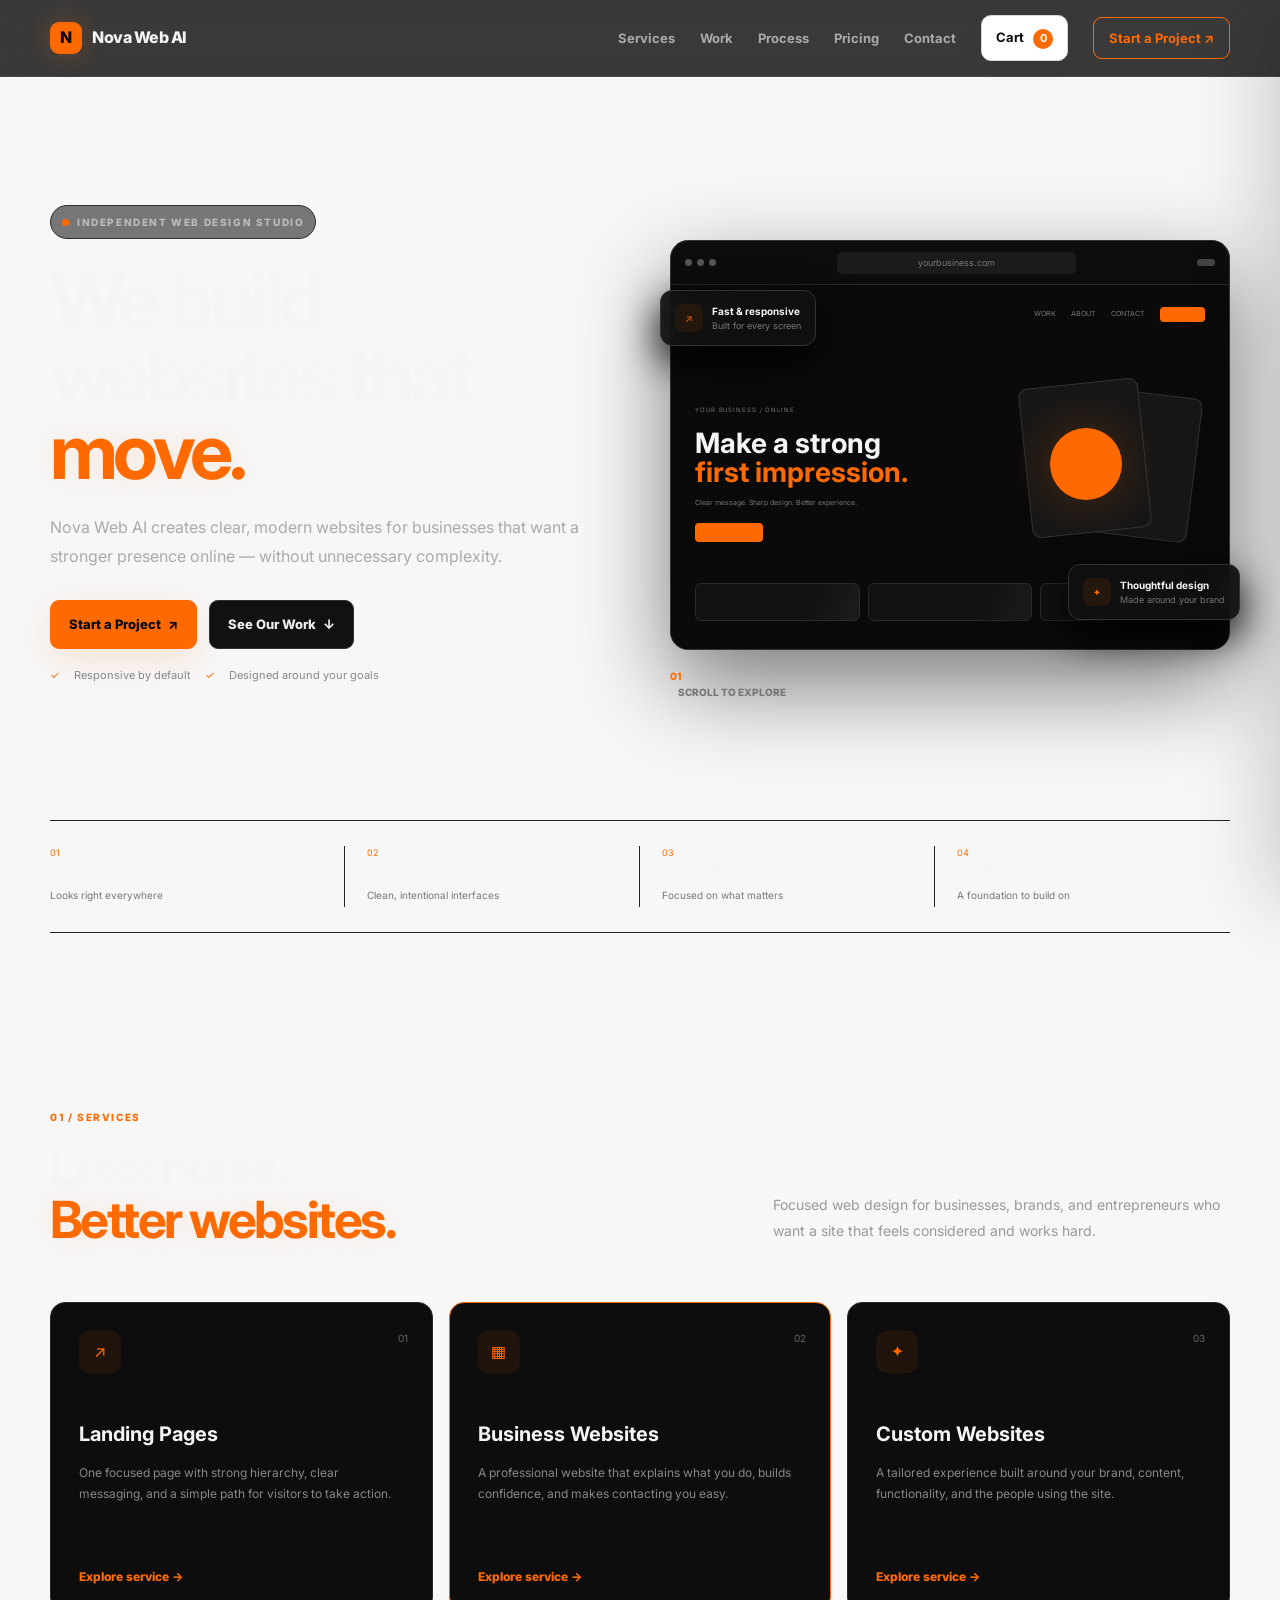
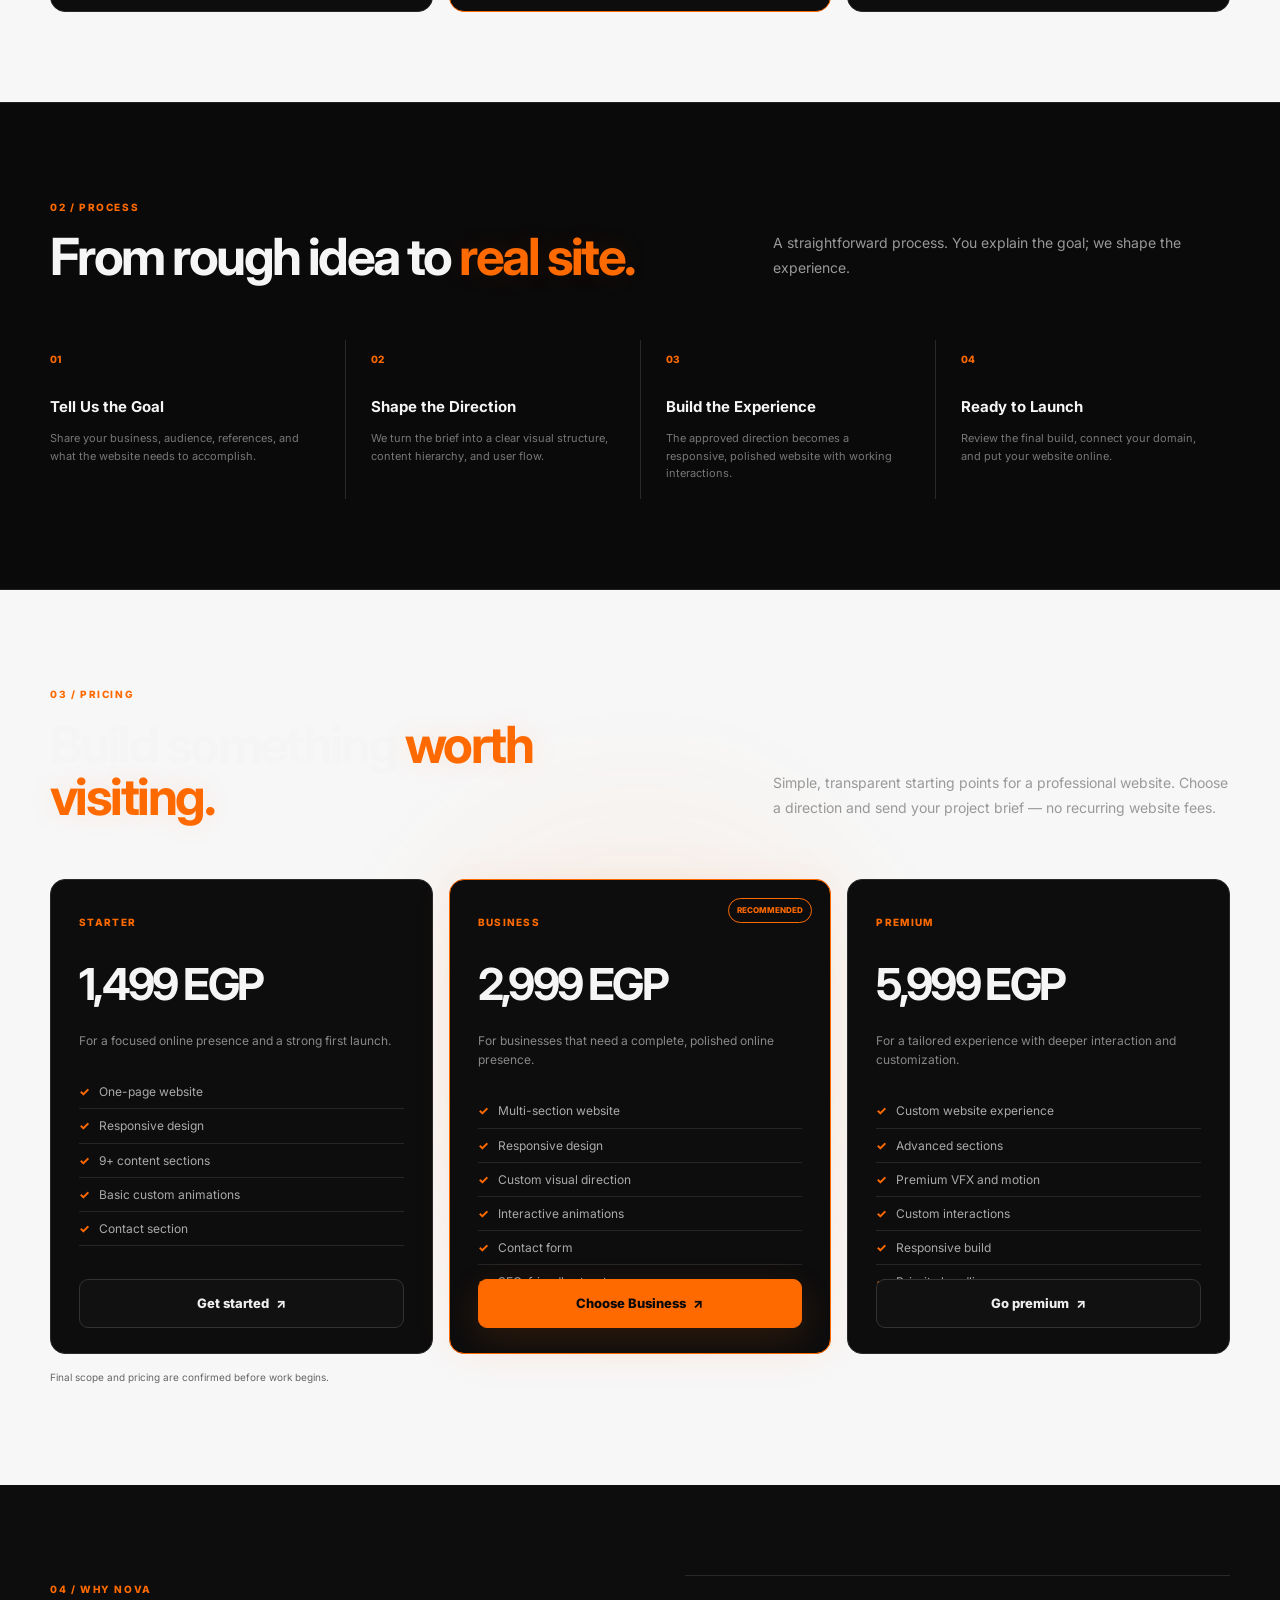
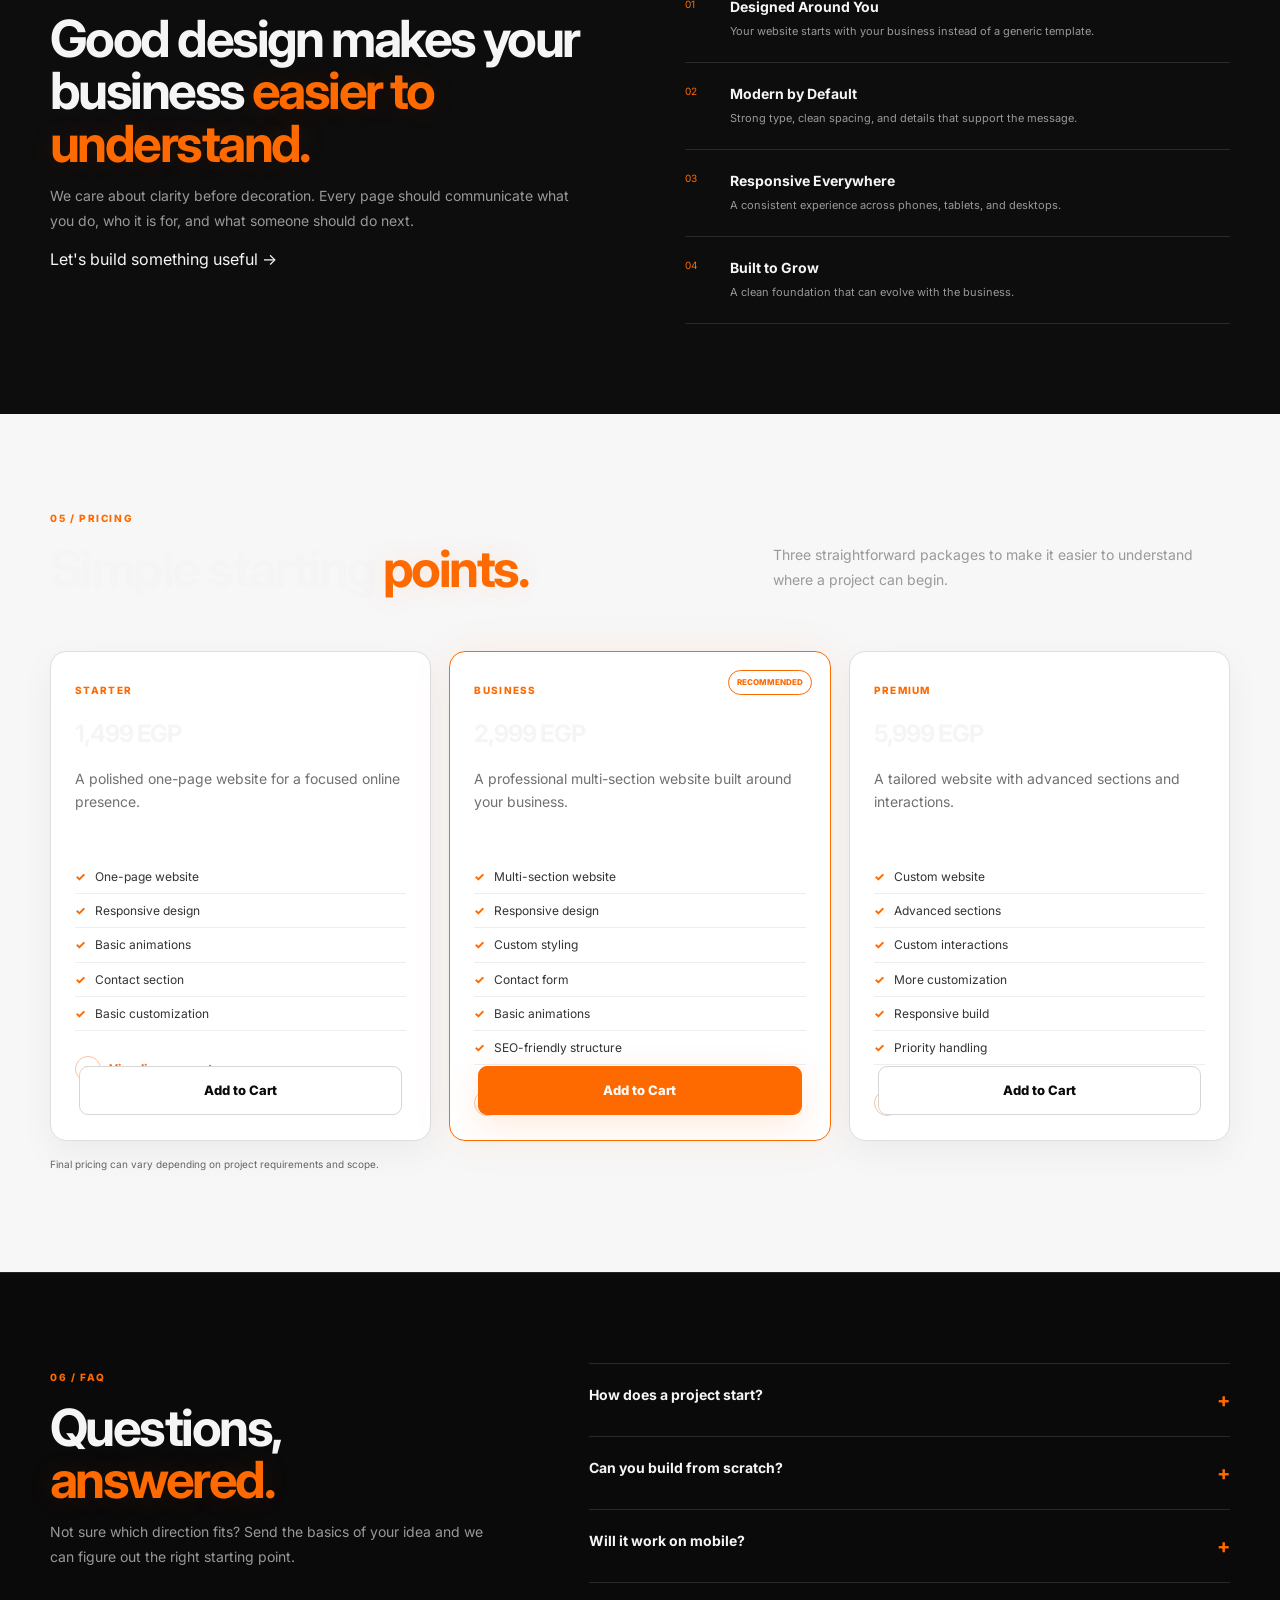
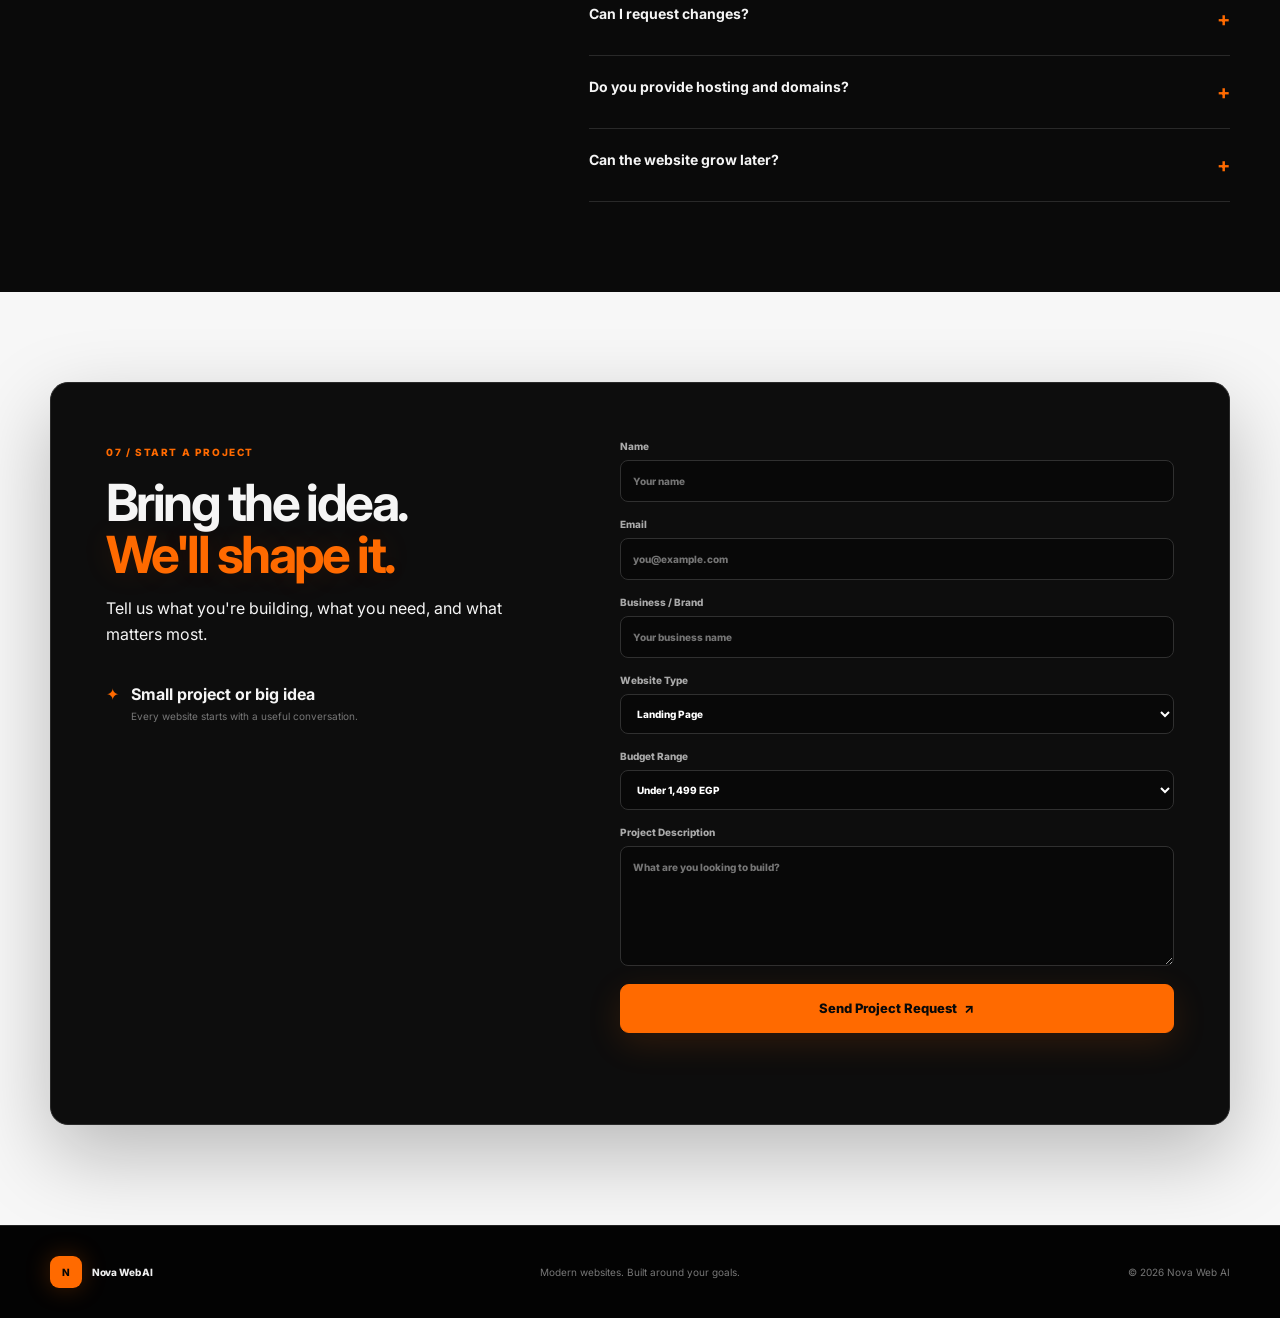
==== index.html @ 1316fb88 "Bust cached Nova CSS/JS so the black/orange theme and live pricing render consistently" ====
<!doctype html>
<html lang="en">
<head>
<meta charset="UTF-8"><meta name="viewport" content="width=device-width,initial-scale=1.0">
<meta name="description" content="Nova Web AI — modern websites built around your business."><meta name="theme-color" content="#050505">
<title>Nova Web AI — Websites Built to Move</title>
<link rel="preconnect" href="https://fonts.googleapis.com"><link rel="preconnect" href="https://fonts.gstatic.com" crossorigin><link href="https://fonts.googleapis.com/css2?family=Inter:wght@400;500;600;700;800&display=swap" rel="stylesheet">
<link rel="stylesheet" href="clean.css?v=20260905">
</head>
<body>
<div class="progress"></div>
<header class="site-header"><nav class="nav container"><a class="brand" href="#top"><span class="brand-mark">N</span><span>Nova Web AI</span></a><button class="menu-toggle" aria-label="Open menu" aria-expanded="false"><span></span><span></span><span></span></button><div class="nav-links"><a href="#services">Services</a><a href="#work">Work</a><a href="#process">Process</a><a href="#pricing">Pricing</a><a href="#contact">Contact</a><a class="nav-cta" href="#contact">Start a Project <span>↗</span></a></div></nav></header>
<main id="top">
<section class="hero container"><div class="hero-copy"><div class="eyebrow"><span class="pulse"></span> Independent web design studio</div><h1>We build websites that <span>move.</span></h1><p>Nova Web AI creates clear, modern websites for businesses that want a stronger presence online — without unnecessary complexity.</p><div class="hero-actions"><a class="button primary" href="#contact">Start a Project <span>↗</span></a><a class="button secondary" href="#work">See Our Work <span>↓</span></a></div><div class="trust-line"><span>✓</span> Responsive by default <span>✓</span> Designed around your goals</div></div><div class="hero-visual"><div class="browser-card"><div class="browser-bar"><div class="dots"><i></i><i></i><i></i></div><div class="address">yourbusiness.com</div><div class="mini-pill"></div></div><div class="mock-page"><div class="mock-nav"><b>NOVA</b><span>WORK</span><span>ABOUT</span><span>CONTACT</span><em></em></div><div class="mock-hero"><div><small>YOUR BUSINESS / ONLINE</small><strong>Make a strong<br><mark>first impression.</mark></strong><p>Clear message. Sharp design. Better experience.</p><div class="mock-btn"></div></div><div class="mock-art"><div class="art-card a"></div><div class="art-card b"></div><div class="art-orb"></div></div></div><div class="mock-stats"><div></div><div></div><div></div></div></div></div><div class="float-card speed"><span>↗</span><div><b>Fast & responsive</b><small>Built for every screen</small></div></div><div class="float-card design"><span>✦</span><div><b>Thoughtful design</b><small>Made around your brand</small></div></div><div class="hero-index">01<br><span>SCROLL TO EXPLORE</span></div></div></section>
<section class="feature-strip container"><div><span>01</span><b>Fast & Responsive</b><small>Looks right everywhere</small></div><div><span>02</span><b>Modern Design</b><small>Clean, intentional interfaces</small></div><div><span>03</span><b>Built With Purpose</b><small>Focused on what matters</small></div><div><span>04</span><b>Ready to Grow</b><small>A foundation to build on</small></div></section>
<section class="section container" id="services"><div class="section-head"><div><span class="kicker">01 / SERVICES</span><h2>Less noise.<br><span>Better websites.</span></h2></div><p>Focused web design for businesses, brands, and entrepreneurs who want a site that feels considered and works hard.</p></div><div class="service-grid"><article class="service-card"><div class="service-icon">↗</div><div class="card-number">01</div><h3>Landing Pages</h3><p>One focused page with strong hierarchy, clear messaging, and a simple path for visitors to take action.</p><a href="#contact">Explore service <span>→</span></a></article><article class="service-card featured"><div class="service-icon">▦</div><div class="card-number">02</div><h3>Business Websites</h3><p>A professional website that explains what you do, builds confidence, and makes contacting you easy.</p><a href="#contact">Explore service <span>→</span></a></article><article class="service-card"><div class="service-icon">✦</div><div class="card-number">03</div><h3>Custom Websites</h3><p>A tailored experience built around your brand, content, functionality, and the people using the site.</p><a href="#contact">Explore service <span>→</span></a></article></div></section>
<section class="process section" id="process"><div class="container"><div class="section-head"><div><span class="kicker">02 / PROCESS</span><h2>From rough idea to <span>real site.</span></h2></div><p>A straightforward process. You explain the goal; we shape the experience.</p></div><div class="steps"><div class="step"><span>01</span><h3>Tell Us the Goal</h3><p>Share your business, audience, references, and what the website needs to accomplish.</p></div><div class="step"><span>02</span><h3>Shape the Direction</h3><p>We turn the brief into a clear visual structure, content hierarchy, and user flow.</p></div><div class="step"><span>03</span><h3>Build the Experience</h3><p>The approved direction becomes a responsive, polished website with working interactions.</p></div><div class="step"><span>04</span><h3>Ready to Launch</h3><p>Review the final build, connect your domain, and put your website online.</p></div></div></div></section>
<section class="section container" id="work"><div class="section-head"><div><span class="kicker">03 / SELECTED WORK</span><h2>Websites that feel <span>real.</span></h2></div><p>Explore fictional website concepts showing different directions Nova can create. No fake clients, no filler.</p></div><div class="work-grid"><article class="project"><div class="project-preview coffee"><div class="project-top"><b>NORTHLINE</b><span>MENU &nbsp; ABOUT &nbsp; CONTACT</span></div><div class="project-center"><small>COFFEE • BAKERY</small><h3>Your daily<br>ritual.</h3><div class="tiny-btn">Explore menu</div></div><div class="project-status">CONCEPT / 01</div></div><div class="project-info"><div><b>Northline Coffee</b><span>Website Concept</span></div><span class="arrow">↗</span></div></article><article class="project"><div class="project-preview studio"><div class="studio-label">FRAME<br><strong>STUDIO</strong></div><div class="studio-circle"></div><div class="studio-line">CREATIVE DIRECTION / 2026</div><div class="project-status">CONCEPT / 02</div></div><div class="project-info"><div><b>Frame Studio</b><span>Creative Website</span></div><span class="arrow">↗</span></div></article><article class="project"><div class="project-preview consulting"><div class="grid-lines"></div><div class="vertex">V<span>•</span></div><div class="consult-title">VERTEX<br><strong>CONSULTING</strong></div><div class="consult-foot">STRATEGY / GROWTH / CLARITY</div><div class="project-status">CONCEPT / 03</div></div><div class="project-info"><div><b>Vertex Consulting</b><span>Business Website</span></div><span class="arrow">↗</span></div></article></div><div class="work-footer"><span>MORE CONCEPTS AVAILABLE</span><a href="#contact">Discuss your project <b>↗</b></a></div></section>
<section class="why section"><div class="container why-layout"><div><span class="kicker">04 / WHY NOVA</span><h2>Good design makes your business <span>easier to understand.</span></h2><p>We care about clarity before decoration. Every page should communicate what you do, who it is for, and what someone should do next.</p><a class="text-link" href="#contact">Let's build something useful <span>→</span></a></div><div class="why-list"><div><span>01</span><b>Designed Around You</b><p>Your website starts with your business instead of a generic template.</p></div><div><span>02</span><b>Modern by Default</b><p>Strong type, clean spacing, and details that support the message.</p></div><div><span>03</span><b>Responsive Everywhere</b><p>A consistent experience across phones, tablets, and desktops.</p></div><div><span>04</span><b>Built to Grow</b><p>A clean foundation that can evolve with the business.</p></div></div></div></section>
<section class="section container" id="pricing"><div class="section-head"><div><span class="kicker">05 / PRICING</span><h2>Simple starting <span>points.</span></h2></div><p>Three straightforward packages to make it easier to understand where a project can begin.</p></div><div class="pricing-grid"><article class="price-card"><span class="price-label">STARTER</span><h3>1,499 EGP</h3><p>For a focused online presence.</p><ul><li>One-page website</li><li>Responsive design</li><li>Basic animations</li><li>Contact section</li><li>Basic customization</li></ul><a class="button secondary full" href="#contact">Choose Starter</a></article><article class="price-card recommended"><div class="recommend">RECOMMENDED</div><span class="price-label">BUSINESS</span><h3>2,999 EGP</h3><p>For businesses ready for a stronger online presence.</p><ul><li>Multi-section website</li><li>Responsive design</li><li>Custom styling</li><li>Contact form</li><li>Basic animations</li><li>SEO-friendly structure</li></ul><a class="button primary full" href="#contact">Choose Business</a></article><article class="price-card"><span class="price-label">PREMIUM</span><h3>5,999 EGP</h3><p>For a more tailored web experience.</p><ul><li>Custom website</li><li>Advanced sections</li><li>Custom interactions</li><li>More customization</li><li>Responsive build</li><li>Priority handling</li></ul><a class="button secondary full" href="#contact">Choose Premium</a></article></div><p class="pricing-note">Final pricing can vary depending on project requirements and scope.</p></section>
<section class="faq section"><div class="container faq-layout"><div><span class="kicker">06 / FAQ</span><h2>Questions,<br><span>answered.</span></h2><p>Not sure which direction fits? Send the basics of your idea and we can figure out the right starting point.</p></div><div class="faq-list"><details><summary>How does a project start?<span>+</span></summary><p>Send a few details about your business, goals, and what you need.</p></details><details><summary>Can you build from scratch?<span>+</span></summary><p>Yes. We can start from an idea, an existing brand, or references you already like.</p></details><details><summary>Will it work on mobile?<span>+</span></summary><p>Yes. Responsive behavior is included across screen sizes.</p></details><details><summary>Can I request changes?<span>+</span></summary><p>Yes. The direction can be refined during the project.</p></details><details><summary>Do you provide hosting and domains?<span>+</span></summary><p>We can guide you through setup. Hosting and domain costs are separate when required.</p></details><details><summary>Can the website grow later?<span>+</span></summary><p>Yes. The goal is to leave you with a clean foundation that can be expanded.</p></details></div></div></section>
<section class="contact section" id="contact"><div class="container contact-box"><div class="contact-copy"><span class="kicker">07 / START A PROJECT</span><h2>Bring the idea.<br><span>We'll shape it.</span></h2><p>Tell us what you're building, what you need, and what matters most.</p><div class="contact-note"><span>✦</span><div><b>Small project or big idea</b><small>Every website starts with a useful conversation.</small></div></div></div><form id="contactForm" class="contact-form" action="https://formsubmit.co/sniperalt17@gmail.com" method="POST" target="_blank"><input type="hidden" name="_subject" value="New Nova Web AI Project Request"><input type="hidden" name="_captcha" value="false"><label>Name<input name="name" type="text" placeholder="Your name" required></label><label>Email<input name="email" type="email" placeholder="you@example.com" required></label><label>Business / Brand<input name="business" type="text" placeholder="Your business name"></label><label>Website Type<select name="type"><option>Landing Page</option><option>Business Website</option><option>Custom Website</option></select></label><label>Budget Range<select name="budget"><option>Under 1,499 EGP</option><option>1,499–2,999 EGP</option><option>2,999–5,999 EGP</option><option>5,999+ EGP</option></select></label><label>Project Description<textarea name="description" placeholder="What are you looking to build?" required></textarea></label><button class="button primary full" type="submit">Send Project Request <span>↗</span></button><p class="form-status" role="status"></p></form></div></section>
</main><footer><div class="container footer-inner"><a class="brand" href="#top"><span class="brand-mark">N</span><span>Nova Web AI</span></a><p>Modern websites. Built around your goals.</p><span>© 2026 Nova Web AI</span></div></footer>
<script src="script.js?v=20260905"></script>
</body></html>
---- clean.css ----
*{box-sizing:border-box}html{scroll-behavior:smooth;background:#050505;color:#f5f5f5}body{margin:0;font-family:Inter,system-ui,sans-serif;background:#050505;color:#f5f5f5;line-height:1.6;overflow-x:hidden;position:relative}body:before{content:"";position:fixed;inset:-20%;z-index:-3;background:radial-gradient(circle at 15% 20%,rgba(255,106,0,.12),transparent 25%),radial-gradient(circle at 85% 35%,rgba(255,106,0,.08),transparent 22%),radial-gradient(circle at 55% 90%,rgba(255,106,0,.06),transparent 24%);animation:ambientDrift 18s ease-in-out infinite alternate;pointer-events:none}body:after{content:"";position:fixed;inset:0;z-index:-2;background-image:linear-gradient(rgba(255,106,0,.035) 1px,transparent 1px),linear-gradient(90deg,rgba(255,106,0,.035) 1px,transparent 1px);background-size:70px 70px;mask-image:linear-gradient(to bottom,black,transparent 85%);pointer-events:none;animation:gridMove 22s linear infinite}@keyframes ambientDrift{from{transform:translate3d(-2%,0,0) scale(1)}to{transform:translate3d(2%,2%,0) scale(1.05)}}@keyframes gridMove{to{background-position:70px 70px}}@keyframes floatA{0%,100%{transform:translate3d(0,0,0)}50%{transform:translate3d(0,-14px,0)}}@keyframes floatB{0%,100%{transform:translate3d(0,0,0) rotate(0)}50%{transform:translate3d(10px,-10px,0) rotate(3deg)}}@keyframes pulseGlow{0%,100%{box-shadow:0 0 0 0 rgba(255,106,0,.35)}50%{box-shadow:0 0 0 10px rgba(255,106,0,0)}}@keyframes shimmer{0%{background-position:200% 0}100%{background-position:-200% 0}}a{color:inherit;text-decoration:none}button,input,textarea,select{font:inherit}.container{width:min(1180px,calc(100% - 40px));margin-inline:auto}.progress{position:fixed;top:0;left:0;height:3px;width:0;background:#ff6a00;z-index:9999;box-shadow:0 0 14px rgba(255,106,0,.65)}.site-header{position:fixed;inset:0 0 auto;z-index:1000;background:rgba(5,5,5,.78);border-bottom:1px solid rgba(255,255,255,.08);backdrop-filter:blur(18px)}.site-header.scrolled{background:rgba(5,5,5,.94);box-shadow:0 10px 40px rgba(0,0,0,.3)}.nav{height:76px;display:flex;align-items:center;justify-content:space-between}.brand{display:inline-flex;align-items:center;gap:10px;font-weight:800;letter-spacing:-.03em}.brand-mark{width:32px;height:32px;border-radius:9px;background:#ff6a00;color:#050505;display:grid;place-items:center;box-shadow:0 0 25px rgba(255,106,0,.25);transition:transform .3s ease,box-shadow .3s ease}.brand:hover .brand-mark{transform:rotate(-8deg) scale(1.06);box-shadow:0 0 35px rgba(255,106,0,.45)}.nav-links{display:flex;align-items:center;gap:25px;font-size:13px;font-weight:700;color:#aaa}.nav-links a{transition:color .25s ease,transform .25s ease}.nav-links a:hover{color:#ff6a00;transform:translateY(-1px)}.nav-cta{padding:10px 15px;border:1px solid #ff6a00;border-radius:9px;color:#ff6a00!important;box-shadow:inset 0 0 0 rgba(255,106,0,0);transition:all .3s ease!important}.nav-cta:hover{background:#ff6a00;color:#050505!important;box-shadow:0 0 28px rgba(255,106,0,.25)}.menu-toggle{display:none;background:none;border:0}.menu-toggle span{display:block;width:24px;height:2px;background:#fff;margin:5px;transition:transform .25s ease}.hero{min-height:820px;padding-top:150px;padding-bottom:80px;display:grid;grid-template-columns:1fr 1fr;gap:60px;align-items:center}.eyebrow,.kicker{font-size:10px;font-weight:800;letter-spacing:.16em;text-transform:uppercase}.eyebrow{display:inline-flex;align-items:center;gap:8px;padding:8px 11px;border:1px solid #303030;border-radius:999px;color:#bbb;background:rgba(13,13,13,.55);backdrop-filter:blur(10px)}.pulse{width:7px;height:7px;background:#ff6a00;border-radius:50%;animation:pulseGlow 2s infinite}h1{font-size:clamp(48px,6vw,78px);line-height:.98;letter-spacing:-.06em;margin:24px 0}h1 span,h2 span{color:#ff6a00;text-shadow:0 0 30px rgba(255,106,0,.12)}h1+p{max-width:590px;color:#aaa;font-size:16px;line-height:1.8}.hero-actions{display:flex;gap:12px;margin:30px 0 18px}.button{display:inline-flex;align-items:center;justify-content:center;gap:7px;padding:13px 18px;border-radius:9px;border:1px solid #333;font-weight:800;font-size:13px;cursor:pointer;transition:transform .28s ease,box-shadow .28s ease,background .28s ease,border-color .28s ease}.button.primary{background:#ff6a00;color:#090909;border-color:#ff6a00;box-shadow:0 10px 35px rgba(255,106,0,.14)}.button.secondary{background:#111;color:#eee}.button:hover{transform:translateY(-3px);box-shadow:0 14px 35px rgba(0,0,0,.3)}.button.primary:hover{background:#ff8533;box-shadow:0 16px 40px rgba(255,106,0,.25)}.trust-line{font-size:11px;color:#888;display:flex;gap:14px}.trust-line span{color:#ff6a00}.hero-visual{position:relative;min-height:510px;display:grid;place-items:center}.browser-card{width:min(100%,590px);background:#0d0d0d;border:1px solid #343434;border-radius:18px;overflow:hidden;box-shadow:0 35px 90px rgba(0,0,0,.5);animation:floatA 6s ease-in-out infinite;transition:transform .35s ease,box-shadow .35s ease}.browser-card:hover{transform:translateY(-8px) rotateX(1deg);box-shadow:0 45px 100px rgba(0,0,0,.65),0 0 45px rgba(255,106,0,.08)}.browser-bar{height:44px;border-bottom:1px solid #292929;display:flex;align-items:center;gap:12px;padding:0 14px}.dots{display:flex;gap:5px}.dots i{width:7px;height:7px;border-radius:50%;background:#555}.address{margin:auto;width:45%;height:22px;border-radius:5px;background:#1b1b1b;color:#777;text-align:center;font-size:9px;line-height:22px}.mini-pill{width:18px;height:7px;background:#444;border-radius:4px}.mock-page{padding:20px 24px 28px;background:#0a0a0a}.mock-nav{display:flex;gap:15px;align-items:center;font-size:7px;color:#777}.mock-nav b{margin-right:auto;color:#eee;font-size:11px}.mock-nav em{width:45px;height:15px;background:#ff6a00;border-radius:4px;animation:pulseGlow 2.6s infinite}.mock-hero{display:grid;grid-template-columns:1fr .75fr;gap:20px;margin-top:55px;align-items:center}.mock-hero small{font-size:6px;color:#777;letter-spacing:.15em}.mock-hero strong{display:block;font-size:28px;line-height:1.02;margin:10px 0}.mock-hero mark{color:#ff6a00;background:none}.mock-hero p{font-size:7px;color:#777}.mock-btn{margin-top:15px;width:68px;height:19px;background:#ff6a00;border-radius:4px}.mock-art{height:180px;position:relative}.art-card{position:absolute;border:1px solid #333;background:#171717;border-radius:9px;transition:transform .4s ease}.art-card.a{width:115px;height:145px;right:10px;top:14px;transform:rotate(7deg);animation:floatB 5.5s ease-in-out infinite}.art-card.b{width:120px;height:150px;right:60px;top:5px;transform:rotate(-6deg);animation:floatA 5s ease-in-out infinite reverse}.art-orb{position:absolute;width:72px;height:72px;border-radius:50%;background:#ff6a00;right:83px;top:50px;box-shadow:0 0 50px rgba(255,106,0,.25);animation:floatB 4s ease-in-out infinite}.mock-stats{display:flex;gap:8px;margin-top:25px}.mock-stats div{height:38px;flex:1;border:1px solid #292929;border-radius:6px;background:linear-gradient(110deg,#111 35%,#1b1b1b 50%,#111 65%);background-size:200% 100%;animation:shimmer 4s linear infinite}.float-card{position:absolute;display:flex;align-items:center;gap:9px;padding:12px 14px;background:rgba(17,17,17,.92);border:1px solid #333;border-radius:12px;box-shadow:0 15px 40px #000;font-size:10px;backdrop-filter:blur(12px);transition:transform .3s ease,border-color .3s ease}.float-card:hover{transform:translateY(-5px) scale(1.02);border-color:#ff6a00}.float-card span{width:28px;height:28px;border-radius:8px;background:#24170e;color:#ff6a00;display:grid;place-items:center}.float-card b,.float-card small{display:block}.float-card small{color:#777;font-size:9px}.speed{left:-10px;top:100px;animation:floatA 4.5s ease-in-out infinite}.design{right:-10px;bottom:80px;animation:floatB 5.5s ease-in-out infinite}.hero-index{position:absolute;bottom:0;left:0;color:#ff6a00;font-size:10px;font-weight:800}.hero-index span{color:#777;margin-left:8px}.feature-strip{display:grid;grid-template-columns:repeat(4,1fr);border-top:1px solid #242424;border-bottom:1px solid #242424;padding:25px 0;margin-bottom:80px}.feature-strip div{padding:0 22px;border-right:1px solid #242424;transition:transform .3s ease}.feature-strip div:hover{transform:translateY(-4px)}.feature-strip div:first-child{padding-left:0}.feature-strip div:last-child{border:0}.feature-strip span{display:block;color:#ff6a00;font-size:9px}.feature-strip b{display:block;font-size:13px}.feature-strip small{color:#777;font-size:10px}.section{padding:90px 0}.section-head{display:grid;grid-template-columns:1fr .7fr;gap:70px;align-items:end;margin-bottom:45px}.kicker{color:#ff6a00}.section-head h2,.why h2,.faq h2,.contact h2{font-size:clamp(34px,4vw,52px);line-height:1.02;letter-spacing:-.05em;margin:12px 0}.section-head>p,.why p,.faq p{color:#999;font-size:14px;line-height:1.8}.service-grid,.work-grid,.pricing-grid{display:grid;grid-template-columns:repeat(3,1fr);gap:16px}.service-card,.project,.price-card{background:#0d0d0d;border:1px solid #292929;border-radius:15px;transition:transform .35s ease,border-color .35s ease,box-shadow .35s ease}.service-card:hover,.project:hover,.price-card:hover{transform:translateY(-8px);border-color:rgba(255,106,0,.45);box-shadow:0 24px 55px rgba(0,0,0,.35)}.service-card{position:relative;padding:28px;min-height:310px}.service-card.featured{border-color:#ff6a00}.service-icon{width:42px;height:42px;border-radius:10px;background:#21140d;color:#ff6a00;display:grid;place-items:center;transition:transform .3s ease,box-shadow .3s ease}.service-card:hover .service-icon{transform:rotate(6deg) scale(1.08);box-shadow:0 0 25px rgba(255,106,0,.15)}.card-number{position:absolute;right:24px;top:27px;color:#666;font-size:10px}.service-card h3{margin:45px 0 10px;font-size:20px}.service-card p{font-size:12px;color:#888;line-height:1.75}.service-card a{position:absolute;bottom:25px;color:#ff6a00;font-size:12px;font-weight:800}.process{background:#0a0a0a;border-top:1px solid #222;border-bottom:1px solid #222}.steps{display:grid;grid-template-columns:repeat(4,1fr)}.step{padding:5px 25px;border-left:1px solid #292929;transition:transform .3s ease}.step:hover{transform:translateY(-5px)}.step:first-child{border:0;padding-left:0}.step span{color:#ff6a00;font-size:10px;font-weight:800}.step h3{font-size:15px;margin:25px 0 8px}.step p{font-size:11px;color:#777}.project{overflow:hidden}.project-preview{height:300px;position:relative}.coffee{background:#211810;color:#f7e9dc;padding:22px}.project-top{display:flex;justify-content:space-between;font-size:7px}.project-center{position:absolute;left:38px;top:105px}.project-center small{font-size:7px}.project-center h3{font-size:38px;line-height:.95;margin:12px 0}.tiny-btn{background:#f7e9dc;color:#211810;display:inline-block;font-size:8px;padding:8px 11px}.studio{background:#121212;color:#fff;padding:25px}.studio-label{font-size:12px;line-height:1}.studio-label strong{font-size:22px}.studio-circle{position:absolute;width:205px;height:205px;border-radius:50%;border:1px solid #555;left:50%;top:52%;transform:translate(-50%,-50%);animation:floatA 5s ease-in-out infinite}.studio-circle:after{content:'';position:absolute;width:95px;height:95px;border-radius:50%;background:#ff6a00;left:55px;top:55px;box-shadow:0 0 45px rgba(255,106,0,.2)}.studio-line,.consult-foot{position:absolute;bottom:22px;left:25px;font-size:7px;letter-spacing:.14em;color:#888}.consulting{background:#17110d;color:#eee;padding:24px}.grid-lines{position:absolute;inset:0;background:linear-gradient(rgba(255,106,0,.08) 1px,transparent 1px),linear-gradient(90deg,rgba(255,106,0,.08) 1px,transparent 1px);background-size:28px 28px;animation:gridMove 10s linear infinite}.vertex{font-size:54px;font-weight:800;position:absolute;right:28px;top:23px}.vertex span{color:#ff6a00}.consult-title{position:absolute;left:28px;top:105px;font-size:26px;line-height:.95}.consult-title strong{font-weight:400}.project-status{position:absolute;right:20px;bottom:20px;font-size:7px;color:#777}.project-info{padding:18px 20px;display:flex;justify-content:space-between}.project-info b,.project-info span{display:block}.project-info b{font-size:13px}.project-info span{font-size:10px;color:#777}.arrow{color:#ff6a00!important}.work-footer{display:flex;justify-content:space-between;margin-top:20px;font-size:10px;color:#777}.work-footer a{color:#ff6a00;font-weight:800}.why{background:#0d0d0d}.why-layout{display:grid;grid-template-columns:1fr 1fr;gap:90px}.why h2{max-width:540px}.why-list{border-top:1px solid #292929}.why-list>div{padding:20px 0;border-bottom:1px solid #292929;display:grid;grid-template-columns:35px 1fr;gap:4px 10px;transition:padding-left .3s ease}.why-list>div:hover{padding-left:8px}.why-list span{color:#ff6a00;font-size:10px}.why-list b{font-size:14px}.why-list p{grid-column:2;margin:0;font-size:11px}.price-card{position:relative;padding:28px;min-height:465px}.price-card.recommended{border-color:#ff6a00;box-shadow:0 0 40px rgba(255,106,0,.08)}.recommend{position:absolute;right:18px;top:18px;color:#ff6a00;border:1px solid #ff6a00;border-radius:99px;padding:5px 8px;font-size:8px;font-weight:800}.price-label{font-size:10px;color:#ff6a00;font-weight:800;letter-spacing:.13em}.price-card h3{font-size:44px;letter-spacing:-.06em;margin:15px 0 3px}.price-card>p{font-size:12px;color:#888}.price-card ul{list-style:none;padding:0;margin:25px 0}.price-card li{font-size:12px;color:#aaa;padding:7px 0;border-bottom:1px solid #252525}.price-card li:before{content:'✓';color:#ff6a00;font-weight:800;margin-right:9px}.price-card .button{position:absolute;bottom:25px;left:28px;width:calc(100% - 56px)}.pricing-note{color:#666;font-size:10px;margin-top:15px}.faq{background:#0a0a0a;border-top:1px solid #222}.faq-layout{display:grid;grid-template-columns:.7fr 1fr;gap:90px}.faq-list{border-top:1px solid #292929}.faq-list details{border-bottom:1px solid #292929;padding:20px 0;transition:padding-left .25s ease}.faq-list details:hover{padding-left:7px}.faq-list summary{cursor:pointer;list-style:none;font-size:14px;font-weight:700;display:flex;justify-content:space-between}.faq-list summary::-webkit-details-marker{display:none}.faq-list summary span{color:#ff6a00;font-size:20px}.faq-list p{margin:12px 0 0}.contact{padding-bottom:100px}.contact-box{display:grid;grid-template-columns:.8fr 1fr;gap:70px;padding:55px;border:1px solid #292929;border-radius:18px;background:#0d0d0d;box-shadow:0 30px 80px rgba(0,0,0,.25)}.contact-note{display:flex;gap:12px;margin-top:35px}.contact-note>span{color:#ff6a00}.contact-note b,.contact-note small{display:block}.contact-note small{color:#777;font-size:10px}.contact-form{display:grid;gap:14px}.contact-form label{font-size:10px;font-weight:800;color:#aaa}.contact-form input,.contact-form textarea,.contact-form select{width:100%;margin-top:6px;background:#080808;color:#fff;border:1px solid #303030;border-radius:8px;padding:12px;outline:none;transition:border-color .25s ease,box-shadow .25s ease}.contact-form input:focus,.contact-form textarea:focus,.contact-form select:focus{border-color:#ff6a00;box-shadow:0 0 0 3px rgba(255,106,0,.1)}.contact-form textarea{min-height:120px;resize:vertical}.form-status{font-size:11px;color:#ff6a00}.full{width:100%}footer{border-top:1px solid #222;padding:28px 0;color:#777;background:#030303}.footer-inner{display:flex;align-items:center;justify-content:space-between;font-size:10px}.footer-inner .brand{color:#eee}.pricing-live{position:relative}.pricing-live:before{content:"";position:absolute;inset:10% 20%;background:radial-gradient(circle,rgba(255,106,0,.08),transparent 65%);filter:blur(20px);pointer-events:none}.pricing-live .pricing-grid{position:relative}.pricing-live .price-card{min-height:430px}.pricing-live .price-card.recommended:after{content:"";position:absolute;inset:-1px;border-radius:15px;padding:1px;background:linear-gradient(120deg,transparent,#ff6a00,transparent);background-size:200% 100%;animation:shimmer 5s linear infinite;mask:linear-gradient(#000 0 0) content-box,linear-gradient(#000 0 0);mask-composite:exclude;pointer-events:none}@media(max-width:850px){.nav-links{display:none}.menu-toggle{display:block}.nav-links.open{display:flex;position:absolute;top:76px;left:20px;right:20px;background:#080808;border:1px solid #292929;border-radius:12px;padding:18px;flex-direction:column;align-items:stretch;box-shadow:0 25px 50px rgba(0,0,0,.45)}.hero{grid-template-columns:1fr;padding-top:125px}.hero-visual{min-height:430px}.feature-strip,.steps{grid-template-columns:1fr 1fr}.feature-strip div:nth-child(2){border-right:0}.section-head,.why-layout,.faq-layout,.contact-box{grid-template-columns:1fr;gap:35px}.service-grid,.work-grid,.pricing-grid{grid-template-columns:1fr}.speed{left:0}.design{right:0}.contact-box{padding:30px}}@media(max-width:520px){.container{width:min(100% - 28px,1180px)}.hero{min-height:auto}.hero-visual{min-height:370px}.float-card{transform:scale(.85)}.speed{left:-8px}.design{right:-8px}.feature-strip{grid-template-columns:1fr}.feature-strip div{border-right:0;border-bottom:1px solid #242424;padding:14px 0}.footer-inner{flex-direction:column;gap:12px;align-items:flex-start}.project-preview{height:270px}}@media(prefers-reduced-motion:reduce){*,*:before,*:after{animation-duration:.001ms!important;animation-iteration-count:1!important;scroll-behavior:auto!important;transition-duration:.001ms!important}}
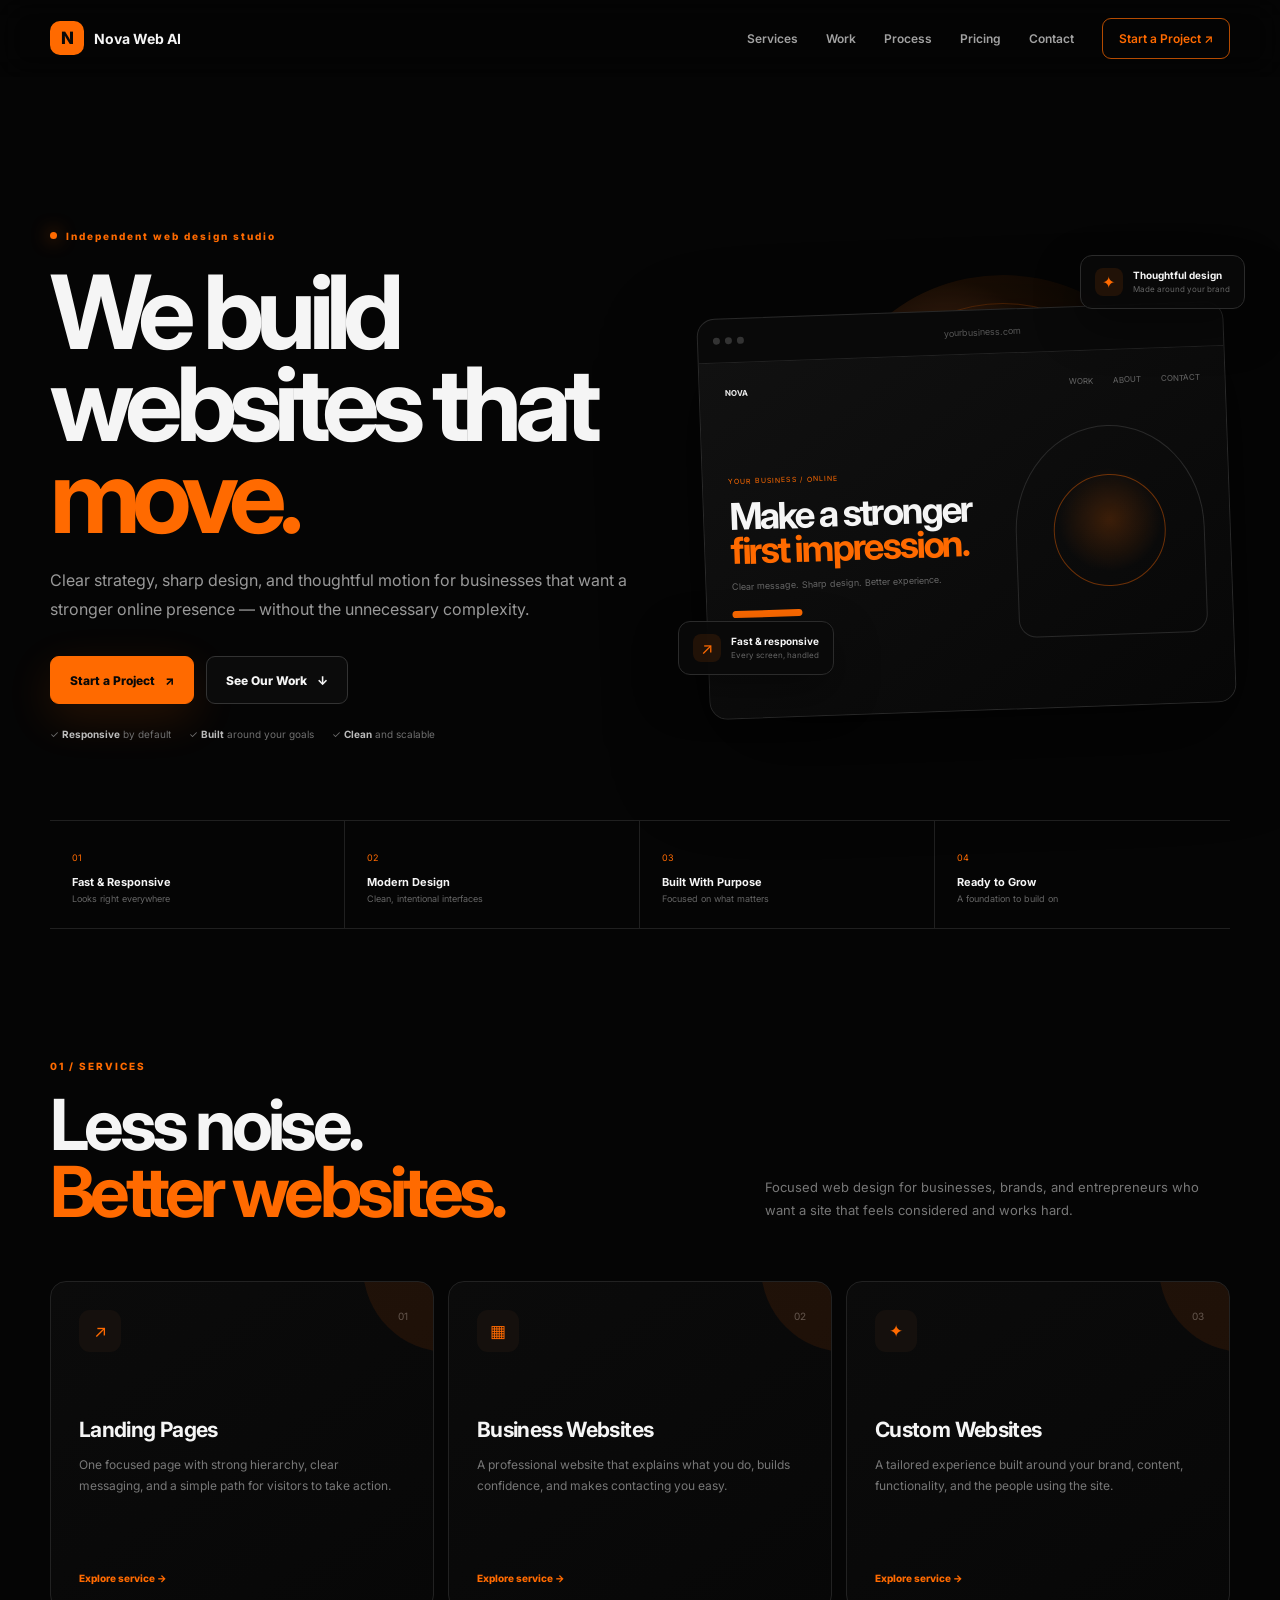
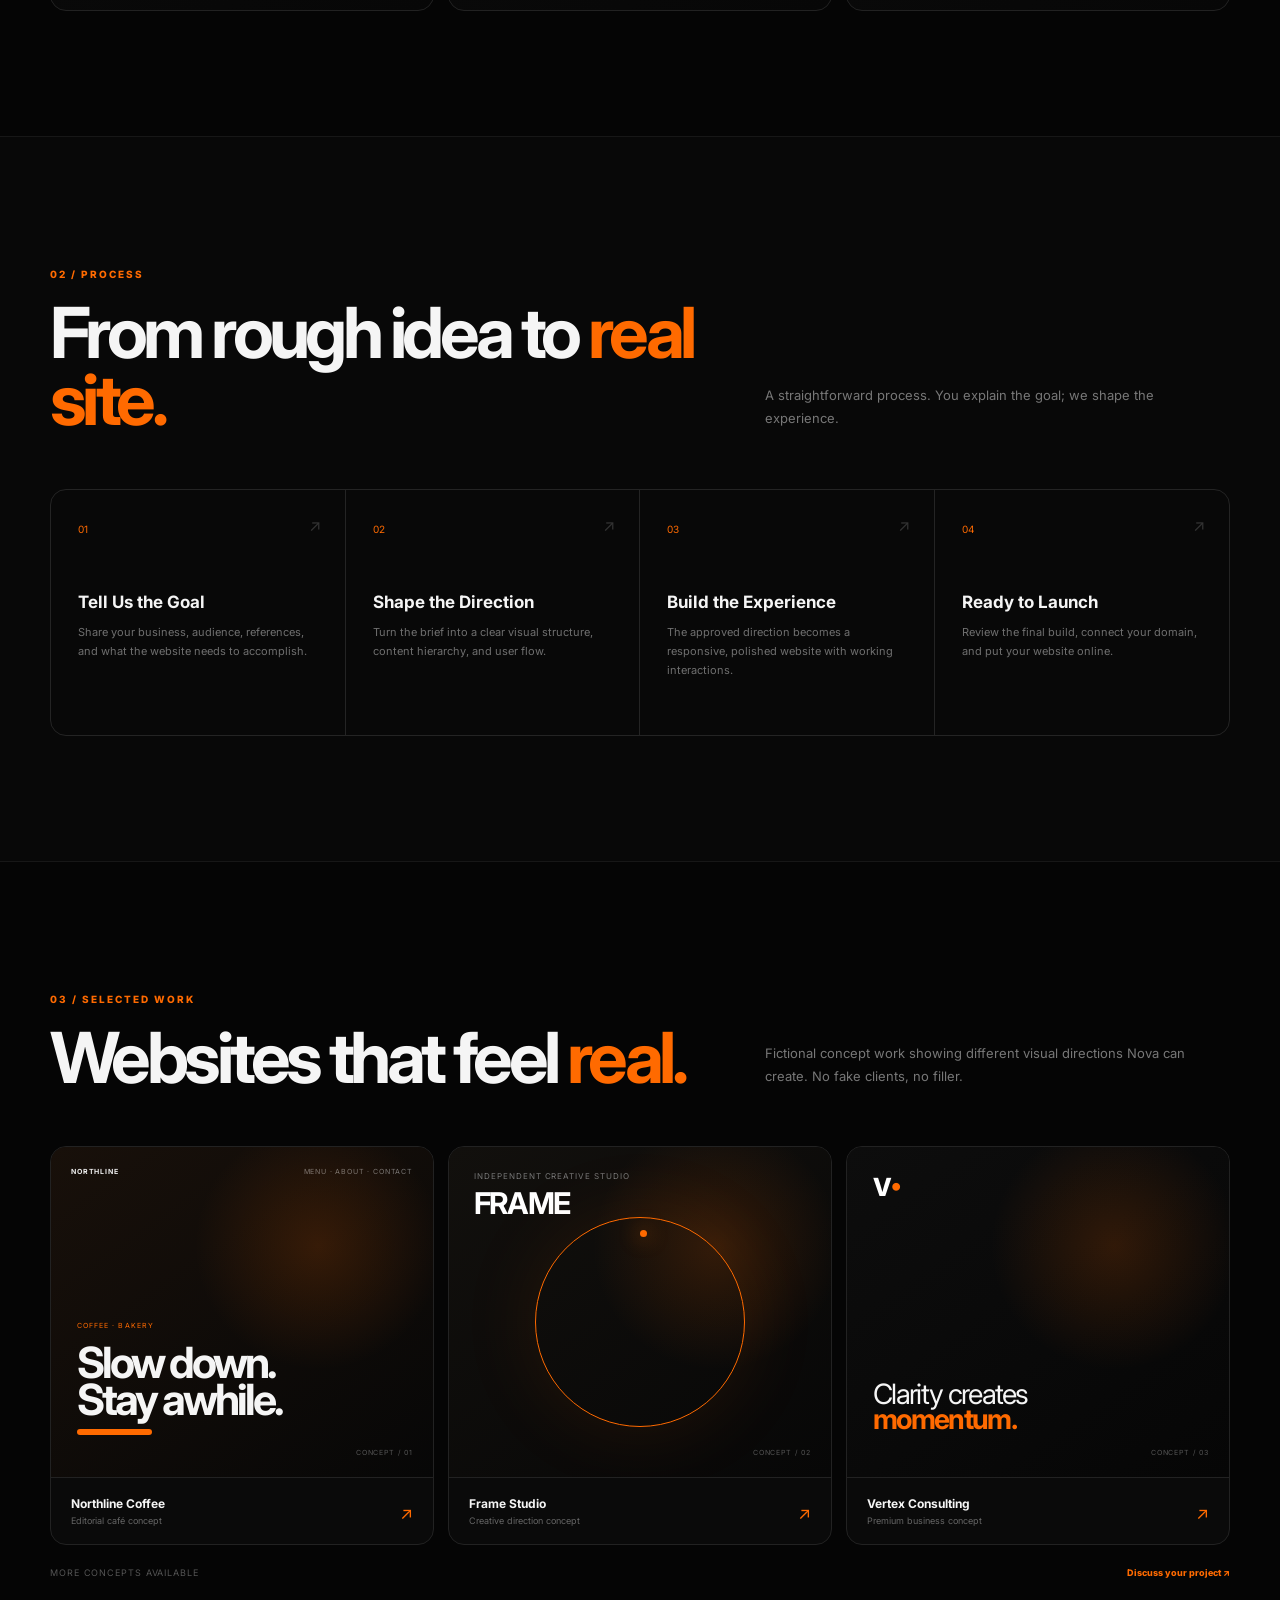
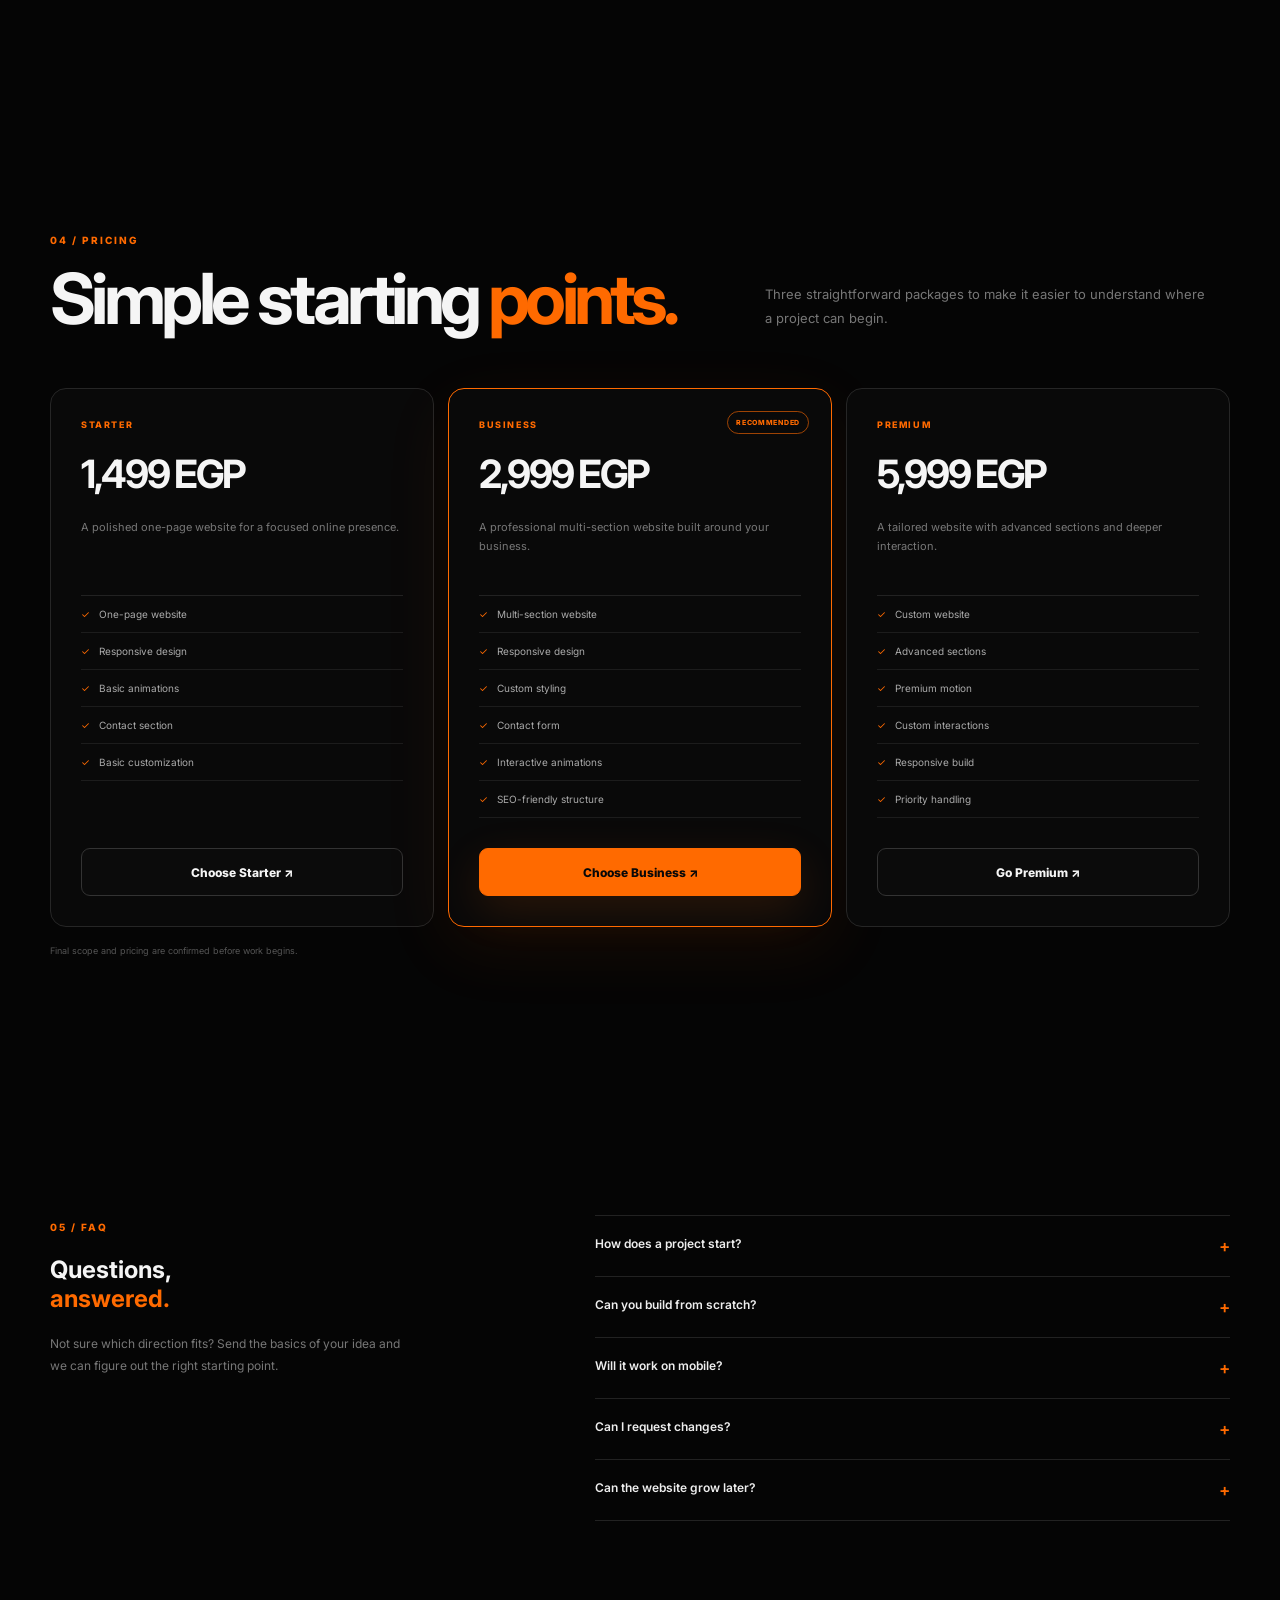
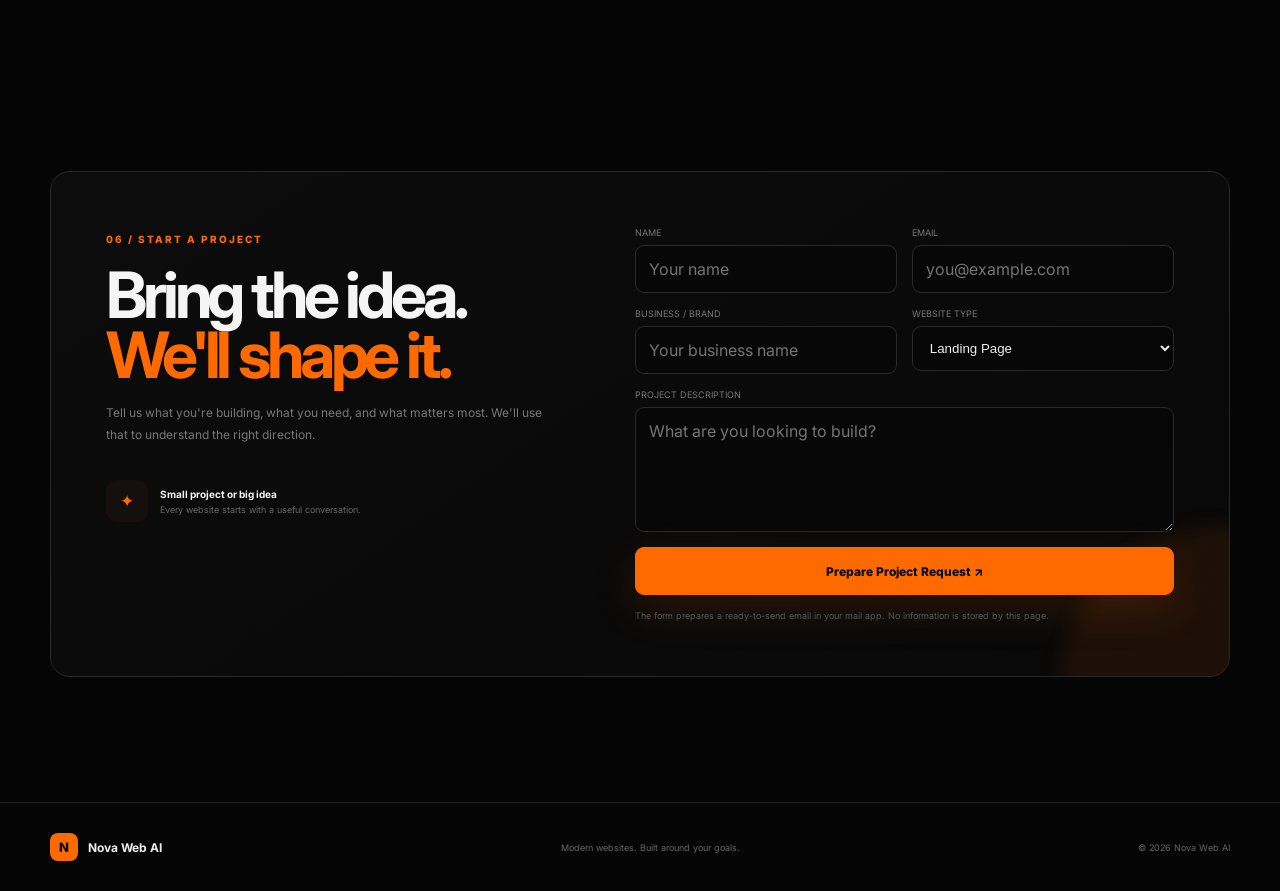
==== commit f34d1638: "Build Nova Web AI from scratch with a clean stable architecture" ====
--- a/index.html
+++ b/index.html
@@ -1,25 +1,62 @@
 <!doctype html>
 <html lang="en">
 <head>
-<meta charset="UTF-8"><meta name="viewport" content="width=device-width,initial-scale=1.0">
-<meta name="description" content="Nova Web AI — modern websites built around your business."><meta name="theme-color" content="#050505">
-<title>Nova Web AI — Websites Built to Move</title>
-<link rel="preconnect" href="https://fonts.googleapis.com"><link rel="preconnect" href="https://fonts.gstatic.com" crossorigin><link href="https://fonts.googleapis.com/css2?family=Inter:wght@400;500;600;700;800&display=swap" rel="stylesheet">
-<link rel="stylesheet" href="clean.css?v=20260905">
+<meta charset="utf-8">
+<meta name="viewport" content="width=device-width,initial-scale=1">
+<meta name="theme-color" content="#050505">
+<meta name="description" content="Nova Web AI — modern websites built with clarity, motion, and purpose.">
+<title>Nova Web AI — Websites That Move</title>
+<link rel="preconnect" href="https://fonts.googleapis.com">
+<link rel="preconnect" href="https://fonts.gstatic.com" crossorigin>
+<link href="https://fonts.googleapis.com/css2?family=Inter:wght@400;500;600;700;800&display=swap" rel="stylesheet">
+<style>
+:root{--bg:#050505;--panel:#0b0b0b;--panel2:#101010;--line:#222;--text:#f5f5f5;--muted:#8d8d8d;--orange:#ff6a00;--orange2:#ff8a3d;--max:1180px;--ease:cubic-bezier(.2,.8,.2,1)}
+*{box-sizing:border-box}html{scroll-behavior:smooth;background:var(--bg)}body{margin:0;background:var(--bg);color:var(--text);font-family:Inter,Arial,sans-serif;overflow-x:hidden}a{color:inherit;text-decoration:none}button,input,textarea{font:inherit}.container{width:min(calc(100% - 40px),var(--max));margin:auto}.progress{position:fixed;z-index:1000;top:0;left:0;width:0;height:2px;background:var(--orange);box-shadow:0 0 16px rgba(255,106,0,.8)}
+body:before{content:"";position:fixed;inset:0;z-index:-5;background:radial-gradient(circle at 12% 12%,rgba(255,106,0,.13),transparent 26%),radial-gradient(circle at 88% 42%,rgba(255,106,0,.08),transparent 25%),radial-gradient(circle at 50% 100%,rgba(255,106,0,.06),transparent 30%);pointer-events:none}
+.ambient{position:fixed;inset:0;z-index:-4;overflow:hidden;pointer-events:none}.ambient i{position:absolute;border:1px solid rgba(255,106,0,.14);border-radius:50%;will-change:transform}.ambient i:nth-child(1){width:90px;height:90px;left:7%;top:22%;animation:float1 13s ease-in-out infinite}.ambient i:nth-child(2){width:32px;height:32px;right:12%;top:18%;background:rgba(255,106,0,.05);animation:float2 9s ease-in-out infinite}.ambient i:nth-child(3){width:140px;height:140px;right:22%;bottom:8%;animation:float3 17s ease-in-out infinite}.ambient i:nth-child(4){width:16px;height:16px;left:44%;top:35%;background:var(--orange);box-shadow:0 0 32px rgba(255,106,0,.45);animation:float2 7s ease-in-out infinite}
+@keyframes float1{0%,100%{transform:translate(0,0) rotate(0)}50%{transform:translate(35px,-28px) rotate(45deg)}}@keyframes float2{0%,100%{transform:translate(0,0) scale(1)}50%{transform:translate(-20px,30px) scale(1.2)}}@keyframes float3{0%,100%{transform:translate(0,0)}50%{transform:translate(-45px,-20px)}}
+.site-header{position:fixed;top:0;left:0;right:0;z-index:900;border-bottom:1px solid transparent;background:rgba(5,5,5,.58);backdrop-filter:blur(16px);transition:.3s var(--ease)}.site-header.scrolled{border-color:#1d1d1d;background:rgba(5,5,5,.9)}.nav{height:76px;display:flex;align-items:center;justify-content:space-between}.brand{display:flex;align-items:center;gap:10px;font-size:14px;font-weight:700}.brand-mark{display:grid;place-items:center;width:34px;height:34px;border-radius:10px;background:var(--orange);color:#090909;font-weight:800;font-size:17px}.nav-links{display:flex;align-items:center;gap:28px;color:#a2a2a2;font-size:12px;font-weight:600}.nav-links a{transition:color .2s}.nav-links a:hover{color:#fff}.nav-cta{padding:12px 16px;border:1px solid rgba(255,106,0,.7);border-radius:9px;color:var(--orange)!important}.menu-toggle{display:none;border:0;background:none;color:#fff;width:40px;height:40px}.menu-toggle span{display:block;width:22px;height:1px;background:#fff;margin:5px auto}
+.hero{min-height:820px;padding-top:150px;display:grid;grid-template-columns:1.05fr .95fr;gap:70px;align-items:center}.eyebrow,.kicker{color:var(--orange);font-size:10px;font-weight:800;letter-spacing:.2em}.eyebrow{display:flex;align-items:center;gap:9px}.pulse{width:7px;height:7px;border-radius:50%;background:var(--orange);box-shadow:0 0 18px rgba(255,106,0,.8)}h1{font-size:clamp(58px,8vw,104px);line-height:.9;letter-spacing:-.075em;margin:24px 0}.gradient{color:var(--orange)}.hero-copy>p{max-width:590px;color:#999;font-size:16px;line-height:1.8;margin:0}.actions{display:flex;gap:12px;margin-top:32px;flex-wrap:wrap}.btn{display:inline-flex;align-items:center;justify-content:center;gap:10px;min-height:48px;padding:0 19px;border-radius:9px;border:1px solid #333;font-size:12px;font-weight:800;transition:transform .25s var(--ease),background .25s,border-color .25s,box-shadow .25s}.btn:hover{transform:translateY(-3px)}.btn-primary{background:var(--orange);border-color:var(--orange);color:#080808;box-shadow:0 14px 45px rgba(255,106,0,.14)}.btn-primary:hover{box-shadow:0 18px 55px rgba(255,106,0,.25)}.btn-ghost{background:#0b0b0b}.btn-ghost:hover{border-color:#555;background:#111}.micro-trust{display:flex;gap:18px;flex-wrap:wrap;color:#6f6f6f;font-size:10px;margin-top:24px}.micro-trust b{color:#bbb}
+.hero-art{position:relative;min-height:510px}.orb{position:absolute;width:370px;height:370px;border-radius:50%;right:8%;top:45px;background:radial-gradient(circle at 35% 30%,rgba(255,138,61,.34),rgba(255,106,0,.08) 30%,transparent 66%);filter:blur(.2px);animation:orb 8s ease-in-out infinite}.orb:after{content:"";position:absolute;inset:28px;border:1px solid rgba(255,106,0,.22);border-radius:50%;animation:spin 22s linear infinite}.orb:before{content:"";position:absolute;width:10px;height:10px;right:4px;top:48%;background:var(--orange);border-radius:50%;box-shadow:0 0 30px var(--orange)}@keyframes orb{0%,100%{transform:translateY(0)}50%{transform:translateY(-15px)}}@keyframes spin{to{transform:rotate(360deg)}}.browser{position:absolute;z-index:2;left:0;right:0;top:80px;border:1px solid #292929;background:#090909;border-radius:18px;overflow:hidden;box-shadow:0 35px 90px rgba(0,0,0,.55);transform:rotate(-2deg);transition:transform .5s var(--ease)}.hero-art:hover .browser{transform:rotate(0) translateY(-6px)}.browser-bar{height:44px;border-bottom:1px solid #222;display:flex;align-items:center;gap:12px;padding:0 15px}.dots{display:flex;gap:5px}.dots i{width:7px;height:7px;border-radius:50%;background:#333}.address{margin:auto;color:#555;font-size:9px}.mock{height:355px;padding:25px;background:linear-gradient(145deg,#111,#070707)}.mock-nav{display:flex;align-items:center;gap:20px;color:#666;font-size:8px}.mock-nav b{color:#eee;margin-right:auto}.mock-content{display:grid;grid-template-columns:1fr .7fr;align-items:center;height:290px;gap:15px}.mock-copy small{color:#ff6a00;font-size:7px;letter-spacing:.15em}.mock-copy strong{display:block;font-size:37px;line-height:.92;letter-spacing:-.06em;margin:12px 0}.mock-copy p{font-size:9px;color:#666;max-width:220px;line-height:1.5}.mock-line{width:70px;height:7px;border-radius:5px;background:var(--orange);margin-top:18px}.mock-shape{height:210px;border:1px solid #292929;border-radius:50% 50% 18px 18px;position:relative;overflow:hidden;background:radial-gradient(circle at 50% 45%,rgba(255,106,0,.2),transparent 35%)}.mock-shape:before{content:"";position:absolute;width:110px;height:110px;border-radius:50%;border:1px solid rgba(255,106,0,.4);left:50%;top:50%;transform:translate(-50%,-50%)}.float-card{position:absolute;z-index:3;padding:12px 14px;border:1px solid #2b2b2b;border-radius:12px;background:rgba(10,10,10,.88);backdrop-filter:blur(12px);display:flex;gap:10px;align-items:center;box-shadow:0 18px 45px rgba(0,0,0,.4);animation:cardfloat 5s ease-in-out infinite}.float-card b{display:block;font-size:10px}.float-card small{display:block;color:#666;font-size:8px;margin-top:3px}.float-icon{display:grid;place-items:center;width:28px;height:28px;border-radius:8px;background:rgba(255,106,0,.1);color:var(--orange)}.float-one{left:-25px;bottom:65px}.float-two{right:-15px;top:25px;animation-delay:-2s}@keyframes cardfloat{50%{transform:translateY(-8px)}}
+.strip{border-top:1px solid #202020;border-bottom:1px solid #202020;display:grid;grid-template-columns:repeat(4,1fr)}.strip-item{padding:24px 22px;border-right:1px solid #202020}.strip-item:last-child{border:0}.strip-item span{color:var(--orange);font-size:9px}.strip-item b{display:block;font-size:11px;margin-top:10px}.strip-item small{color:#666;font-size:9px;display:block;margin-top:4px}
+.section{padding:125px 0}.section-head{display:grid;grid-template-columns:1fr .7fr;gap:50px;align-items:end;margin-bottom:55px}.section-head h2{font-size:clamp(42px,5.5vw,72px);line-height:.95;letter-spacing:-.065em;margin:18px 0 0}.section-head p{color:#777;line-height:1.8;font-size:13px;max-width:440px;margin:0 0 3px}
+.service-grid{display:grid;grid-template-columns:repeat(3,1fr);gap:14px}.service{min-height:330px;padding:28px;border:1px solid #222;border-radius:16px;background:linear-gradient(145deg,#0b0b0b,#070707);position:relative;overflow:hidden;transition:transform .35s var(--ease),border-color .35s,box-shadow .35s}.service:after{content:"";position:absolute;width:170px;height:170px;right:-100px;top:-100px;border-radius:50%;background:rgba(255,106,0,.09);transition:.4s}.service:hover{transform:translateY(-8px);border-color:#4a2817;box-shadow:0 25px 60px rgba(0,0,0,.35)}.service:hover:after{right:-55px;top:-55px}.service-num{color:#555;font-size:10px;position:absolute;right:25px;top:28px}.service-icon{width:42px;height:42px;display:grid;place-items:center;border-radius:11px;background:#15100d;color:var(--orange);font-size:17px}.service h3{font-size:21px;margin:65px 0 12px;letter-spacing:-.03em}.service p{color:#777;font-size:12px;line-height:1.8}.service a{position:absolute;left:28px;bottom:26px;color:var(--orange);font-size:10px;font-weight:800}
+.process{background:#080808;border-top:1px solid #171717;border-bottom:1px solid #171717}.steps{display:grid;grid-template-columns:repeat(4,1fr);gap:0;border:1px solid #242424;border-radius:16px;overflow:hidden}.step{min-height:245px;padding:27px;border-right:1px solid #242424;position:relative}.step:last-child{border:0}.step>span{color:var(--orange);font-size:10px}.step h3{font-size:17px;margin:55px 0 10px}.step p{color:#6f6f6f;font-size:11px;line-height:1.75}.step:after{content:"↗";position:absolute;right:24px;top:25px;color:#333}
+.work-grid{display:grid;grid-template-columns:repeat(3,1fr);gap:14px}.project{border:1px solid #222;border-radius:16px;overflow:hidden;background:#0a0a0a;transition:.35s var(--ease)}.project:hover{transform:translateY(-7px);border-color:#492716}.project-preview{height:330px;position:relative;overflow:hidden}.project-preview:before{content:"";position:absolute;inset:0;background:radial-gradient(circle at 70% 30%,rgba(255,106,0,.16),transparent 35%)}.project-preview.coffee{background:linear-gradient(145deg,#18100a,#070707)}.project-preview.studio{background:linear-gradient(145deg,#12100d,#070707)}.project-preview.vertex{background:linear-gradient(145deg,#0d0d0d,#060606)}.project-top{display:flex;justify-content:space-between;padding:20px;color:#777;font-size:7px;letter-spacing:.12em}.project-top b{color:#eee}.project-center{position:absolute;left:26px;bottom:42px}.project-center small{font-size:7px;color:#ff6a00;letter-spacing:.15em}.project-center h3{font-size:43px;line-height:.85;letter-spacing:-.07em;margin:12px 0}.tiny{width:75px;height:6px;background:#ff6a00;border-radius:5px}.project-status{position:absolute;bottom:20px;right:20px;color:#555;font-size:7px;letter-spacing:.12em}.studio-title{position:absolute;left:25px;top:24px;font-size:8px;color:#777;letter-spacing:.12em}.studio-title strong{display:block;color:#fff;font-size:30px;letter-spacing:-.06em;margin-top:4px}.studio-ring{position:absolute;width:210px;height:210px;border:1px solid #ff6a00;border-radius:50%;left:50%;top:53%;transform:translate(-50%,-50%);box-shadow:0 0 80px rgba(255,106,0,.1);animation:spin 16s linear infinite}.studio-ring:after{content:"";position:absolute;width:7px;height:7px;border-radius:50%;background:#ff6a00;top:12px;left:50%;box-shadow:0 0 20px #ff6a00}.vertex-mark{position:absolute;left:26px;top:25px;color:#fff;font-weight:800;font-size:25px}.vertex-mark span{color:#ff6a00}.vertex-title{position:absolute;left:26px;bottom:45px;font-size:28px;line-height:.9;letter-spacing:-.06em}.vertex-title strong{color:#ff6a00}.project-info{display:flex;justify-content:space-between;align-items:center;padding:18px 20px;border-top:1px solid #222}.project-info b{display:block;font-size:12px}.project-info span{display:block;color:#666;font-size:9px;margin-top:4px}.arrow{color:#ff6a00!important;font-size:17px!important}.work-note{display:flex;justify-content:space-between;align-items:center;margin-top:22px;color:#555;font-size:9px;letter-spacing:.1em}.work-note a{color:#ff6a00;font-weight:800;letter-spacing:0}
+.pricing-grid{display:grid;grid-template-columns:repeat(3,1fr);gap:14px}.price{padding:30px;border:1px solid #262626;border-radius:16px;background:#090909;min-height:500px;position:relative;display:flex;flex-direction:column;transition:.35s var(--ease)}.price:hover{transform:translateY(-6px);border-color:#4a2918}.price.recommended{border-color:var(--orange);box-shadow:0 20px 70px rgba(255,106,0,.08)}.recommend{position:absolute;right:22px;top:22px;padding:6px 8px;border:1px solid rgba(255,106,0,.6);border-radius:99px;color:var(--orange);font-size:7px;font-weight:800;letter-spacing:.1em}.price-label{color:var(--orange);font-size:9px;font-weight:800;letter-spacing:.18em}.price h3{font-size:39px;letter-spacing:-.06em;margin:20px 0 10px}.price>p{color:#777;font-size:11px;line-height:1.7;min-height:42px}.price ul{list-style:none;padding:0;margin:24px 0 30px;border-top:1px solid #222}.price li{font-size:10px;color:#aaa;padding:12px 0;border-bottom:1px solid #1c1c1c}.price li:before{content:"✓";color:var(--orange);margin-right:9px}.price .btn{margin-top:auto;width:100%}.pricing-note{color:#555;font-size:9px;margin-top:18px}
+.faq-layout{display:grid;grid-template-columns:.7fr 1fr;gap:100px}.faq-list{border-top:1px solid #222}.faq-item{border-bottom:1px solid #222}.faq-question{width:100%;background:none;border:0;color:#eee;display:flex;justify-content:space-between;text-align:left;padding:20px 0;font-weight:600;font-size:12px;cursor:pointer}.faq-question span{color:var(--orange);font-size:17px;transition:transform .25s}.faq-answer{display:grid;grid-template-rows:0fr;transition:grid-template-rows .3s var(--ease)}.faq-answer>div{overflow:hidden}.faq-answer p{color:#777;font-size:11px;line-height:1.8;margin:0 0 20px;max-width:560px}.faq-item.open .faq-answer{grid-template-rows:1fr}.faq-item.open .faq-question span{transform:rotate(45deg)}
+.contact-box{border:1px solid #292929;border-radius:20px;background:linear-gradient(145deg,#0c0c0c,#080808);padding:55px;display:grid;grid-template-columns:.85fr 1fr;gap:70px;overflow:hidden;position:relative}.contact-box:after{content:"";position:absolute;width:330px;height:330px;border-radius:50%;right:-160px;bottom:-180px;background:rgba(255,106,0,.09);filter:blur(10px)}.contact-copy h2{font-size:clamp(42px,5vw,65px);line-height:.93;letter-spacing:-.065em;margin:18px 0}.contact-copy>p{color:#777;font-size:12px;line-height:1.8}.contact-meta{display:flex;gap:12px;align-items:center;margin-top:35px}.contact-meta .service-icon{flex:none}.contact-meta b{display:block;font-size:10px}.contact-meta small{display:block;color:#666;font-size:9px;margin-top:4px}.contact-form{display:grid;grid-template-columns:1fr 1fr;gap:15px;position:relative;z-index:2}.field{display:flex;flex-direction:column;gap:7px}.field.full{grid-column:1/-1}.field label{font-size:9px;color:#777}.field input,.field textarea,.field select{width:100%;background:#070707;border:1px solid #292929;color:#eee;border-radius:9px;padding:13px;outline:none;transition:border-color .2s,box-shadow .2s}.field input:focus,.field textarea:focus,.field select:focus{border-color:#7b3510;box-shadow:0 0 0 3px rgba(255,106,0,.07)}.field textarea{min-height:125px;resize:vertical}.form-submit{grid-column:1/-1}.form-note{grid-column:1/-1;color:#555;font-size:9px;margin:0}.success{color:#75c991!important}
+footer{border-top:1px solid #202020;padding:30px 0;color:#666;font-size:9px}.footer-inner{display:flex;align-items:center;justify-content:space-between;gap:20px}.footer-inner .brand{color:#eee;font-size:12px}.footer-inner .brand-mark{width:28px;height:28px;border-radius:8px;font-size:13px}
+.reveal{opacity:0;transform:translateY(18px);transition:opacity .7s var(--ease),transform .7s var(--ease)}.reveal.show{opacity:1;transform:none}
+@media(max-width:900px){.hero{grid-template-columns:1fr;min-height:auto;padding-top:135px;padding-bottom:80px}.hero-art{min-height:480px}.strip{grid-template-columns:repeat(2,1fr)}.strip-item:nth-child(2){border-right:0}.strip-item:nth-child(-n+2){border-bottom:1px solid #202020}.service-grid,.work-grid,.pricing-grid{grid-template-columns:1fr 1fr}.steps{grid-template-columns:1fr 1fr}.step:nth-child(2){border-right:0}.step:nth-child(-n+2){border-bottom:1px solid #242424}.section-head{grid-template-columns:1fr}.faq-layout{grid-template-columns:1fr;gap:45px}.contact-box{grid-template-columns:1fr;gap:45px}}
+@media(max-width:650px){.container{width:min(calc(100% - 28px),var(--max))}.nav{height:68px}.nav-links{display:none;position:absolute;top:68px;left:14px;right:14px;padding:16px;flex-direction:column;align-items:stretch;gap:0;background:#0a0a0a;border:1px solid #292929;border-radius:12px}.nav-links.open{display:flex}.nav-links a{padding:13px}.menu-toggle{display:block}.hero{padding-top:105px}.hero-art{min-height:400px}.browser{top:50px}.mock{height:280px}.mock-content{height:220px}.mock-copy strong{font-size:28px}.mock-shape{height:155px}.float-one{left:-4px;bottom:20px}.float-two{right:-4px;top:8px}.orb{width:270px;height:270px;right:0}.strip,.service-grid,.work-grid,.pricing-grid,.steps{grid-template-columns:1fr}.strip-item,.strip-item:nth-child(2){border-right:0;border-bottom:1px solid #202020}.strip-item:last-child{border-bottom:0}.step,.step:nth-child(2){border-right:0;border-bottom:1px solid #242424}.step:last-child{border-bottom:0}.section{padding:90px 0}.section-head{margin-bottom:38px}.contact-box{padding:28px 20px}.contact-form{grid-template-columns:1fr}.field.full,.form-submit,.form-note{grid-column:auto}.footer-inner{flex-direction:column;align-items:flex-start}.micro-trust{gap:10px}}
+@media(prefers-reduced-motion:reduce){html{scroll-behavior:auto}.ambient i,.orb,.studio-ring,.float-card{animation:none}.reveal{opacity:1;transform:none;transition:none}.btn,.service,.project,.price,.browser{transition:none}}
+</style>
 </head>
 <body>
 <div class="progress"></div>
-<header class="site-header"><nav class="nav container"><a class="brand" href="#top"><span class="brand-mark">N</span><span>Nova Web AI</span></a><button class="menu-toggle" aria-label="Open menu" aria-expanded="false"><span></span><span></span><span></span></button><div class="nav-links"><a href="#services">Services</a><a href="#work">Work</a><a href="#process">Process</a><a href="#pricing">Pricing</a><a href="#contact">Contact</a><a class="nav-cta" href="#contact">Start a Project <span>↗</span></a></div></nav></header>
+<div class="ambient" aria-hidden="true"><i></i><i></i><i></i><i></i></div>
+<header class="site-header"><div class="nav container"><a class="brand" href="#top"><span class="brand-mark">N</span><span>Nova Web AI</span></a><button class="menu-toggle" aria-label="Open menu" aria-expanded="false"><span></span><span></span><span></span></button><nav class="nav-links"><a href="#services">Services</a><a href="#work">Work</a><a href="#process">Process</a><a href="#pricing">Pricing</a><a href="#contact">Contact</a><a class="nav-cta" href="#contact">Start a Project ↗</a></nav></div></header>
 <main id="top">
-<section class="hero container"><div class="hero-copy"><div class="eyebrow"><span class="pulse"></span> Independent web design studio</div><h1>We build websites that <span>move.</span></h1><p>Nova Web AI creates clear, modern websites for businesses that want a stronger presence online — without unnecessary complexity.</p><div class="hero-actions"><a class="button primary" href="#contact">Start a Project <span>↗</span></a><a class="button secondary" href="#work">See Our Work <span>↓</span></a></div><div class="trust-line"><span>✓</span> Responsive by default <span>✓</span> Designed around your goals</div></div><div class="hero-visual"><div class="browser-card"><div class="browser-bar"><div class="dots"><i></i><i></i><i></i></div><div class="address">yourbusiness.com</div><div class="mini-pill"></div></div><div class="mock-page"><div class="mock-nav"><b>NOVA</b><span>WORK</span><span>ABOUT</span><span>CONTACT</span><em></em></div><div class="mock-hero"><div><small>YOUR BUSINESS / ONLINE</small><strong>Make a strong<br><mark>first impression.</mark></strong><p>Clear message. Sharp design. Better experience.</p><div class="mock-btn"></div></div><div class="mock-art"><div class="art-card a"></div><div class="art-card b"></div><div class="art-orb"></div></div></div><div class="mock-stats"><div></div><div></div><div></div></div></div></div><div class="float-card speed"><span>↗</span><div><b>Fast & responsive</b><small>Built for every screen</small></div></div><div class="float-card design"><span>✦</span><div><b>Thoughtful design</b><small>Made around your brand</small></div></div><div class="hero-index">01<br><span>SCROLL TO EXPLORE</span></div></div></section>
-<section class="feature-strip container"><div><span>01</span><b>Fast & Responsive</b><small>Looks right everywhere</small></div><div><span>02</span><b>Modern Design</b><small>Clean, intentional interfaces</small></div><div><span>03</span><b>Built With Purpose</b><small>Focused on what matters</small></div><div><span>04</span><b>Ready to Grow</b><small>A foundation to build on</small></div></section>
-<section class="section container" id="services"><div class="section-head"><div><span class="kicker">01 / SERVICES</span><h2>Less noise.<br><span>Better websites.</span></h2></div><p>Focused web design for businesses, brands, and entrepreneurs who want a site that feels considered and works hard.</p></div><div class="service-grid"><article class="service-card"><div class="service-icon">↗</div><div class="card-number">01</div><h3>Landing Pages</h3><p>One focused page with strong hierarchy, clear messaging, and a simple path for visitors to take action.</p><a href="#contact">Explore service <span>→</span></a></article><article class="service-card featured"><div class="service-icon">▦</div><div class="card-number">02</div><h3>Business Websites</h3><p>A professional website that explains what you do, builds confidence, and makes contacting you easy.</p><a href="#contact">Explore service <span>→</span></a></article><article class="service-card"><div class="service-icon">✦</div><div class="card-number">03</div><h3>Custom Websites</h3><p>A tailored experience built around your brand, content, functionality, and the people using the site.</p><a href="#contact">Explore service <span>→</span></a></article></div></section>
-<section class="process section" id="process"><div class="container"><div class="section-head"><div><span class="kicker">02 / PROCESS</span><h2>From rough idea to <span>real site.</span></h2></div><p>A straightforward process. You explain the goal; we shape the experience.</p></div><div class="steps"><div class="step"><span>01</span><h3>Tell Us the Goal</h3><p>Share your business, audience, references, and what the website needs to accomplish.</p></div><div class="step"><span>02</span><h3>Shape the Direction</h3><p>We turn the brief into a clear visual structure, content hierarchy, and user flow.</p></div><div class="step"><span>03</span><h3>Build the Experience</h3><p>The approved direction becomes a responsive, polished website with working interactions.</p></div><div class="step"><span>04</span><h3>Ready to Launch</h3><p>Review the final build, connect your domain, and put your website online.</p></div></div></div></section>
-<section class="section container" id="work"><div class="section-head"><div><span class="kicker">03 / SELECTED WORK</span><h2>Websites that feel <span>real.</span></h2></div><p>Explore fictional website concepts showing different directions Nova can create. No fake clients, no filler.</p></div><div class="work-grid"><article class="project"><div class="project-preview coffee"><div class="project-top"><b>NORTHLINE</b><span>MENU &nbsp; ABOUT &nbsp; CONTACT</span></div><div class="project-center"><small>COFFEE • BAKERY</small><h3>Your daily<br>ritual.</h3><div class="tiny-btn">Explore menu</div></div><div class="project-status">CONCEPT / 01</div></div><div class="project-info"><div><b>Northline Coffee</b><span>Website Concept</span></div><span class="arrow">↗</span></div></article><article class="project"><div class="project-preview studio"><div class="studio-label">FRAME<br><strong>STUDIO</strong></div><div class="studio-circle"></div><div class="studio-line">CREATIVE DIRECTION / 2026</div><div class="project-status">CONCEPT / 02</div></div><div class="project-info"><div><b>Frame Studio</b><span>Creative Website</span></div><span class="arrow">↗</span></div></article><article class="project"><div class="project-preview consulting"><div class="grid-lines"></div><div class="vertex">V<span>•</span></div><div class="consult-title">VERTEX<br><strong>CONSULTING</strong></div><div class="consult-foot">STRATEGY / GROWTH / CLARITY</div><div class="project-status">CONCEPT / 03</div></div><div class="project-info"><div><b>Vertex Consulting</b><span>Business Website</span></div><span class="arrow">↗</span></div></article></div><div class="work-footer"><span>MORE CONCEPTS AVAILABLE</span><a href="#contact">Discuss your project <b>↗</b></a></div></section>
-<section class="why section"><div class="container why-layout"><div><span class="kicker">04 / WHY NOVA</span><h2>Good design makes your business <span>easier to understand.</span></h2><p>We care about clarity before decoration. Every page should communicate what you do, who it is for, and what someone should do next.</p><a class="text-link" href="#contact">Let's build something useful <span>→</span></a></div><div class="why-list"><div><span>01</span><b>Designed Around You</b><p>Your website starts with your business instead of a generic template.</p></div><div><span>02</span><b>Modern by Default</b><p>Strong type, clean spacing, and details that support the message.</p></div><div><span>03</span><b>Responsive Everywhere</b><p>A consistent experience across phones, tablets, and desktops.</p></div><div><span>04</span><b>Built to Grow</b><p>A clean foundation that can evolve with the business.</p></div></div></div></section>
-<section class="section container" id="pricing"><div class="section-head"><div><span class="kicker">05 / PRICING</span><h2>Simple starting <span>points.</span></h2></div><p>Three straightforward packages to make it easier to understand where a project can begin.</p></div><div class="pricing-grid"><article class="price-card"><span class="price-label">STARTER</span><h3>1,499 EGP</h3><p>For a focused online presence.</p><ul><li>One-page website</li><li>Responsive design</li><li>Basic animations</li><li>Contact section</li><li>Basic customization</li></ul><a class="button secondary full" href="#contact">Choose Starter</a></article><article class="price-card recommended"><div class="recommend">RECOMMENDED</div><span class="price-label">BUSINESS</span><h3>2,999 EGP</h3><p>For businesses ready for a stronger online presence.</p><ul><li>Multi-section website</li><li>Responsive design</li><li>Custom styling</li><li>Contact form</li><li>Basic animations</li><li>SEO-friendly structure</li></ul><a class="button primary full" href="#contact">Choose Business</a></article><article class="price-card"><span class="price-label">PREMIUM</span><h3>5,999 EGP</h3><p>For a more tailored web experience.</p><ul><li>Custom website</li><li>Advanced sections</li><li>Custom interactions</li><li>More customization</li><li>Responsive build</li><li>Priority handling</li></ul><a class="button secondary full" href="#contact">Choose Premium</a></article></div><p class="pricing-note">Final pricing can vary depending on project requirements and scope.</p></section>
-<section class="faq section"><div class="container faq-layout"><div><span class="kicker">06 / FAQ</span><h2>Questions,<br><span>answered.</span></h2><p>Not sure which direction fits? Send the basics of your idea and we can figure out the right starting point.</p></div><div class="faq-list"><details><summary>How does a project start?<span>+</span></summary><p>Send a few details about your business, goals, and what you need.</p></details><details><summary>Can you build from scratch?<span>+</span></summary><p>Yes. We can start from an idea, an existing brand, or references you already like.</p></details><details><summary>Will it work on mobile?<span>+</span></summary><p>Yes. Responsive behavior is included across screen sizes.</p></details><details><summary>Can I request changes?<span>+</span></summary><p>Yes. The direction can be refined during the project.</p></details><details><summary>Do you provide hosting and domains?<span>+</span></summary><p>We can guide you through setup. Hosting and domain costs are separate when required.</p></details><details><summary>Can the website grow later?<span>+</span></summary><p>Yes. The goal is to leave you with a clean foundation that can be expanded.</p></details></div></div></section>
-<section class="contact section" id="contact"><div class="container contact-box"><div class="contact-copy"><span class="kicker">07 / START A PROJECT</span><h2>Bring the idea.<br><span>We'll shape it.</span></h2><p>Tell us what you're building, what you need, and what matters most.</p><div class="contact-note"><span>✦</span><div><b>Small project or big idea</b><small>Every website starts with a useful conversation.</small></div></div></div><form id="contactForm" class="contact-form" action="https://formsubmit.co/sniperalt17@gmail.com" method="POST" target="_blank"><input type="hidden" name="_subject" value="New Nova Web AI Project Request"><input type="hidden" name="_captcha" value="false"><label>Name<input name="name" type="text" placeholder="Your name" required></label><label>Email<input name="email" type="email" placeholder="you@example.com" required></label><label>Business / Brand<input name="business" type="text" placeholder="Your business name"></label><label>Website Type<select name="type"><option>Landing Page</option><option>Business Website</option><option>Custom Website</option></select></label><label>Budget Range<select name="budget"><option>Under 1,499 EGP</option><option>1,499–2,999 EGP</option><option>2,999–5,999 EGP</option><option>5,999+ EGP</option></select></label><label>Project Description<textarea name="description" placeholder="What are you looking to build?" required></textarea></label><button class="button primary full" type="submit">Send Project Request <span>↗</span></button><p class="form-status" role="status"></p></form></div></section>
-</main><footer><div class="container footer-inner"><a class="brand" href="#top"><span class="brand-mark">N</span><span>Nova Web AI</span></a><p>Modern websites. Built around your goals.</p><span>© 2026 Nova Web AI</span></div></footer>
-<script src="script.js?v=20260905"></script>
-</body></html>+<section class="hero container"><div class="hero-copy reveal"><div class="eyebrow"><span class="pulse"></span> Independent web design studio</div><h1>We build websites that <span class="gradient">move.</span></h1><p>Clear strategy, sharp design, and thoughtful motion for businesses that want a stronger online presence — without the unnecessary complexity.</p><div class="actions"><a class="btn btn-primary" href="#contact">Start a Project <span>↗</span></a><a class="btn btn-ghost" href="#work">See Our Work <span>↓</span></a></div><div class="micro-trust"><span>✓ <b>Responsive</b> by default</span><span>✓ <b>Built</b> around your goals</span><span>✓ <b>Clean</b> and scalable</span></div></div><div class="hero-art reveal"><div class="orb"></div><div class="browser"><div class="browser-bar"><div class="dots"><i></i><i></i><i></i></div><div class="address">yourbusiness.com</div></div><div class="mock"><div class="mock-nav"><b>NOVA</b><span>WORK</span><span>ABOUT</span><span>CONTACT</span></div><div class="mock-content"><div class="mock-copy"><small>YOUR BUSINESS / ONLINE</small><strong>Make a stronger<br><span class="gradient">first impression.</span></strong><p>Clear message. Sharp design. Better experience.</p><div class="mock-line"></div></div><div class="mock-shape"></div></div></div></div><div class="float-card float-one"><span class="float-icon">↗</span><div><b>Fast & responsive</b><small>Every screen, handled</small></div></div><div class="float-card float-two"><span class="float-icon">✦</span><div><b>Thoughtful design</b><small>Made around your brand</small></div></div></div></section>
+<section class="strip container reveal"><div class="strip-item"><span>01</span><b>Fast & Responsive</b><small>Looks right everywhere</small></div><div class="strip-item"><span>02</span><b>Modern Design</b><small>Clean, intentional interfaces</small></div><div class="strip-item"><span>03</span><b>Built With Purpose</b><small>Focused on what matters</small></div><div class="strip-item"><span>04</span><b>Ready to Grow</b><small>A foundation to build on</small></div></section>
+<section class="section container" id="services"><div class="section-head reveal"><div><span class="kicker">01 / SERVICES</span><h2>Less noise.<br><span class="gradient">Better websites.</span></h2></div><p>Focused web design for businesses, brands, and entrepreneurs who want a site that feels considered and works hard.</p></div><div class="service-grid"><article class="service reveal"><span class="service-num">01</span><div class="service-icon">↗</div><h3>Landing Pages</h3><p>One focused page with strong hierarchy, clear messaging, and a simple path for visitors to take action.</p><a href="#contact">Explore service →</a></article><article class="service reveal"><span class="service-num">02</span><div class="service-icon">▦</div><h3>Business Websites</h3><p>A professional website that explains what you do, builds confidence, and makes contacting you easy.</p><a href="#contact">Explore service →</a></article><article class="service reveal"><span class="service-num">03</span><div class="service-icon">✦</div><h3>Custom Websites</h3><p>A tailored experience built around your brand, content, functionality, and the people using the site.</p><a href="#contact">Explore service →</a></article></div></section>
+<section class="section process" id="process"><div class="container"><div class="section-head reveal"><div><span class="kicker">02 / PROCESS</span><h2>From rough idea to <span class="gradient">real site.</span></h2></div><p>A straightforward process. You explain the goal; we shape the experience.</p></div><div class="steps"><article class="step reveal"><span>01</span><h3>Tell Us the Goal</h3><p>Share your business, audience, references, and what the website needs to accomplish.</p></article><article class="step reveal"><span>02</span><h3>Shape the Direction</h3><p>Turn the brief into a clear visual structure, content hierarchy, and user flow.</p></article><article class="step reveal"><span>03</span><h3>Build the Experience</h3><p>The approved direction becomes a responsive, polished website with working interactions.</p></article><article class="step reveal"><span>04</span><h3>Ready to Launch</h3><p>Review the final build, connect your domain, and put your website online.</p></article></div></div></section>
+<section class="section container" id="work"><div class="section-head reveal"><div><span class="kicker">03 / SELECTED WORK</span><h2>Websites that feel <span class="gradient">real.</span></h2></div><p>Fictional concept work showing different visual directions Nova can create. No fake clients, no filler.</p></div><div class="work-grid"><article class="project reveal"><div class="project-preview coffee"><div class="project-top"><b>NORTHLINE</b><span>MENU · ABOUT · CONTACT</span></div><div class="project-center"><small>COFFEE · BAKERY</small><h3>Slow down.<br>Stay awhile.</h3><div class="tiny"></div></div><div class="project-status">CONCEPT / 01</div></div><div class="project-info"><div><b>Northline Coffee</b><span>Editorial café concept</span></div><span class="arrow">↗</span></div></article><article class="project reveal"><div class="project-preview studio"><div class="studio-title">INDEPENDENT CREATIVE STUDIO<strong>FRAME</strong></div><div class="studio-ring"></div><div class="project-status">CONCEPT / 02</div></div><div class="project-info"><div><b>Frame Studio</b><span>Creative direction concept</span></div><span class="arrow">↗</span></div></article><article class="project reveal"><div class="project-preview vertex"><div class="vertex-mark">V<span>•</span></div><div class="vertex-title">Clarity creates<br><strong>momentum.</strong></div><div class="project-status">CONCEPT / 03</div></div><div class="project-info"><div><b>Vertex Consulting</b><span>Premium business concept</span></div><span class="arrow">↗</span></div></article></div><div class="work-note"><span>MORE CONCEPTS AVAILABLE</span><a href="#contact">Discuss your project ↗</a></div></section>
+<section class="section" id="pricing"><div class="container"><div class="section-head reveal"><div><span class="kicker">04 / PRICING</span><h2>Simple starting <span class="gradient">points.</span></h2></div><p>Three straightforward packages to make it easier to understand where a project can begin.</p></div><div class="pricing-grid"><article class="price reveal"><span class="price-label">STARTER</span><h3>1,499 EGP</h3><p>A polished one-page website for a focused online presence.</p><ul><li>One-page website</li><li>Responsive design</li><li>Basic animations</li><li>Contact section</li><li>Basic customization</li></ul><a class="btn btn-ghost" href="#contact" data-plan="Starter Website">Choose Starter ↗</a></article><article class="price recommended reveal"><span class="recommend">RECOMMENDED</span><span class="price-label">BUSINESS</span><h3>2,999 EGP</h3><p>A professional multi-section website built around your business.</p><ul><li>Multi-section website</li><li>Responsive design</li><li>Custom styling</li><li>Contact form</li><li>Interactive animations</li><li>SEO-friendly structure</li></ul><a class="btn btn-primary" href="#contact" data-plan="Business Website">Choose Business ↗</a></article><article class="price reveal"><span class="price-label">PREMIUM</span><h3>5,999 EGP</h3><p>A tailored website with advanced sections and deeper interaction.</p><ul><li>Custom website</li><li>Advanced sections</li><li>Premium motion</li><li>Custom interactions</li><li>Responsive build</li><li>Priority handling</li></ul><a class="btn btn-ghost" href="#contact" data-plan="Premium Website">Go Premium ↗</a></article></div><p class="pricing-note">Final scope and pricing are confirmed before work begins.</p></div></section>
+<section class="section container" id="faq"><div class="faq-layout"><div class="reveal"><span class="kicker">05 / FAQ</span><h2>Questions,<br><span class="gradient">answered.</span></h2><p style="color:#777;font-size:12px;line-height:1.8;max-width:360px">Not sure which direction fits? Send the basics of your idea and we can figure out the right starting point.</p></div><div class="faq-list reveal"><div class="faq-item"><button class="faq-question">How does a project start?<span>+</span></button><div class="faq-answer"><div><p>Send a few details about your business, goals, references, and what you need the website to accomplish.</p></div></div></div><div class="faq-item"><button class="faq-question">Can you build from scratch?<span>+</span></button><div class="faq-answer"><div><p>Yes. We can start from an idea, an existing brand, or references you already like.</p></div></div></div><div class="faq-item"><button class="faq-question">Will it work on mobile?<span>+</span></button><div class="faq-answer"><div><p>Yes. Responsive behavior is designed into the build across phones, tablets, and desktops.</p></div></div></div><div class="faq-item"><button class="faq-question">Can I request changes?<span>+</span></button><div class="faq-answer"><div><p>Yes. The visual direction can be refined during the project before the final build is approved.</p></div></div></div><div class="faq-item"><button class="faq-question">Can the website grow later?<span>+</span></button><div class="faq-answer"><div><p>Yes. The goal is to leave you with a clean foundation that can be expanded as your business grows.</p></div></div></div></div></div></section>
+<section class="section container" id="contact"><div class="contact-box reveal"><div class="contact-copy"><span class="kicker">06 / START A PROJECT</span><h2>Bring the idea.<br><span class="gradient">We'll shape it.</span></h2><p>Tell us what you're building, what you need, and what matters most. We'll use that to understand the right direction.</p><div class="contact-meta"><span class="service-icon">✦</span><div><b>Small project or big idea</b><small>Every website starts with a useful conversation.</small></div></div></div><form class="contact-form" id="contactForm"><div class="field"><label for="name">NAME</label><input id="name" name="name" placeholder="Your name" required></div><div class="field"><label for="email">EMAIL</label><input id="email" name="email" type="email" placeholder="you@example.com" required></div><div class="field"><label for="business">BUSINESS / BRAND</label><input id="business" name="business" placeholder="Your business name"></div><div class="field"><label for="type">WEBSITE TYPE</label><select id="type" name="type"><option>Landing Page</option><option>Business Website</option><option>Custom Website</option></select></div><div class="field full"><label for="description">PROJECT DESCRIPTION</label><textarea id="description" name="description" placeholder="What are you looking to build?" required></textarea></div><button class="btn btn-primary form-submit" type="submit">Prepare Project Request ↗</button><p class="form-note" id="formStatus">The form prepares a ready-to-send email in your mail app. No information is stored by this page.</p></form></div></section>
+</main>
+<footer><div class="container footer-inner"><a class="brand" href="#top"><span class="brand-mark">N</span><span>Nova Web AI</span></a><span>Modern websites. Built around your goals.</span><span>© 2026 Nova Web AI</span></div></footer>
+<script>
+const header=document.querySelector('.site-header'),menu=document.querySelector('.menu-toggle'),nav=document.querySelector('.nav-links'),progress=document.querySelector('.progress');
+window.addEventListener('scroll',()=>{header.classList.toggle('scrolled',window.scrollY>10);const max=document.documentElement.scrollHeight-innerHeight;progress.style.width=(max?window.scrollY/max*100:0)+'%'},{passive:true});
+menu.addEventListener('click',()=>{const open=nav.classList.toggle('open');menu.setAttribute('aria-expanded',String(open));menu.setAttribute('aria-label',open?'Close menu':'Open menu')});
+nav.querySelectorAll('a').forEach(a=>a.addEventListener('click',()=>{nav.classList.remove('open');menu.setAttribute('aria-expanded','false')}));
+const observer=new IntersectionObserver(entries=>entries.forEach(e=>{if(e.isIntersecting){e.target.classList.add('show');observer.unobserve(e.target)}}),{threshold:.08});document.querySelectorAll('.reveal').forEach((el,i)=>{el.style.transitionDelay=Math.min(i%4*.06,.18)+'s';observer.observe(el)});
+document.querySelectorAll('.faq-question').forEach(button=>button.addEventListener('click',()=>{const item=button.closest('.faq-item');document.querySelectorAll('.faq-item').forEach(other=>{if(other!==item)other.classList.remove('open')});item.classList.toggle('open')}));
+document.querySelectorAll('[data-plan]').forEach(a=>a.addEventListener('click',()=>{setTimeout(()=>{const d=document.querySelector('#description');if(d)d.value='I am interested in the '+a.dataset.plan+' package.\n\nProject details: ';},350)}));
+const form=document.getElementById('contactForm');form.addEventListener('submit',e=>{e.preventDefault();const data=new FormData(form);const subject=encodeURIComponent('Nova Web AI Project Request — '+(data.get('name')||'New Project'));const body=encodeURIComponent('Name: '+(data.get('name')||'')+'\nEmail: '+(data.get('email')||'')+'\nBusiness: '+(data.get('business')||'')+'\nWebsite type: '+(data.get('type')||'')+'\n\nProject description:\n'+(data.get('description')||''));window.location.href='mailto:YOUR_EMAIL_HERE?subject='+subject+'&body='+body;document.getElementById('formStatus').textContent='Your email app should open with the project request ready to send. Replace YOUR_EMAIL_HERE in this file with your business email.';document.getElementById('formStatus').classList.add('success')});
+</script>
+</body>
+</html>
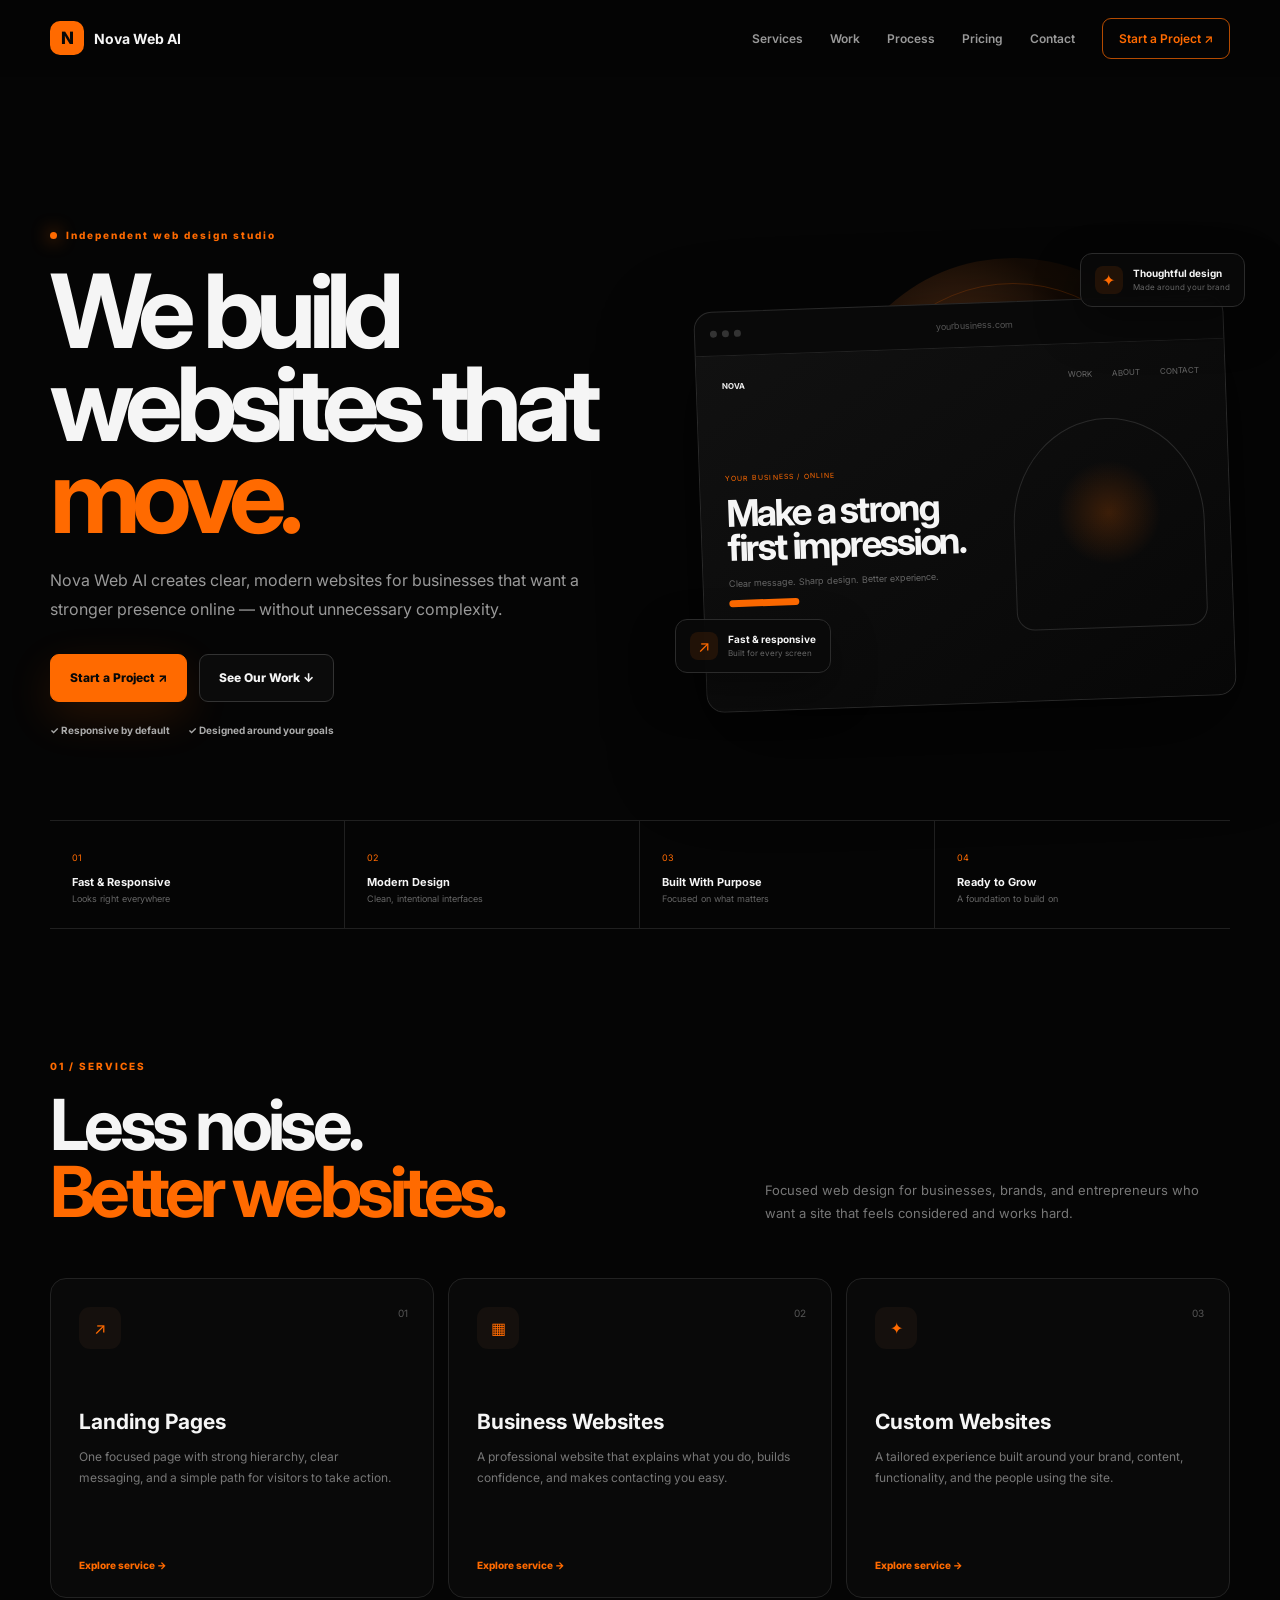
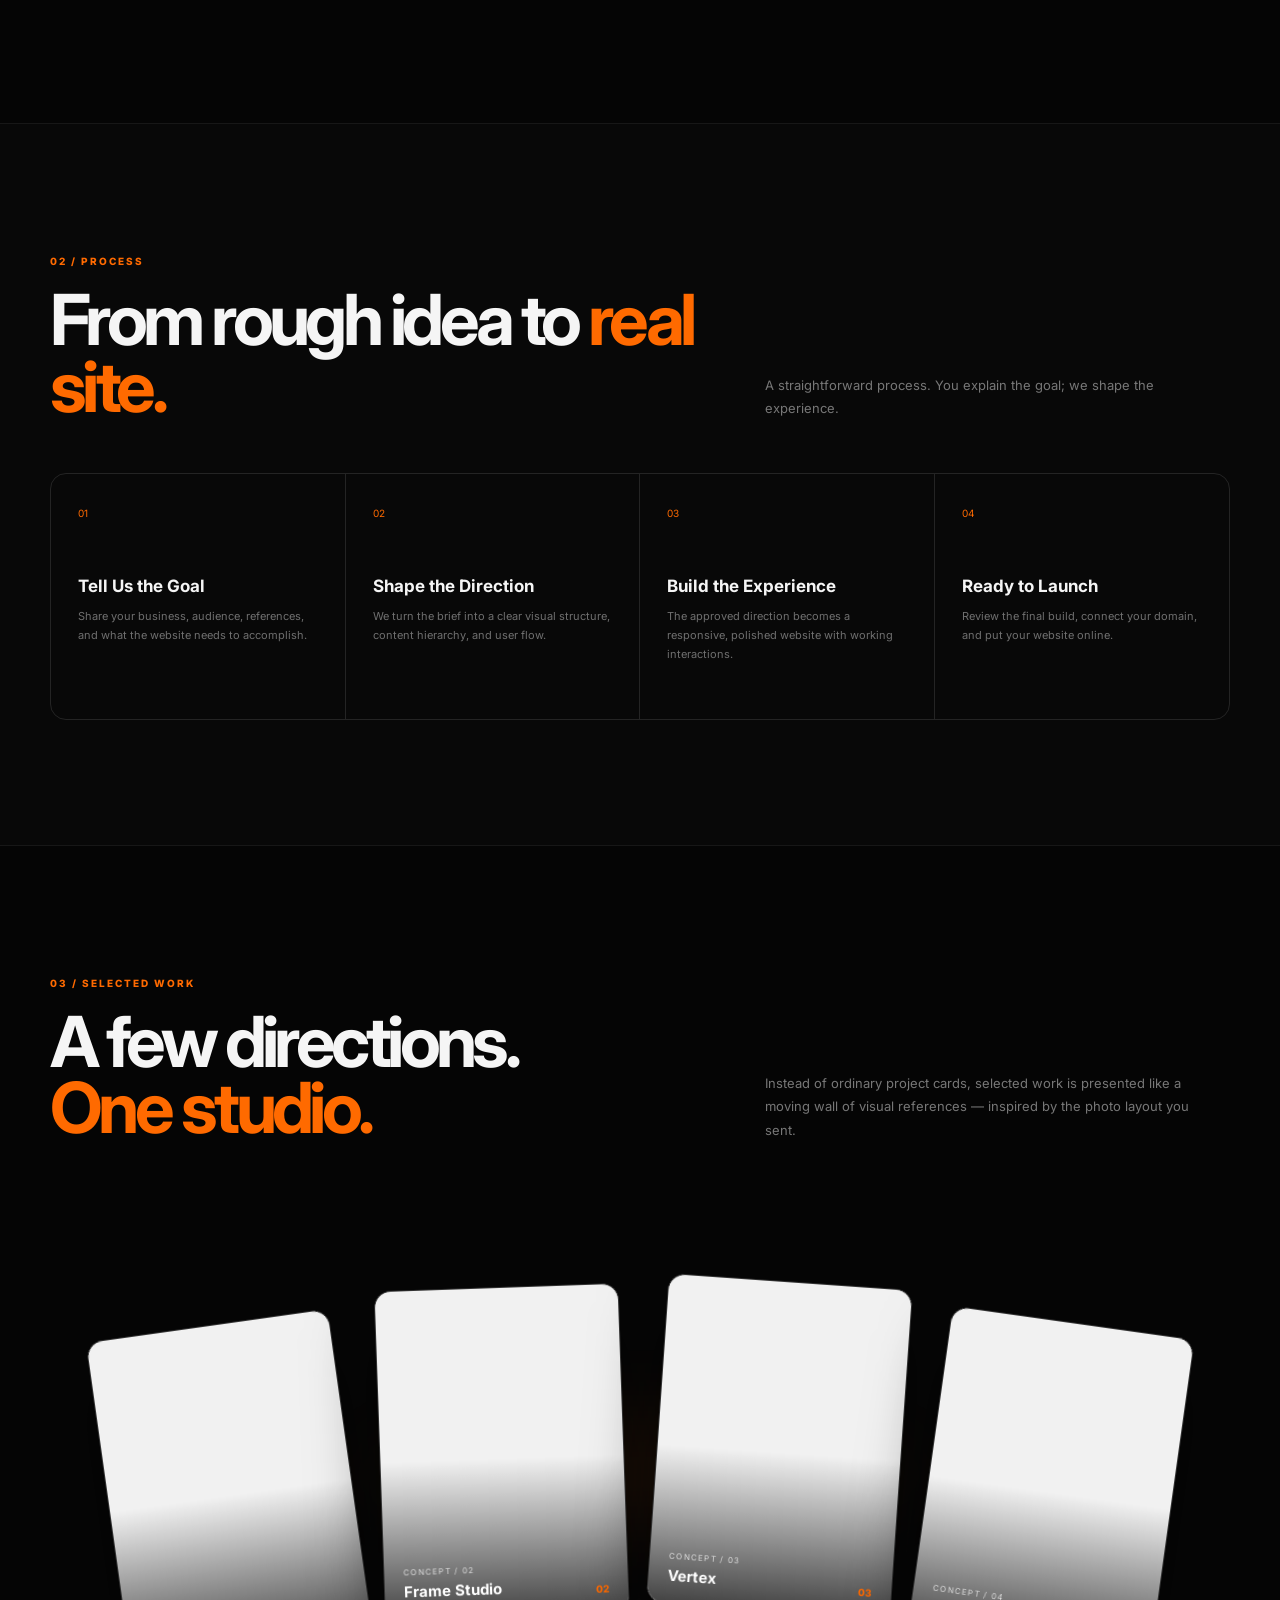
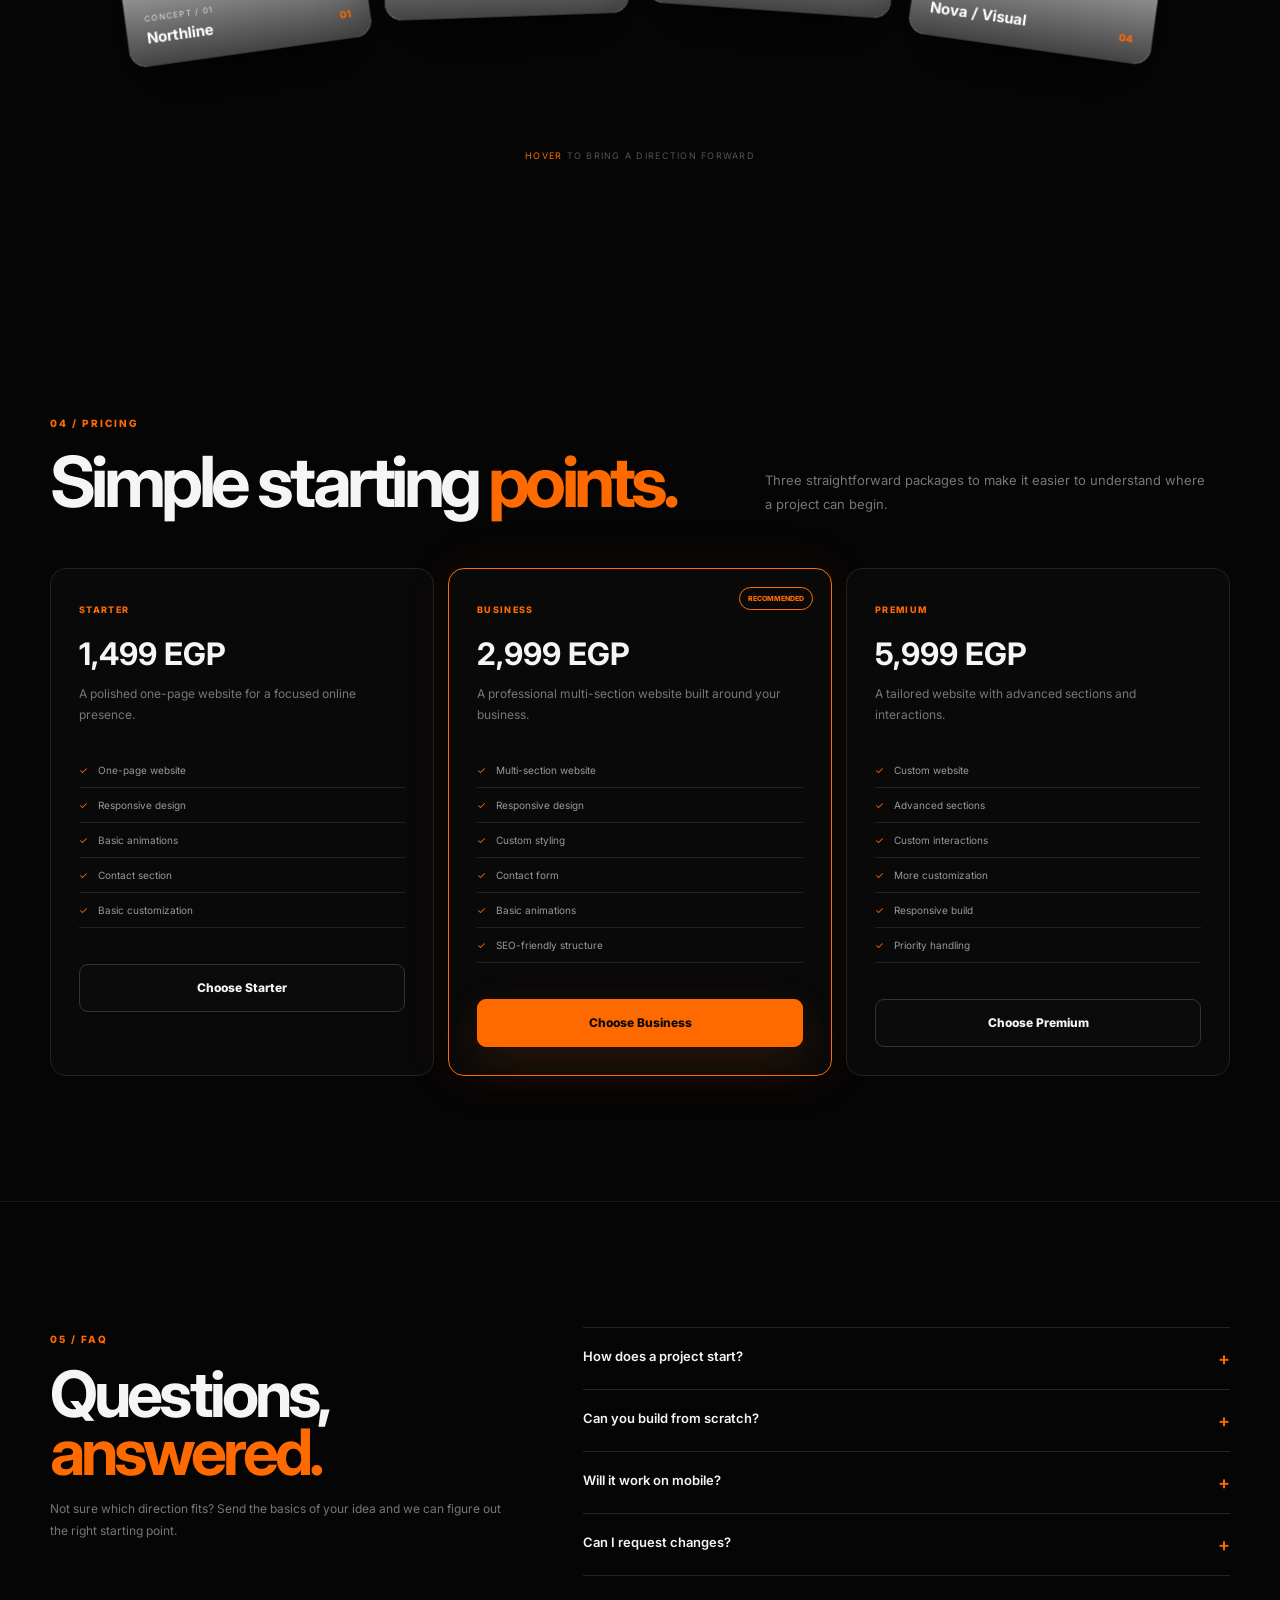
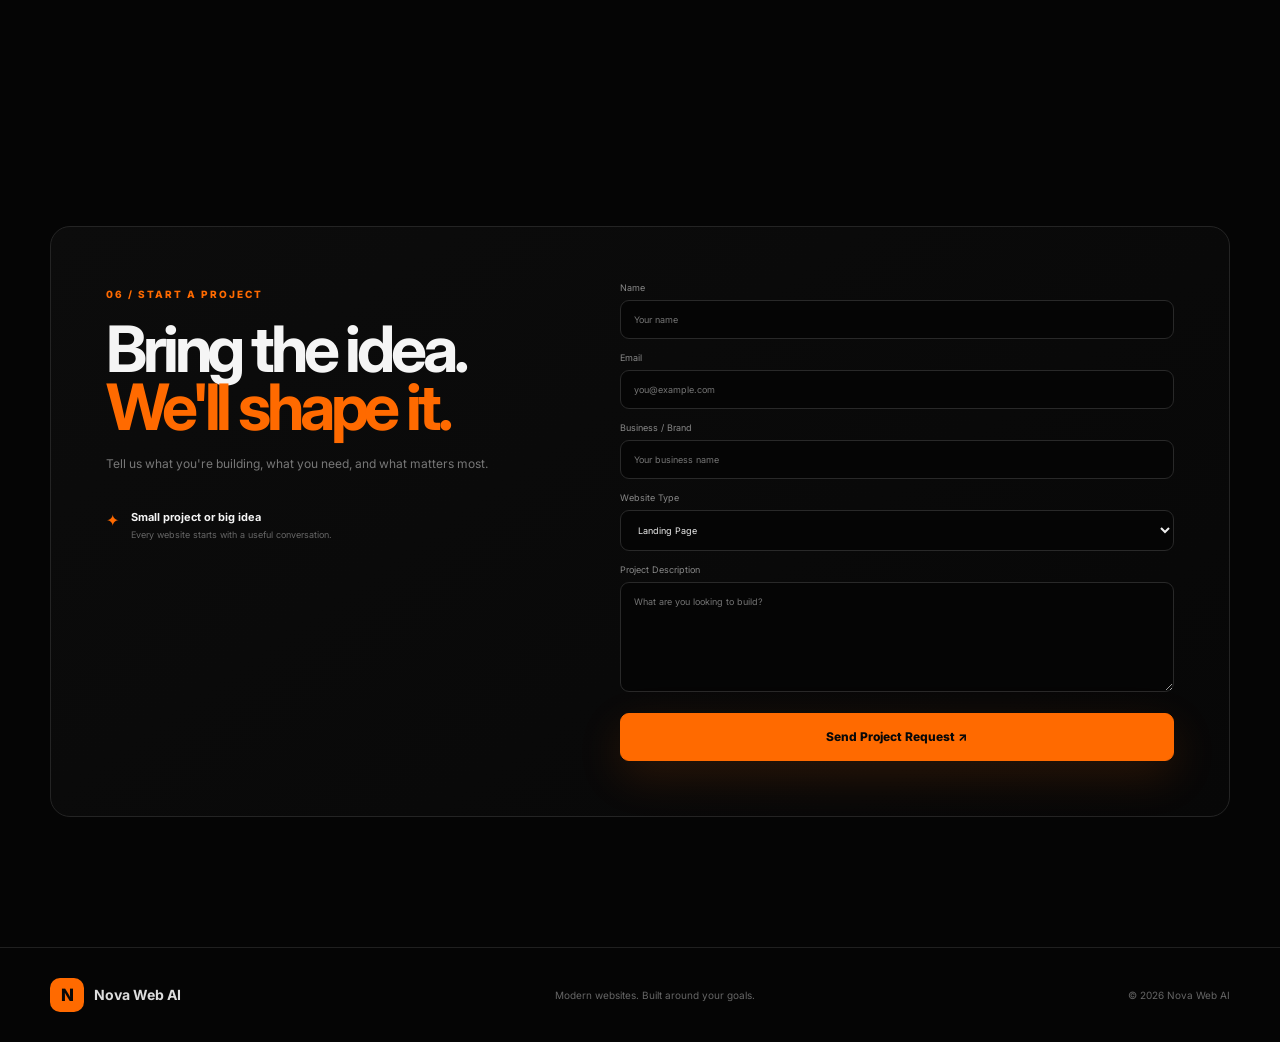
==== commit f8e50768: "Rebuild Nova selected work as a tilted visual photo wall inspired by the supplied reference" ====
--- a/index.html
+++ b/index.html
@@ -1,62 +1,51 @@
 <!doctype html>
 <html lang="en">
 <head>
-<meta charset="utf-8">
-<meta name="viewport" content="width=device-width,initial-scale=1">
-<meta name="theme-color" content="#050505">
-<meta name="description" content="Nova Web AI — modern websites built with clarity, motion, and purpose.">
+<meta charset="utf-8"><meta name="viewport" content="width=device-width,initial-scale=1">
+<meta name="theme-color" content="#050505"><meta name="description" content="Nova Web AI — modern websites built around your business.">
 <title>Nova Web AI — Websites That Move</title>
-<link rel="preconnect" href="https://fonts.googleapis.com">
-<link rel="preconnect" href="https://fonts.gstatic.com" crossorigin>
+<link rel="preconnect" href="https://fonts.googleapis.com"><link rel="preconnect" href="https://fonts.gstatic.com" crossorigin>
 <link href="https://fonts.googleapis.com/css2?family=Inter:wght@400;500;600;700;800&display=swap" rel="stylesheet">
 <style>
-:root{--bg:#050505;--panel:#0b0b0b;--panel2:#101010;--line:#222;--text:#f5f5f5;--muted:#8d8d8d;--orange:#ff6a00;--orange2:#ff8a3d;--max:1180px;--ease:cubic-bezier(.2,.8,.2,1)}
-*{box-sizing:border-box}html{scroll-behavior:smooth;background:var(--bg)}body{margin:0;background:var(--bg);color:var(--text);font-family:Inter,Arial,sans-serif;overflow-x:hidden}a{color:inherit;text-decoration:none}button,input,textarea{font:inherit}.container{width:min(calc(100% - 40px),var(--max));margin:auto}.progress{position:fixed;z-index:1000;top:0;left:0;width:0;height:2px;background:var(--orange);box-shadow:0 0 16px rgba(255,106,0,.8)}
-body:before{content:"";position:fixed;inset:0;z-index:-5;background:radial-gradient(circle at 12% 12%,rgba(255,106,0,.13),transparent 26%),radial-gradient(circle at 88% 42%,rgba(255,106,0,.08),transparent 25%),radial-gradient(circle at 50% 100%,rgba(255,106,0,.06),transparent 30%);pointer-events:none}
-.ambient{position:fixed;inset:0;z-index:-4;overflow:hidden;pointer-events:none}.ambient i{position:absolute;border:1px solid rgba(255,106,0,.14);border-radius:50%;will-change:transform}.ambient i:nth-child(1){width:90px;height:90px;left:7%;top:22%;animation:float1 13s ease-in-out infinite}.ambient i:nth-child(2){width:32px;height:32px;right:12%;top:18%;background:rgba(255,106,0,.05);animation:float2 9s ease-in-out infinite}.ambient i:nth-child(3){width:140px;height:140px;right:22%;bottom:8%;animation:float3 17s ease-in-out infinite}.ambient i:nth-child(4){width:16px;height:16px;left:44%;top:35%;background:var(--orange);box-shadow:0 0 32px rgba(255,106,0,.45);animation:float2 7s ease-in-out infinite}
-@keyframes float1{0%,100%{transform:translate(0,0) rotate(0)}50%{transform:translate(35px,-28px) rotate(45deg)}}@keyframes float2{0%,100%{transform:translate(0,0) scale(1)}50%{transform:translate(-20px,30px) scale(1.2)}}@keyframes float3{0%,100%{transform:translate(0,0)}50%{transform:translate(-45px,-20px)}}
-.site-header{position:fixed;top:0;left:0;right:0;z-index:900;border-bottom:1px solid transparent;background:rgba(5,5,5,.58);backdrop-filter:blur(16px);transition:.3s var(--ease)}.site-header.scrolled{border-color:#1d1d1d;background:rgba(5,5,5,.9)}.nav{height:76px;display:flex;align-items:center;justify-content:space-between}.brand{display:flex;align-items:center;gap:10px;font-size:14px;font-weight:700}.brand-mark{display:grid;place-items:center;width:34px;height:34px;border-radius:10px;background:var(--orange);color:#090909;font-weight:800;font-size:17px}.nav-links{display:flex;align-items:center;gap:28px;color:#a2a2a2;font-size:12px;font-weight:600}.nav-links a{transition:color .2s}.nav-links a:hover{color:#fff}.nav-cta{padding:12px 16px;border:1px solid rgba(255,106,0,.7);border-radius:9px;color:var(--orange)!important}.menu-toggle{display:none;border:0;background:none;color:#fff;width:40px;height:40px}.menu-toggle span{display:block;width:22px;height:1px;background:#fff;margin:5px auto}
-.hero{min-height:820px;padding-top:150px;display:grid;grid-template-columns:1.05fr .95fr;gap:70px;align-items:center}.eyebrow,.kicker{color:var(--orange);font-size:10px;font-weight:800;letter-spacing:.2em}.eyebrow{display:flex;align-items:center;gap:9px}.pulse{width:7px;height:7px;border-radius:50%;background:var(--orange);box-shadow:0 0 18px rgba(255,106,0,.8)}h1{font-size:clamp(58px,8vw,104px);line-height:.9;letter-spacing:-.075em;margin:24px 0}.gradient{color:var(--orange)}.hero-copy>p{max-width:590px;color:#999;font-size:16px;line-height:1.8;margin:0}.actions{display:flex;gap:12px;margin-top:32px;flex-wrap:wrap}.btn{display:inline-flex;align-items:center;justify-content:center;gap:10px;min-height:48px;padding:0 19px;border-radius:9px;border:1px solid #333;font-size:12px;font-weight:800;transition:transform .25s var(--ease),background .25s,border-color .25s,box-shadow .25s}.btn:hover{transform:translateY(-3px)}.btn-primary{background:var(--orange);border-color:var(--orange);color:#080808;box-shadow:0 14px 45px rgba(255,106,0,.14)}.btn-primary:hover{box-shadow:0 18px 55px rgba(255,106,0,.25)}.btn-ghost{background:#0b0b0b}.btn-ghost:hover{border-color:#555;background:#111}.micro-trust{display:flex;gap:18px;flex-wrap:wrap;color:#6f6f6f;font-size:10px;margin-top:24px}.micro-trust b{color:#bbb}
-.hero-art{position:relative;min-height:510px}.orb{position:absolute;width:370px;height:370px;border-radius:50%;right:8%;top:45px;background:radial-gradient(circle at 35% 30%,rgba(255,138,61,.34),rgba(255,106,0,.08) 30%,transparent 66%);filter:blur(.2px);animation:orb 8s ease-in-out infinite}.orb:after{content:"";position:absolute;inset:28px;border:1px solid rgba(255,106,0,.22);border-radius:50%;animation:spin 22s linear infinite}.orb:before{content:"";position:absolute;width:10px;height:10px;right:4px;top:48%;background:var(--orange);border-radius:50%;box-shadow:0 0 30px var(--orange)}@keyframes orb{0%,100%{transform:translateY(0)}50%{transform:translateY(-15px)}}@keyframes spin{to{transform:rotate(360deg)}}.browser{position:absolute;z-index:2;left:0;right:0;top:80px;border:1px solid #292929;background:#090909;border-radius:18px;overflow:hidden;box-shadow:0 35px 90px rgba(0,0,0,.55);transform:rotate(-2deg);transition:transform .5s var(--ease)}.hero-art:hover .browser{transform:rotate(0) translateY(-6px)}.browser-bar{height:44px;border-bottom:1px solid #222;display:flex;align-items:center;gap:12px;padding:0 15px}.dots{display:flex;gap:5px}.dots i{width:7px;height:7px;border-radius:50%;background:#333}.address{margin:auto;color:#555;font-size:9px}.mock{height:355px;padding:25px;background:linear-gradient(145deg,#111,#070707)}.mock-nav{display:flex;align-items:center;gap:20px;color:#666;font-size:8px}.mock-nav b{color:#eee;margin-right:auto}.mock-content{display:grid;grid-template-columns:1fr .7fr;align-items:center;height:290px;gap:15px}.mock-copy small{color:#ff6a00;font-size:7px;letter-spacing:.15em}.mock-copy strong{display:block;font-size:37px;line-height:.92;letter-spacing:-.06em;margin:12px 0}.mock-copy p{font-size:9px;color:#666;max-width:220px;line-height:1.5}.mock-line{width:70px;height:7px;border-radius:5px;background:var(--orange);margin-top:18px}.mock-shape{height:210px;border:1px solid #292929;border-radius:50% 50% 18px 18px;position:relative;overflow:hidden;background:radial-gradient(circle at 50% 45%,rgba(255,106,0,.2),transparent 35%)}.mock-shape:before{content:"";position:absolute;width:110px;height:110px;border-radius:50%;border:1px solid rgba(255,106,0,.4);left:50%;top:50%;transform:translate(-50%,-50%)}.float-card{position:absolute;z-index:3;padding:12px 14px;border:1px solid #2b2b2b;border-radius:12px;background:rgba(10,10,10,.88);backdrop-filter:blur(12px);display:flex;gap:10px;align-items:center;box-shadow:0 18px 45px rgba(0,0,0,.4);animation:cardfloat 5s ease-in-out infinite}.float-card b{display:block;font-size:10px}.float-card small{display:block;color:#666;font-size:8px;margin-top:3px}.float-icon{display:grid;place-items:center;width:28px;height:28px;border-radius:8px;background:rgba(255,106,0,.1);color:var(--orange)}.float-one{left:-25px;bottom:65px}.float-two{right:-15px;top:25px;animation-delay:-2s}@keyframes cardfloat{50%{transform:translateY(-8px)}}
-.strip{border-top:1px solid #202020;border-bottom:1px solid #202020;display:grid;grid-template-columns:repeat(4,1fr)}.strip-item{padding:24px 22px;border-right:1px solid #202020}.strip-item:last-child{border:0}.strip-item span{color:var(--orange);font-size:9px}.strip-item b{display:block;font-size:11px;margin-top:10px}.strip-item small{color:#666;font-size:9px;display:block;margin-top:4px}
-.section{padding:125px 0}.section-head{display:grid;grid-template-columns:1fr .7fr;gap:50px;align-items:end;margin-bottom:55px}.section-head h2{font-size:clamp(42px,5.5vw,72px);line-height:.95;letter-spacing:-.065em;margin:18px 0 0}.section-head p{color:#777;line-height:1.8;font-size:13px;max-width:440px;margin:0 0 3px}
-.service-grid{display:grid;grid-template-columns:repeat(3,1fr);gap:14px}.service{min-height:330px;padding:28px;border:1px solid #222;border-radius:16px;background:linear-gradient(145deg,#0b0b0b,#070707);position:relative;overflow:hidden;transition:transform .35s var(--ease),border-color .35s,box-shadow .35s}.service:after{content:"";position:absolute;width:170px;height:170px;right:-100px;top:-100px;border-radius:50%;background:rgba(255,106,0,.09);transition:.4s}.service:hover{transform:translateY(-8px);border-color:#4a2817;box-shadow:0 25px 60px rgba(0,0,0,.35)}.service:hover:after{right:-55px;top:-55px}.service-num{color:#555;font-size:10px;position:absolute;right:25px;top:28px}.service-icon{width:42px;height:42px;display:grid;place-items:center;border-radius:11px;background:#15100d;color:var(--orange);font-size:17px}.service h3{font-size:21px;margin:65px 0 12px;letter-spacing:-.03em}.service p{color:#777;font-size:12px;line-height:1.8}.service a{position:absolute;left:28px;bottom:26px;color:var(--orange);font-size:10px;font-weight:800}
-.process{background:#080808;border-top:1px solid #171717;border-bottom:1px solid #171717}.steps{display:grid;grid-template-columns:repeat(4,1fr);gap:0;border:1px solid #242424;border-radius:16px;overflow:hidden}.step{min-height:245px;padding:27px;border-right:1px solid #242424;position:relative}.step:last-child{border:0}.step>span{color:var(--orange);font-size:10px}.step h3{font-size:17px;margin:55px 0 10px}.step p{color:#6f6f6f;font-size:11px;line-height:1.75}.step:after{content:"↗";position:absolute;right:24px;top:25px;color:#333}
-.work-grid{display:grid;grid-template-columns:repeat(3,1fr);gap:14px}.project{border:1px solid #222;border-radius:16px;overflow:hidden;background:#0a0a0a;transition:.35s var(--ease)}.project:hover{transform:translateY(-7px);border-color:#492716}.project-preview{height:330px;position:relative;overflow:hidden}.project-preview:before{content:"";position:absolute;inset:0;background:radial-gradient(circle at 70% 30%,rgba(255,106,0,.16),transparent 35%)}.project-preview.coffee{background:linear-gradient(145deg,#18100a,#070707)}.project-preview.studio{background:linear-gradient(145deg,#12100d,#070707)}.project-preview.vertex{background:linear-gradient(145deg,#0d0d0d,#060606)}.project-top{display:flex;justify-content:space-between;padding:20px;color:#777;font-size:7px;letter-spacing:.12em}.project-top b{color:#eee}.project-center{position:absolute;left:26px;bottom:42px}.project-center small{font-size:7px;color:#ff6a00;letter-spacing:.15em}.project-center h3{font-size:43px;line-height:.85;letter-spacing:-.07em;margin:12px 0}.tiny{width:75px;height:6px;background:#ff6a00;border-radius:5px}.project-status{position:absolute;bottom:20px;right:20px;color:#555;font-size:7px;letter-spacing:.12em}.studio-title{position:absolute;left:25px;top:24px;font-size:8px;color:#777;letter-spacing:.12em}.studio-title strong{display:block;color:#fff;font-size:30px;letter-spacing:-.06em;margin-top:4px}.studio-ring{position:absolute;width:210px;height:210px;border:1px solid #ff6a00;border-radius:50%;left:50%;top:53%;transform:translate(-50%,-50%);box-shadow:0 0 80px rgba(255,106,0,.1);animation:spin 16s linear infinite}.studio-ring:after{content:"";position:absolute;width:7px;height:7px;border-radius:50%;background:#ff6a00;top:12px;left:50%;box-shadow:0 0 20px #ff6a00}.vertex-mark{position:absolute;left:26px;top:25px;color:#fff;font-weight:800;font-size:25px}.vertex-mark span{color:#ff6a00}.vertex-title{position:absolute;left:26px;bottom:45px;font-size:28px;line-height:.9;letter-spacing:-.06em}.vertex-title strong{color:#ff6a00}.project-info{display:flex;justify-content:space-between;align-items:center;padding:18px 20px;border-top:1px solid #222}.project-info b{display:block;font-size:12px}.project-info span{display:block;color:#666;font-size:9px;margin-top:4px}.arrow{color:#ff6a00!important;font-size:17px!important}.work-note{display:flex;justify-content:space-between;align-items:center;margin-top:22px;color:#555;font-size:9px;letter-spacing:.1em}.work-note a{color:#ff6a00;font-weight:800;letter-spacing:0}
-.pricing-grid{display:grid;grid-template-columns:repeat(3,1fr);gap:14px}.price{padding:30px;border:1px solid #262626;border-radius:16px;background:#090909;min-height:500px;position:relative;display:flex;flex-direction:column;transition:.35s var(--ease)}.price:hover{transform:translateY(-6px);border-color:#4a2918}.price.recommended{border-color:var(--orange);box-shadow:0 20px 70px rgba(255,106,0,.08)}.recommend{position:absolute;right:22px;top:22px;padding:6px 8px;border:1px solid rgba(255,106,0,.6);border-radius:99px;color:var(--orange);font-size:7px;font-weight:800;letter-spacing:.1em}.price-label{color:var(--orange);font-size:9px;font-weight:800;letter-spacing:.18em}.price h3{font-size:39px;letter-spacing:-.06em;margin:20px 0 10px}.price>p{color:#777;font-size:11px;line-height:1.7;min-height:42px}.price ul{list-style:none;padding:0;margin:24px 0 30px;border-top:1px solid #222}.price li{font-size:10px;color:#aaa;padding:12px 0;border-bottom:1px solid #1c1c1c}.price li:before{content:"✓";color:var(--orange);margin-right:9px}.price .btn{margin-top:auto;width:100%}.pricing-note{color:#555;font-size:9px;margin-top:18px}
-.faq-layout{display:grid;grid-template-columns:.7fr 1fr;gap:100px}.faq-list{border-top:1px solid #222}.faq-item{border-bottom:1px solid #222}.faq-question{width:100%;background:none;border:0;color:#eee;display:flex;justify-content:space-between;text-align:left;padding:20px 0;font-weight:600;font-size:12px;cursor:pointer}.faq-question span{color:var(--orange);font-size:17px;transition:transform .25s}.faq-answer{display:grid;grid-template-rows:0fr;transition:grid-template-rows .3s var(--ease)}.faq-answer>div{overflow:hidden}.faq-answer p{color:#777;font-size:11px;line-height:1.8;margin:0 0 20px;max-width:560px}.faq-item.open .faq-answer{grid-template-rows:1fr}.faq-item.open .faq-question span{transform:rotate(45deg)}
-.contact-box{border:1px solid #292929;border-radius:20px;background:linear-gradient(145deg,#0c0c0c,#080808);padding:55px;display:grid;grid-template-columns:.85fr 1fr;gap:70px;overflow:hidden;position:relative}.contact-box:after{content:"";position:absolute;width:330px;height:330px;border-radius:50%;right:-160px;bottom:-180px;background:rgba(255,106,0,.09);filter:blur(10px)}.contact-copy h2{font-size:clamp(42px,5vw,65px);line-height:.93;letter-spacing:-.065em;margin:18px 0}.contact-copy>p{color:#777;font-size:12px;line-height:1.8}.contact-meta{display:flex;gap:12px;align-items:center;margin-top:35px}.contact-meta .service-icon{flex:none}.contact-meta b{display:block;font-size:10px}.contact-meta small{display:block;color:#666;font-size:9px;margin-top:4px}.contact-form{display:grid;grid-template-columns:1fr 1fr;gap:15px;position:relative;z-index:2}.field{display:flex;flex-direction:column;gap:7px}.field.full{grid-column:1/-1}.field label{font-size:9px;color:#777}.field input,.field textarea,.field select{width:100%;background:#070707;border:1px solid #292929;color:#eee;border-radius:9px;padding:13px;outline:none;transition:border-color .2s,box-shadow .2s}.field input:focus,.field textarea:focus,.field select:focus{border-color:#7b3510;box-shadow:0 0 0 3px rgba(255,106,0,.07)}.field textarea{min-height:125px;resize:vertical}.form-submit{grid-column:1/-1}.form-note{grid-column:1/-1;color:#555;font-size:9px;margin:0}.success{color:#75c991!important}
-footer{border-top:1px solid #202020;padding:30px 0;color:#666;font-size:9px}.footer-inner{display:flex;align-items:center;justify-content:space-between;gap:20px}.footer-inner .brand{color:#eee;font-size:12px}.footer-inner .brand-mark{width:28px;height:28px;border-radius:8px;font-size:13px}
-.reveal{opacity:0;transform:translateY(18px);transition:opacity .7s var(--ease),transform .7s var(--ease)}.reveal.show{opacity:1;transform:none}
-@media(max-width:900px){.hero{grid-template-columns:1fr;min-height:auto;padding-top:135px;padding-bottom:80px}.hero-art{min-height:480px}.strip{grid-template-columns:repeat(2,1fr)}.strip-item:nth-child(2){border-right:0}.strip-item:nth-child(-n+2){border-bottom:1px solid #202020}.service-grid,.work-grid,.pricing-grid{grid-template-columns:1fr 1fr}.steps{grid-template-columns:1fr 1fr}.step:nth-child(2){border-right:0}.step:nth-child(-n+2){border-bottom:1px solid #242424}.section-head{grid-template-columns:1fr}.faq-layout{grid-template-columns:1fr;gap:45px}.contact-box{grid-template-columns:1fr;gap:45px}}
-@media(max-width:650px){.container{width:min(calc(100% - 28px),var(--max))}.nav{height:68px}.nav-links{display:none;position:absolute;top:68px;left:14px;right:14px;padding:16px;flex-direction:column;align-items:stretch;gap:0;background:#0a0a0a;border:1px solid #292929;border-radius:12px}.nav-links.open{display:flex}.nav-links a{padding:13px}.menu-toggle{display:block}.hero{padding-top:105px}.hero-art{min-height:400px}.browser{top:50px}.mock{height:280px}.mock-content{height:220px}.mock-copy strong{font-size:28px}.mock-shape{height:155px}.float-one{left:-4px;bottom:20px}.float-two{right:-4px;top:8px}.orb{width:270px;height:270px;right:0}.strip,.service-grid,.work-grid,.pricing-grid,.steps{grid-template-columns:1fr}.strip-item,.strip-item:nth-child(2){border-right:0;border-bottom:1px solid #202020}.strip-item:last-child{border-bottom:0}.step,.step:nth-child(2){border-right:0;border-bottom:1px solid #242424}.step:last-child{border-bottom:0}.section{padding:90px 0}.section-head{margin-bottom:38px}.contact-box{padding:28px 20px}.contact-form{grid-template-columns:1fr}.field.full,.form-submit,.form-note{grid-column:auto}.footer-inner{flex-direction:column;align-items:flex-start}.micro-trust{gap:10px}}
-@media(prefers-reduced-motion:reduce){html{scroll-behavior:auto}.ambient i,.orb,.studio-ring,.float-card{animation:none}.reveal{opacity:1;transform:none;transition:none}.btn,.service,.project,.price,.browser{transition:none}}
+:root{--bg:#050505;--panel:#0b0b0b;--line:#222;--text:#f5f5f5;--muted:#888;--orange:#ff6a00;--orange2:#ff8a3d;--max:1180px;--ease:cubic-bezier(.2,.8,.2,1)}
+*{box-sizing:border-box}html{scroll-behavior:smooth;background:var(--bg)}body{margin:0;background:var(--bg);color:var(--text);font-family:Inter,Arial,sans-serif;overflow-x:hidden}a{color:inherit;text-decoration:none}button,input,textarea,select{font:inherit}.container{width:min(calc(100% - 40px),var(--max));margin:auto}.progress{position:fixed;top:0;left:0;height:2px;width:0;background:var(--orange);z-index:9999;box-shadow:0 0 18px rgba(255,106,0,.8)}
+body:before{content:"";position:fixed;inset:-20%;z-index:-5;background:radial-gradient(circle at 12% 15%,rgba(255,106,0,.13),transparent 25%),radial-gradient(circle at 88% 45%,rgba(255,106,0,.08),transparent 25%),radial-gradient(circle at 45% 100%,rgba(255,106,0,.07),transparent 30%);animation:ambient 18s ease-in-out infinite alternate;pointer-events:none}@keyframes ambient{to{transform:translate(2%,-1%) scale(1.05)}}
+.ambient{position:fixed;inset:0;overflow:hidden;pointer-events:none;z-index:-4}.ambient i{position:absolute;border:1px solid rgba(255,106,0,.13);border-radius:50%}.ambient i:nth-child(1){width:90px;height:90px;left:5%;top:25%;animation:f1 12s infinite ease-in-out}.ambient i:nth-child(2){width:24px;height:24px;right:12%;top:20%;background:rgba(255,106,0,.08);animation:f2 8s infinite ease-in-out}.ambient i:nth-child(3){width:150px;height:150px;right:18%;bottom:5%;animation:f3 15s infinite ease-in-out}.ambient i:nth-child(4){width:8px;height:8px;left:45%;top:40%;background:var(--orange);box-shadow:0 0 25px var(--orange);animation:f2 6s infinite ease-in-out}@keyframes f1{50%{transform:translate(38px,-25px) rotate(45deg)}}@keyframes f2{50%{transform:translate(-20px,30px) scale(1.2)}}@keyframes f3{50%{transform:translate(-35px,-20px)}}
+.site-header{position:fixed;z-index:900;left:0;right:0;top:0;background:rgba(5,5,5,.68);backdrop-filter:blur(18px);border-bottom:1px solid transparent}.site-header.scrolled{border-color:#222;background:rgba(5,5,5,.92)}.nav{height:76px;display:flex;align-items:center;justify-content:space-between}.brand{display:flex;align-items:center;gap:10px;font-size:14px;font-weight:700}.brand-mark{display:grid;place-items:center;width:34px;height:34px;border-radius:10px;background:var(--orange);color:#080808;font-weight:800;font-size:17px}.nav-links{display:flex;align-items:center;gap:27px;color:#999;font-size:12px;font-weight:600}.nav-links a:hover{color:#fff}.nav-cta{border:1px solid rgba(255,106,0,.7);padding:12px 16px;border-radius:9px;color:var(--orange)!important}.menu{display:none;background:none;border:0}.menu span{display:block;width:22px;height:1px;background:#fff;margin:5px}
+.hero{min-height:820px;padding-top:145px;display:grid;grid-template-columns:1.05fr .95fr;gap:65px;align-items:center}.eyebrow,.kicker{font-size:10px;font-weight:800;letter-spacing:.2em;color:var(--orange)}.eyebrow{display:flex;gap:9px;align-items:center}.pulse{width:7px;height:7px;border-radius:50%;background:var(--orange);box-shadow:0 0 18px var(--orange)}h1{font-size:clamp(58px,8vw,104px);line-height:.9;letter-spacing:-.075em;margin:24px 0}h1 span,h2 span{color:var(--orange)}.hero p{max-width:590px;color:#999;line-height:1.8;font-size:16px}.actions{display:flex;gap:12px;margin-top:30px;flex-wrap:wrap}.btn{display:inline-flex;align-items:center;justify-content:center;gap:9px;min-height:48px;padding:0 19px;border-radius:9px;border:1px solid #333;font-size:12px;font-weight:800;transition:.3s var(--ease)}.btn:hover{transform:translateY(-3px)}.primary{background:var(--orange);color:#080808;border-color:var(--orange);box-shadow:0 15px 45px rgba(255,106,0,.14)}.ghost{background:#0b0b0b}.ghost:hover{border-color:#555}.trust{display:flex;gap:18px;color:#666;font-size:10px;margin-top:22px}.trust b{color:#aaa}
+.hero-art{position:relative;min-height:510px}.orb{position:absolute;width:370px;height:370px;right:6%;top:30px;border-radius:50%;background:radial-gradient(circle at 35% 30%,rgba(255,138,61,.32),rgba(255,106,0,.06) 35%,transparent 68%);animation:orb 8s ease-in-out infinite}.orb:after{content:"";position:absolute;inset:25px;border:1px solid rgba(255,106,0,.2);border-radius:50%;animation:spin 20s linear infinite}.orb:before{content:"";position:absolute;width:9px;height:9px;border-radius:50%;background:var(--orange);right:3px;top:50%;box-shadow:0 0 25px var(--orange)}@keyframes orb{50%{transform:translateY(-14px)}}@keyframes spin{to{transform:rotate(360deg)}}.browser{position:absolute;z-index:2;top:75px;left:0;right:0;border:1px solid #292929;border-radius:18px;overflow:hidden;background:#090909;box-shadow:0 35px 90px rgba(0,0,0,.55);transform:rotate(-2deg);transition:.5s var(--ease)}.hero-art:hover .browser{transform:rotate(0) translateY(-6px)}.browser-bar{height:44px;border-bottom:1px solid #222;display:flex;align-items:center;padding:0 15px}.dots{display:flex;gap:5px}.dots i{width:7px;height:7px;border-radius:50%;background:#333}.address{margin:auto;color:#555;font-size:9px}.mock{height:355px;padding:25px;background:linear-gradient(145deg,#111,#070707)}.mock-nav{display:flex;gap:20px;color:#666;font-size:8px}.mock-nav b{margin-right:auto;color:#eee}.mock-content{height:290px;display:grid;grid-template-columns:1fr .7fr;align-items:center;gap:15px}.mock-copy small{font-size:7px;color:var(--orange);letter-spacing:.15em}.mock-copy strong{display:block;font-size:37px;line-height:.92;letter-spacing:-.06em;margin:12px 0}.mock-copy p{font-size:9px;color:#666;line-height:1.5}.mock-line{width:70px;height:7px;border-radius:5px;background:var(--orange)}.mock-shape{height:210px;border:1px solid #292929;border-radius:50% 50% 18px 18px;background:radial-gradient(circle at 50% 45%,rgba(255,106,0,.2),transparent 35%)}.float-card{position:absolute;z-index:3;padding:12px 14px;border:1px solid #2b2b2b;border-radius:12px;background:rgba(10,10,10,.88);backdrop-filter:blur(12px);display:flex;gap:10px;align-items:center;box-shadow:0 18px 45px rgba(0,0,0,.4);animation:cardfloat 5s ease-in-out infinite}.float-card b{display:block;font-size:10px}.float-card small{display:block;color:#666;font-size:8px;margin-top:3px}.float-icon{display:grid;place-items:center;width:28px;height:28px;border-radius:8px;background:rgba(255,106,0,.1);color:var(--orange)}.float-one{left:-25px;bottom:65px}.float-two{right:-15px;top:25px;animation-delay:-2s}@keyframes cardfloat{50%{transform:translateY(-8px)}}
+.strip{border-top:1px solid #202020;border-bottom:1px solid #202020;display:grid;grid-template-columns:repeat(4,1fr)}.strip>div{padding:24px 22px;border-right:1px solid #202020}.strip>div:last-child{border:0}.strip span{color:var(--orange);font-size:9px}.strip b{display:block;font-size:11px;margin-top:10px}.strip small{display:block;color:#666;font-size:9px;margin-top:4px}
+.section{padding:125px 0}.section-head{display:grid;grid-template-columns:1fr .7fr;gap:50px;align-items:end;margin-bottom:52px}.section-head h2{font-size:clamp(42px,5.5vw,72px);line-height:.95;letter-spacing:-.065em;margin:18px 0 0}.section-head p{color:#777;line-height:1.8;font-size:13px;max-width:440px;margin:0}
+.services{display:grid;grid-template-columns:repeat(3,1fr);gap:14px}.service{min-height:320px;padding:28px;border:1px solid #222;border-radius:16px;background:#090909;position:relative;overflow:hidden;transition:.35s var(--ease)}.service:hover{transform:translateY(-8px);border-color:#4a2817;box-shadow:0 25px 60px rgba(0,0,0,.35)}.service-icon{width:42px;height:42px;border-radius:11px;display:grid;place-items:center;background:#15100d;color:var(--orange)}.service-num{position:absolute;right:25px;top:28px;color:#555;font-size:10px}.service h3{margin:60px 0 12px;font-size:21px}.service p{color:#777;font-size:12px;line-height:1.8}.service a{position:absolute;left:28px;bottom:26px;color:var(--orange);font-size:10px;font-weight:800}
+.process{background:#080808;border-top:1px solid #171717;border-bottom:1px solid #171717}.steps{display:grid;grid-template-columns:repeat(4,1fr);border:1px solid #242424;border-radius:16px;overflow:hidden}.step{min-height:245px;padding:27px;border-right:1px solid #242424}.step:last-child{border:0}.step>span{color:var(--orange);font-size:10px}.step h3{font-size:17px;margin:55px 0 10px}.step p{color:#6f6f6f;font-size:11px;line-height:1.75}
+/* SELECTED WORK — tilted visual wall inspired by the supplied reference */
+.work-section{position:relative;overflow:hidden}.work-stage{position:relative;height:560px;margin-top:15px;display:flex;align-items:center;justify-content:center;gap:30px}.work-stage:before{content:"";position:absolute;width:680px;height:220px;left:50%;top:50%;transform:translate(-50%,-50%);background:radial-gradient(ellipse,rgba(255,106,0,.09),transparent 70%);filter:blur(20px);pointer-events:none}.work-photo{position:relative;width:245px;height:330px;border-radius:17px;background:#f1f1f1;border:1px solid #333;box-shadow:0 30px 65px rgba(0,0,0,.55);overflow:hidden;transition:transform .55s var(--ease),box-shadow .55s var(--ease);will-change:transform}.work-photo:nth-child(1){transform:rotate(-8deg) translateY(15px)}.work-photo:nth-child(2){transform:rotate(-2deg) translateY(-22px)}.work-photo:nth-child(3){transform:rotate(4deg) translateY(-28px)}.work-photo:nth-child(4){transform:rotate(8deg) translateY(12px)}.work-photo:hover{transform:rotate(0) translateY(-22px) scale(1.045);z-index:5;box-shadow:0 42px 90px rgba(0,0,0,.7)}.photo-img{position:absolute;inset:0;background-size:cover;background-position:center;filter:grayscale(1) contrast(1.05);transition:filter .5s,transform .6s}.work-photo:hover .photo-img{filter:grayscale(.45) contrast(1.08);transform:scale(1.05)}.photo-img.one{background-image:url('https://images.unsplash.com/photo-1500530855697-b586d89ba3ee?auto=format&fit=crop&w=700&q=85')}.photo-img.two{background-image:url('https://images.unsplash.com/photo-1519501025264-65ba15a82390?auto=format&fit=crop&w=700&q=85')}.photo-img.three{background-image:url('https://images.unsplash.com/photo-1493246507139-91e8fad9978e?auto=format&fit=crop&w=700&q=85')}.photo-img.four{background-image:url('https://images.unsplash.com/photo-1449824913935-59a10b8d2000?auto=format&fit=crop&w=700&q=85')}.photo-overlay{position:absolute;inset:0;background:linear-gradient(to top,rgba(0,0,0,.72),transparent 48%)}.photo-meta{position:absolute;left:19px;right:19px;bottom:18px;display:flex;justify-content:space-between;align-items:end;color:#fff}.photo-meta small{display:block;font-size:8px;letter-spacing:.16em;color:#ddd}.photo-meta b{display:block;font-size:15px;margin-top:5px}.photo-number{font-size:10px;color:var(--orange);font-weight:800}.work-caption{text-align:center;margin-top:-4px;color:#555;font-size:9px;letter-spacing:.14em}.work-caption span{color:var(--orange)}
+.pricing{display:grid;grid-template-columns:repeat(3,1fr);gap:14px}.price{position:relative;padding:28px;border:1px solid #222;border-radius:16px;background:#090909;min-height:390px}.price.recommended{border-color:var(--orange);box-shadow:0 0 55px rgba(255,106,0,.07)}.badge{position:absolute;right:18px;top:18px;border:1px solid var(--orange);color:var(--orange);padding:6px 8px;border-radius:30px;font-size:7px;font-weight:800}.price-label{color:var(--orange);font-size:9px;font-weight:800;letter-spacing:.15em}.price h3{font-size:31px;margin:18px 0 8px}.price>p{color:#777;font-size:12px;line-height:1.7}.price ul{list-style:none;padding:0;margin:28px 0}.price li{border-bottom:1px solid #202020;padding:11px 0;color:#999;font-size:10px}.price li:before{content:'✓';color:var(--orange);margin-right:10px}.full{width:100%;margin-top:8px}
+.faq{border-top:1px solid #171717}.faq-layout{display:grid;grid-template-columns:.7fr 1fr;gap:80px}.faq h2{font-size:clamp(45px,5vw,68px);line-height:.9;letter-spacing:-.06em;margin:18px 0}.faq-layout>div>p{color:#777;line-height:1.8;font-size:12px}.faq-list details{border-top:1px solid #252525;padding:20px 0}.faq-list details:last-child{border-bottom:1px solid #252525}.faq-list summary{cursor:pointer;list-style:none;display:flex;justify-content:space-between;font-size:13px;font-weight:600}.faq-list summary::-webkit-details-marker{display:none}.faq-list summary span{color:var(--orange);font-size:18px}.faq-list p{color:#777;font-size:11px;line-height:1.7;margin:14px 25px 0 0}
+.contact{padding-bottom:130px}.contact-box{display:grid;grid-template-columns:.8fr 1fr;gap:70px;border:1px solid #242424;border-radius:20px;padding:55px;background:linear-gradient(145deg,#0c0c0c,#070707)}.contact h2{font-size:clamp(45px,5vw,70px);line-height:.9;letter-spacing:-.065em;margin:18px 0}.contact-copy>p{color:#777;line-height:1.8;font-size:12px}.contact-note{display:flex;gap:12px;margin-top:35px}.contact-note>span{color:var(--orange)}.contact-note b{display:block;font-size:11px}.contact-note small{display:block;color:#666;font-size:9px;margin-top:5px}.form{display:grid;gap:13px}.form label{color:#888;font-size:9px}.form input,.form textarea,.form select{display:block;width:100%;margin-top:7px;background:#050505;border:1px solid #292929;border-radius:9px;color:#eee;padding:13px;outline:none}.form textarea{min-height:110px;resize:vertical}.form input:focus,.form textarea:focus,.form select:focus{border-color:var(--orange)}
+footer{border-top:1px solid #202020;padding:30px 0;color:#666;font-size:10px}.footer{display:flex;justify-content:space-between;align-items:center}.footer .brand{color:#ddd}
+@media(max-width:900px){.hero{grid-template-columns:1fr;padding-top:120px}.hero-art{min-height:450px}.strip{grid-template-columns:repeat(2,1fr)}.strip>div:nth-child(2){border-right:0}.strip>div:nth-child(-n+2){border-bottom:1px solid #202020}.services,.pricing{grid-template-columns:1fr}.steps{grid-template-columns:repeat(2,1fr)}.step:nth-child(2){border-right:0}.step:nth-child(-n+2){border-bottom:1px solid #242424}.work-stage{height:700px;gap:0}.work-photo{position:absolute;width:205px;height:285px}.work-photo:nth-child(1){left:4%;top:115px}.work-photo:nth-child(2){left:27%;top:55px}.work-photo:nth-child(3){right:27%;top:55px}.work-photo:nth-child(4){right:4%;top:115px}.faq-layout,.contact-box{grid-template-columns:1fr;gap:40px}.nav-links{display:none}.menu{display:block}}
+@media(max-width:560px){.container{width:min(calc(100% - 28px),var(--max))}.hero{min-height:auto;padding-bottom:80px}.hero-art{min-height:370px}.browser{top:50px}.mock{height:280px}.mock-content{height:215px}.mock-copy strong{font-size:27px}.mock-shape{height:155px}.orb{width:260px;height:260px}.float-one{left:-5px;bottom:20px}.float-two{right:-5px;top:5px}.section{padding:90px 0}.section-head{grid-template-columns:1fr;gap:20px}.steps{grid-template-columns:1fr}.step{border-right:0!important;border-bottom:1px solid #242424}.step:last-child{border-bottom:0}.work-stage{height:620px}.work-photo{width:155px;height:235px}.work-photo:nth-child(1){left:0;top:150px}.work-photo:nth-child(2){left:20%;top:60px}.work-photo:nth-child(3){right:20%;top:60px}.work-photo:nth-child(4){right:0;top:150px}.photo-meta{left:12px;right:12px;bottom:12px}.photo-meta b{font-size:11px}.contact-box{padding:30px 22px}.trust{flex-direction:column;gap:7px}.footer{flex-direction:column;gap:14px;align-items:flex-start}}
+@media(prefers-reduced-motion:reduce){*,*:before,*:after{animation:none!important;transition:none!important;scroll-behavior:auto!important}}
 </style>
 </head>
 <body>
-<div class="progress"></div>
-<div class="ambient" aria-hidden="true"><i></i><i></i><i></i><i></i></div>
-<header class="site-header"><div class="nav container"><a class="brand" href="#top"><span class="brand-mark">N</span><span>Nova Web AI</span></a><button class="menu-toggle" aria-label="Open menu" aria-expanded="false"><span></span><span></span><span></span></button><nav class="nav-links"><a href="#services">Services</a><a href="#work">Work</a><a href="#process">Process</a><a href="#pricing">Pricing</a><a href="#contact">Contact</a><a class="nav-cta" href="#contact">Start a Project ↗</a></nav></div></header>
+<div class="progress"></div><div class="ambient" aria-hidden="true"><i></i><i></i><i></i><i></i></div>
+<header class="site-header"><nav class="nav container"><a class="brand" href="#top"><span class="brand-mark">N</span>Nova Web AI</a><div class="nav-links"><a href="#services">Services</a><a href="#work">Work</a><a href="#process">Process</a><a href="#pricing">Pricing</a><a href="#contact">Contact</a><a class="nav-cta" href="#contact">Start a Project ↗</a></div><button class="menu" aria-label="Menu"><span></span><span></span><span></span></button></nav></header>
 <main id="top">
-<section class="hero container"><div class="hero-copy reveal"><div class="eyebrow"><span class="pulse"></span> Independent web design studio</div><h1>We build websites that <span class="gradient">move.</span></h1><p>Clear strategy, sharp design, and thoughtful motion for businesses that want a stronger online presence — without the unnecessary complexity.</p><div class="actions"><a class="btn btn-primary" href="#contact">Start a Project <span>↗</span></a><a class="btn btn-ghost" href="#work">See Our Work <span>↓</span></a></div><div class="micro-trust"><span>✓ <b>Responsive</b> by default</span><span>✓ <b>Built</b> around your goals</span><span>✓ <b>Clean</b> and scalable</span></div></div><div class="hero-art reveal"><div class="orb"></div><div class="browser"><div class="browser-bar"><div class="dots"><i></i><i></i><i></i></div><div class="address">yourbusiness.com</div></div><div class="mock"><div class="mock-nav"><b>NOVA</b><span>WORK</span><span>ABOUT</span><span>CONTACT</span></div><div class="mock-content"><div class="mock-copy"><small>YOUR BUSINESS / ONLINE</small><strong>Make a stronger<br><span class="gradient">first impression.</span></strong><p>Clear message. Sharp design. Better experience.</p><div class="mock-line"></div></div><div class="mock-shape"></div></div></div></div><div class="float-card float-one"><span class="float-icon">↗</span><div><b>Fast & responsive</b><small>Every screen, handled</small></div></div><div class="float-card float-two"><span class="float-icon">✦</span><div><b>Thoughtful design</b><small>Made around your brand</small></div></div></div></section>
-<section class="strip container reveal"><div class="strip-item"><span>01</span><b>Fast & Responsive</b><small>Looks right everywhere</small></div><div class="strip-item"><span>02</span><b>Modern Design</b><small>Clean, intentional interfaces</small></div><div class="strip-item"><span>03</span><b>Built With Purpose</b><small>Focused on what matters</small></div><div class="strip-item"><span>04</span><b>Ready to Grow</b><small>A foundation to build on</small></div></section>
-<section class="section container" id="services"><div class="section-head reveal"><div><span class="kicker">01 / SERVICES</span><h2>Less noise.<br><span class="gradient">Better websites.</span></h2></div><p>Focused web design for businesses, brands, and entrepreneurs who want a site that feels considered and works hard.</p></div><div class="service-grid"><article class="service reveal"><span class="service-num">01</span><div class="service-icon">↗</div><h3>Landing Pages</h3><p>One focused page with strong hierarchy, clear messaging, and a simple path for visitors to take action.</p><a href="#contact">Explore service →</a></article><article class="service reveal"><span class="service-num">02</span><div class="service-icon">▦</div><h3>Business Websites</h3><p>A professional website that explains what you do, builds confidence, and makes contacting you easy.</p><a href="#contact">Explore service →</a></article><article class="service reveal"><span class="service-num">03</span><div class="service-icon">✦</div><h3>Custom Websites</h3><p>A tailored experience built around your brand, content, functionality, and the people using the site.</p><a href="#contact">Explore service →</a></article></div></section>
-<section class="section process" id="process"><div class="container"><div class="section-head reveal"><div><span class="kicker">02 / PROCESS</span><h2>From rough idea to <span class="gradient">real site.</span></h2></div><p>A straightforward process. You explain the goal; we shape the experience.</p></div><div class="steps"><article class="step reveal"><span>01</span><h3>Tell Us the Goal</h3><p>Share your business, audience, references, and what the website needs to accomplish.</p></article><article class="step reveal"><span>02</span><h3>Shape the Direction</h3><p>Turn the brief into a clear visual structure, content hierarchy, and user flow.</p></article><article class="step reveal"><span>03</span><h3>Build the Experience</h3><p>The approved direction becomes a responsive, polished website with working interactions.</p></article><article class="step reveal"><span>04</span><h3>Ready to Launch</h3><p>Review the final build, connect your domain, and put your website online.</p></article></div></div></section>
-<section class="section container" id="work"><div class="section-head reveal"><div><span class="kicker">03 / SELECTED WORK</span><h2>Websites that feel <span class="gradient">real.</span></h2></div><p>Fictional concept work showing different visual directions Nova can create. No fake clients, no filler.</p></div><div class="work-grid"><article class="project reveal"><div class="project-preview coffee"><div class="project-top"><b>NORTHLINE</b><span>MENU · ABOUT · CONTACT</span></div><div class="project-center"><small>COFFEE · BAKERY</small><h3>Slow down.<br>Stay awhile.</h3><div class="tiny"></div></div><div class="project-status">CONCEPT / 01</div></div><div class="project-info"><div><b>Northline Coffee</b><span>Editorial café concept</span></div><span class="arrow">↗</span></div></article><article class="project reveal"><div class="project-preview studio"><div class="studio-title">INDEPENDENT CREATIVE STUDIO<strong>FRAME</strong></div><div class="studio-ring"></div><div class="project-status">CONCEPT / 02</div></div><div class="project-info"><div><b>Frame Studio</b><span>Creative direction concept</span></div><span class="arrow">↗</span></div></article><article class="project reveal"><div class="project-preview vertex"><div class="vertex-mark">V<span>•</span></div><div class="vertex-title">Clarity creates<br><strong>momentum.</strong></div><div class="project-status">CONCEPT / 03</div></div><div class="project-info"><div><b>Vertex Consulting</b><span>Premium business concept</span></div><span class="arrow">↗</span></div></article></div><div class="work-note"><span>MORE CONCEPTS AVAILABLE</span><a href="#contact">Discuss your project ↗</a></div></section>
-<section class="section" id="pricing"><div class="container"><div class="section-head reveal"><div><span class="kicker">04 / PRICING</span><h2>Simple starting <span class="gradient">points.</span></h2></div><p>Three straightforward packages to make it easier to understand where a project can begin.</p></div><div class="pricing-grid"><article class="price reveal"><span class="price-label">STARTER</span><h3>1,499 EGP</h3><p>A polished one-page website for a focused online presence.</p><ul><li>One-page website</li><li>Responsive design</li><li>Basic animations</li><li>Contact section</li><li>Basic customization</li></ul><a class="btn btn-ghost" href="#contact" data-plan="Starter Website">Choose Starter ↗</a></article><article class="price recommended reveal"><span class="recommend">RECOMMENDED</span><span class="price-label">BUSINESS</span><h3>2,999 EGP</h3><p>A professional multi-section website built around your business.</p><ul><li>Multi-section website</li><li>Responsive design</li><li>Custom styling</li><li>Contact form</li><li>Interactive animations</li><li>SEO-friendly structure</li></ul><a class="btn btn-primary" href="#contact" data-plan="Business Website">Choose Business ↗</a></article><article class="price reveal"><span class="price-label">PREMIUM</span><h3>5,999 EGP</h3><p>A tailored website with advanced sections and deeper interaction.</p><ul><li>Custom website</li><li>Advanced sections</li><li>Premium motion</li><li>Custom interactions</li><li>Responsive build</li><li>Priority handling</li></ul><a class="btn btn-ghost" href="#contact" data-plan="Premium Website">Go Premium ↗</a></article></div><p class="pricing-note">Final scope and pricing are confirmed before work begins.</p></div></section>
-<section class="section container" id="faq"><div class="faq-layout"><div class="reveal"><span class="kicker">05 / FAQ</span><h2>Questions,<br><span class="gradient">answered.</span></h2><p style="color:#777;font-size:12px;line-height:1.8;max-width:360px">Not sure which direction fits? Send the basics of your idea and we can figure out the right starting point.</p></div><div class="faq-list reveal"><div class="faq-item"><button class="faq-question">How does a project start?<span>+</span></button><div class="faq-answer"><div><p>Send a few details about your business, goals, references, and what you need the website to accomplish.</p></div></div></div><div class="faq-item"><button class="faq-question">Can you build from scratch?<span>+</span></button><div class="faq-answer"><div><p>Yes. We can start from an idea, an existing brand, or references you already like.</p></div></div></div><div class="faq-item"><button class="faq-question">Will it work on mobile?<span>+</span></button><div class="faq-answer"><div><p>Yes. Responsive behavior is designed into the build across phones, tablets, and desktops.</p></div></div></div><div class="faq-item"><button class="faq-question">Can I request changes?<span>+</span></button><div class="faq-answer"><div><p>Yes. The visual direction can be refined during the project before the final build is approved.</p></div></div></div><div class="faq-item"><button class="faq-question">Can the website grow later?<span>+</span></button><div class="faq-answer"><div><p>Yes. The goal is to leave you with a clean foundation that can be expanded as your business grows.</p></div></div></div></div></div></section>
-<section class="section container" id="contact"><div class="contact-box reveal"><div class="contact-copy"><span class="kicker">06 / START A PROJECT</span><h2>Bring the idea.<br><span class="gradient">We'll shape it.</span></h2><p>Tell us what you're building, what you need, and what matters most. We'll use that to understand the right direction.</p><div class="contact-meta"><span class="service-icon">✦</span><div><b>Small project or big idea</b><small>Every website starts with a useful conversation.</small></div></div></div><form class="contact-form" id="contactForm"><div class="field"><label for="name">NAME</label><input id="name" name="name" placeholder="Your name" required></div><div class="field"><label for="email">EMAIL</label><input id="email" name="email" type="email" placeholder="you@example.com" required></div><div class="field"><label for="business">BUSINESS / BRAND</label><input id="business" name="business" placeholder="Your business name"></div><div class="field"><label for="type">WEBSITE TYPE</label><select id="type" name="type"><option>Landing Page</option><option>Business Website</option><option>Custom Website</option></select></div><div class="field full"><label for="description">PROJECT DESCRIPTION</label><textarea id="description" name="description" placeholder="What are you looking to build?" required></textarea></div><button class="btn btn-primary form-submit" type="submit">Prepare Project Request ↗</button><p class="form-note" id="formStatus">The form prepares a ready-to-send email in your mail app. No information is stored by this page.</p></form></div></section>
-</main>
-<footer><div class="container footer-inner"><a class="brand" href="#top"><span class="brand-mark">N</span><span>Nova Web AI</span></a><span>Modern websites. Built around your goals.</span><span>© 2026 Nova Web AI</span></div></footer>
+<section class="hero container"><div><div class="eyebrow"><span class="pulse"></span> Independent web design studio</div><h1>We build websites that <span>move.</span></h1><p>Nova Web AI creates clear, modern websites for businesses that want a stronger presence online — without unnecessary complexity.</p><div class="actions"><a class="btn primary" href="#contact">Start a Project ↗</a><a class="btn ghost" href="#work">See Our Work ↓</a></div><div class="trust"><b>✓ Responsive by default</b><b>✓ Designed around your goals</b></div></div><div class="hero-art"><div class="orb"></div><div class="browser"><div class="browser-bar"><div class="dots"><i></i><i></i><i></i></div><div class="address">yourbusiness.com</div></div><div class="mock"><div class="mock-nav"><b>NOVA</b><span>WORK</span><span>ABOUT</span><span>CONTACT</span></div><div class="mock-content"><div class="mock-copy"><small>YOUR BUSINESS / ONLINE</small><strong>Make a strong<br><span>first impression.</span></strong><p>Clear message. Sharp design. Better experience.</p><div class="mock-line"></div></div><div class="mock-shape"></div></div></div></div><div class="float-card float-one"><span class="float-icon">↗</span><div><b>Fast & responsive</b><small>Built for every screen</small></div></div><div class="float-card float-two"><span class="float-icon">✦</span><div><b>Thoughtful design</b><small>Made around your brand</small></div></div></div></section>
+<div class="strip container"><div><span>01</span><b>Fast & Responsive</b><small>Looks right everywhere</small></div><div><span>02</span><b>Modern Design</b><small>Clean, intentional interfaces</small></div><div><span>03</span><b>Built With Purpose</b><small>Focused on what matters</small></div><div><span>04</span><b>Ready to Grow</b><small>A foundation to build on</small></div></div>
+<section class="section container" id="services"><div class="section-head"><div><span class="kicker">01 / SERVICES</span><h2>Less noise.<br><span>Better websites.</span></h2></div><p>Focused web design for businesses, brands, and entrepreneurs who want a site that feels considered and works hard.</p></div><div class="services"><article class="service"><span class="service-num">01</span><div class="service-icon">↗</div><h3>Landing Pages</h3><p>One focused page with strong hierarchy, clear messaging, and a simple path for visitors to take action.</p><a href="#contact">Explore service →</a></article><article class="service"><span class="service-num">02</span><div class="service-icon">▦</div><h3>Business Websites</h3><p>A professional website that explains what you do, builds confidence, and makes contacting you easy.</p><a href="#contact">Explore service →</a></article><article class="service"><span class="service-num">03</span><div class="service-icon">✦</div><h3>Custom Websites</h3><p>A tailored experience built around your brand, content, functionality, and the people using the site.</p><a href="#contact">Explore service →</a></article></div></section>
+<section class="process section" id="process"><div class="container"><div class="section-head"><div><span class="kicker">02 / PROCESS</span><h2>From rough idea to <span>real site.</span></h2></div><p>A straightforward process. You explain the goal; we shape the experience.</p></div><div class="steps"><div class="step"><span>01</span><h3>Tell Us the Goal</h3><p>Share your business, audience, references, and what the website needs to accomplish.</p></div><div class="step"><span>02</span><h3>Shape the Direction</h3><p>We turn the brief into a clear visual structure, content hierarchy, and user flow.</p></div><div class="step"><span>03</span><h3>Build the Experience</h3><p>The approved direction becomes a responsive, polished website with working interactions.</p></div><div class="step"><span>04</span><h3>Ready to Launch</h3><p>Review the final build, connect your domain, and put your website online.</p></div></div></div></section>
+<section class="section work-section" id="work"><div class="container"><div class="section-head"><div><span class="kicker">03 / SELECTED WORK</span><h2>A few directions.<br><span>One studio.</span></h2></div><p>Instead of ordinary project cards, selected work is presented like a moving wall of visual references — inspired by the photo layout you sent.</p></div><div class="work-stage"><article class="work-photo"><div class="photo-img one"></div><div class="photo-overlay"></div><div class="photo-meta"><div><small>CONCEPT / 01</small><b>Northline</b></div><span class="photo-number">01</span></div></article><article class="work-photo"><div class="photo-img two"></div><div class="photo-overlay"></div><div class="photo-meta"><div><small>CONCEPT / 02</small><b>Frame Studio</b></div><span class="photo-number">02</span></div></article><article class="work-photo"><div class="photo-img three"></div><div class="photo-overlay"></div><div class="photo-meta"><div><small>CONCEPT / 03</small><b>Vertex</b></div><span class="photo-number">03</span></div></article><article class="work-photo"><div class="photo-img four"></div><div class="photo-overlay"></div><div class="photo-meta"><div><small>CONCEPT / 04</small><b>Nova / Visual</b></div><span class="photo-number">04</span></div></article></div><div class="work-caption"><span>HOVER</span> TO BRING A DIRECTION FORWARD</div></div></section>
+<section class="section container" id="pricing"><div class="section-head"><div><span class="kicker">04 / PRICING</span><h2>Simple starting <span>points.</span></h2></div><p>Three straightforward packages to make it easier to understand where a project can begin.</p></div><div class="pricing"><article class="price"><span class="price-label">STARTER</span><h3>1,499 EGP</h3><p>A polished one-page website for a focused online presence.</p><ul><li>One-page website</li><li>Responsive design</li><li>Basic animations</li><li>Contact section</li><li>Basic customization</li></ul><a class="btn ghost full" href="#contact">Choose Starter</a></article><article class="price recommended"><span class="badge">RECOMMENDED</span><span class="price-label">BUSINESS</span><h3>2,999 EGP</h3><p>A professional multi-section website built around your business.</p><ul><li>Multi-section website</li><li>Responsive design</li><li>Custom styling</li><li>Contact form</li><li>Basic animations</li><li>SEO-friendly structure</li></ul><a class="btn primary full" href="#contact">Choose Business</a></article><article class="price"><span class="price-label">PREMIUM</span><h3>5,999 EGP</h3><p>A tailored website with advanced sections and interactions.</p><ul><li>Custom website</li><li>Advanced sections</li><li>Custom interactions</li><li>More customization</li><li>Responsive build</li><li>Priority handling</li></ul><a class="btn ghost full" href="#contact">Choose Premium</a></article></div></section>
+<section class="section faq" id="faq"><div class="container faq-layout"><div><span class="kicker">05 / FAQ</span><h2>Questions,<br><span>answered.</span></h2><p>Not sure which direction fits? Send the basics of your idea and we can figure out the right starting point.</p></div><div class="faq-list"><details><summary>How does a project start?<span>+</span></summary><p>Send a few details about your business, goals, and what you need.</p></details><details><summary>Can you build from scratch?<span>+</span></summary><p>Yes. We can start from an idea, an existing brand, or references you already like.</p></details><details><summary>Will it work on mobile?<span>+</span></summary><p>Yes. Responsive behavior is included across screen sizes.</p></details><details><summary>Can I request changes?<span>+</span></summary><p>Yes. The direction can be refined during the project.</p></details></div></div></section>
+<section class="contact section" id="contact"><div class="container contact-box"><div class="contact-copy"><span class="kicker">06 / START A PROJECT</span><h2>Bring the idea.<br><span>We'll shape it.</span></h2><p>Tell us what you're building, what you need, and what matters most.</p><div class="contact-note"><span>✦</span><div><b>Small project or big idea</b><small>Every website starts with a useful conversation.</small></div></div></div><form class="form" action="https://formsubmit.co/sniperalt17@gmail.com" method="POST"><input type="hidden" name="_subject" value="New Nova Web AI Project Request"><input type="hidden" name="_captcha" value="false"><label>Name<input name="name" placeholder="Your name" required></label><label>Email<input name="email" type="email" placeholder="you@example.com" required></label><label>Business / Brand<input name="business" placeholder="Your business name"></label><label>Website Type<select name="type"><option>Landing Page</option><option>Business Website</option><option>Custom Website</option></select></label><label>Project Description<textarea name="description" placeholder="What are you looking to build?" required></textarea></label><button class="btn primary full" type="submit">Send Project Request ↗</button></form></div></section>
+</main><footer><div class="container footer"><a class="brand" href="#top"><span class="brand-mark">N</span>Nova Web AI</a><span>Modern websites. Built around your goals.</span><span>© 2026 Nova Web AI</span></div></footer>
 <script>
-const header=document.querySelector('.site-header'),menu=document.querySelector('.menu-toggle'),nav=document.querySelector('.nav-links'),progress=document.querySelector('.progress');
-window.addEventListener('scroll',()=>{header.classList.toggle('scrolled',window.scrollY>10);const max=document.documentElement.scrollHeight-innerHeight;progress.style.width=(max?window.scrollY/max*100:0)+'%'},{passive:true});
-menu.addEventListener('click',()=>{const open=nav.classList.toggle('open');menu.setAttribute('aria-expanded',String(open));menu.setAttribute('aria-label',open?'Close menu':'Open menu')});
-nav.querySelectorAll('a').forEach(a=>a.addEventListener('click',()=>{nav.classList.remove('open');menu.setAttribute('aria-expanded','false')}));
-const observer=new IntersectionObserver(entries=>entries.forEach(e=>{if(e.isIntersecting){e.target.classList.add('show');observer.unobserve(e.target)}}),{threshold:.08});document.querySelectorAll('.reveal').forEach((el,i)=>{el.style.transitionDelay=Math.min(i%4*.06,.18)+'s';observer.observe(el)});
-document.querySelectorAll('.faq-question').forEach(button=>button.addEventListener('click',()=>{const item=button.closest('.faq-item');document.querySelectorAll('.faq-item').forEach(other=>{if(other!==item)other.classList.remove('open')});item.classList.toggle('open')}));
-document.querySelectorAll('[data-plan]').forEach(a=>a.addEventListener('click',()=>{setTimeout(()=>{const d=document.querySelector('#description');if(d)d.value='I am interested in the '+a.dataset.plan+' package.\n\nProject details: ';},350)}));
-const form=document.getElementById('contactForm');form.addEventListener('submit',e=>{e.preventDefault();const data=new FormData(form);const subject=encodeURIComponent('Nova Web AI Project Request — '+(data.get('name')||'New Project'));const body=encodeURIComponent('Name: '+(data.get('name')||'')+'\nEmail: '+(data.get('email')||'')+'\nBusiness: '+(data.get('business')||'')+'\nWebsite type: '+(data.get('type')||'')+'\n\nProject description:\n'+(data.get('description')||''));window.location.href='mailto:YOUR_EMAIL_HERE?subject='+subject+'&body='+body;document.getElementById('formStatus').textContent='Your email app should open with the project request ready to send. Replace YOUR_EMAIL_HERE in this file with your business email.';document.getElementById('formStatus').classList.add('success')});
+const header=document.querySelector('.site-header'),progress=document.querySelector('.progress');
+addEventListener('scroll',()=>{header.classList.toggle('scrolled',scrollY>20);progress.style.width=(scrollY/(document.documentElement.scrollHeight-innerHeight)*100)+'%'});
+document.querySelectorAll('a[href^="#"]').forEach(a=>a.addEventListener('click',e=>{const el=document.querySelector(a.getAttribute('href'));if(el){e.preventDefault();el.scrollIntoView({behavior:'smooth',block:'start'})}}));
+const menu=document.querySelector('.menu'),links=document.querySelector('.nav-links');menu?.addEventListener('click',()=>{const open=links.dataset.open==='1';links.dataset.open=open?'0':'1';links.style.display=open?'':'flex';links.style.position='absolute';links.style.top='76px';links.style.left='14px';links.style.right='14px';links.style.padding='18px';links.style.flexDirection='column';links.style.background='rgba(5,5,5,.97)';links.style.border='1px solid #222';links.style.borderRadius='12px'});
 </script>
-</body>
-</html>+</body></html>
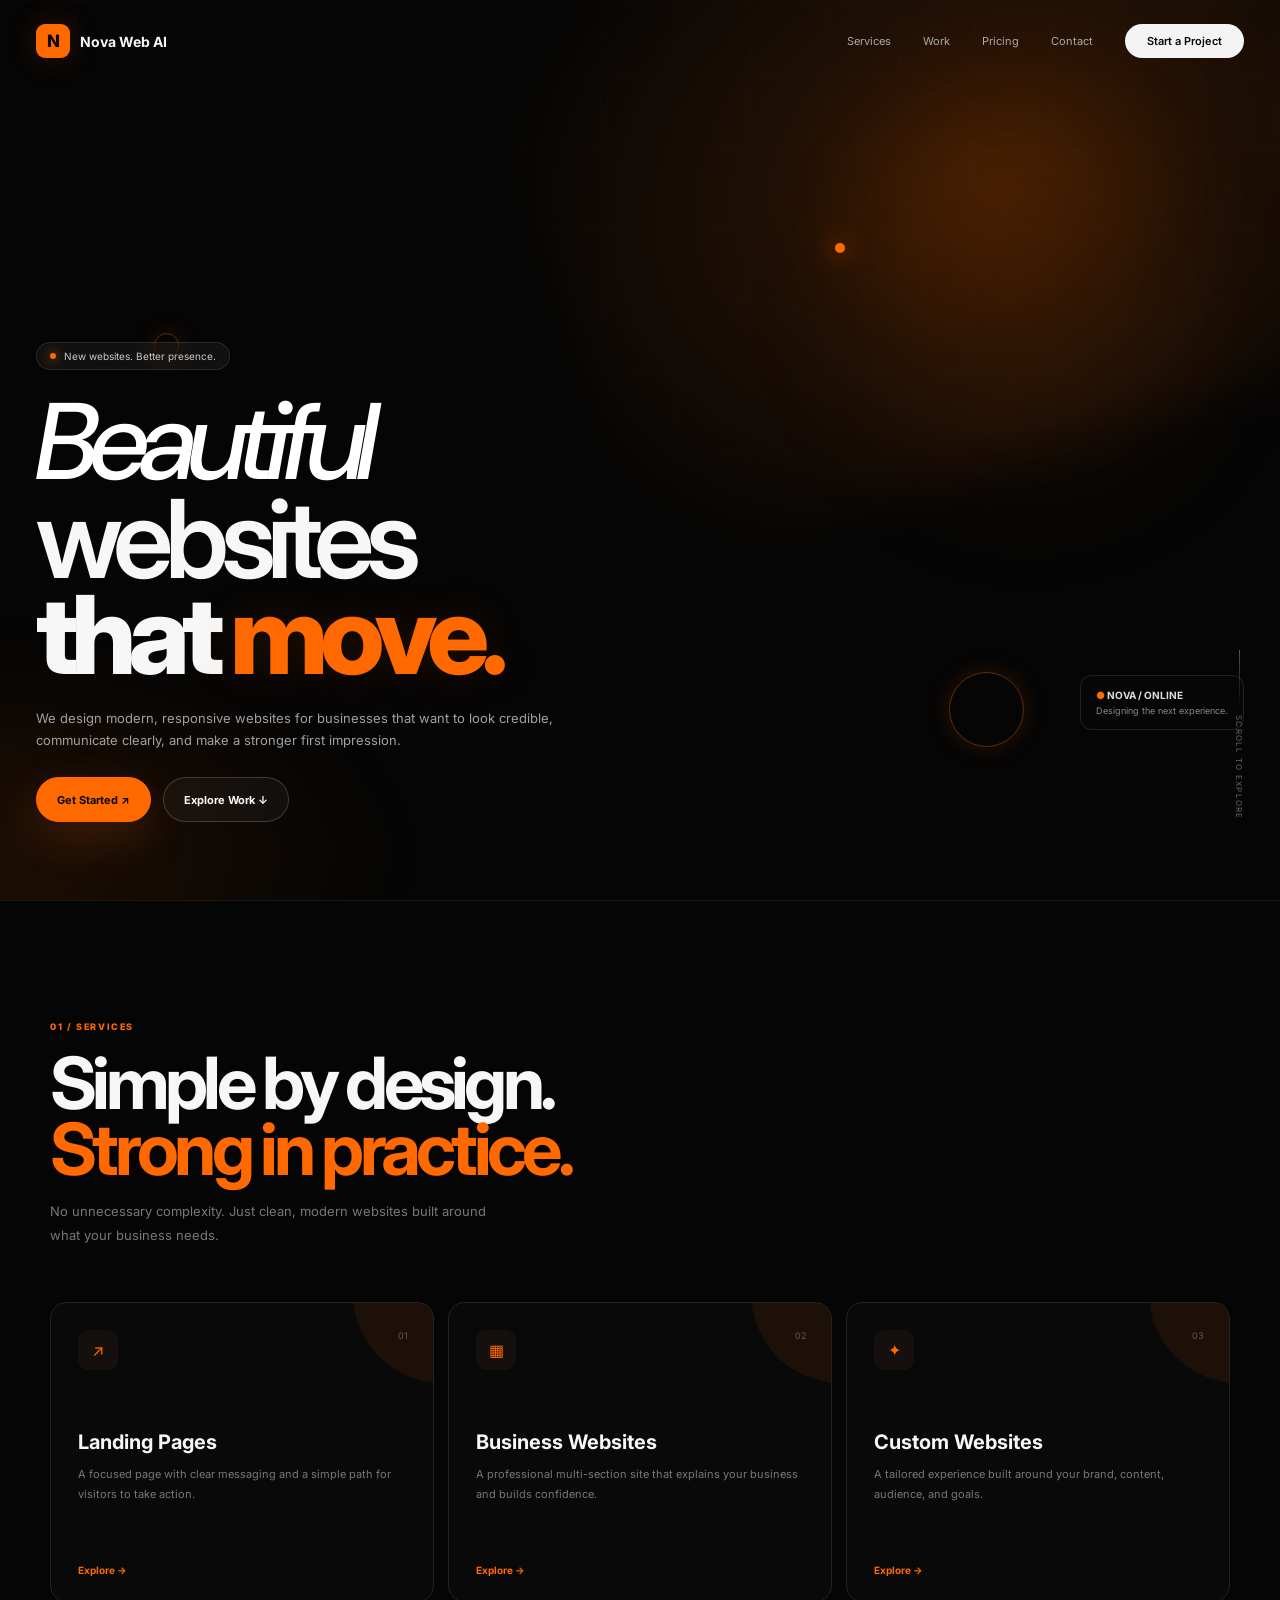
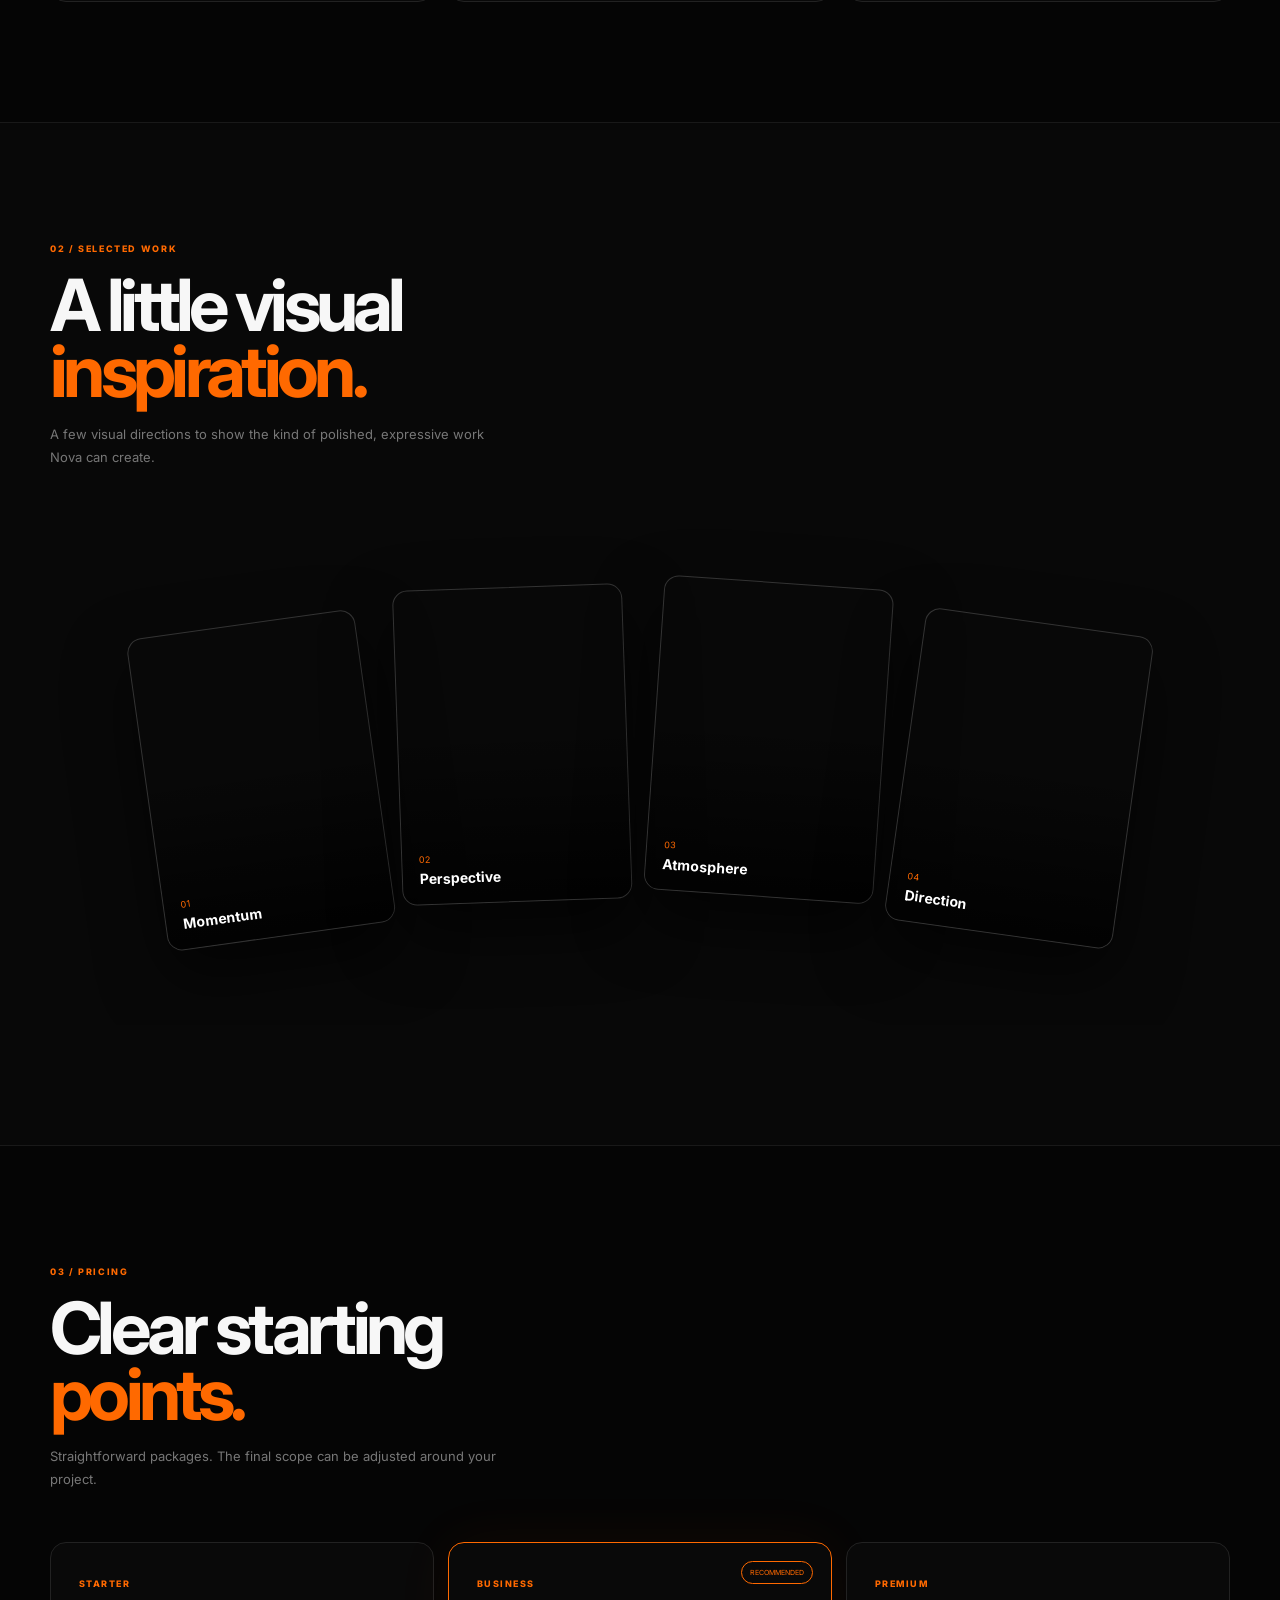
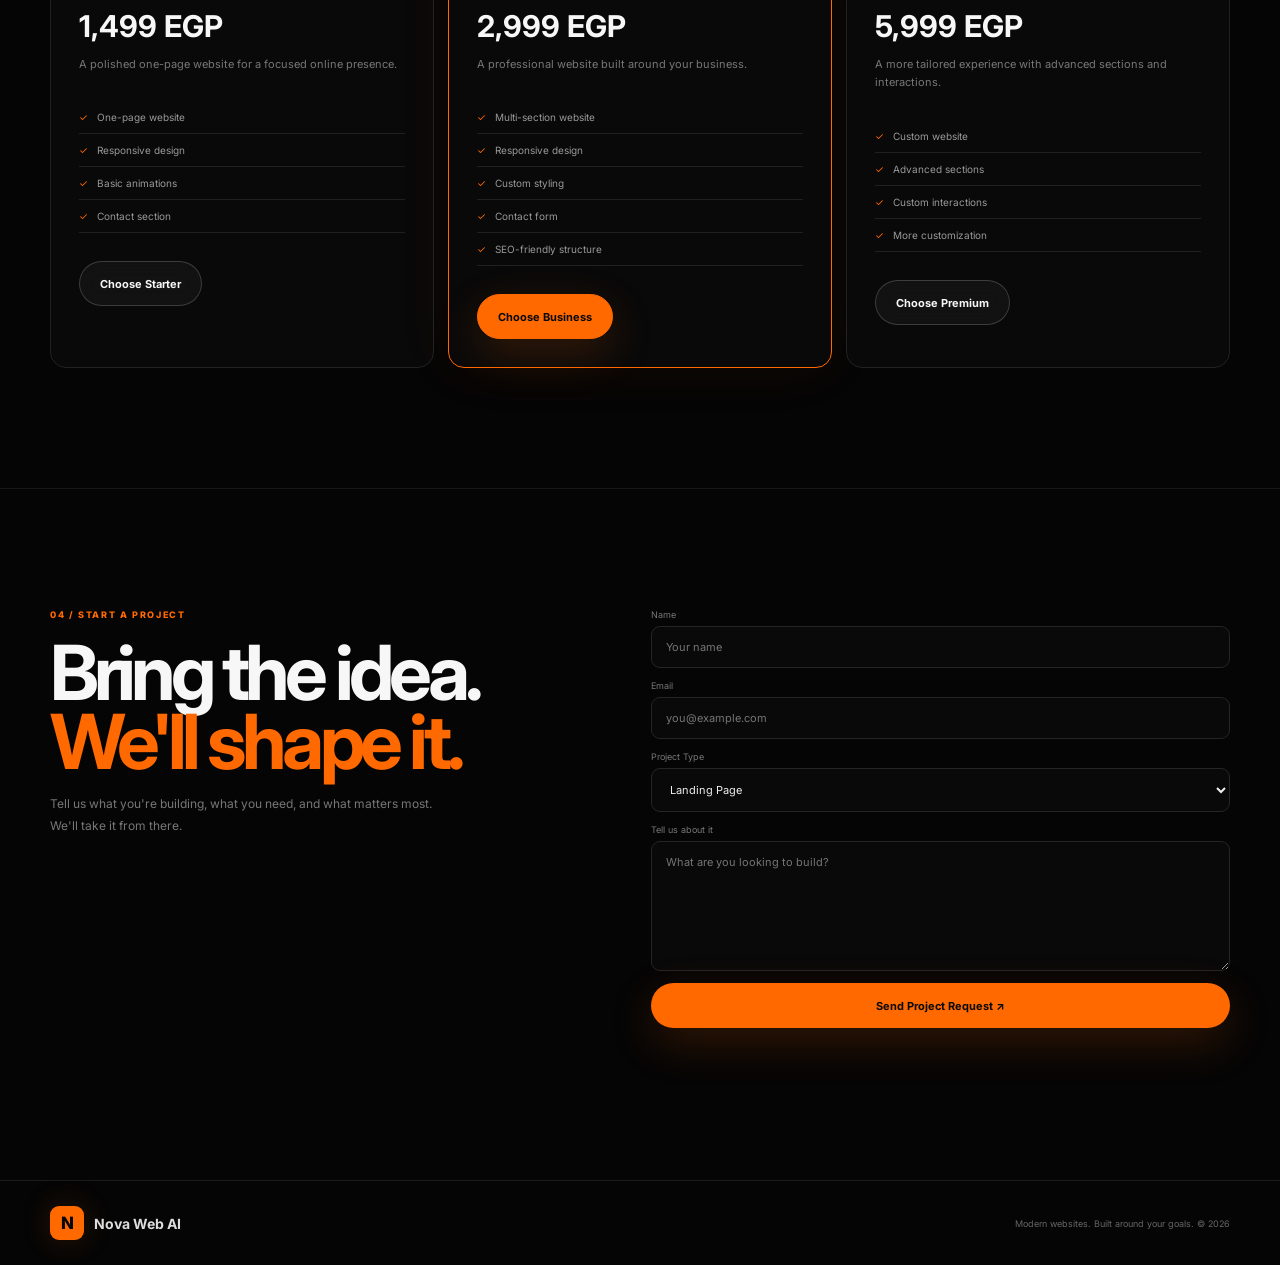
==== commit bd6066fb: "Rebuild Nova homepage with simple editorial VFX layout" ====
--- a/index.html
+++ b/index.html
@@ -5,47 +5,41 @@
 <meta name="theme-color" content="#050505"><meta name="description" content="Nova Web AI — modern websites built around your business.">
 <title>Nova Web AI — Websites That Move</title>
 <link rel="preconnect" href="https://fonts.googleapis.com"><link rel="preconnect" href="https://fonts.gstatic.com" crossorigin>
-<link href="https://fonts.googleapis.com/css2?family=Inter:wght@400;500;600;700;800&display=swap" rel="stylesheet">
+<link href="https://fonts.googleapis.com/css2?family=Inter:wght@400;500;600;700;800&family=DM+Sans:ital,wght@0,400;0,500;0,700;1,500;1,700&display=swap" rel="stylesheet">
 <style>
-:root{--bg:#050505;--panel:#0b0b0b;--line:#222;--text:#f5f5f5;--muted:#888;--orange:#ff6a00;--orange2:#ff8a3d;--max:1180px;--ease:cubic-bezier(.2,.8,.2,1)}
-*{box-sizing:border-box}html{scroll-behavior:smooth;background:var(--bg)}body{margin:0;background:var(--bg);color:var(--text);font-family:Inter,Arial,sans-serif;overflow-x:hidden}a{color:inherit;text-decoration:none}button,input,textarea,select{font:inherit}.container{width:min(calc(100% - 40px),var(--max));margin:auto}.progress{position:fixed;top:0;left:0;height:2px;width:0;background:var(--orange);z-index:9999;box-shadow:0 0 18px rgba(255,106,0,.8)}
-body:before{content:"";position:fixed;inset:-20%;z-index:-5;background:radial-gradient(circle at 12% 15%,rgba(255,106,0,.13),transparent 25%),radial-gradient(circle at 88% 45%,rgba(255,106,0,.08),transparent 25%),radial-gradient(circle at 45% 100%,rgba(255,106,0,.07),transparent 30%);animation:ambient 18s ease-in-out infinite alternate;pointer-events:none}@keyframes ambient{to{transform:translate(2%,-1%) scale(1.05)}}
-.ambient{position:fixed;inset:0;overflow:hidden;pointer-events:none;z-index:-4}.ambient i{position:absolute;border:1px solid rgba(255,106,0,.13);border-radius:50%}.ambient i:nth-child(1){width:90px;height:90px;left:5%;top:25%;animation:f1 12s infinite ease-in-out}.ambient i:nth-child(2){width:24px;height:24px;right:12%;top:20%;background:rgba(255,106,0,.08);animation:f2 8s infinite ease-in-out}.ambient i:nth-child(3){width:150px;height:150px;right:18%;bottom:5%;animation:f3 15s infinite ease-in-out}.ambient i:nth-child(4){width:8px;height:8px;left:45%;top:40%;background:var(--orange);box-shadow:0 0 25px var(--orange);animation:f2 6s infinite ease-in-out}@keyframes f1{50%{transform:translate(38px,-25px) rotate(45deg)}}@keyframes f2{50%{transform:translate(-20px,30px) scale(1.2)}}@keyframes f3{50%{transform:translate(-35px,-20px)}}
-.site-header{position:fixed;z-index:900;left:0;right:0;top:0;background:rgba(5,5,5,.68);backdrop-filter:blur(18px);border-bottom:1px solid transparent}.site-header.scrolled{border-color:#222;background:rgba(5,5,5,.92)}.nav{height:76px;display:flex;align-items:center;justify-content:space-between}.brand{display:flex;align-items:center;gap:10px;font-size:14px;font-weight:700}.brand-mark{display:grid;place-items:center;width:34px;height:34px;border-radius:10px;background:var(--orange);color:#080808;font-weight:800;font-size:17px}.nav-links{display:flex;align-items:center;gap:27px;color:#999;font-size:12px;font-weight:600}.nav-links a:hover{color:#fff}.nav-cta{border:1px solid rgba(255,106,0,.7);padding:12px 16px;border-radius:9px;color:var(--orange)!important}.menu{display:none;background:none;border:0}.menu span{display:block;width:22px;height:1px;background:#fff;margin:5px}
-.hero{min-height:820px;padding-top:145px;display:grid;grid-template-columns:1.05fr .95fr;gap:65px;align-items:center}.eyebrow,.kicker{font-size:10px;font-weight:800;letter-spacing:.2em;color:var(--orange)}.eyebrow{display:flex;gap:9px;align-items:center}.pulse{width:7px;height:7px;border-radius:50%;background:var(--orange);box-shadow:0 0 18px var(--orange)}h1{font-size:clamp(58px,8vw,104px);line-height:.9;letter-spacing:-.075em;margin:24px 0}h1 span,h2 span{color:var(--orange)}.hero p{max-width:590px;color:#999;line-height:1.8;font-size:16px}.actions{display:flex;gap:12px;margin-top:30px;flex-wrap:wrap}.btn{display:inline-flex;align-items:center;justify-content:center;gap:9px;min-height:48px;padding:0 19px;border-radius:9px;border:1px solid #333;font-size:12px;font-weight:800;transition:.3s var(--ease)}.btn:hover{transform:translateY(-3px)}.primary{background:var(--orange);color:#080808;border-color:var(--orange);box-shadow:0 15px 45px rgba(255,106,0,.14)}.ghost{background:#0b0b0b}.ghost:hover{border-color:#555}.trust{display:flex;gap:18px;color:#666;font-size:10px;margin-top:22px}.trust b{color:#aaa}
-.hero-art{position:relative;min-height:510px}.orb{position:absolute;width:370px;height:370px;right:6%;top:30px;border-radius:50%;background:radial-gradient(circle at 35% 30%,rgba(255,138,61,.32),rgba(255,106,0,.06) 35%,transparent 68%);animation:orb 8s ease-in-out infinite}.orb:after{content:"";position:absolute;inset:25px;border:1px solid rgba(255,106,0,.2);border-radius:50%;animation:spin 20s linear infinite}.orb:before{content:"";position:absolute;width:9px;height:9px;border-radius:50%;background:var(--orange);right:3px;top:50%;box-shadow:0 0 25px var(--orange)}@keyframes orb{50%{transform:translateY(-14px)}}@keyframes spin{to{transform:rotate(360deg)}}.browser{position:absolute;z-index:2;top:75px;left:0;right:0;border:1px solid #292929;border-radius:18px;overflow:hidden;background:#090909;box-shadow:0 35px 90px rgba(0,0,0,.55);transform:rotate(-2deg);transition:.5s var(--ease)}.hero-art:hover .browser{transform:rotate(0) translateY(-6px)}.browser-bar{height:44px;border-bottom:1px solid #222;display:flex;align-items:center;padding:0 15px}.dots{display:flex;gap:5px}.dots i{width:7px;height:7px;border-radius:50%;background:#333}.address{margin:auto;color:#555;font-size:9px}.mock{height:355px;padding:25px;background:linear-gradient(145deg,#111,#070707)}.mock-nav{display:flex;gap:20px;color:#666;font-size:8px}.mock-nav b{margin-right:auto;color:#eee}.mock-content{height:290px;display:grid;grid-template-columns:1fr .7fr;align-items:center;gap:15px}.mock-copy small{font-size:7px;color:var(--orange);letter-spacing:.15em}.mock-copy strong{display:block;font-size:37px;line-height:.92;letter-spacing:-.06em;margin:12px 0}.mock-copy p{font-size:9px;color:#666;line-height:1.5}.mock-line{width:70px;height:7px;border-radius:5px;background:var(--orange)}.mock-shape{height:210px;border:1px solid #292929;border-radius:50% 50% 18px 18px;background:radial-gradient(circle at 50% 45%,rgba(255,106,0,.2),transparent 35%)}.float-card{position:absolute;z-index:3;padding:12px 14px;border:1px solid #2b2b2b;border-radius:12px;background:rgba(10,10,10,.88);backdrop-filter:blur(12px);display:flex;gap:10px;align-items:center;box-shadow:0 18px 45px rgba(0,0,0,.4);animation:cardfloat 5s ease-in-out infinite}.float-card b{display:block;font-size:10px}.float-card small{display:block;color:#666;font-size:8px;margin-top:3px}.float-icon{display:grid;place-items:center;width:28px;height:28px;border-radius:8px;background:rgba(255,106,0,.1);color:var(--orange)}.float-one{left:-25px;bottom:65px}.float-two{right:-15px;top:25px;animation-delay:-2s}@keyframes cardfloat{50%{transform:translateY(-8px)}}
-.strip{border-top:1px solid #202020;border-bottom:1px solid #202020;display:grid;grid-template-columns:repeat(4,1fr)}.strip>div{padding:24px 22px;border-right:1px solid #202020}.strip>div:last-child{border:0}.strip span{color:var(--orange);font-size:9px}.strip b{display:block;font-size:11px;margin-top:10px}.strip small{display:block;color:#666;font-size:9px;margin-top:4px}
-.section{padding:125px 0}.section-head{display:grid;grid-template-columns:1fr .7fr;gap:50px;align-items:end;margin-bottom:52px}.section-head h2{font-size:clamp(42px,5.5vw,72px);line-height:.95;letter-spacing:-.065em;margin:18px 0 0}.section-head p{color:#777;line-height:1.8;font-size:13px;max-width:440px;margin:0}
-.services{display:grid;grid-template-columns:repeat(3,1fr);gap:14px}.service{min-height:320px;padding:28px;border:1px solid #222;border-radius:16px;background:#090909;position:relative;overflow:hidden;transition:.35s var(--ease)}.service:hover{transform:translateY(-8px);border-color:#4a2817;box-shadow:0 25px 60px rgba(0,0,0,.35)}.service-icon{width:42px;height:42px;border-radius:11px;display:grid;place-items:center;background:#15100d;color:var(--orange)}.service-num{position:absolute;right:25px;top:28px;color:#555;font-size:10px}.service h3{margin:60px 0 12px;font-size:21px}.service p{color:#777;font-size:12px;line-height:1.8}.service a{position:absolute;left:28px;bottom:26px;color:var(--orange);font-size:10px;font-weight:800}
-.process{background:#080808;border-top:1px solid #171717;border-bottom:1px solid #171717}.steps{display:grid;grid-template-columns:repeat(4,1fr);border:1px solid #242424;border-radius:16px;overflow:hidden}.step{min-height:245px;padding:27px;border-right:1px solid #242424}.step:last-child{border:0}.step>span{color:var(--orange);font-size:10px}.step h3{font-size:17px;margin:55px 0 10px}.step p{color:#6f6f6f;font-size:11px;line-height:1.75}
-/* SELECTED WORK — tilted visual wall inspired by the supplied reference */
-.work-section{position:relative;overflow:hidden}.work-stage{position:relative;height:560px;margin-top:15px;display:flex;align-items:center;justify-content:center;gap:30px}.work-stage:before{content:"";position:absolute;width:680px;height:220px;left:50%;top:50%;transform:translate(-50%,-50%);background:radial-gradient(ellipse,rgba(255,106,0,.09),transparent 70%);filter:blur(20px);pointer-events:none}.work-photo{position:relative;width:245px;height:330px;border-radius:17px;background:#f1f1f1;border:1px solid #333;box-shadow:0 30px 65px rgba(0,0,0,.55);overflow:hidden;transition:transform .55s var(--ease),box-shadow .55s var(--ease);will-change:transform}.work-photo:nth-child(1){transform:rotate(-8deg) translateY(15px)}.work-photo:nth-child(2){transform:rotate(-2deg) translateY(-22px)}.work-photo:nth-child(3){transform:rotate(4deg) translateY(-28px)}.work-photo:nth-child(4){transform:rotate(8deg) translateY(12px)}.work-photo:hover{transform:rotate(0) translateY(-22px) scale(1.045);z-index:5;box-shadow:0 42px 90px rgba(0,0,0,.7)}.photo-img{position:absolute;inset:0;background-size:cover;background-position:center;filter:grayscale(1) contrast(1.05);transition:filter .5s,transform .6s}.work-photo:hover .photo-img{filter:grayscale(.45) contrast(1.08);transform:scale(1.05)}.photo-img.one{background-image:url('https://images.unsplash.com/photo-1500530855697-b586d89ba3ee?auto=format&fit=crop&w=700&q=85')}.photo-img.two{background-image:url('https://images.unsplash.com/photo-1519501025264-65ba15a82390?auto=format&fit=crop&w=700&q=85')}.photo-img.three{background-image:url('https://images.unsplash.com/photo-1493246507139-91e8fad9978e?auto=format&fit=crop&w=700&q=85')}.photo-img.four{background-image:url('https://images.unsplash.com/photo-1449824913935-59a10b8d2000?auto=format&fit=crop&w=700&q=85')}.photo-overlay{position:absolute;inset:0;background:linear-gradient(to top,rgba(0,0,0,.72),transparent 48%)}.photo-meta{position:absolute;left:19px;right:19px;bottom:18px;display:flex;justify-content:space-between;align-items:end;color:#fff}.photo-meta small{display:block;font-size:8px;letter-spacing:.16em;color:#ddd}.photo-meta b{display:block;font-size:15px;margin-top:5px}.photo-number{font-size:10px;color:var(--orange);font-weight:800}.work-caption{text-align:center;margin-top:-4px;color:#555;font-size:9px;letter-spacing:.14em}.work-caption span{color:var(--orange)}
-.pricing{display:grid;grid-template-columns:repeat(3,1fr);gap:14px}.price{position:relative;padding:28px;border:1px solid #222;border-radius:16px;background:#090909;min-height:390px}.price.recommended{border-color:var(--orange);box-shadow:0 0 55px rgba(255,106,0,.07)}.badge{position:absolute;right:18px;top:18px;border:1px solid var(--orange);color:var(--orange);padding:6px 8px;border-radius:30px;font-size:7px;font-weight:800}.price-label{color:var(--orange);font-size:9px;font-weight:800;letter-spacing:.15em}.price h3{font-size:31px;margin:18px 0 8px}.price>p{color:#777;font-size:12px;line-height:1.7}.price ul{list-style:none;padding:0;margin:28px 0}.price li{border-bottom:1px solid #202020;padding:11px 0;color:#999;font-size:10px}.price li:before{content:'✓';color:var(--orange);margin-right:10px}.full{width:100%;margin-top:8px}
-.faq{border-top:1px solid #171717}.faq-layout{display:grid;grid-template-columns:.7fr 1fr;gap:80px}.faq h2{font-size:clamp(45px,5vw,68px);line-height:.9;letter-spacing:-.06em;margin:18px 0}.faq-layout>div>p{color:#777;line-height:1.8;font-size:12px}.faq-list details{border-top:1px solid #252525;padding:20px 0}.faq-list details:last-child{border-bottom:1px solid #252525}.faq-list summary{cursor:pointer;list-style:none;display:flex;justify-content:space-between;font-size:13px;font-weight:600}.faq-list summary::-webkit-details-marker{display:none}.faq-list summary span{color:var(--orange);font-size:18px}.faq-list p{color:#777;font-size:11px;line-height:1.7;margin:14px 25px 0 0}
-.contact{padding-bottom:130px}.contact-box{display:grid;grid-template-columns:.8fr 1fr;gap:70px;border:1px solid #242424;border-radius:20px;padding:55px;background:linear-gradient(145deg,#0c0c0c,#070707)}.contact h2{font-size:clamp(45px,5vw,70px);line-height:.9;letter-spacing:-.065em;margin:18px 0}.contact-copy>p{color:#777;line-height:1.8;font-size:12px}.contact-note{display:flex;gap:12px;margin-top:35px}.contact-note>span{color:var(--orange)}.contact-note b{display:block;font-size:11px}.contact-note small{display:block;color:#666;font-size:9px;margin-top:5px}.form{display:grid;gap:13px}.form label{color:#888;font-size:9px}.form input,.form textarea,.form select{display:block;width:100%;margin-top:7px;background:#050505;border:1px solid #292929;border-radius:9px;color:#eee;padding:13px;outline:none}.form textarea{min-height:110px;resize:vertical}.form input:focus,.form textarea:focus,.form select:focus{border-color:var(--orange)}
-footer{border-top:1px solid #202020;padding:30px 0;color:#666;font-size:10px}.footer{display:flex;justify-content:space-between;align-items:center}.footer .brand{color:#ddd}
-@media(max-width:900px){.hero{grid-template-columns:1fr;padding-top:120px}.hero-art{min-height:450px}.strip{grid-template-columns:repeat(2,1fr)}.strip>div:nth-child(2){border-right:0}.strip>div:nth-child(-n+2){border-bottom:1px solid #202020}.services,.pricing{grid-template-columns:1fr}.steps{grid-template-columns:repeat(2,1fr)}.step:nth-child(2){border-right:0}.step:nth-child(-n+2){border-bottom:1px solid #242424}.work-stage{height:700px;gap:0}.work-photo{position:absolute;width:205px;height:285px}.work-photo:nth-child(1){left:4%;top:115px}.work-photo:nth-child(2){left:27%;top:55px}.work-photo:nth-child(3){right:27%;top:55px}.work-photo:nth-child(4){right:4%;top:115px}.faq-layout,.contact-box{grid-template-columns:1fr;gap:40px}.nav-links{display:none}.menu{display:block}}
-@media(max-width:560px){.container{width:min(calc(100% - 28px),var(--max))}.hero{min-height:auto;padding-bottom:80px}.hero-art{min-height:370px}.browser{top:50px}.mock{height:280px}.mock-content{height:215px}.mock-copy strong{font-size:27px}.mock-shape{height:155px}.orb{width:260px;height:260px}.float-one{left:-5px;bottom:20px}.float-two{right:-5px;top:5px}.section{padding:90px 0}.section-head{grid-template-columns:1fr;gap:20px}.steps{grid-template-columns:1fr}.step{border-right:0!important;border-bottom:1px solid #242424}.step:last-child{border-bottom:0}.work-stage{height:620px}.work-photo{width:155px;height:235px}.work-photo:nth-child(1){left:0;top:150px}.work-photo:nth-child(2){left:20%;top:60px}.work-photo:nth-child(3){right:20%;top:60px}.work-photo:nth-child(4){right:0;top:150px}.photo-meta{left:12px;right:12px;bottom:12px}.photo-meta b{font-size:11px}.contact-box{padding:30px 22px}.trust{flex-direction:column;gap:7px}.footer{flex-direction:column;gap:14px;align-items:flex-start}}
-@media(prefers-reduced-motion:reduce){*,*:before,*:after{animation:none!important;transition:none!important;scroll-behavior:auto!important}}
+:root{--bg:#050505;--ink:#f7f7f7;--muted:#999;--orange:#ff6900;--line:rgba(255,255,255,.12);--ease:cubic-bezier(.2,.8,.2,1)}
+*{box-sizing:border-box}html{background:#050505;color:var(--ink);scroll-behavior:smooth}body{margin:0;min-height:100vh;background:#050505;color:var(--ink);font-family:Inter,Arial,sans-serif;overflow-x:hidden}a{color:inherit;text-decoration:none}button,input,textarea,select{font:inherit}.page{position:relative;min-height:100vh;overflow:hidden;background:#050505}
+/* ambient VFX */
+.vfx{position:absolute;inset:0;pointer-events:none;overflow:hidden}.vfx:before{content:"";position:absolute;width:1000px;height:700px;right:-240px;top:-260px;background:radial-gradient(ellipse at 45% 60%,rgba(255,105,0,.25),rgba(255,105,0,.10) 30%,transparent 67%);filter:blur(24px);transform:rotate(-18deg);animation:blob 13s ease-in-out infinite alternate}.vfx:after{content:"";position:absolute;width:850px;height:450px;left:-430px;bottom:-180px;background:radial-gradient(ellipse,rgba(255,105,0,.11),transparent 68%);filter:blur(32px);animation:blob2 16s ease-in-out infinite alternate}.glow{position:absolute;width:320px;height:320px;border-radius:50%;right:7%;top:17%;background:rgba(255,105,0,.07);filter:blur(70px);animation:float 8s ease-in-out infinite}.grid{position:absolute;inset:0;opacity:.07;background-image:linear-gradient(rgba(255,105,0,.35) 1px,transparent 1px),linear-gradient(90deg,rgba(255,105,0,.35) 1px,transparent 1px);background-size:75px 75px;mask-image:linear-gradient(to bottom,black,transparent 75%);animation:gridmove 24s linear infinite}.particle{position:absolute;border:1px solid rgba(255,105,0,.38);border-radius:50%;box-shadow:0 0 25px rgba(255,105,0,.15)}.p1{width:75px;height:75px;right:20%;bottom:17%;animation:float 9s ease-in-out infinite}.p2{width:10px;height:10px;background:var(--orange);right:34%;top:27%;box-shadow:0 0 25px var(--orange);animation:float2 6s ease-in-out infinite}.p3{width:25px;height:25px;left:12%;top:37%;animation:float2 10s ease-in-out infinite reverse}
+@keyframes blob{to{transform:rotate(-12deg) translate(-50px,55px) scale(1.08)}}@keyframes blob2{to{transform:translate(90px,-30px) scale(1.1)}}@keyframes gridmove{to{background-position:75px 75px}}@keyframes float{0%,100%{transform:translate3d(0,0,0)}50%{transform:translate3d(-20px,-24px,0)}}@keyframes float2{0%,100%{transform:translate3d(0,0,0) rotate(0)}50%{transform:translate3d(18px,-25px,0) rotate(90deg)}}
+.header{position:relative;z-index:10;width:min(calc(100% - 72px),1280px);height:82px;margin:0 auto;display:flex;align-items:center;justify-content:space-between}.brand{display:flex;align-items:center;gap:10px;font-weight:700;font-size:14px}.mark{width:34px;height:34px;border-radius:9px;display:grid;place-items:center;background:var(--orange);color:#070707;font-weight:800;font-size:17px;box-shadow:0 0 30px rgba(255,105,0,.18)}.nav{display:flex;align-items:center;gap:32px;color:#aaa;font-size:11px}.nav a{transition:color .25s,transform .25s}.nav a:hover{color:#fff;transform:translateY(-1px)}.login{padding:10px 22px;border-radius:30px;background:#f4f4f4;color:#080808!important;font-weight:600}.menu{display:none;background:none;border:0}.menu span{display:block;width:22px;height:1px;background:#fff;margin:5px}
+.hero{position:relative;z-index:2;width:min(calc(100% - 72px),1280px);min-height:calc(100vh - 82px);margin:0 auto;display:flex;align-items:flex-end;padding:0 0 78px}.copy{max-width:680px}.eyebrow{display:inline-flex;align-items:center;gap:8px;padding:7px 13px;border:1px solid rgba(255,255,255,.1);border-radius:30px;background:rgba(255,255,255,.05);color:#c9c9c9;font-size:10px;margin-bottom:22px;backdrop-filter:blur(12px)}.eyebrow i{width:6px;height:6px;background:var(--orange);border-radius:50%;box-shadow:0 0 12px var(--orange)}h1{font-size:clamp(58px,8.5vw,112px);line-height:.88;letter-spacing:-.075em;margin:0;max-width:760px;font-weight:600}h1 em{font-family:'DM Sans',sans-serif;font-weight:500;color:#fff}h1 strong{display:block;font-weight:800}.accent{color:var(--orange);text-shadow:0 0 45px rgba(255,105,0,.13)}.sub{max-width:560px;margin:24px 0 0;color:#a1a1a1;font-size:13px;line-height:1.75}.actions{display:flex;gap:12px;margin-top:25px}.btn{display:inline-flex;align-items:center;justify-content:center;min-height:45px;padding:0 20px;border-radius:25px;font-size:11px;font-weight:700;border:1px solid rgba(255,255,255,.18);transition:.3s var(--ease)}.btn:hover{transform:translateY(-3px)}.primary{background:var(--orange);color:#090909;border-color:var(--orange);box-shadow:0 15px 45px rgba(255,105,0,.18)}.secondary{background:rgba(255,255,255,.04);backdrop-filter:blur(10px)}.secondary:hover{background:rgba(255,255,255,.08)}
+.scroll{position:absolute;right:0;bottom:80px;display:flex;align-items:center;gap:10px;color:#666;font-size:8px;letter-spacing:.16em;writing-mode:vertical-rl}.scroll:before{content:"";width:1px;height:55px;background:linear-gradient(#555,transparent)}.status{position:absolute;right:0;bottom:70px;padding:13px 15px;border:1px solid rgba(255,255,255,.1);background:rgba(10,10,10,.42);backdrop-filter:blur(15px);border-radius:12px;color:#888;font-size:9px;transform:translateY(-100px);animation:cardfloat 5s ease-in-out infinite}.status b{display:block;color:#ddd;font-size:10px;margin-bottom:4px}.status span{color:var(--orange)}@keyframes cardfloat{50%{transform:translateY(-112px)}}
+.section{position:relative;border-top:1px solid #191919;background:#050505;padding:120px 0}.wrap{width:min(calc(100% - 72px),1180px);margin:auto}.section-kicker{color:var(--orange);font-size:9px;font-weight:800;letter-spacing:.18em}.section-title{font-size:clamp(42px,6vw,72px);line-height:.92;letter-spacing:-.065em;margin:18px 0}.section-title span{color:var(--orange)}.section-intro{color:#777;font-size:13px;line-height:1.8;max-width:450px}.cards{display:grid;grid-template-columns:repeat(3,1fr);gap:14px;margin-top:55px}.card{min-height:300px;padding:27px;border:1px solid #222;border-radius:16px;background:#090909;position:relative;transition:.35s var(--ease);overflow:hidden}.card:after{content:"";position:absolute;width:180px;height:180px;right:-100px;top:-100px;border-radius:50%;background:rgba(255,105,0,.08);transition:.4s}.card:hover{transform:translateY(-8px);border-color:#4a2817}.card:hover:after{right:-55px;top:-55px}.num{position:absolute;right:25px;top:27px;color:#555;font-size:9px}.icon{width:40px;height:40px;border-radius:10px;display:grid;place-items:center;background:#15100d;color:var(--orange);font-size:16px}.card h3{margin:60px 0 10px;font-size:20px}.card p{color:#777;font-size:11px;line-height:1.8}.card a{position:absolute;bottom:25px;color:var(--orange);font-size:10px;font-weight:700}
+.work{background:#080808}.work-wall{height:520px;display:flex;align-items:center;justify-content:center;gap:24px;overflow:hidden;margin-top:35px}.photo{position:relative;width:230px;height:315px;border:1px solid #333;border-radius:15px;overflow:hidden;box-shadow:0 28px 65px rgba(0,0,0,.6);transition:.55s var(--ease)}.photo:nth-child(1){transform:rotate(-8deg) translateY(16px)}.photo:nth-child(2){transform:rotate(-2deg) translateY(-20px)}.photo:nth-child(3){transform:rotate(4deg) translateY(-25px)}.photo:nth-child(4){transform:rotate(8deg) translateY(14px)}.photo:hover{transform:rotate(0) translateY(-25px) scale(1.05);z-index:4;border-color:var(--orange);box-shadow:0 40px 90px rgba(0,0,0,.75)}.pic{position:absolute;inset:0;background-size:cover;background-position:center;filter:grayscale(1) contrast(1.1);transition:.5s}.photo:hover .pic{filter:grayscale(.25) contrast(1.05);transform:scale(1.05)}.pic.a{background-image:url('https://images.unsplash.com/photo-1500530855697-b586d89ba3ee?auto=format&fit=crop&w=700&q=85')}.pic.b{background-image:url('https://images.unsplash.com/photo-1519501025264-65ba15a82390?auto=format&fit=crop&w=700&q=85')}.pic.c{background-image:url('https://images.unsplash.com/photo-1493246507139-91e8fad9978e?auto=format&fit=crop&w=700&q=85')}.pic.d{background-image:url('https://images.unsplash.com/photo-1449824913935-59a10b8d2000?auto=format&fit=crop&w=700&q=85')}.photo:after{content:"";position:absolute;inset:0;background:linear-gradient(transparent 45%,rgba(0,0,0,.78))}.photo label{position:absolute;z-index:2;left:17px;bottom:17px;font-size:9px;color:#fff}.photo label b{display:block;font-size:14px;margin-top:5px}.photo label span{color:var(--orange)}
+.price-grid{display:grid;grid-template-columns:repeat(3,1fr);gap:14px;margin-top:50px}.price{padding:28px;border:1px solid #222;border-radius:16px;background:#090909;min-height:360px;position:relative}.price.recommended{border-color:var(--orange);box-shadow:0 0 60px rgba(255,105,0,.06)}.price .tag{position:absolute;right:18px;top:18px;color:var(--orange);font-size:7px;border:1px solid var(--orange);padding:6px 8px;border-radius:20px}.price small{color:var(--orange);font-size:9px;font-weight:800;letter-spacing:.16em}.price h3{font-size:30px;margin:17px 0 8px}.price p{color:#777;font-size:11px;line-height:1.7}.price ul{padding:0;list-style:none;margin:28px 0}.price li{border-bottom:1px solid #202020;padding:10px 0;color:#999;font-size:10px}.price li:before{content:'✓';color:var(--orange);margin-right:9px}
+.contact{border-top:1px solid #171717}.contact-grid{display:grid;grid-template-columns:.9fr 1fr;gap:80px;align-items:start}.contact h2{font-size:clamp(45px,6vw,76px);line-height:.9;letter-spacing:-.065em;margin:18px 0}.contact h2 span{color:var(--orange)}.contact-copy p{color:#777;font-size:12px;line-height:1.8;max-width:400px}.form{display:grid;gap:12px}.form input,.form textarea,.form select{width:100%;border:1px solid #252525;background:#090909;color:#eee;border-radius:9px;padding:13px 14px;outline:none;font-size:11px}.form textarea{min-height:130px;resize:vertical}.form input:focus,.form textarea:focus,.form select:focus{border-color:#70401f}.form label{color:#777;font-size:9px}.form label>*{display:block;margin-top:6px}.form .btn{width:100%;border:0;cursor:pointer}.form-status{font-size:10px;color:#777}
+footer{border-top:1px solid #1b1b1b;padding:25px 0;color:#666;font-size:9px}.footer{width:min(calc(100% - 72px),1180px);margin:auto;display:flex;justify-content:space-between;align-items:center}.footer .brand{color:#ddd}
+@media(max-width:850px){.header,.hero,.wrap,.footer{width:min(calc(100% - 36px),1180px)}.nav{display:none}.menu{display:block}.hero{min-height:calc(100vh - 82px);padding-bottom:55px}.status,.scroll{display:none}.cards,.price-grid,.contact-grid{grid-template-columns:1fr}.section{padding:90px 0}.work-wall{height:470px;gap:10px}.photo{width:24vw;height:310px}.photo:nth-child(1){transform:rotate(-7deg) translateY(25px)}.photo:nth-child(2){transform:rotate(-2deg) translateY(-15px)}.photo:nth-child(3){transform:rotate(3deg) translateY(-15px)}.photo:nth-child(4){transform:rotate(7deg) translateY(25px)}.contact-grid{gap:45px}}
+@media(max-width:560px){h1{font-size:54px}.hero{padding-bottom:42px}.sub{font-size:12px}.actions{flex-direction:column;align-items:flex-start}.btn{padding:0 18px}.work-wall{height:390px}.photo{width:23vw;height:260px;border-radius:11px}.photo label{left:10px;bottom:11px}.photo label b{font-size:10px}.photo label span{font-size:7px}.cards{margin-top:35px}}
+@media(prefers-reduced-motion:reduce){*,*:before,*:after{animation:none!important;scroll-behavior:auto!important;transition:none!important}}
 </style>
 </head>
 <body>
-<div class="progress"></div><div class="ambient" aria-hidden="true"><i></i><i></i><i></i><i></i></div>
-<header class="site-header"><nav class="nav container"><a class="brand" href="#top"><span class="brand-mark">N</span>Nova Web AI</a><div class="nav-links"><a href="#services">Services</a><a href="#work">Work</a><a href="#process">Process</a><a href="#pricing">Pricing</a><a href="#contact">Contact</a><a class="nav-cta" href="#contact">Start a Project ↗</a></div><button class="menu" aria-label="Menu"><span></span><span></span><span></span></button></nav></header>
-<main id="top">
-<section class="hero container"><div><div class="eyebrow"><span class="pulse"></span> Independent web design studio</div><h1>We build websites that <span>move.</span></h1><p>Nova Web AI creates clear, modern websites for businesses that want a stronger presence online — without unnecessary complexity.</p><div class="actions"><a class="btn primary" href="#contact">Start a Project ↗</a><a class="btn ghost" href="#work">See Our Work ↓</a></div><div class="trust"><b>✓ Responsive by default</b><b>✓ Designed around your goals</b></div></div><div class="hero-art"><div class="orb"></div><div class="browser"><div class="browser-bar"><div class="dots"><i></i><i></i><i></i></div><div class="address">yourbusiness.com</div></div><div class="mock"><div class="mock-nav"><b>NOVA</b><span>WORK</span><span>ABOUT</span><span>CONTACT</span></div><div class="mock-content"><div class="mock-copy"><small>YOUR BUSINESS / ONLINE</small><strong>Make a strong<br><span>first impression.</span></strong><p>Clear message. Sharp design. Better experience.</p><div class="mock-line"></div></div><div class="mock-shape"></div></div></div></div><div class="float-card float-one"><span class="float-icon">↗</span><div><b>Fast & responsive</b><small>Built for every screen</small></div></div><div class="float-card float-two"><span class="float-icon">✦</span><div><b>Thoughtful design</b><small>Made around your brand</small></div></div></div></section>
-<div class="strip container"><div><span>01</span><b>Fast & Responsive</b><small>Looks right everywhere</small></div><div><span>02</span><b>Modern Design</b><small>Clean, intentional interfaces</small></div><div><span>03</span><b>Built With Purpose</b><small>Focused on what matters</small></div><div><span>04</span><b>Ready to Grow</b><small>A foundation to build on</small></div></div>
-<section class="section container" id="services"><div class="section-head"><div><span class="kicker">01 / SERVICES</span><h2>Less noise.<br><span>Better websites.</span></h2></div><p>Focused web design for businesses, brands, and entrepreneurs who want a site that feels considered and works hard.</p></div><div class="services"><article class="service"><span class="service-num">01</span><div class="service-icon">↗</div><h3>Landing Pages</h3><p>One focused page with strong hierarchy, clear messaging, and a simple path for visitors to take action.</p><a href="#contact">Explore service →</a></article><article class="service"><span class="service-num">02</span><div class="service-icon">▦</div><h3>Business Websites</h3><p>A professional website that explains what you do, builds confidence, and makes contacting you easy.</p><a href="#contact">Explore service →</a></article><article class="service"><span class="service-num">03</span><div class="service-icon">✦</div><h3>Custom Websites</h3><p>A tailored experience built around your brand, content, functionality, and the people using the site.</p><a href="#contact">Explore service →</a></article></div></section>
-<section class="process section" id="process"><div class="container"><div class="section-head"><div><span class="kicker">02 / PROCESS</span><h2>From rough idea to <span>real site.</span></h2></div><p>A straightforward process. You explain the goal; we shape the experience.</p></div><div class="steps"><div class="step"><span>01</span><h3>Tell Us the Goal</h3><p>Share your business, audience, references, and what the website needs to accomplish.</p></div><div class="step"><span>02</span><h3>Shape the Direction</h3><p>We turn the brief into a clear visual structure, content hierarchy, and user flow.</p></div><div class="step"><span>03</span><h3>Build the Experience</h3><p>The approved direction becomes a responsive, polished website with working interactions.</p></div><div class="step"><span>04</span><h3>Ready to Launch</h3><p>Review the final build, connect your domain, and put your website online.</p></div></div></div></section>
-<section class="section work-section" id="work"><div class="container"><div class="section-head"><div><span class="kicker">03 / SELECTED WORK</span><h2>A few directions.<br><span>One studio.</span></h2></div><p>Instead of ordinary project cards, selected work is presented like a moving wall of visual references — inspired by the photo layout you sent.</p></div><div class="work-stage"><article class="work-photo"><div class="photo-img one"></div><div class="photo-overlay"></div><div class="photo-meta"><div><small>CONCEPT / 01</small><b>Northline</b></div><span class="photo-number">01</span></div></article><article class="work-photo"><div class="photo-img two"></div><div class="photo-overlay"></div><div class="photo-meta"><div><small>CONCEPT / 02</small><b>Frame Studio</b></div><span class="photo-number">02</span></div></article><article class="work-photo"><div class="photo-img three"></div><div class="photo-overlay"></div><div class="photo-meta"><div><small>CONCEPT / 03</small><b>Vertex</b></div><span class="photo-number">03</span></div></article><article class="work-photo"><div class="photo-img four"></div><div class="photo-overlay"></div><div class="photo-meta"><div><small>CONCEPT / 04</small><b>Nova / Visual</b></div><span class="photo-number">04</span></div></article></div><div class="work-caption"><span>HOVER</span> TO BRING A DIRECTION FORWARD</div></div></section>
-<section class="section container" id="pricing"><div class="section-head"><div><span class="kicker">04 / PRICING</span><h2>Simple starting <span>points.</span></h2></div><p>Three straightforward packages to make it easier to understand where a project can begin.</p></div><div class="pricing"><article class="price"><span class="price-label">STARTER</span><h3>1,499 EGP</h3><p>A polished one-page website for a focused online presence.</p><ul><li>One-page website</li><li>Responsive design</li><li>Basic animations</li><li>Contact section</li><li>Basic customization</li></ul><a class="btn ghost full" href="#contact">Choose Starter</a></article><article class="price recommended"><span class="badge">RECOMMENDED</span><span class="price-label">BUSINESS</span><h3>2,999 EGP</h3><p>A professional multi-section website built around your business.</p><ul><li>Multi-section website</li><li>Responsive design</li><li>Custom styling</li><li>Contact form</li><li>Basic animations</li><li>SEO-friendly structure</li></ul><a class="btn primary full" href="#contact">Choose Business</a></article><article class="price"><span class="price-label">PREMIUM</span><h3>5,999 EGP</h3><p>A tailored website with advanced sections and interactions.</p><ul><li>Custom website</li><li>Advanced sections</li><li>Custom interactions</li><li>More customization</li><li>Responsive build</li><li>Priority handling</li></ul><a class="btn ghost full" href="#contact">Choose Premium</a></article></div></section>
-<section class="section faq" id="faq"><div class="container faq-layout"><div><span class="kicker">05 / FAQ</span><h2>Questions,<br><span>answered.</span></h2><p>Not sure which direction fits? Send the basics of your idea and we can figure out the right starting point.</p></div><div class="faq-list"><details><summary>How does a project start?<span>+</span></summary><p>Send a few details about your business, goals, and what you need.</p></details><details><summary>Can you build from scratch?<span>+</span></summary><p>Yes. We can start from an idea, an existing brand, or references you already like.</p></details><details><summary>Will it work on mobile?<span>+</span></summary><p>Yes. Responsive behavior is included across screen sizes.</p></details><details><summary>Can I request changes?<span>+</span></summary><p>Yes. The direction can be refined during the project.</p></details></div></div></section>
-<section class="contact section" id="contact"><div class="container contact-box"><div class="contact-copy"><span class="kicker">06 / START A PROJECT</span><h2>Bring the idea.<br><span>We'll shape it.</span></h2><p>Tell us what you're building, what you need, and what matters most.</p><div class="contact-note"><span>✦</span><div><b>Small project or big idea</b><small>Every website starts with a useful conversation.</small></div></div></div><form class="form" action="https://formsubmit.co/sniperalt17@gmail.com" method="POST"><input type="hidden" name="_subject" value="New Nova Web AI Project Request"><input type="hidden" name="_captcha" value="false"><label>Name<input name="name" placeholder="Your name" required></label><label>Email<input name="email" type="email" placeholder="you@example.com" required></label><label>Business / Brand<input name="business" placeholder="Your business name"></label><label>Website Type<select name="type"><option>Landing Page</option><option>Business Website</option><option>Custom Website</option></select></label><label>Project Description<textarea name="description" placeholder="What are you looking to build?" required></textarea></label><button class="btn primary full" type="submit">Send Project Request ↗</button></form></div></section>
-</main><footer><div class="container footer"><a class="brand" href="#top"><span class="brand-mark">N</span>Nova Web AI</a><span>Modern websites. Built around your goals.</span><span>© 2026 Nova Web AI</span></div></footer>
+<div class="page">
+<div class="vfx"><div class="grid"></div><div class="glow"></div><i class="particle p1"></i><i class="particle p2"></i><i class="particle p3"></i></div>
+<header class="header"><a class="brand" href="#top"><span class="mark">N</span><span>Nova Web AI</span></a><nav class="nav"><a href="#services">Services</a><a href="#work">Work</a><a href="#pricing">Pricing</a><a href="#contact">Contact</a><a class="login" href="#contact">Start a Project</a></nav><button class="menu" aria-label="Open menu"><span></span><span></span><span></span></button></header>
+<main id="top" class="hero"><div class="copy"><div class="eyebrow"><i></i> New websites. Better presence.</div><h1><em>Beautiful</em> websites<br><strong>that <span class="accent">move.</span></strong></h1><p class="sub">We design modern, responsive websites for businesses that want to look credible, communicate clearly, and make a stronger first impression.</p><div class="actions"><a class="btn primary" href="#contact">Get Started ↗</a><a class="btn secondary" href="#work">Explore Work ↓</a></div></div><div class="status"><b><span>●</span> NOVA / ONLINE</b>Designing the next experience.</div><div class="scroll">SCROLL TO EXPLORE</div></main>
+</div>
+<section class="section" id="services"><div class="wrap"><div class="section-kicker">01 / SERVICES</div><h2 class="section-title">Simple by design.<br><span>Strong in practice.</span></h2><p class="section-intro">No unnecessary complexity. Just clean, modern websites built around what your business needs.</p><div class="cards"><article class="card"><span class="num">01</span><div class="icon">↗</div><h3>Landing Pages</h3><p>A focused page with clear messaging and a simple path for visitors to take action.</p><a href="#contact">Explore →</a></article><article class="card"><span class="num">02</span><div class="icon">▦</div><h3>Business Websites</h3><p>A professional multi-section site that explains your business and builds confidence.</p><a href="#contact">Explore →</a></article><article class="card"><span class="num">03</span><div class="icon">✦</div><h3>Custom Websites</h3><p>A tailored experience built around your brand, content, audience, and goals.</p><a href="#contact">Explore →</a></article></div></div></section>
+<section class="section work" id="work"><div class="wrap"><div class="section-kicker">02 / SELECTED WORK</div><h2 class="section-title">A little visual<br><span>inspiration.</span></h2><p class="section-intro">A few visual directions to show the kind of polished, expressive work Nova can create.</p><div class="work-wall"><article class="photo"><div class="pic a"></div><label><span>01</span><b>Momentum</b></label></article><article class="photo"><div class="pic b"></div><label><span>02</span><b>Perspective</b></label></article><article class="photo"><div class="pic c"></div><label><span>03</span><b>Atmosphere</b></label></article><article class="photo"><div class="pic d"></div><label><span>04</span><b>Direction</b></label></article></div></div></section>
+<section class="section" id="pricing"><div class="wrap"><div class="section-kicker">03 / PRICING</div><h2 class="section-title">Clear starting<br><span>points.</span></h2><p class="section-intro">Straightforward packages. The final scope can be adjusted around your project.</p><div class="price-grid"><article class="price"><small>STARTER</small><h3>1,499 EGP</h3><p>A polished one-page website for a focused online presence.</p><ul><li>One-page website</li><li>Responsive design</li><li>Basic animations</li><li>Contact section</li></ul><a class="btn secondary" href="#contact">Choose Starter</a></article><article class="price recommended"><span class="tag">RECOMMENDED</span><small>BUSINESS</small><h3>2,999 EGP</h3><p>A professional website built around your business.</p><ul><li>Multi-section website</li><li>Responsive design</li><li>Custom styling</li><li>Contact form</li><li>SEO-friendly structure</li></ul><a class="btn primary" href="#contact">Choose Business</a></article><article class="price"><small>PREMIUM</small><h3>5,999 EGP</h3><p>A more tailored experience with advanced sections and interactions.</p><ul><li>Custom website</li><li>Advanced sections</li><li>Custom interactions</li><li>More customization</li></ul><a class="btn secondary" href="#contact">Choose Premium</a></article></div></div></section>
+<section class="section contact" id="contact"><div class="wrap contact-grid"><div class="contact-copy"><div class="section-kicker">04 / START A PROJECT</div><h2>Bring the idea.<br><span>We'll shape it.</span></h2><p>Tell us what you're building, what you need, and what matters most. We'll take it from there.</p></div><form class="form" id="contactForm"><label>Name<input name="name" placeholder="Your name" required></label><label>Email<input name="email" type="email" placeholder="you@example.com" required></label><label>Project Type<select name="type"><option>Landing Page</option><option>Business Website</option><option>Custom Website</option></select></label><label>Tell us about it<textarea name="description" placeholder="What are you looking to build?" required></textarea></label><button class="btn primary" type="submit">Send Project Request ↗</button><p class="form-status" id="formStatus"></p></form></div></section>
+<footer><div class="footer"><a class="brand" href="#top"><span class="mark">N</span><span>Nova Web AI</span></a><span>Modern websites. Built around your goals. © 2026</span></div></footer>
 <script>
-const header=document.querySelector('.site-header'),progress=document.querySelector('.progress');
-addEventListener('scroll',()=>{header.classList.toggle('scrolled',scrollY>20);progress.style.width=(scrollY/(document.documentElement.scrollHeight-innerHeight)*100)+'%'});
-document.querySelectorAll('a[href^="#"]').forEach(a=>a.addEventListener('click',e=>{const el=document.querySelector(a.getAttribute('href'));if(el){e.preventDefault();el.scrollIntoView({behavior:'smooth',block:'start'})}}));
-const menu=document.querySelector('.menu'),links=document.querySelector('.nav-links');menu?.addEventListener('click',()=>{const open=links.dataset.open==='1';links.dataset.open=open?'0':'1';links.style.display=open?'':'flex';links.style.position='absolute';links.style.top='76px';links.style.left='14px';links.style.right='14px';links.style.padding='18px';links.style.flexDirection='column';links.style.background='rgba(5,5,5,.97)';links.style.border='1px solid #222';links.style.borderRadius='12px'});
+const menu=document.querySelector('.menu'),nav=document.querySelector('.nav');menu?.addEventListener('click',()=>{const open=nav.classList.toggle('open');menu.setAttribute('aria-expanded',open)});
+if(nav){const style=document.createElement('style');style.textContent='@media(max-width:850px){.nav.open{display:flex;position:absolute;top:70px;right:18px;flex-direction:column;align-items:stretch;gap:0;width:190px;padding:10px;background:rgba(8,8,8,.96);border:1px solid #252525;border-radius:14px;backdrop-filter:blur(18px)}.nav.open a{padding:12px}.nav.open .login{text-align:center;margin-top:5px}}';document.head.appendChild(style)}
+const form=document.querySelector('#contactForm'),status=document.querySelector('#formStatus');form?.addEventListener('submit',e=>{e.preventDefault();status.textContent='Thanks — your project request is ready. Connect the email endpoint to receive submissions.';status.style.color='#ff6900';form.reset()});
 </script>
-</body></html>
+</body>
+</html>
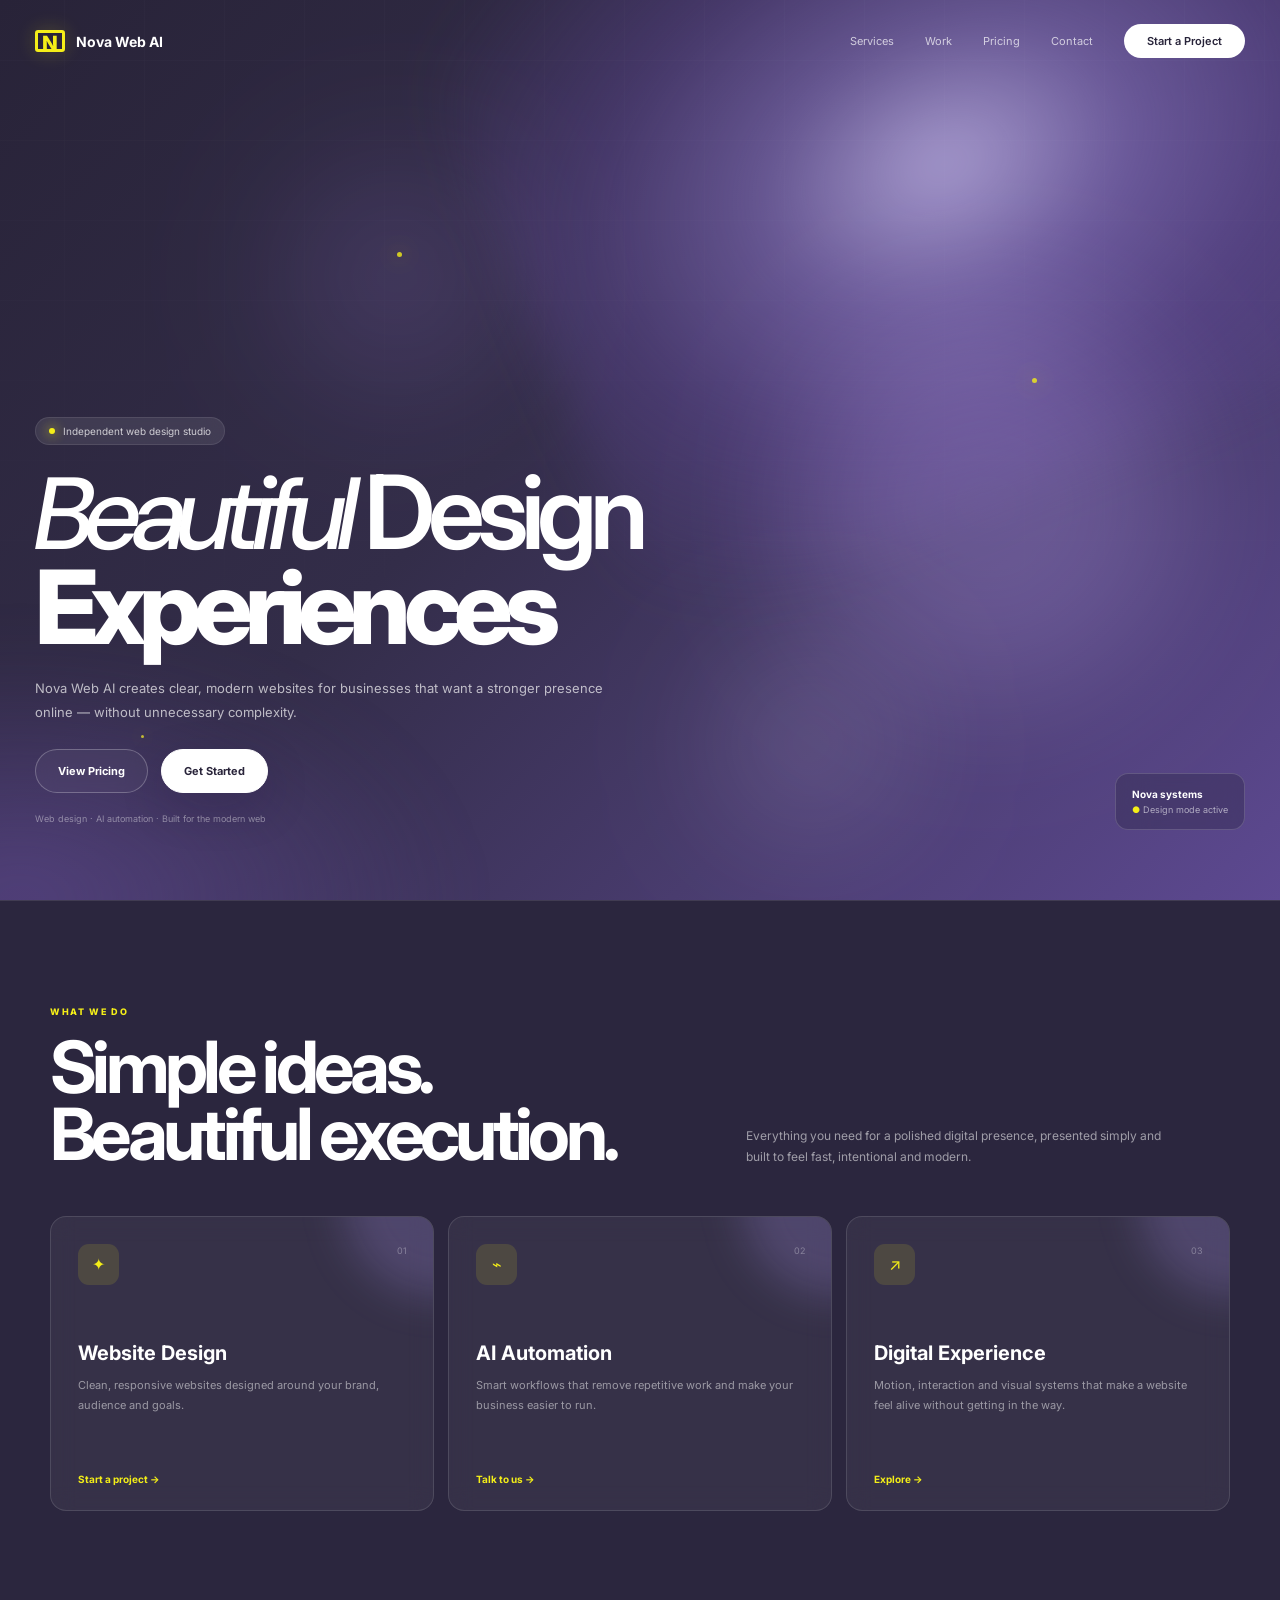
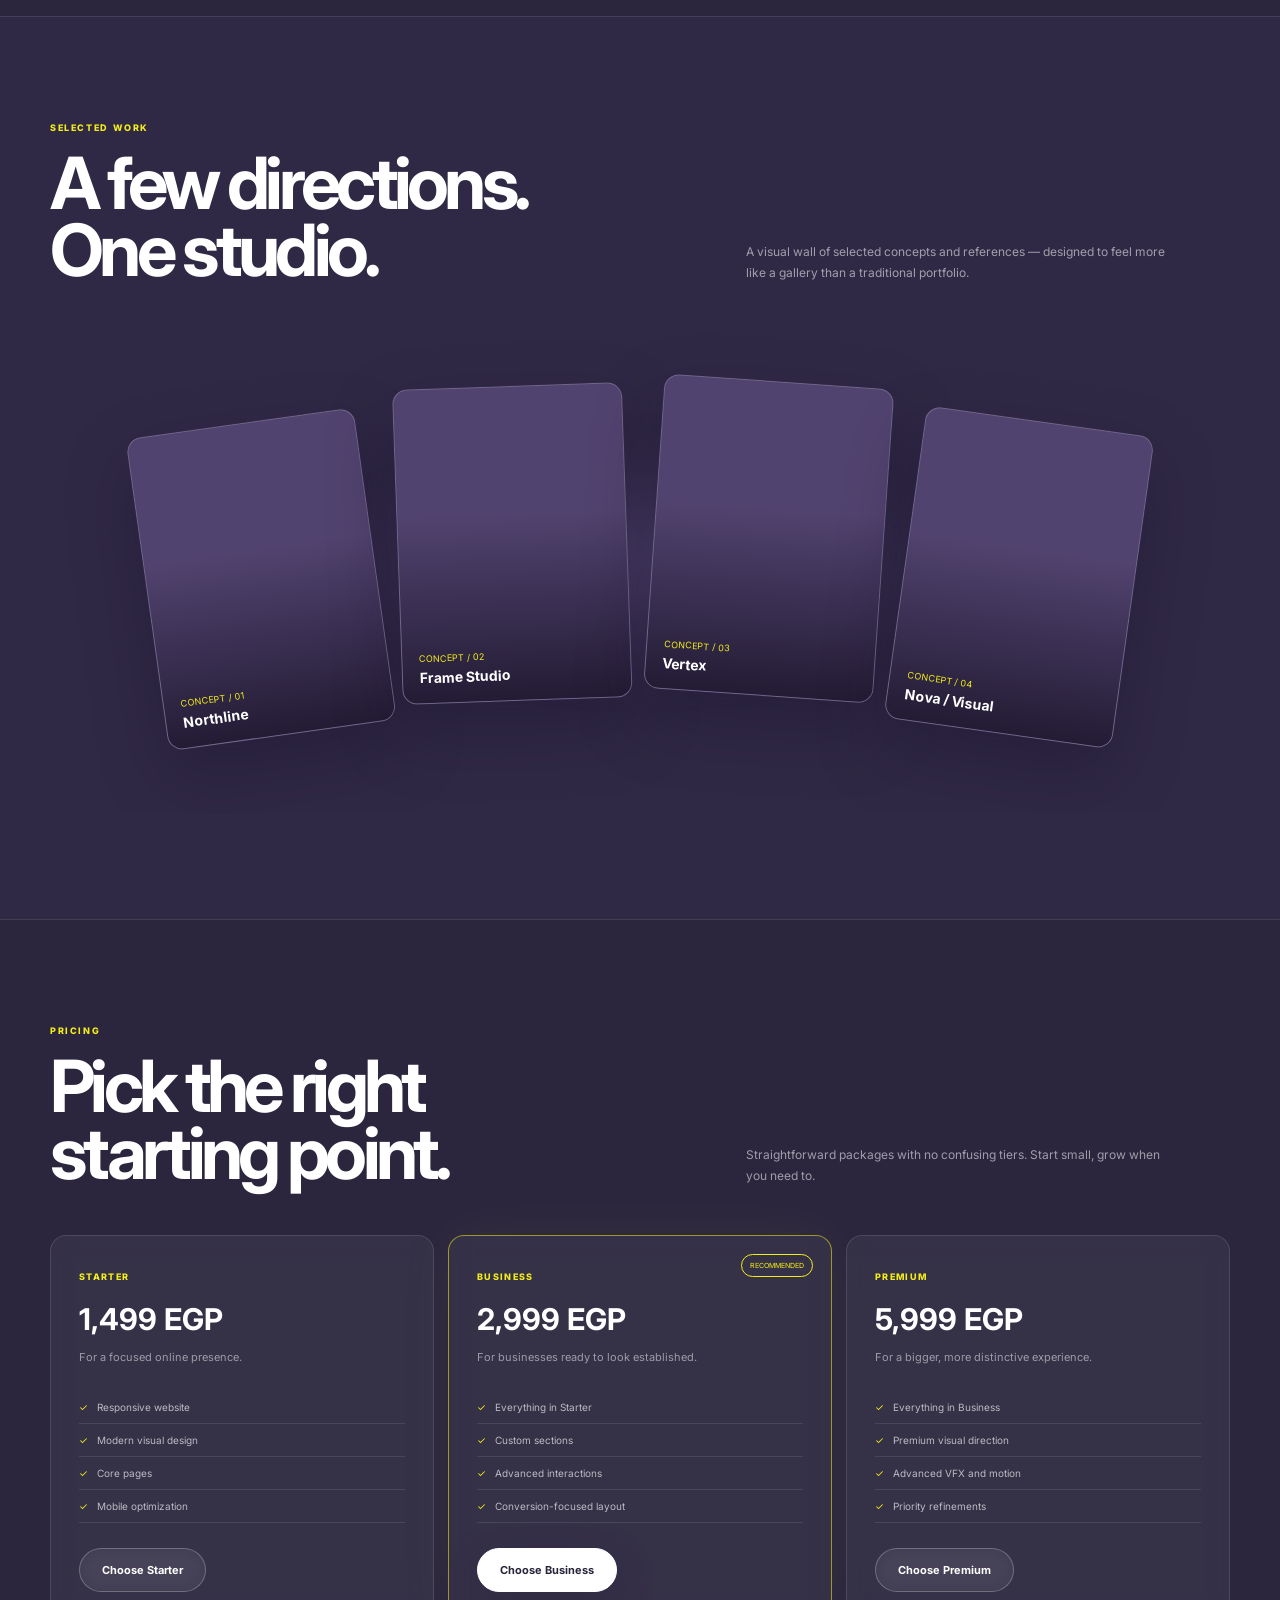
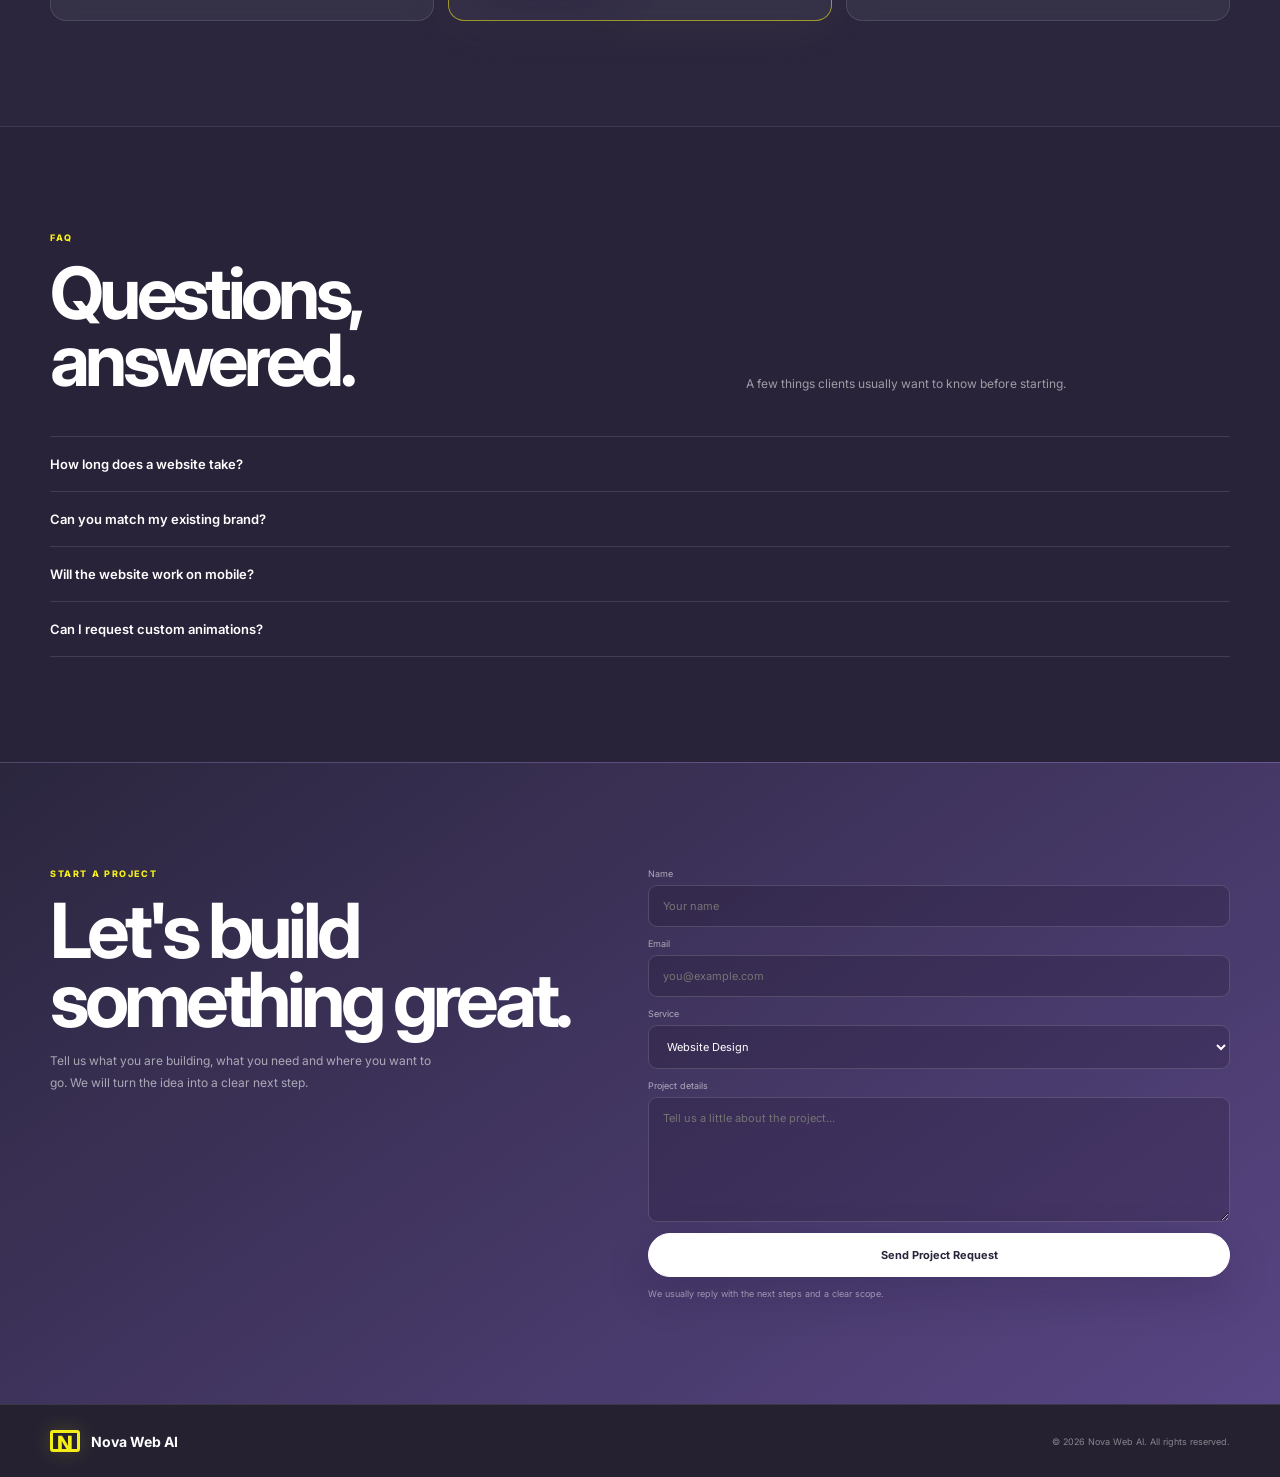
==== commit d7e34203: "Redesign entire site with animated purple VFX theme inspired by reference" ====
--- a/index.html
+++ b/index.html
@@ -1,45 +1,74 @@
 <!doctype html>
 <html lang="en">
 <head>
-<meta charset="utf-8"><meta name="viewport" content="width=device-width,initial-scale=1">
-<meta name="theme-color" content="#050505"><meta name="description" content="Nova Web AI — modern websites built around your business.">
-<title>Nova Web AI — Websites That Move</title>
-<link rel="preconnect" href="https://fonts.googleapis.com"><link rel="preconnect" href="https://fonts.gstatic.com" crossorigin>
-<link href="https://fonts.googleapis.com/css2?family=Inter:wght@400;500;600;700;800&family=DM+Sans:ital,wght@0,400;0,500;0,700;1,500;1,700&display=swap" rel="stylesheet">
+<meta charset="utf-8">
+<meta name="viewport" content="width=device-width,initial-scale=1">
+<meta name="theme-color" content="#29243a">
+<meta name="description" content="Nova Web AI — modern websites built around your business.">
+<title>Nova Web AI — Beautiful Digital Experiences</title>
+<link rel="preconnect" href="https://fonts.googleapis.com">
+<link rel="preconnect" href="https://fonts.gstatic.com" crossorigin>
+<link href="https://fonts.googleapis.com/css2?family=Inter:wght@400;500;600;700;800&family=DM+Sans:ital,wght@0,500;0,700;1,500&display=swap" rel="stylesheet">
 <style>
-:root{--bg:#050505;--ink:#f7f7f7;--muted:#999;--orange:#ff6900;--line:rgba(255,255,255,.12);--ease:cubic-bezier(.2,.8,.2,1)}
-*{box-sizing:border-box}html{background:#050505;color:var(--ink);scroll-behavior:smooth}body{margin:0;min-height:100vh;background:#050505;color:var(--ink);font-family:Inter,Arial,sans-serif;overflow-x:hidden}a{color:inherit;text-decoration:none}button,input,textarea,select{font:inherit}.page{position:relative;min-height:100vh;overflow:hidden;background:#050505}
-/* ambient VFX */
-.vfx{position:absolute;inset:0;pointer-events:none;overflow:hidden}.vfx:before{content:"";position:absolute;width:1000px;height:700px;right:-240px;top:-260px;background:radial-gradient(ellipse at 45% 60%,rgba(255,105,0,.25),rgba(255,105,0,.10) 30%,transparent 67%);filter:blur(24px);transform:rotate(-18deg);animation:blob 13s ease-in-out infinite alternate}.vfx:after{content:"";position:absolute;width:850px;height:450px;left:-430px;bottom:-180px;background:radial-gradient(ellipse,rgba(255,105,0,.11),transparent 68%);filter:blur(32px);animation:blob2 16s ease-in-out infinite alternate}.glow{position:absolute;width:320px;height:320px;border-radius:50%;right:7%;top:17%;background:rgba(255,105,0,.07);filter:blur(70px);animation:float 8s ease-in-out infinite}.grid{position:absolute;inset:0;opacity:.07;background-image:linear-gradient(rgba(255,105,0,.35) 1px,transparent 1px),linear-gradient(90deg,rgba(255,105,0,.35) 1px,transparent 1px);background-size:75px 75px;mask-image:linear-gradient(to bottom,black,transparent 75%);animation:gridmove 24s linear infinite}.particle{position:absolute;border:1px solid rgba(255,105,0,.38);border-radius:50%;box-shadow:0 0 25px rgba(255,105,0,.15)}.p1{width:75px;height:75px;right:20%;bottom:17%;animation:float 9s ease-in-out infinite}.p2{width:10px;height:10px;background:var(--orange);right:34%;top:27%;box-shadow:0 0 25px var(--orange);animation:float2 6s ease-in-out infinite}.p3{width:25px;height:25px;left:12%;top:37%;animation:float2 10s ease-in-out infinite reverse}
-@keyframes blob{to{transform:rotate(-12deg) translate(-50px,55px) scale(1.08)}}@keyframes blob2{to{transform:translate(90px,-30px) scale(1.1)}}@keyframes gridmove{to{background-position:75px 75px}}@keyframes float{0%,100%{transform:translate3d(0,0,0)}50%{transform:translate3d(-20px,-24px,0)}}@keyframes float2{0%,100%{transform:translate3d(0,0,0) rotate(0)}50%{transform:translate3d(18px,-25px,0) rotate(90deg)}}
-.header{position:relative;z-index:10;width:min(calc(100% - 72px),1280px);height:82px;margin:0 auto;display:flex;align-items:center;justify-content:space-between}.brand{display:flex;align-items:center;gap:10px;font-weight:700;font-size:14px}.mark{width:34px;height:34px;border-radius:9px;display:grid;place-items:center;background:var(--orange);color:#070707;font-weight:800;font-size:17px;box-shadow:0 0 30px rgba(255,105,0,.18)}.nav{display:flex;align-items:center;gap:32px;color:#aaa;font-size:11px}.nav a{transition:color .25s,transform .25s}.nav a:hover{color:#fff;transform:translateY(-1px)}.login{padding:10px 22px;border-radius:30px;background:#f4f4f4;color:#080808!important;font-weight:600}.menu{display:none;background:none;border:0}.menu span{display:block;width:22px;height:1px;background:#fff;margin:5px}
-.hero{position:relative;z-index:2;width:min(calc(100% - 72px),1280px);min-height:calc(100vh - 82px);margin:0 auto;display:flex;align-items:flex-end;padding:0 0 78px}.copy{max-width:680px}.eyebrow{display:inline-flex;align-items:center;gap:8px;padding:7px 13px;border:1px solid rgba(255,255,255,.1);border-radius:30px;background:rgba(255,255,255,.05);color:#c9c9c9;font-size:10px;margin-bottom:22px;backdrop-filter:blur(12px)}.eyebrow i{width:6px;height:6px;background:var(--orange);border-radius:50%;box-shadow:0 0 12px var(--orange)}h1{font-size:clamp(58px,8.5vw,112px);line-height:.88;letter-spacing:-.075em;margin:0;max-width:760px;font-weight:600}h1 em{font-family:'DM Sans',sans-serif;font-weight:500;color:#fff}h1 strong{display:block;font-weight:800}.accent{color:var(--orange);text-shadow:0 0 45px rgba(255,105,0,.13)}.sub{max-width:560px;margin:24px 0 0;color:#a1a1a1;font-size:13px;line-height:1.75}.actions{display:flex;gap:12px;margin-top:25px}.btn{display:inline-flex;align-items:center;justify-content:center;min-height:45px;padding:0 20px;border-radius:25px;font-size:11px;font-weight:700;border:1px solid rgba(255,255,255,.18);transition:.3s var(--ease)}.btn:hover{transform:translateY(-3px)}.primary{background:var(--orange);color:#090909;border-color:var(--orange);box-shadow:0 15px 45px rgba(255,105,0,.18)}.secondary{background:rgba(255,255,255,.04);backdrop-filter:blur(10px)}.secondary:hover{background:rgba(255,255,255,.08)}
-.scroll{position:absolute;right:0;bottom:80px;display:flex;align-items:center;gap:10px;color:#666;font-size:8px;letter-spacing:.16em;writing-mode:vertical-rl}.scroll:before{content:"";width:1px;height:55px;background:linear-gradient(#555,transparent)}.status{position:absolute;right:0;bottom:70px;padding:13px 15px;border:1px solid rgba(255,255,255,.1);background:rgba(10,10,10,.42);backdrop-filter:blur(15px);border-radius:12px;color:#888;font-size:9px;transform:translateY(-100px);animation:cardfloat 5s ease-in-out infinite}.status b{display:block;color:#ddd;font-size:10px;margin-bottom:4px}.status span{color:var(--orange)}@keyframes cardfloat{50%{transform:translateY(-112px)}}
-.section{position:relative;border-top:1px solid #191919;background:#050505;padding:120px 0}.wrap{width:min(calc(100% - 72px),1180px);margin:auto}.section-kicker{color:var(--orange);font-size:9px;font-weight:800;letter-spacing:.18em}.section-title{font-size:clamp(42px,6vw,72px);line-height:.92;letter-spacing:-.065em;margin:18px 0}.section-title span{color:var(--orange)}.section-intro{color:#777;font-size:13px;line-height:1.8;max-width:450px}.cards{display:grid;grid-template-columns:repeat(3,1fr);gap:14px;margin-top:55px}.card{min-height:300px;padding:27px;border:1px solid #222;border-radius:16px;background:#090909;position:relative;transition:.35s var(--ease);overflow:hidden}.card:after{content:"";position:absolute;width:180px;height:180px;right:-100px;top:-100px;border-radius:50%;background:rgba(255,105,0,.08);transition:.4s}.card:hover{transform:translateY(-8px);border-color:#4a2817}.card:hover:after{right:-55px;top:-55px}.num{position:absolute;right:25px;top:27px;color:#555;font-size:9px}.icon{width:40px;height:40px;border-radius:10px;display:grid;place-items:center;background:#15100d;color:var(--orange);font-size:16px}.card h3{margin:60px 0 10px;font-size:20px}.card p{color:#777;font-size:11px;line-height:1.8}.card a{position:absolute;bottom:25px;color:var(--orange);font-size:10px;font-weight:700}
-.work{background:#080808}.work-wall{height:520px;display:flex;align-items:center;justify-content:center;gap:24px;overflow:hidden;margin-top:35px}.photo{position:relative;width:230px;height:315px;border:1px solid #333;border-radius:15px;overflow:hidden;box-shadow:0 28px 65px rgba(0,0,0,.6);transition:.55s var(--ease)}.photo:nth-child(1){transform:rotate(-8deg) translateY(16px)}.photo:nth-child(2){transform:rotate(-2deg) translateY(-20px)}.photo:nth-child(3){transform:rotate(4deg) translateY(-25px)}.photo:nth-child(4){transform:rotate(8deg) translateY(14px)}.photo:hover{transform:rotate(0) translateY(-25px) scale(1.05);z-index:4;border-color:var(--orange);box-shadow:0 40px 90px rgba(0,0,0,.75)}.pic{position:absolute;inset:0;background-size:cover;background-position:center;filter:grayscale(1) contrast(1.1);transition:.5s}.photo:hover .pic{filter:grayscale(.25) contrast(1.05);transform:scale(1.05)}.pic.a{background-image:url('https://images.unsplash.com/photo-1500530855697-b586d89ba3ee?auto=format&fit=crop&w=700&q=85')}.pic.b{background-image:url('https://images.unsplash.com/photo-1519501025264-65ba15a82390?auto=format&fit=crop&w=700&q=85')}.pic.c{background-image:url('https://images.unsplash.com/photo-1493246507139-91e8fad9978e?auto=format&fit=crop&w=700&q=85')}.pic.d{background-image:url('https://images.unsplash.com/photo-1449824913935-59a10b8d2000?auto=format&fit=crop&w=700&q=85')}.photo:after{content:"";position:absolute;inset:0;background:linear-gradient(transparent 45%,rgba(0,0,0,.78))}.photo label{position:absolute;z-index:2;left:17px;bottom:17px;font-size:9px;color:#fff}.photo label b{display:block;font-size:14px;margin-top:5px}.photo label span{color:var(--orange)}
-.price-grid{display:grid;grid-template-columns:repeat(3,1fr);gap:14px;margin-top:50px}.price{padding:28px;border:1px solid #222;border-radius:16px;background:#090909;min-height:360px;position:relative}.price.recommended{border-color:var(--orange);box-shadow:0 0 60px rgba(255,105,0,.06)}.price .tag{position:absolute;right:18px;top:18px;color:var(--orange);font-size:7px;border:1px solid var(--orange);padding:6px 8px;border-radius:20px}.price small{color:var(--orange);font-size:9px;font-weight:800;letter-spacing:.16em}.price h3{font-size:30px;margin:17px 0 8px}.price p{color:#777;font-size:11px;line-height:1.7}.price ul{padding:0;list-style:none;margin:28px 0}.price li{border-bottom:1px solid #202020;padding:10px 0;color:#999;font-size:10px}.price li:before{content:'✓';color:var(--orange);margin-right:9px}
-.contact{border-top:1px solid #171717}.contact-grid{display:grid;grid-template-columns:.9fr 1fr;gap:80px;align-items:start}.contact h2{font-size:clamp(45px,6vw,76px);line-height:.9;letter-spacing:-.065em;margin:18px 0}.contact h2 span{color:var(--orange)}.contact-copy p{color:#777;font-size:12px;line-height:1.8;max-width:400px}.form{display:grid;gap:12px}.form input,.form textarea,.form select{width:100%;border:1px solid #252525;background:#090909;color:#eee;border-radius:9px;padding:13px 14px;outline:none;font-size:11px}.form textarea{min-height:130px;resize:vertical}.form input:focus,.form textarea:focus,.form select:focus{border-color:#70401f}.form label{color:#777;font-size:9px}.form label>*{display:block;margin-top:6px}.form .btn{width:100%;border:0;cursor:pointer}.form-status{font-size:10px;color:#777}
-footer{border-top:1px solid #1b1b1b;padding:25px 0;color:#666;font-size:9px}.footer{width:min(calc(100% - 72px),1180px);margin:auto;display:flex;justify-content:space-between;align-items:center}.footer .brand{color:#ddd}
-@media(max-width:850px){.header,.hero,.wrap,.footer{width:min(calc(100% - 36px),1180px)}.nav{display:none}.menu{display:block}.hero{min-height:calc(100vh - 82px);padding-bottom:55px}.status,.scroll{display:none}.cards,.price-grid,.contact-grid{grid-template-columns:1fr}.section{padding:90px 0}.work-wall{height:470px;gap:10px}.photo{width:24vw;height:310px}.photo:nth-child(1){transform:rotate(-7deg) translateY(25px)}.photo:nth-child(2){transform:rotate(-2deg) translateY(-15px)}.photo:nth-child(3){transform:rotate(3deg) translateY(-15px)}.photo:nth-child(4){transform:rotate(7deg) translateY(25px)}.contact-grid{gap:45px}}
-@media(max-width:560px){h1{font-size:54px}.hero{padding-bottom:42px}.sub{font-size:12px}.actions{flex-direction:column;align-items:flex-start}.btn{padding:0 18px}.work-wall{height:390px}.photo{width:23vw;height:260px;border-radius:11px}.photo label{left:10px;bottom:11px}.photo label b{font-size:10px}.photo label span{font-size:7px}.cards{margin-top:35px}}
-@media(prefers-reduced-motion:reduce){*,*:before,*:after{animation:none!important;scroll-behavior:auto!important;transition:none!important}}
+:root{--bg:#29243a;--bg2:#332d48;--purple:#7258ad;--purple2:#8b72c4;--violet:#5f48a0;--yellow:#f4ee18;--white:#fff;--muted:rgba(255,255,255,.67);--soft:rgba(255,255,255,.1);--line:rgba(255,255,255,.14);--max:1180px;--ease:cubic-bezier(.2,.8,.2,1)}
+*{box-sizing:border-box}html{scroll-behavior:smooth;background:var(--bg);color:var(--white)}body{margin:0;min-height:100vh;background:var(--bg);color:var(--white);font-family:Inter,Arial,sans-serif;overflow-x:hidden}a{color:inherit;text-decoration:none}button,input,textarea,select{font:inherit}
+.page{position:relative;min-height:100vh;overflow:hidden;background:linear-gradient(135deg,#282338 0%,#332d49 44%,#5d4991 100%)}
+/* Moving VFX background — generated with CSS, no background image */
+.vfx{position:absolute;inset:0;overflow:hidden;pointer-events:none}
+.vfx:before{content:"";position:absolute;width:1050px;height:760px;right:-250px;top:-290px;background:radial-gradient(ellipse at 42% 56%,rgba(211,197,255,.72) 0%,rgba(155,129,222,.48) 22%,rgba(111,81,177,.32) 43%,transparent 70%);filter:blur(26px);transform:rotate(-22deg);animation:heroFlow 14s ease-in-out infinite alternate}
+.vfx:after{content:"";position:absolute;width:900px;height:520px;left:-430px;bottom:-260px;background:radial-gradient(ellipse,rgba(123,91,191,.45),transparent 68%);filter:blur(35px);animation:purpleFlow 18s ease-in-out infinite alternate}
+.blob{position:absolute;border-radius:50%;filter:blur(70px);mix-blend-mode:screen}.blob.one{width:380px;height:380px;right:8%;top:35%;background:rgba(154,126,220,.3);animation:floatOne 11s ease-in-out infinite}.blob.two{width:230px;height:230px;left:22%;top:18%;background:rgba(110,84,170,.22);animation:floatTwo 13s ease-in-out infinite}.blob.three{width:170px;height:170px;right:30%;bottom:8%;background:rgba(207,192,255,.2);animation:floatThree 9s ease-in-out infinite}
+.vfx-grid{position:absolute;inset:-20%;opacity:.055;background-image:linear-gradient(rgba(255,255,255,.35) 1px,transparent 1px),linear-gradient(90deg,rgba(255,255,255,.35) 1px,transparent 1px);background-size:80px 80px;mask-image:linear-gradient(to bottom,black,transparent 78%);animation:gridMove 28s linear infinite}
+.spark{position:absolute;width:5px;height:5px;border-radius:50%;background:var(--yellow);box-shadow:0 0 22px rgba(244,238,24,.9);opacity:.8}.s1{left:31%;top:28%;animation:sparkMove 7s ease-in-out infinite}.s2{right:19%;top:42%;animation:sparkMove 9s ease-in-out infinite reverse}.s3{left:11%;bottom:18%;width:3px;height:3px;animation:sparkMove 11s ease-in-out infinite}
+@keyframes heroFlow{0%{transform:rotate(-22deg) translate3d(0,0,0) scale(1)}50%{transform:rotate(-18deg) translate3d(-65px,35px,0) scale(1.05)}100%{transform:rotate(-25deg) translate3d(25px,-20px,0) scale(1.09)}}
+@keyframes purpleFlow{to{transform:translate3d(100px,-45px,0) scale(1.12)}}
+@keyframes floatOne{50%{transform:translate3d(-45px,-35px,0) scale(1.12)}}@keyframes floatTwo{50%{transform:translate3d(45px,25px,0) scale(.9)}}@keyframes floatThree{50%{transform:translate3d(-20px,-35px,0)}}@keyframes gridMove{to{background-position:80px 80px}}@keyframes sparkMove{50%{transform:translate3d(22px,-30px,0) scale(1.5);opacity:1}}
+.header{position:relative;z-index:5;width:min(calc(100% - 70px),1280px);height:82px;margin:auto;display:flex;align-items:center;justify-content:space-between}.brand{display:flex;align-items:center;gap:11px;font-size:14px;font-weight:700}.mark{width:30px;height:22px;display:grid;place-items:center;color:var(--yellow);font-weight:800;font-size:21px;line-height:1;border:3px solid var(--yellow);border-radius:3px;box-shadow:0 0 20px rgba(244,238,24,.18)}.nav{display:flex;align-items:center;gap:31px;color:rgba(255,255,255,.7);font-size:11px}.nav a{transition:.25s}.nav a:hover{color:#fff;transform:translateY(-1px)}.login{background:#fff;color:#28243a!important;padding:10px 23px;border-radius:30px;font-weight:600}.menu{display:none;background:none;border:0}.menu span{display:block;width:22px;height:1px;background:#fff;margin:5px}
+.hero{position:relative;z-index:2;width:min(calc(100% - 70px),1280px);min-height:calc(100vh - 82px);margin:auto;display:flex;align-items:flex-end;padding-bottom:76px}.copy{max-width:650px}.eyebrow{display:inline-flex;align-items:center;gap:8px;padding:7px 13px;border-radius:30px;background:rgba(255,255,255,.09);border:1px solid rgba(255,255,255,.09);backdrop-filter:blur(12px);color:rgba(255,255,255,.75);font-size:10px;margin-bottom:21px}.eyebrow i{width:6px;height:6px;border-radius:50%;background:var(--yellow);box-shadow:0 0 12px var(--yellow)}h1{font-size:clamp(58px,8vw,104px);line-height:.91;letter-spacing:-.075em;font-weight:600;margin:0;max-width:760px}h1 em{font-family:'DM Sans',sans-serif;font-weight:500}h1 strong{display:block;font-weight:800}.sub{max-width:575px;color:rgba(255,255,255,.68);font-size:13px;line-height:1.8;margin:23px 0 0}.actions{display:flex;gap:13px;margin-top:25px}.btn{display:inline-flex;align-items:center;justify-content:center;min-height:44px;padding:0 22px;border-radius:25px;font-size:11px;font-weight:700;border:1px solid rgba(255,255,255,.25);transition:.3s var(--ease)}.btn:hover{transform:translateY(-3px)}.primary{background:#fff;color:#29243a;border-color:#fff;box-shadow:0 15px 45px rgba(20,10,50,.18)}.secondary{background:rgba(255,255,255,.04);backdrop-filter:blur(10px)}.secondary:hover{background:rgba(255,255,255,.11)}.hero-note{margin-top:20px;color:rgba(255,255,255,.42);font-size:9px}
+.status{position:absolute;right:0;bottom:70px;padding:14px 16px;border:1px solid rgba(255,255,255,.16);background:rgba(40,34,59,.32);backdrop-filter:blur(16px);border-radius:13px;color:rgba(255,255,255,.58);font-size:9px;animation:statusFloat 5s ease-in-out infinite}.status b{display:block;color:#fff;font-size:10px;margin-bottom:4px}.status span{color:var(--yellow)}@keyframes statusFloat{50%{transform:translateY(-12px)}}
+.section{position:relative;padding:105px 0;background:#2b263e;border-top:1px solid rgba(255,255,255,.1)}.wrap{width:min(calc(100% - 70px),var(--max));margin:auto}.section-head{display:grid;grid-template-columns:1fr .75fr;gap:50px;align-items:end}.kicker{color:var(--yellow);font-size:9px;font-weight:800;letter-spacing:.18em}.title{font-size:clamp(43px,6vw,72px);line-height:.93;letter-spacing:-.065em;margin:17px 0 0}.intro{color:rgba(255,255,255,.55);font-size:12px;line-height:1.8;max-width:430px;margin:0}
+.cards{display:grid;grid-template-columns:repeat(3,1fr);gap:14px;margin-top:48px}.card{position:relative;min-height:295px;padding:27px;border:1px solid rgba(255,255,255,.12);border-radius:16px;background:rgba(255,255,255,.055);backdrop-filter:blur(12px);overflow:hidden;transition:.4s var(--ease)}.card:before{content:"";position:absolute;width:190px;height:190px;right:-100px;top:-110px;border-radius:50%;background:rgba(170,145,235,.22);filter:blur(20px);transition:.4s}.card:hover{transform:translateY(-8px);background:rgba(255,255,255,.08);border-color:rgba(255,255,255,.24)}.card:hover:before{transform:translate(-30px,30px) scale(1.15)}.icon{width:41px;height:41px;border-radius:11px;background:rgba(244,238,24,.12);color:var(--yellow);display:grid;place-items:center;font-size:16px}.num{position:absolute;right:26px;top:28px;color:rgba(255,255,255,.32);font-size:9px}.card h3{font-size:20px;margin:56px 0 10px}.card p{color:rgba(255,255,255,.5);font-size:11px;line-height:1.8}.card a{position:absolute;bottom:25px;color:var(--yellow);font-size:10px;font-weight:700}
+.work{background:#302946}.work-wall{position:relative;height:500px;display:flex;align-items:center;justify-content:center;gap:24px;overflow:hidden;margin-top:30px}.work-wall:before{content:"";position:absolute;width:650px;height:240px;background:radial-gradient(ellipse,rgba(178,151,238,.22),transparent 70%);filter:blur(25px);animation:wallGlow 10s ease-in-out infinite alternate}.photo{position:relative;width:230px;height:315px;border:1px solid rgba(255,255,255,.18);border-radius:15px;overflow:hidden;box-shadow:0 28px 65px rgba(22,13,40,.35);transition:.55s var(--ease);background:#51436f}.photo:nth-child(1){transform:rotate(-8deg) translateY(16px)}.photo:nth-child(2){transform:rotate(-2deg) translateY(-20px)}.photo:nth-child(3){transform:rotate(4deg) translateY(-25px)}.photo:nth-child(4){transform:rotate(8deg) translateY(14px)}.photo:hover{transform:rotate(0) translateY(-24px) scale(1.05);z-index:4;border-color:rgba(244,238,24,.65)}.pic{position:absolute;inset:0;background-size:cover;background-position:center;filter:grayscale(.65) saturate(.75);transition:.5s}.photo:hover .pic{filter:grayscale(.15) saturate(.95);transform:scale(1.05)}.pic.a{background-image:url('https://images.unsplash.com/photo-1500530855697-b586d89ba3ee?auto=format&fit=crop&w=700&q=85')}.pic.b{background-image:url('https://images.unsplash.com/photo-1519501025264-65ba15a82390?auto=format&fit=crop&w=700&q=85')}.pic.c{background-image:url('https://images.unsplash.com/photo-1493246507139-91e8fad9978e?auto=format&fit=crop&w=700&q=85')}.pic.d{background-image:url('https://images.unsplash.com/photo-1449824913935-59a10b8d2000?auto=format&fit=crop&w=700&q=85')}.photo:after{content:"";position:absolute;inset:0;background:linear-gradient(transparent 40%,rgba(24,18,38,.8))}.photo label{position:absolute;z-index:2;left:17px;bottom:17px;font-size:9px;color:#fff}.photo label b{display:block;font-size:14px;margin-top:5px}.photo label span{color:var(--yellow)}@keyframes wallGlow{to{transform:translateX(80px) scale(1.1)}}
+.price-grid{display:grid;grid-template-columns:repeat(3,1fr);gap:14px;margin-top:48px}.price{position:relative;min-height:355px;padding:28px;border:1px solid rgba(255,255,255,.12);border-radius:16px;background:rgba(255,255,255,.05);backdrop-filter:blur(12px)}.price.recommended{border-color:rgba(244,238,24,.55);box-shadow:0 0 60px rgba(244,238,24,.05)}.tag{position:absolute;right:18px;top:18px;color:var(--yellow);font-size:7px;border:1px solid var(--yellow);padding:6px 8px;border-radius:20px}.price small{color:var(--yellow);font-size:9px;font-weight:800;letter-spacing:.15em}.price h3{font-size:30px;margin:17px 0 8px}.price p{color:rgba(255,255,255,.52);font-size:11px;line-height:1.7}.price ul{padding:0;list-style:none;margin:25px 0}.price li{border-bottom:1px solid rgba(255,255,255,.1);padding:10px 0;color:rgba(255,255,255,.67);font-size:10px}.price li:before{content:'✓';color:var(--yellow);margin-right:9px}
+.faq{background:#282339}.faq-list{margin-top:42px;border-top:1px solid rgba(255,255,255,.12)}details{border-bottom:1px solid rgba(255,255,255,.12);padding:19px 0}summary{cursor:pointer;list-style:none;font-size:13px;font-weight:600}summary::-webkit-details-marker{display:none}.answer{max-width:680px;color:rgba(255,255,255,.52);font-size:11px;line-height:1.8;padding:13px 0 2px}
+.contact{background:linear-gradient(145deg,#2b263e,#584584)}.contact-grid{display:grid;grid-template-columns:.9fr 1fr;gap:75px}.contact h2{font-size:clamp(45px,6vw,76px);line-height:.9;letter-spacing:-.065em;margin:17px 0}.contact-copy p{color:rgba(255,255,255,.58);font-size:12px;line-height:1.8;max-width:400px}.form{display:grid;gap:11px}.form label{color:rgba(255,255,255,.58);font-size:9px}.form input,.form textarea,.form select{width:100%;display:block;margin-top:6px;padding:13px 14px;border:1px solid rgba(255,255,255,.15);border-radius:9px;background:rgba(20,14,32,.2);color:#fff;outline:none;font-size:11px}.form input:focus,.form textarea:focus,.form select:focus{border-color:rgba(244,238,24,.65)}.form textarea{min-height:125px;resize:vertical}.form option{background:#302946}.form .btn{width:100%;cursor:pointer}.form-status{color:rgba(255,255,255,.48);font-size:9px}
+footer{padding:25px 0;background:#252131;border-top:1px solid rgba(255,255,255,.1);color:rgba(255,255,255,.45);font-size:9px}.footer{width:min(calc(100% - 70px),var(--max));margin:auto;display:flex;justify-content:space-between;align-items:center}.footer .brand{color:#fff}
+@media(max-width:850px){.header,.hero,.wrap,.footer{width:min(calc(100% - 36px),var(--max))}.nav{display:none}.menu{display:block}.hero{min-height:calc(100vh - 82px);padding-bottom:52px}.status{display:none}.section{padding:85px 0}.section-head,.contact-grid{grid-template-columns:1fr;gap:35px}.cards,.price-grid{grid-template-columns:1fr}.work-wall{height:450px;gap:8px}.photo{width:24vw;height:295px}.photo:nth-child(1){transform:rotate(-7deg) translateY(22px)}.photo:nth-child(2){transform:rotate(-2deg) translateY(-15px)}.photo:nth-child(3){transform:rotate(3deg) translateY(-15px)}.photo:nth-child(4){transform:rotate(7deg) translateY(22px)}}
+@media(max-width:560px){h1{font-size:52px}.sub{font-size:12px}.actions{flex-direction:column;align-items:flex-start}.work-wall{height:370px}.photo{width:23vw;height:250px;border-radius:11px}.photo label{left:10px;bottom:10px}.photo label b{font-size:10px}.photo label span{font-size:7px}.wrap{width:calc(100% - 32px)}}
+@media(prefers-reduced-motion:reduce){*,*:before,*:after{animation:none!important;transition:none!important;scroll-behavior:auto!important}}
 </style>
 </head>
 <body>
-<div class="page">
-<div class="vfx"><div class="grid"></div><div class="glow"></div><i class="particle p1"></i><i class="particle p2"></i><i class="particle p3"></i></div>
-<header class="header"><a class="brand" href="#top"><span class="mark">N</span><span>Nova Web AI</span></a><nav class="nav"><a href="#services">Services</a><a href="#work">Work</a><a href="#pricing">Pricing</a><a href="#contact">Contact</a><a class="login" href="#contact">Start a Project</a></nav><button class="menu" aria-label="Open menu"><span></span><span></span><span></span></button></header>
-<main id="top" class="hero"><div class="copy"><div class="eyebrow"><i></i> New websites. Better presence.</div><h1><em>Beautiful</em> websites<br><strong>that <span class="accent">move.</span></strong></h1><p class="sub">We design modern, responsive websites for businesses that want to look credible, communicate clearly, and make a stronger first impression.</p><div class="actions"><a class="btn primary" href="#contact">Get Started ↗</a><a class="btn secondary" href="#work">Explore Work ↓</a></div></div><div class="status"><b><span>●</span> NOVA / ONLINE</b>Designing the next experience.</div><div class="scroll">SCROLL TO EXPLORE</div></main>
+<div class="page" id="top">
+<div class="vfx"><div class="vfx-grid"></div><div class="blob one"></div><div class="blob two"></div><div class="blob three"></div><i class="spark s1"></i><i class="spark s2"></i><i class="spark s3"></i></div>
+<header class="header">
+<a class="brand" href="#top"><span class="mark">N</span><span>Nova Web AI</span></a>
+<nav class="nav"><a href="#services">Services</a><a href="#work">Work</a><a href="#pricing">Pricing</a><a href="#contact">Contact</a><a class="login" href="#contact">Start a Project</a></nav>
+<button class="menu" aria-label="Open menu"><span></span><span></span><span></span></button>
+</header>
+<main>
+<section class="hero">
+<div class="copy">
+<div class="eyebrow"><i></i> Independent web design studio</div>
+<h1><em>Beautiful</em> Design <strong>Experiences</strong></h1>
+<p class="sub">Nova Web AI creates clear, modern websites for businesses that want a stronger presence online — without unnecessary complexity.</p>
+<div class="actions"><a class="btn secondary" href="#pricing">View Pricing</a><a class="btn primary" href="#contact">Get Started</a></div>
+<div class="hero-note">Web design · AI automation · Built for the modern web</div>
 </div>
-<section class="section" id="services"><div class="wrap"><div class="section-kicker">01 / SERVICES</div><h2 class="section-title">Simple by design.<br><span>Strong in practice.</span></h2><p class="section-intro">No unnecessary complexity. Just clean, modern websites built around what your business needs.</p><div class="cards"><article class="card"><span class="num">01</span><div class="icon">↗</div><h3>Landing Pages</h3><p>A focused page with clear messaging and a simple path for visitors to take action.</p><a href="#contact">Explore →</a></article><article class="card"><span class="num">02</span><div class="icon">▦</div><h3>Business Websites</h3><p>A professional multi-section site that explains your business and builds confidence.</p><a href="#contact">Explore →</a></article><article class="card"><span class="num">03</span><div class="icon">✦</div><h3>Custom Websites</h3><p>A tailored experience built around your brand, content, audience, and goals.</p><a href="#contact">Explore →</a></article></div></div></section>
-<section class="section work" id="work"><div class="wrap"><div class="section-kicker">02 / SELECTED WORK</div><h2 class="section-title">A little visual<br><span>inspiration.</span></h2><p class="section-intro">A few visual directions to show the kind of polished, expressive work Nova can create.</p><div class="work-wall"><article class="photo"><div class="pic a"></div><label><span>01</span><b>Momentum</b></label></article><article class="photo"><div class="pic b"></div><label><span>02</span><b>Perspective</b></label></article><article class="photo"><div class="pic c"></div><label><span>03</span><b>Atmosphere</b></label></article><article class="photo"><div class="pic d"></div><label><span>04</span><b>Direction</b></label></article></div></div></section>
-<section class="section" id="pricing"><div class="wrap"><div class="section-kicker">03 / PRICING</div><h2 class="section-title">Clear starting<br><span>points.</span></h2><p class="section-intro">Straightforward packages. The final scope can be adjusted around your project.</p><div class="price-grid"><article class="price"><small>STARTER</small><h3>1,499 EGP</h3><p>A polished one-page website for a focused online presence.</p><ul><li>One-page website</li><li>Responsive design</li><li>Basic animations</li><li>Contact section</li></ul><a class="btn secondary" href="#contact">Choose Starter</a></article><article class="price recommended"><span class="tag">RECOMMENDED</span><small>BUSINESS</small><h3>2,999 EGP</h3><p>A professional website built around your business.</p><ul><li>Multi-section website</li><li>Responsive design</li><li>Custom styling</li><li>Contact form</li><li>SEO-friendly structure</li></ul><a class="btn primary" href="#contact">Choose Business</a></article><article class="price"><small>PREMIUM</small><h3>5,999 EGP</h3><p>A more tailored experience with advanced sections and interactions.</p><ul><li>Custom website</li><li>Advanced sections</li><li>Custom interactions</li><li>More customization</li></ul><a class="btn secondary" href="#contact">Choose Premium</a></article></div></div></section>
-<section class="section contact" id="contact"><div class="wrap contact-grid"><div class="contact-copy"><div class="section-kicker">04 / START A PROJECT</div><h2>Bring the idea.<br><span>We'll shape it.</span></h2><p>Tell us what you're building, what you need, and what matters most. We'll take it from there.</p></div><form class="form" id="contactForm"><label>Name<input name="name" placeholder="Your name" required></label><label>Email<input name="email" type="email" placeholder="you@example.com" required></label><label>Project Type<select name="type"><option>Landing Page</option><option>Business Website</option><option>Custom Website</option></select></label><label>Tell us about it<textarea name="description" placeholder="What are you looking to build?" required></textarea></label><button class="btn primary" type="submit">Send Project Request ↗</button><p class="form-status" id="formStatus"></p></form></div></section>
-<footer><div class="footer"><a class="brand" href="#top"><span class="mark">N</span><span>Nova Web AI</span></a><span>Modern websites. Built around your goals. © 2026</span></div></footer>
+<div class="status"><b>Nova systems</b><span>●</span> Design mode active</div>
+</section>
+</main>
+</div>
+<section class="section" id="services"><div class="wrap"><div class="section-head"><div><div class="kicker">WHAT WE DO</div><h2 class="title">Simple ideas.<br>Beautiful <span>execution.</span></h2></div><p class="intro">Everything you need for a polished digital presence, presented simply and built to feel fast, intentional and modern.</p></div><div class="cards"><article class="card"><div class="icon">✦</div><span class="num">01</span><h3>Website Design</h3><p>Clean, responsive websites designed around your brand, audience and goals.</p><a href="#contact">Start a project →</a></article><article class="card"><div class="icon">⌁</div><span class="num">02</span><h3>AI Automation</h3><p>Smart workflows that remove repetitive work and make your business easier to run.</p><a href="#contact">Talk to us →</a></article><article class="card"><div class="icon">↗</div><span class="num">03</span><h3>Digital Experience</h3><p>Motion, interaction and visual systems that make a website feel alive without getting in the way.</p><a href="#contact">Explore →</a></article></div></div></section>
+<section class="section work" id="work"><div class="wrap"><div class="section-head"><div><div class="kicker">SELECTED WORK</div><h2 class="title">A few directions.<br>One <span>studio.</span></h2></div><p class="intro">A visual wall of selected concepts and references — designed to feel more like a gallery than a traditional portfolio.</p></div><div class="work-wall"><div class="photo"><div class="pic a"></div><label><span>CONCEPT / 01</span><b>Northline</b></label></div><div class="photo"><div class="pic b"></div><label><span>CONCEPT / 02</span><b>Frame Studio</b></label></div><div class="photo"><div class="pic c"></div><label><span>CONCEPT / 03</span><b>Vertex</b></label></div><div class="photo"><div class="pic d"></div><label><span>CONCEPT / 04</span><b>Nova / Visual</b></label></div></div></div></section>
+<section class="section" id="pricing"><div class="wrap"><div class="section-head"><div><div class="kicker">PRICING</div><h2 class="title">Pick the right<br><span>starting point.</span></h2></div><p class="intro">Straightforward packages with no confusing tiers. Start small, grow when you need to.</p></div><div class="price-grid"><article class="price"><small>STARTER</small><h3>1,499 EGP</h3><p>For a focused online presence.</p><ul><li>Responsive website</li><li>Modern visual design</li><li>Core pages</li><li>Mobile optimization</li></ul><a class="btn secondary" href="#contact">Choose Starter</a></article><article class="price recommended"><span class="tag">RECOMMENDED</span><small>BUSINESS</small><h3>2,999 EGP</h3><p>For businesses ready to look established.</p><ul><li>Everything in Starter</li><li>Custom sections</li><li>Advanced interactions</li><li>Conversion-focused layout</li></ul><a class="btn primary" href="#contact">Choose Business</a></article><article class="price"><small>PREMIUM</small><h3>5,999 EGP</h3><p>For a bigger, more distinctive experience.</p><ul><li>Everything in Business</li><li>Premium visual direction</li><li>Advanced VFX and motion</li><li>Priority refinements</li></ul><a class="btn secondary" href="#contact">Choose Premium</a></article></div></div></section>
+<section class="section faq"><div class="wrap"><div class="section-head"><div><div class="kicker">FAQ</div><h2 class="title">Questions,<br><span>answered.</span></h2></div><p class="intro">A few things clients usually want to know before starting.</p></div><div class="faq-list"><details><summary>How long does a website take?</summary><div class="answer">Most projects move from direction to finished website quickly, depending on the number of pages and revisions.</div></details><details><summary>Can you match my existing brand?</summary><div class="answer">Yes. We can work from your logo, colors and references or build a new visual direction from scratch.</div></details><details><summary>Will the website work on mobile?</summary><div class="answer">Yes. Every layout is designed responsively so the experience adapts to phones, tablets and desktops.</div></details><details><summary>Can I request custom animations?</summary><div class="answer">Yes. Motion and VFX can be added where they improve the experience while keeping the site clean and fast.</div></details></div></div></section>
+<section class="section contact" id="contact"><div class="wrap contact-grid"><div class="contact-copy"><div class="kicker">START A PROJECT</div><h2>Let's build<br>something <span>great.</span></h2><p>Tell us what you are building, what you need and where you want to go. We will turn the idea into a clear next step.</p></div><form class="form" action="https://formsubmit.co/sniperalt17@gmail.com" method="POST"><input type="hidden" name="_subject" value="New Nova Web AI project inquiry"><input type="hidden" name="_captcha" value="false"><label>Name<input name="name" required placeholder="Your name"></label><label>Email<input type="email" name="email" required placeholder="you@example.com"></label><label>Service<select name="service"><option>Website Design</option><option>AI Automation</option><option>Website + AI Automation</option></select></label><label>Project details<textarea name="message" required placeholder="Tell us a little about the project..."></textarea></label><button class="btn primary" type="submit">Send Project Request</button><div class="form-status">We usually reply with the next steps and a clear scope.</div></form></div></section>
+<footer><div class="footer"><a class="brand" href="#top"><span class="mark">N</span><span>Nova Web AI</span></a><span>© 2026 Nova Web AI. All rights reserved.</span></div></footer>
 <script>
-const menu=document.querySelector('.menu'),nav=document.querySelector('.nav');menu?.addEventListener('click',()=>{const open=nav.classList.toggle('open');menu.setAttribute('aria-expanded',open)});
-if(nav){const style=document.createElement('style');style.textContent='@media(max-width:850px){.nav.open{display:flex;position:absolute;top:70px;right:18px;flex-direction:column;align-items:stretch;gap:0;width:190px;padding:10px;background:rgba(8,8,8,.96);border:1px solid #252525;border-radius:14px;backdrop-filter:blur(18px)}.nav.open a{padding:12px}.nav.open .login{text-align:center;margin-top:5px}}';document.head.appendChild(style)}
-const form=document.querySelector('#contactForm'),status=document.querySelector('#formStatus');form?.addEventListener('submit',e=>{e.preventDefault();status.textContent='Thanks — your project request is ready. Connect the email endpoint to receive submissions.';status.style.color='#ff6900';form.reset()});
+const menu=document.querySelector('.menu'),nav=document.querySelector('.nav');
+menu?.addEventListener('click',()=>{nav.style.display=nav.style.display==='flex'?'none':'flex';if(nav.style.display==='flex'){nav.style.position='absolute';nav.style.top='70px';nav.style.right='0';nav.style.flexDirection='column';nav.style.alignItems='stretch';nav.style.padding='14px';nav.style.borderRadius='14px';nav.style.background='rgba(43,38,62,.96)';nav.style.backdropFilter='blur(18px)';nav.style.border='1px solid rgba(255,255,255,.12)'}});
+document.querySelectorAll('a[href^="#"]').forEach(a=>a.addEventListener('click',()=>{if(innerWidth<=850)nav.style.display='none'}));
 </script>
 </body>
 </html>
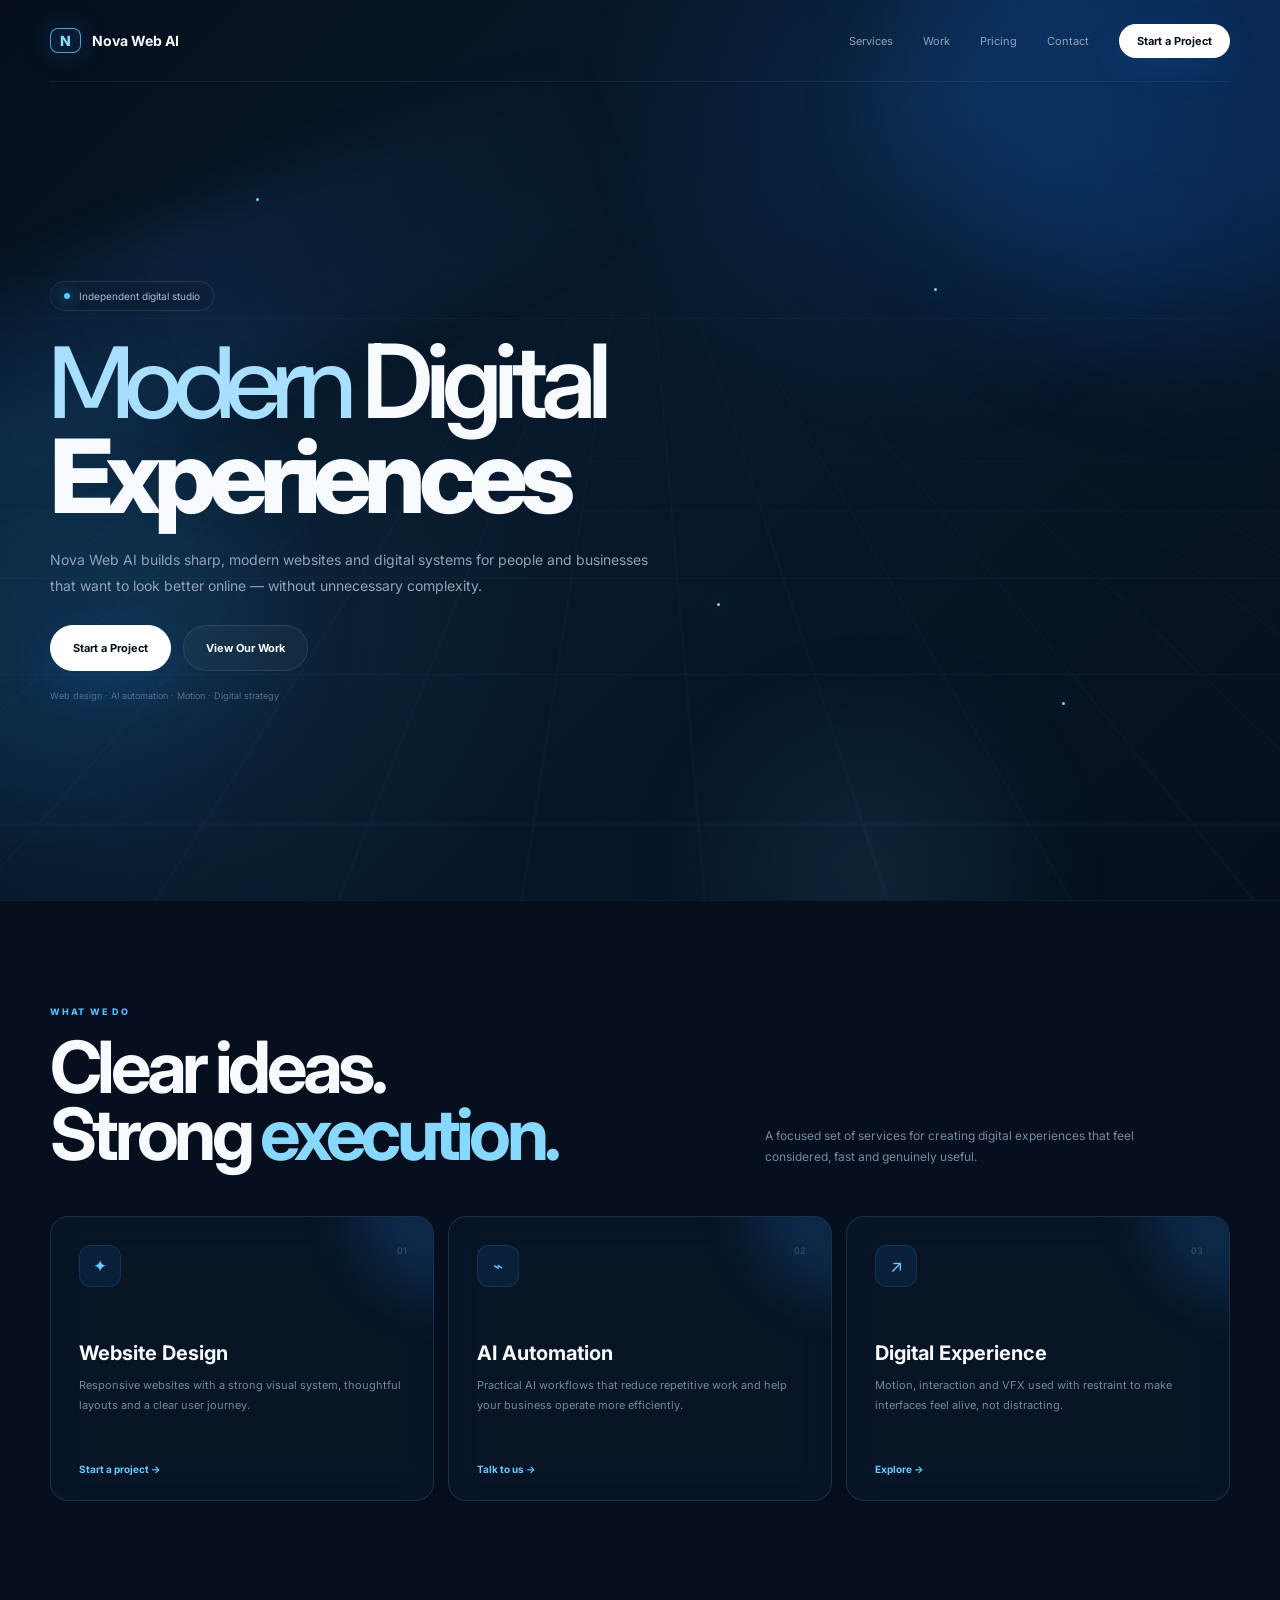
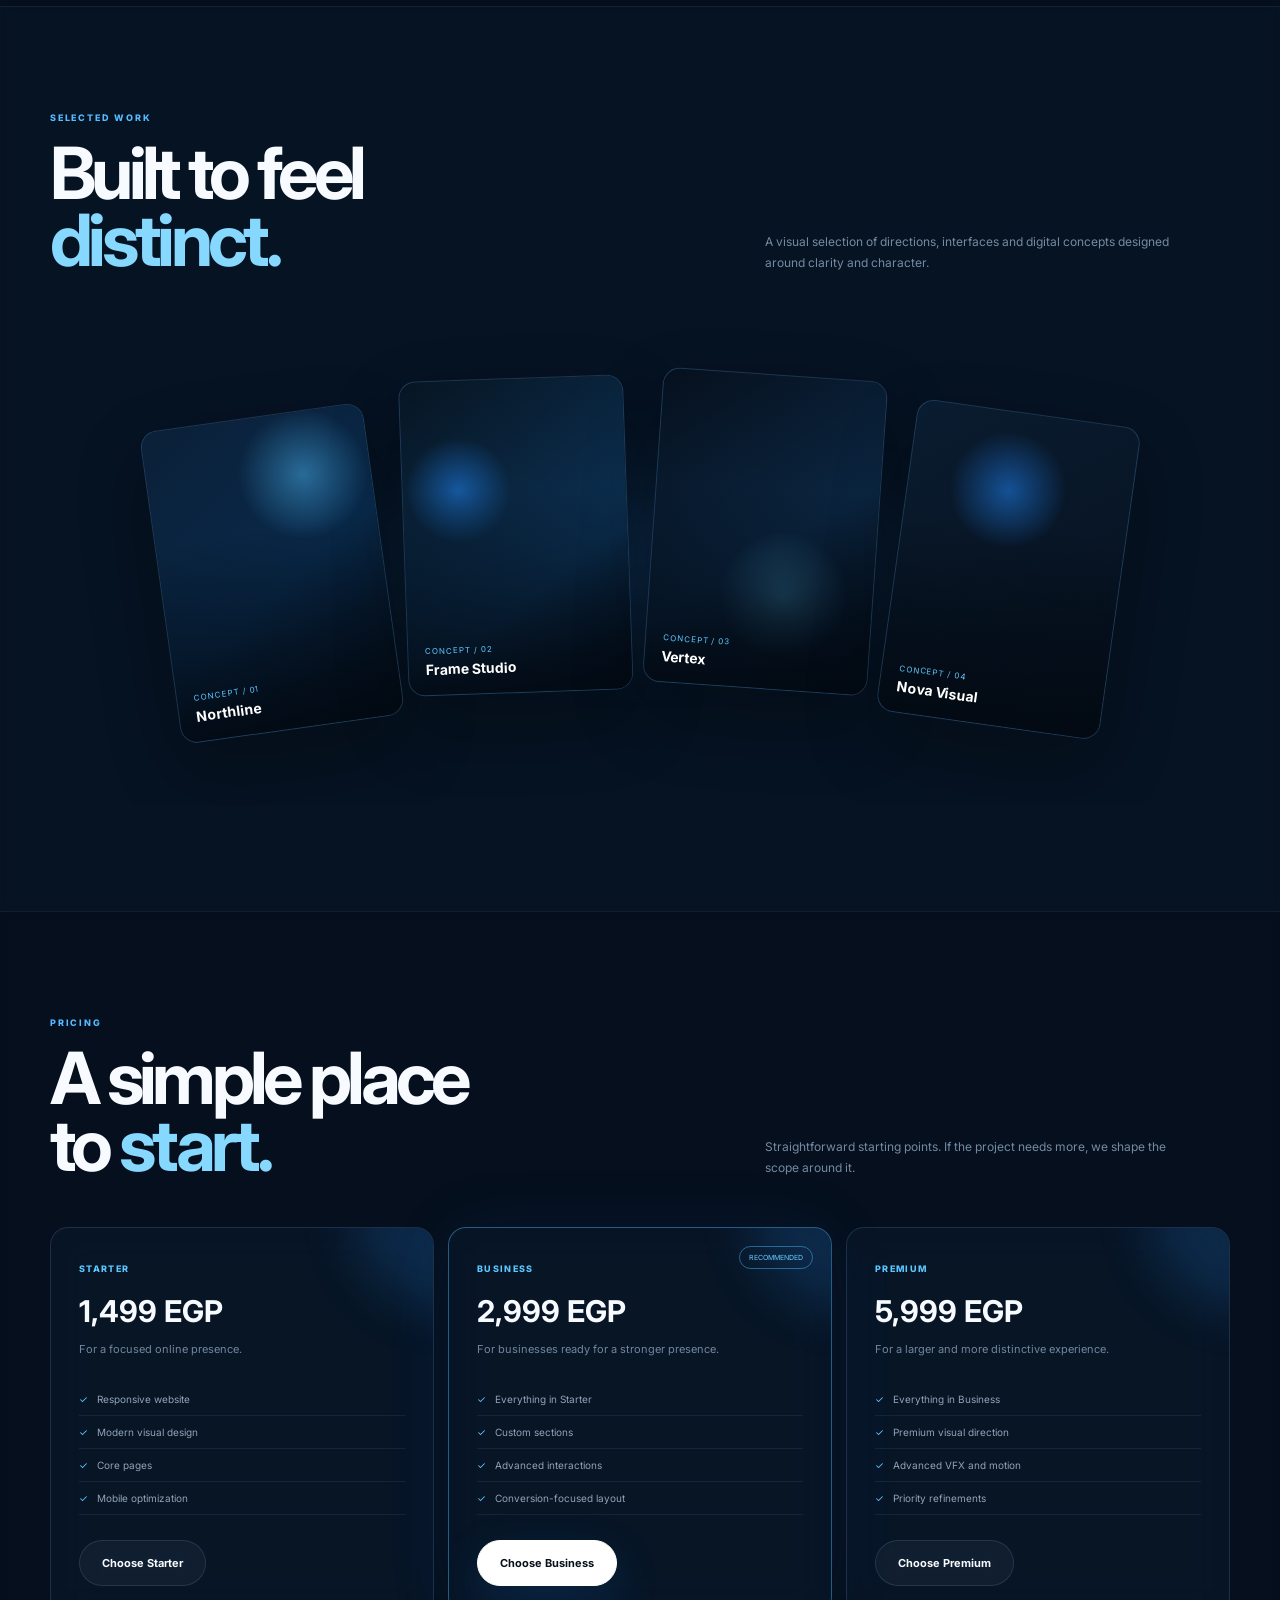
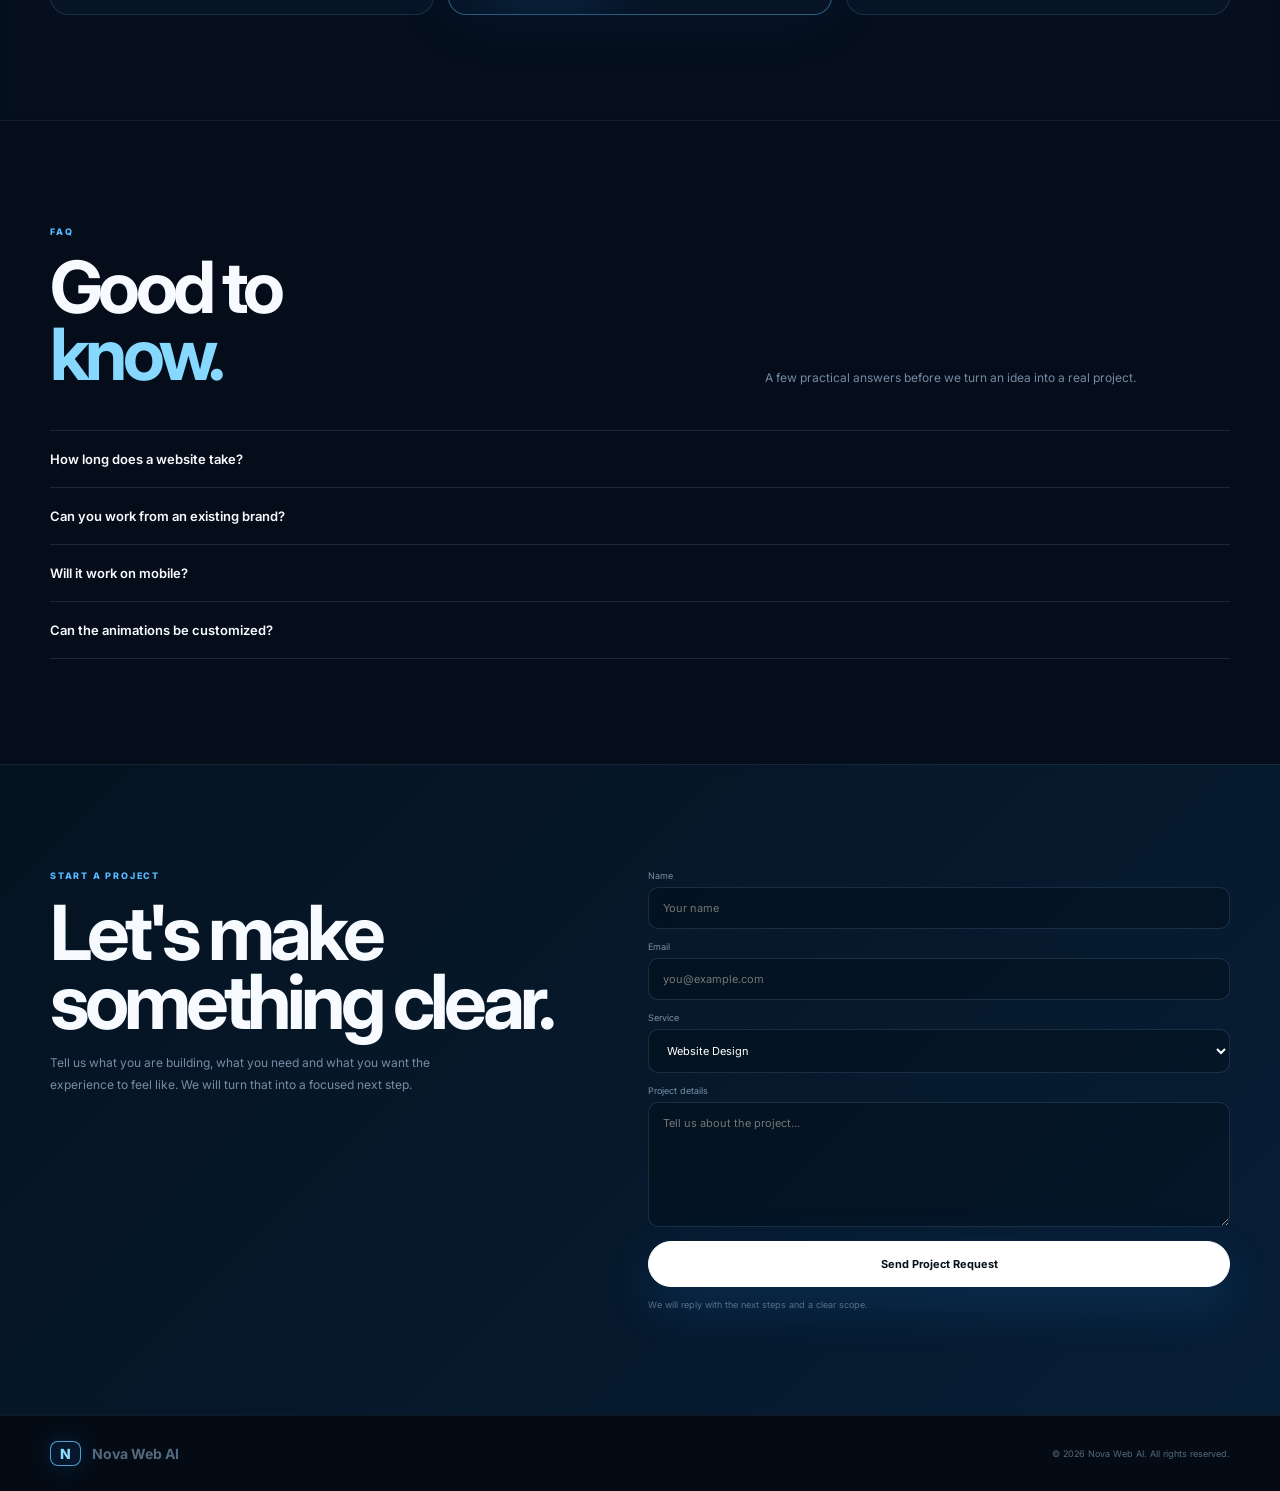
==== commit 9b34b6bc: "Build new Nova Web AI blue animated website" ====
--- a/index.html
+++ b/index.html
@@ -3,72 +3,44 @@
 <head>
 <meta charset="utf-8">
 <meta name="viewport" content="width=device-width,initial-scale=1">
-<meta name="theme-color" content="#29243a">
-<meta name="description" content="Nova Web AI — modern websites built around your business.">
-<title>Nova Web AI — Beautiful Digital Experiences</title>
+<meta name="theme-color" content="#07111f">
+<meta name="description" content="Nova Web AI — modern websites, digital experiences and AI automation.">
+<title>Nova Web AI — Digital Experiences</title>
 <link rel="preconnect" href="https://fonts.googleapis.com">
 <link rel="preconnect" href="https://fonts.gstatic.com" crossorigin>
-<link href="https://fonts.googleapis.com/css2?family=Inter:wght@400;500;600;700;800&family=DM+Sans:ital,wght@0,500;0,700;1,500&display=swap" rel="stylesheet">
+<link href="https://fonts.googleapis.com/css2?family=Inter:wght@400;500;600;700;800&family=DM+Sans:wght@500;700&display=swap" rel="stylesheet">
 <style>
-:root{--bg:#29243a;--bg2:#332d48;--purple:#7258ad;--purple2:#8b72c4;--violet:#5f48a0;--yellow:#f4ee18;--white:#fff;--muted:rgba(255,255,255,.67);--soft:rgba(255,255,255,.1);--line:rgba(255,255,255,.14);--max:1180px;--ease:cubic-bezier(.2,.8,.2,1)}
-*{box-sizing:border-box}html{scroll-behavior:smooth;background:var(--bg);color:var(--white)}body{margin:0;min-height:100vh;background:var(--bg);color:var(--white);font-family:Inter,Arial,sans-serif;overflow-x:hidden}a{color:inherit;text-decoration:none}button,input,textarea,select{font:inherit}
-.page{position:relative;min-height:100vh;overflow:hidden;background:linear-gradient(135deg,#282338 0%,#332d49 44%,#5d4991 100%)}
-/* Moving VFX background — generated with CSS, no background image */
-.vfx{position:absolute;inset:0;overflow:hidden;pointer-events:none}
-.vfx:before{content:"";position:absolute;width:1050px;height:760px;right:-250px;top:-290px;background:radial-gradient(ellipse at 42% 56%,rgba(211,197,255,.72) 0%,rgba(155,129,222,.48) 22%,rgba(111,81,177,.32) 43%,transparent 70%);filter:blur(26px);transform:rotate(-22deg);animation:heroFlow 14s ease-in-out infinite alternate}
-.vfx:after{content:"";position:absolute;width:900px;height:520px;left:-430px;bottom:-260px;background:radial-gradient(ellipse,rgba(123,91,191,.45),transparent 68%);filter:blur(35px);animation:purpleFlow 18s ease-in-out infinite alternate}
-.blob{position:absolute;border-radius:50%;filter:blur(70px);mix-blend-mode:screen}.blob.one{width:380px;height:380px;right:8%;top:35%;background:rgba(154,126,220,.3);animation:floatOne 11s ease-in-out infinite}.blob.two{width:230px;height:230px;left:22%;top:18%;background:rgba(110,84,170,.22);animation:floatTwo 13s ease-in-out infinite}.blob.three{width:170px;height:170px;right:30%;bottom:8%;background:rgba(207,192,255,.2);animation:floatThree 9s ease-in-out infinite}
-.vfx-grid{position:absolute;inset:-20%;opacity:.055;background-image:linear-gradient(rgba(255,255,255,.35) 1px,transparent 1px),linear-gradient(90deg,rgba(255,255,255,.35) 1px,transparent 1px);background-size:80px 80px;mask-image:linear-gradient(to bottom,black,transparent 78%);animation:gridMove 28s linear infinite}
-.spark{position:absolute;width:5px;height:5px;border-radius:50%;background:var(--yellow);box-shadow:0 0 22px rgba(244,238,24,.9);opacity:.8}.s1{left:31%;top:28%;animation:sparkMove 7s ease-in-out infinite}.s2{right:19%;top:42%;animation:sparkMove 9s ease-in-out infinite reverse}.s3{left:11%;bottom:18%;width:3px;height:3px;animation:sparkMove 11s ease-in-out infinite}
-@keyframes heroFlow{0%{transform:rotate(-22deg) translate3d(0,0,0) scale(1)}50%{transform:rotate(-18deg) translate3d(-65px,35px,0) scale(1.05)}100%{transform:rotate(-25deg) translate3d(25px,-20px,0) scale(1.09)}}
-@keyframes purpleFlow{to{transform:translate3d(100px,-45px,0) scale(1.12)}}
-@keyframes floatOne{50%{transform:translate3d(-45px,-35px,0) scale(1.12)}}@keyframes floatTwo{50%{transform:translate3d(45px,25px,0) scale(.9)}}@keyframes floatThree{50%{transform:translate3d(-20px,-35px,0)}}@keyframes gridMove{to{background-position:80px 80px}}@keyframes sparkMove{50%{transform:translate3d(22px,-30px,0) scale(1.5);opacity:1}}
-.header{position:relative;z-index:5;width:min(calc(100% - 70px),1280px);height:82px;margin:auto;display:flex;align-items:center;justify-content:space-between}.brand{display:flex;align-items:center;gap:11px;font-size:14px;font-weight:700}.mark{width:30px;height:22px;display:grid;place-items:center;color:var(--yellow);font-weight:800;font-size:21px;line-height:1;border:3px solid var(--yellow);border-radius:3px;box-shadow:0 0 20px rgba(244,238,24,.18)}.nav{display:flex;align-items:center;gap:31px;color:rgba(255,255,255,.7);font-size:11px}.nav a{transition:.25s}.nav a:hover{color:#fff;transform:translateY(-1px)}.login{background:#fff;color:#28243a!important;padding:10px 23px;border-radius:30px;font-weight:600}.menu{display:none;background:none;border:0}.menu span{display:block;width:22px;height:1px;background:#fff;margin:5px}
-.hero{position:relative;z-index:2;width:min(calc(100% - 70px),1280px);min-height:calc(100vh - 82px);margin:auto;display:flex;align-items:flex-end;padding-bottom:76px}.copy{max-width:650px}.eyebrow{display:inline-flex;align-items:center;gap:8px;padding:7px 13px;border-radius:30px;background:rgba(255,255,255,.09);border:1px solid rgba(255,255,255,.09);backdrop-filter:blur(12px);color:rgba(255,255,255,.75);font-size:10px;margin-bottom:21px}.eyebrow i{width:6px;height:6px;border-radius:50%;background:var(--yellow);box-shadow:0 0 12px var(--yellow)}h1{font-size:clamp(58px,8vw,104px);line-height:.91;letter-spacing:-.075em;font-weight:600;margin:0;max-width:760px}h1 em{font-family:'DM Sans',sans-serif;font-weight:500}h1 strong{display:block;font-weight:800}.sub{max-width:575px;color:rgba(255,255,255,.68);font-size:13px;line-height:1.8;margin:23px 0 0}.actions{display:flex;gap:13px;margin-top:25px}.btn{display:inline-flex;align-items:center;justify-content:center;min-height:44px;padding:0 22px;border-radius:25px;font-size:11px;font-weight:700;border:1px solid rgba(255,255,255,.25);transition:.3s var(--ease)}.btn:hover{transform:translateY(-3px)}.primary{background:#fff;color:#29243a;border-color:#fff;box-shadow:0 15px 45px rgba(20,10,50,.18)}.secondary{background:rgba(255,255,255,.04);backdrop-filter:blur(10px)}.secondary:hover{background:rgba(255,255,255,.11)}.hero-note{margin-top:20px;color:rgba(255,255,255,.42);font-size:9px}
-.status{position:absolute;right:0;bottom:70px;padding:14px 16px;border:1px solid rgba(255,255,255,.16);background:rgba(40,34,59,.32);backdrop-filter:blur(16px);border-radius:13px;color:rgba(255,255,255,.58);font-size:9px;animation:statusFloat 5s ease-in-out infinite}.status b{display:block;color:#fff;font-size:10px;margin-bottom:4px}.status span{color:var(--yellow)}@keyframes statusFloat{50%{transform:translateY(-12px)}}
-.section{position:relative;padding:105px 0;background:#2b263e;border-top:1px solid rgba(255,255,255,.1)}.wrap{width:min(calc(100% - 70px),var(--max));margin:auto}.section-head{display:grid;grid-template-columns:1fr .75fr;gap:50px;align-items:end}.kicker{color:var(--yellow);font-size:9px;font-weight:800;letter-spacing:.18em}.title{font-size:clamp(43px,6vw,72px);line-height:.93;letter-spacing:-.065em;margin:17px 0 0}.intro{color:rgba(255,255,255,.55);font-size:12px;line-height:1.8;max-width:430px;margin:0}
-.cards{display:grid;grid-template-columns:repeat(3,1fr);gap:14px;margin-top:48px}.card{position:relative;min-height:295px;padding:27px;border:1px solid rgba(255,255,255,.12);border-radius:16px;background:rgba(255,255,255,.055);backdrop-filter:blur(12px);overflow:hidden;transition:.4s var(--ease)}.card:before{content:"";position:absolute;width:190px;height:190px;right:-100px;top:-110px;border-radius:50%;background:rgba(170,145,235,.22);filter:blur(20px);transition:.4s}.card:hover{transform:translateY(-8px);background:rgba(255,255,255,.08);border-color:rgba(255,255,255,.24)}.card:hover:before{transform:translate(-30px,30px) scale(1.15)}.icon{width:41px;height:41px;border-radius:11px;background:rgba(244,238,24,.12);color:var(--yellow);display:grid;place-items:center;font-size:16px}.num{position:absolute;right:26px;top:28px;color:rgba(255,255,255,.32);font-size:9px}.card h3{font-size:20px;margin:56px 0 10px}.card p{color:rgba(255,255,255,.5);font-size:11px;line-height:1.8}.card a{position:absolute;bottom:25px;color:var(--yellow);font-size:10px;font-weight:700}
-.work{background:#302946}.work-wall{position:relative;height:500px;display:flex;align-items:center;justify-content:center;gap:24px;overflow:hidden;margin-top:30px}.work-wall:before{content:"";position:absolute;width:650px;height:240px;background:radial-gradient(ellipse,rgba(178,151,238,.22),transparent 70%);filter:blur(25px);animation:wallGlow 10s ease-in-out infinite alternate}.photo{position:relative;width:230px;height:315px;border:1px solid rgba(255,255,255,.18);border-radius:15px;overflow:hidden;box-shadow:0 28px 65px rgba(22,13,40,.35);transition:.55s var(--ease);background:#51436f}.photo:nth-child(1){transform:rotate(-8deg) translateY(16px)}.photo:nth-child(2){transform:rotate(-2deg) translateY(-20px)}.photo:nth-child(3){transform:rotate(4deg) translateY(-25px)}.photo:nth-child(4){transform:rotate(8deg) translateY(14px)}.photo:hover{transform:rotate(0) translateY(-24px) scale(1.05);z-index:4;border-color:rgba(244,238,24,.65)}.pic{position:absolute;inset:0;background-size:cover;background-position:center;filter:grayscale(.65) saturate(.75);transition:.5s}.photo:hover .pic{filter:grayscale(.15) saturate(.95);transform:scale(1.05)}.pic.a{background-image:url('https://images.unsplash.com/photo-1500530855697-b586d89ba3ee?auto=format&fit=crop&w=700&q=85')}.pic.b{background-image:url('https://images.unsplash.com/photo-1519501025264-65ba15a82390?auto=format&fit=crop&w=700&q=85')}.pic.c{background-image:url('https://images.unsplash.com/photo-1493246507139-91e8fad9978e?auto=format&fit=crop&w=700&q=85')}.pic.d{background-image:url('https://images.unsplash.com/photo-1449824913935-59a10b8d2000?auto=format&fit=crop&w=700&q=85')}.photo:after{content:"";position:absolute;inset:0;background:linear-gradient(transparent 40%,rgba(24,18,38,.8))}.photo label{position:absolute;z-index:2;left:17px;bottom:17px;font-size:9px;color:#fff}.photo label b{display:block;font-size:14px;margin-top:5px}.photo label span{color:var(--yellow)}@keyframes wallGlow{to{transform:translateX(80px) scale(1.1)}}
-.price-grid{display:grid;grid-template-columns:repeat(3,1fr);gap:14px;margin-top:48px}.price{position:relative;min-height:355px;padding:28px;border:1px solid rgba(255,255,255,.12);border-radius:16px;background:rgba(255,255,255,.05);backdrop-filter:blur(12px)}.price.recommended{border-color:rgba(244,238,24,.55);box-shadow:0 0 60px rgba(244,238,24,.05)}.tag{position:absolute;right:18px;top:18px;color:var(--yellow);font-size:7px;border:1px solid var(--yellow);padding:6px 8px;border-radius:20px}.price small{color:var(--yellow);font-size:9px;font-weight:800;letter-spacing:.15em}.price h3{font-size:30px;margin:17px 0 8px}.price p{color:rgba(255,255,255,.52);font-size:11px;line-height:1.7}.price ul{padding:0;list-style:none;margin:25px 0}.price li{border-bottom:1px solid rgba(255,255,255,.1);padding:10px 0;color:rgba(255,255,255,.67);font-size:10px}.price li:before{content:'✓';color:var(--yellow);margin-right:9px}
-.faq{background:#282339}.faq-list{margin-top:42px;border-top:1px solid rgba(255,255,255,.12)}details{border-bottom:1px solid rgba(255,255,255,.12);padding:19px 0}summary{cursor:pointer;list-style:none;font-size:13px;font-weight:600}summary::-webkit-details-marker{display:none}.answer{max-width:680px;color:rgba(255,255,255,.52);font-size:11px;line-height:1.8;padding:13px 0 2px}
-.contact{background:linear-gradient(145deg,#2b263e,#584584)}.contact-grid{display:grid;grid-template-columns:.9fr 1fr;gap:75px}.contact h2{font-size:clamp(45px,6vw,76px);line-height:.9;letter-spacing:-.065em;margin:17px 0}.contact-copy p{color:rgba(255,255,255,.58);font-size:12px;line-height:1.8;max-width:400px}.form{display:grid;gap:11px}.form label{color:rgba(255,255,255,.58);font-size:9px}.form input,.form textarea,.form select{width:100%;display:block;margin-top:6px;padding:13px 14px;border:1px solid rgba(255,255,255,.15);border-radius:9px;background:rgba(20,14,32,.2);color:#fff;outline:none;font-size:11px}.form input:focus,.form textarea:focus,.form select:focus{border-color:rgba(244,238,24,.65)}.form textarea{min-height:125px;resize:vertical}.form option{background:#302946}.form .btn{width:100%;cursor:pointer}.form-status{color:rgba(255,255,255,.48);font-size:9px}
-footer{padding:25px 0;background:#252131;border-top:1px solid rgba(255,255,255,.1);color:rgba(255,255,255,.45);font-size:9px}.footer{width:min(calc(100% - 70px),var(--max));margin:auto;display:flex;justify-content:space-between;align-items:center}.footer .brand{color:#fff}
-@media(max-width:850px){.header,.hero,.wrap,.footer{width:min(calc(100% - 36px),var(--max))}.nav{display:none}.menu{display:block}.hero{min-height:calc(100vh - 82px);padding-bottom:52px}.status{display:none}.section{padding:85px 0}.section-head,.contact-grid{grid-template-columns:1fr;gap:35px}.cards,.price-grid{grid-template-columns:1fr}.work-wall{height:450px;gap:8px}.photo{width:24vw;height:295px}.photo:nth-child(1){transform:rotate(-7deg) translateY(22px)}.photo:nth-child(2){transform:rotate(-2deg) translateY(-15px)}.photo:nth-child(3){transform:rotate(3deg) translateY(-15px)}.photo:nth-child(4){transform:rotate(7deg) translateY(22px)}}
-@media(max-width:560px){h1{font-size:52px}.sub{font-size:12px}.actions{flex-direction:column;align-items:flex-start}.work-wall{height:370px}.photo{width:23vw;height:250px;border-radius:11px}.photo label{left:10px;bottom:10px}.photo label b{font-size:10px}.photo label span{font-size:7px}.wrap{width:calc(100% - 32px)}}
+:root{--bg:#06101d;--bg2:#0a1728;--blue:#218cff;--cyan:#59c7ff;--white:#f7fbff;--muted:#91a3b8;--line:rgba(151,198,255,.15);--glass:rgba(12,28,47,.56);--max:1180px;--ease:cubic-bezier(.2,.8,.2,1)}
+*{box-sizing:border-box}html{scroll-behavior:smooth;background:var(--bg);color:var(--white)}body{margin:0;background:var(--bg);color:var(--white);font-family:Inter,Arial,sans-serif;overflow-x:hidden}a{color:inherit;text-decoration:none}button,input,textarea,select{font:inherit}
+.site{position:relative;min-height:100vh;background:linear-gradient(135deg,#06101d,#08192c 45%,#06101d);overflow:hidden}
+.vfx{position:fixed;inset:0;z-index:0;pointer-events:none;overflow:hidden;background:radial-gradient(circle at 72% 12%,rgba(33,140,255,.13),transparent 28%),radial-gradient(circle at 15% 70%,rgba(89,199,255,.08),transparent 30%)}
+.orb{position:absolute;border-radius:50%;filter:blur(70px);opacity:.65;will-change:transform}.o1{width:520px;height:520px;right:-170px;top:-190px;background:rgba(24,119,255,.32);animation:drift1 16s ease-in-out infinite alternate}.o2{width:420px;height:420px;left:-180px;top:42%;background:rgba(35,160,255,.2);animation:drift2 20s ease-in-out infinite alternate}.o3{width:260px;height:260px;right:22%;bottom:-100px;background:rgba(84,202,255,.16);animation:drift3 13s ease-in-out infinite alternate}.grid{position:absolute;inset:-30%;opacity:.055;background-image:linear-gradient(rgba(100,180,255,.55) 1px,transparent 1px),linear-gradient(90deg,rgba(100,180,255,.55) 1px,transparent 1px);background-size:75px 75px;transform:perspective(500px) rotateX(58deg) translateY(15%);animation:grid 26s linear infinite}.beam{position:absolute;width:900px;height:180px;left:-250px;top:24%;background:linear-gradient(90deg,transparent,rgba(55,154,255,.11),transparent);filter:blur(24px);transform:rotate(-22deg);animation:beam 15s ease-in-out infinite alternate}.particle{position:absolute;width:3px;height:3px;border-radius:50%;background:#75d3ff;box-shadow:0 0 18px rgba(87,195,255,.9);animation:particle 8s ease-in-out infinite}.p1{left:20%;top:22%}.p2{left:73%;top:32%;animation-delay:2s}.p3{left:56%;top:67%;animation-delay:4s}.p4{left:83%;top:78%;animation-delay:1s}
+@keyframes drift1{to{transform:translate(-90px,75px) scale(1.15)}}@keyframes drift2{to{transform:translate(100px,-55px) scale(1.12)}}@keyframes drift3{to{transform:translate(-65px,-80px) scale(1.2)}}@keyframes grid{to{background-position:75px 75px}}@keyframes beam{to{transform:rotate(-17deg) translate(360px,80px) scale(1.12)}}@keyframes particle{50%{transform:translate(30px,-40px) scale(1.8);opacity:.35}}
+.header,.hero,.section,.footer{position:relative;z-index:2}.header{width:min(calc(100% - 56px),var(--max));height:82px;margin:auto;display:flex;align-items:center;justify-content:space-between;border-bottom:1px solid rgba(151,198,255,.08)}.brand{display:flex;align-items:center;gap:11px;font-size:14px;font-weight:700}.mark{width:31px;height:25px;border:1px solid rgba(95,192,255,.8);border-radius:8px;display:grid;place-items:center;color:#8bdcff;background:rgba(33,140,255,.1);box-shadow:0 0 28px rgba(33,140,255,.2);font-weight:800}.nav{display:flex;gap:30px;align-items:center;color:#91a3b8;font-size:11px}.nav a{transition:.25s}.nav a:hover{color:#fff}.nav .cta{color:#06101d;background:#fff;padding:10px 18px;border-radius:22px;font-weight:700;box-shadow:0 10px 35px rgba(33,140,255,.12)}
+.hero{width:min(calc(100% - 56px),var(--max));min-height:calc(100vh - 82px);margin:auto;display:flex;align-items:center;padding:80px 0}.hero-copy{max-width:760px}.eyebrow{display:inline-flex;gap:9px;align-items:center;padding:8px 13px;border:1px solid var(--line);border-radius:30px;background:rgba(12,31,52,.5);backdrop-filter:blur(12px);font-size:10px;color:#a9bdd1;margin-bottom:24px}.dot{width:6px;height:6px;border-radius:50%;background:#5bc7ff;box-shadow:0 0 14px #5bc7ff}h1{font-size:clamp(58px,8vw,106px);line-height:.9;letter-spacing:-.075em;margin:0;font-weight:600}h1 em{font-family:'DM Sans',sans-serif;font-style:normal;font-weight:500;color:#a8dfff}h1 strong{display:block;font-weight:800}.sub{max-width:610px;color:var(--muted);font-size:14px;line-height:1.85;margin:25px 0}.actions{display:flex;gap:12px;margin-top:26px}.btn{display:inline-flex;align-items:center;justify-content:center;min-height:46px;padding:0 22px;border-radius:25px;border:1px solid var(--line);font-size:11px;font-weight:700;transition:.3s var(--ease)}.btn:hover{transform:translateY(-3px)}.primary{background:#fff;color:#06101d;border-color:#fff;box-shadow:0 18px 50px rgba(33,140,255,.16)}.secondary{background:rgba(255,255,255,.035);backdrop-filter:blur(12px)}.secondary:hover{background:rgba(60,160,255,.1);border-color:rgba(90,190,255,.3)}.note{font-size:9px;color:#5d7188;margin-top:19px}
+.section{padding:105px 0;border-top:1px solid rgba(151,198,255,.08);background:rgba(5,16,29,.62);backdrop-filter:blur(5px)}.wrap{width:min(calc(100% - 56px),var(--max));margin:auto}.head{display:grid;grid-template-columns:1fr .7fr;gap:50px;align-items:end}.kicker{color:#55baff;font-size:9px;font-weight:800;letter-spacing:.2em}.title{font-size:clamp(43px,6vw,72px);line-height:.93;letter-spacing:-.065em;margin:17px 0 0}.title span{color:#86d8ff}.intro{color:#748ba3;font-size:12px;line-height:1.8;max-width:430px;margin:0}
+.cards,.prices{display:grid;grid-template-columns:repeat(3,1fr);gap:14px;margin-top:48px}.card,.price{position:relative;padding:28px;border:1px solid var(--line);border-radius:18px;background:var(--glass);backdrop-filter:blur(18px);overflow:hidden;transition:.4s var(--ease)}.card{min-height:285px}.card:before,.price:before{content:"";position:absolute;width:180px;height:180px;right:-100px;top:-100px;border-radius:50%;background:rgba(42,151,255,.16);filter:blur(25px);transition:.5s}.card:hover{transform:translateY(-8px);border-color:rgba(85,190,255,.35);box-shadow:0 25px 70px rgba(0,50,100,.18)}.card:hover:before{transform:translate(-35px,35px) scale(1.2)}.icon{width:42px;height:42px;border-radius:12px;background:rgba(33,140,255,.1);border:1px solid rgba(80,180,255,.14);display:grid;place-items:center;color:#65caff;font-size:17px}.num{position:absolute;right:26px;top:28px;color:#41566d;font-size:9px}.card h3{font-size:20px;margin:54px 0 10px}.card p{color:#7289a0;font-size:11px;line-height:1.8}.card a{position:absolute;bottom:25px;color:#66caff;font-size:10px;font-weight:700}
+.work{background:rgba(7,21,37,.75)}.work-wall{position:relative;height:500px;margin-top:32px;display:flex;align-items:center;justify-content:center;gap:22px;overflow:hidden}.work-wall:before{content:"";position:absolute;width:720px;height:250px;background:radial-gradient(ellipse,rgba(33,140,255,.16),transparent 68%);filter:blur(30px);animation:wall 10s ease-in-out infinite alternate}.work-card{position:relative;width:225px;height:315px;border:1px solid rgba(110,190,255,.2);border-radius:17px;overflow:hidden;background:linear-gradient(145deg,#0b2037,#07111f);box-shadow:0 30px 70px rgba(0,0,0,.25);transition:.5s var(--ease)}.work-card:nth-child(1){transform:rotate(-8deg) translateY(18px)}.work-card:nth-child(2){transform:rotate(-2deg) translateY(-20px)}.work-card:nth-child(3){transform:rotate(4deg) translateY(-24px)}.work-card:nth-child(4){transform:rotate(8deg) translateY(14px)}.work-card:hover{transform:rotate(0) translateY(-25px) scale(1.05);z-index:4;border-color:rgba(92,201,255,.55)}.visual{position:absolute;inset:0}.visual.a{background:radial-gradient(circle at 70% 20%,rgba(78,191,255,.45),transparent 22%),linear-gradient(145deg,#0b2038,#09294a 55%,#06101d)}.visual.b{background:radial-gradient(circle at 25% 35%,rgba(33,140,255,.5),transparent 20%),linear-gradient(145deg,#071522,#0c3154 65%,#06101d)}.visual.c{background:radial-gradient(circle at 60% 70%,rgba(92,205,255,.35),transparent 25%),linear-gradient(145deg,#06101d,#0b2540 55%,#06101d)}.visual.d{background:radial-gradient(circle at 45% 25%,rgba(32,137,255,.5),transparent 22%),linear-gradient(145deg,#0a1c30,#06101d)}.visual:after{content:"";position:absolute;inset:0;background:linear-gradient(transparent 35%,rgba(2,9,18,.92))}.label{position:absolute;z-index:2;left:17px;bottom:17px;font-size:9px;color:#fff}.label span{display:block;color:#5ec9ff;font-size:8px;letter-spacing:.12em}.label b{display:block;font-size:14px;margin-top:5px}@keyframes wall{to{transform:translateX(100px) scale(1.12)}}
+.price{min-height:350px}.price:hover{transform:translateY(-6px);border-color:rgba(85,190,255,.3)}.price.featured{border-color:rgba(85,190,255,.42);box-shadow:0 0 70px rgba(33,140,255,.08)}.tag{position:absolute;right:18px;top:18px;padding:6px 9px;border-radius:20px;border:1px solid rgba(85,190,255,.45);color:#66caff;font-size:7px}.price small{color:#5bc7ff;font-size:9px;font-weight:800;letter-spacing:.15em}.price h3{font-size:30px;margin:17px 0 8px}.price p{color:#71889f;font-size:11px;line-height:1.7}.price ul{list-style:none;padding:0;margin:25px 0}.price li{padding:10px 0;border-bottom:1px solid rgba(151,198,255,.09);font-size:10px;color:#91a4b8}.price li:before{content:'✓';color:#61c9ff;margin-right:9px}
+.faq{background:rgba(4,14,25,.78)}.faq-list{margin-top:42px;border-top:1px solid var(--line)}details{border-bottom:1px solid var(--line);padding:20px 0}summary{cursor:pointer;list-style:none;font-size:13px;font-weight:600}summary::-webkit-details-marker{display:none}.answer{max-width:700px;color:#72889f;font-size:11px;line-height:1.8;padding-top:13px}
+.contact{background:linear-gradient(135deg,rgba(6,19,33,.85),rgba(8,33,57,.9))}.contact-grid{display:grid;grid-template-columns:.9fr 1fr;gap:75px}.contact h2{font-size:clamp(45px,6vw,76px);line-height:.9;letter-spacing:-.065em;margin:17px 0}.contact p{max-width:420px;color:#778da4;font-size:12px;line-height:1.8}.form{display:grid;gap:12px}.form label{font-size:9px;color:#7990a7}.form input,.form textarea,.form select{width:100%;margin-top:6px;padding:13px 14px;border:1px solid var(--line);border-radius:10px;background:rgba(2,10,19,.35);color:#fff;outline:none;font-size:11px}.form input:focus,.form textarea:focus,.form select:focus{border-color:rgba(80,190,255,.55);box-shadow:0 0 0 3px rgba(33,140,255,.06)}.form textarea{min-height:125px;resize:vertical}.form option{background:#081522}.form .btn{width:100%;cursor:pointer}.status{font-size:9px;color:#587086}
+footer{position:relative;z-index:2;padding:25px 0;border-top:1px solid rgba(151,198,255,.08);background:#040b14;color:#53697f;font-size:9px}.footer{width:min(calc(100% - 56px),var(--max));margin:auto;display:flex;justify-content:space-between;align-items:center}
+@media(max-width:850px){.header,.hero,.wrap,.footer{width:min(calc(100% - 34px),var(--max))}.nav{display:none}.hero{min-height:calc(100vh - 82px);padding:65px 0}.head,.contact-grid{grid-template-columns:1fr;gap:30px}.cards,.prices{grid-template-columns:1fr}.work-wall{height:450px;gap:7px}.work-card{width:24vw;height:290px}.work-card:nth-child(1){transform:rotate(-7deg) translateY(20px)}.work-card:nth-child(2){transform:rotate(-2deg) translateY(-15px)}.work-card:nth-child(3){transform:rotate(3deg) translateY(-15px)}.work-card:nth-child(4){transform:rotate(7deg) translateY(20px)}}
+@media(max-width:560px){h1{font-size:53px}.actions{flex-direction:column;align-items:flex-start}.section{padding:80px 0}.work-wall{height:365px}.work-card{height:245px;width:23vw;border-radius:11px}.label{left:10px;bottom:10px}.label b{font-size:10px}.label span{font-size:6px}.footer{flex-direction:column;gap:12px;align-items:flex-start}}
 @media(prefers-reduced-motion:reduce){*,*:before,*:after{animation:none!important;transition:none!important;scroll-behavior:auto!important}}
 </style>
 </head>
 <body>
-<div class="page" id="top">
-<div class="vfx"><div class="vfx-grid"></div><div class="blob one"></div><div class="blob two"></div><div class="blob three"></div><i class="spark s1"></i><i class="spark s2"></i><i class="spark s3"></i></div>
-<header class="header">
-<a class="brand" href="#top"><span class="mark">N</span><span>Nova Web AI</span></a>
-<nav class="nav"><a href="#services">Services</a><a href="#work">Work</a><a href="#pricing">Pricing</a><a href="#contact">Contact</a><a class="login" href="#contact">Start a Project</a></nav>
-<button class="menu" aria-label="Open menu"><span></span><span></span><span></span></button>
-</header>
-<main>
-<section class="hero">
-<div class="copy">
-<div class="eyebrow"><i></i> Independent web design studio</div>
-<h1><em>Beautiful</em> Design <strong>Experiences</strong></h1>
-<p class="sub">Nova Web AI creates clear, modern websites for businesses that want a stronger presence online — without unnecessary complexity.</p>
-<div class="actions"><a class="btn secondary" href="#pricing">View Pricing</a><a class="btn primary" href="#contact">Get Started</a></div>
-<div class="hero-note">Web design · AI automation · Built for the modern web</div>
+<div class="site" id="top">
+<div class="vfx"><div class="grid"></div><div class="orb o1"></div><div class="orb o2"></div><div class="orb o3"></div><div class="beam"></div><i class="particle p1"></i><i class="particle p2"></i><i class="particle p3"></i><i class="particle p4"></i></div>
+<header class="header"><a class="brand" href="#top"><span class="mark">N</span><span>Nova Web AI</span></a><nav class="nav"><a href="#services">Services</a><a href="#work">Work</a><a href="#pricing">Pricing</a><a href="#contact">Contact</a><a class="cta" href="#contact">Start a Project</a></nav></header>
+<section class="hero"><div class="hero-copy"><div class="eyebrow"><span class="dot"></span> Independent digital studio</div><h1><em>Modern</em> Digital <strong>Experiences</strong></h1><p class="sub">Nova Web AI builds sharp, modern websites and digital systems for people and businesses that want to look better online — without unnecessary complexity.</p><div class="actions"><a class="btn primary" href="#contact">Start a Project</a><a class="btn secondary" href="#work">View Our Work</a></div><div class="note">Web design · AI automation · Motion · Digital strategy</div></div></section>
 </div>
-<div class="status"><b>Nova systems</b><span>●</span> Design mode active</div>
-</section>
-</main>
-</div>
-<section class="section" id="services"><div class="wrap"><div class="section-head"><div><div class="kicker">WHAT WE DO</div><h2 class="title">Simple ideas.<br>Beautiful <span>execution.</span></h2></div><p class="intro">Everything you need for a polished digital presence, presented simply and built to feel fast, intentional and modern.</p></div><div class="cards"><article class="card"><div class="icon">✦</div><span class="num">01</span><h3>Website Design</h3><p>Clean, responsive websites designed around your brand, audience and goals.</p><a href="#contact">Start a project →</a></article><article class="card"><div class="icon">⌁</div><span class="num">02</span><h3>AI Automation</h3><p>Smart workflows that remove repetitive work and make your business easier to run.</p><a href="#contact">Talk to us →</a></article><article class="card"><div class="icon">↗</div><span class="num">03</span><h3>Digital Experience</h3><p>Motion, interaction and visual systems that make a website feel alive without getting in the way.</p><a href="#contact">Explore →</a></article></div></div></section>
-<section class="section work" id="work"><div class="wrap"><div class="section-head"><div><div class="kicker">SELECTED WORK</div><h2 class="title">A few directions.<br>One <span>studio.</span></h2></div><p class="intro">A visual wall of selected concepts and references — designed to feel more like a gallery than a traditional portfolio.</p></div><div class="work-wall"><div class="photo"><div class="pic a"></div><label><span>CONCEPT / 01</span><b>Northline</b></label></div><div class="photo"><div class="pic b"></div><label><span>CONCEPT / 02</span><b>Frame Studio</b></label></div><div class="photo"><div class="pic c"></div><label><span>CONCEPT / 03</span><b>Vertex</b></label></div><div class="photo"><div class="pic d"></div><label><span>CONCEPT / 04</span><b>Nova / Visual</b></label></div></div></div></section>
-<section class="section" id="pricing"><div class="wrap"><div class="section-head"><div><div class="kicker">PRICING</div><h2 class="title">Pick the right<br><span>starting point.</span></h2></div><p class="intro">Straightforward packages with no confusing tiers. Start small, grow when you need to.</p></div><div class="price-grid"><article class="price"><small>STARTER</small><h3>1,499 EGP</h3><p>For a focused online presence.</p><ul><li>Responsive website</li><li>Modern visual design</li><li>Core pages</li><li>Mobile optimization</li></ul><a class="btn secondary" href="#contact">Choose Starter</a></article><article class="price recommended"><span class="tag">RECOMMENDED</span><small>BUSINESS</small><h3>2,999 EGP</h3><p>For businesses ready to look established.</p><ul><li>Everything in Starter</li><li>Custom sections</li><li>Advanced interactions</li><li>Conversion-focused layout</li></ul><a class="btn primary" href="#contact">Choose Business</a></article><article class="price"><small>PREMIUM</small><h3>5,999 EGP</h3><p>For a bigger, more distinctive experience.</p><ul><li>Everything in Business</li><li>Premium visual direction</li><li>Advanced VFX and motion</li><li>Priority refinements</li></ul><a class="btn secondary" href="#contact">Choose Premium</a></article></div></div></section>
-<section class="section faq"><div class="wrap"><div class="section-head"><div><div class="kicker">FAQ</div><h2 class="title">Questions,<br><span>answered.</span></h2></div><p class="intro">A few things clients usually want to know before starting.</p></div><div class="faq-list"><details><summary>How long does a website take?</summary><div class="answer">Most projects move from direction to finished website quickly, depending on the number of pages and revisions.</div></details><details><summary>Can you match my existing brand?</summary><div class="answer">Yes. We can work from your logo, colors and references or build a new visual direction from scratch.</div></details><details><summary>Will the website work on mobile?</summary><div class="answer">Yes. Every layout is designed responsively so the experience adapts to phones, tablets and desktops.</div></details><details><summary>Can I request custom animations?</summary><div class="answer">Yes. Motion and VFX can be added where they improve the experience while keeping the site clean and fast.</div></details></div></div></section>
-<section class="section contact" id="contact"><div class="wrap contact-grid"><div class="contact-copy"><div class="kicker">START A PROJECT</div><h2>Let's build<br>something <span>great.</span></h2><p>Tell us what you are building, what you need and where you want to go. We will turn the idea into a clear next step.</p></div><form class="form" action="https://formsubmit.co/sniperalt17@gmail.com" method="POST"><input type="hidden" name="_subject" value="New Nova Web AI project inquiry"><input type="hidden" name="_captcha" value="false"><label>Name<input name="name" required placeholder="Your name"></label><label>Email<input type="email" name="email" required placeholder="you@example.com"></label><label>Service<select name="service"><option>Website Design</option><option>AI Automation</option><option>Website + AI Automation</option></select></label><label>Project details<textarea name="message" required placeholder="Tell us a little about the project..."></textarea></label><button class="btn primary" type="submit">Send Project Request</button><div class="form-status">We usually reply with the next steps and a clear scope.</div></form></div></section>
+<section class="section" id="services"><div class="wrap"><div class="head"><div><div class="kicker">WHAT WE DO</div><h2 class="title">Clear ideas.<br>Strong <span>execution.</span></h2></div><p class="intro">A focused set of services for creating digital experiences that feel considered, fast and genuinely useful.</p></div><div class="cards"><article class="card"><div class="icon">✦</div><span class="num">01</span><h3>Website Design</h3><p>Responsive websites with a strong visual system, thoughtful layouts and a clear user journey.</p><a href="#contact">Start a project →</a></article><article class="card"><div class="icon">⌁</div><span class="num">02</span><h3>AI Automation</h3><p>Practical AI workflows that reduce repetitive work and help your business operate more efficiently.</p><a href="#contact">Talk to us →</a></article><article class="card"><div class="icon">↗</div><span class="num">03</span><h3>Digital Experience</h3><p>Motion, interaction and VFX used with restraint to make interfaces feel alive, not distracting.</p><a href="#contact">Explore →</a></article></div></div></section>
+<section class="section work" id="work"><div class="wrap"><div class="head"><div><div class="kicker">SELECTED WORK</div><h2 class="title">Built to feel<br><span>distinct.</span></h2></div><p class="intro">A visual selection of directions, interfaces and digital concepts designed around clarity and character.</p></div><div class="work-wall"><div class="work-card"><div class="visual a"></div><div class="label"><span>CONCEPT / 01</span><b>Northline</b></div></div><div class="work-card"><div class="visual b"></div><div class="label"><span>CONCEPT / 02</span><b>Frame Studio</b></div></div><div class="work-card"><div class="visual c"></div><div class="label"><span>CONCEPT / 03</span><b>Vertex</b></div></div><div class="work-card"><div class="visual d"></div><div class="label"><span>CONCEPT / 04</span><b>Nova Visual</b></div></div></div></div></section>
+<section class="section" id="pricing"><div class="wrap"><div class="head"><div><div class="kicker">PRICING</div><h2 class="title">A simple place<br>to <span>start.</span></h2></div><p class="intro">Straightforward starting points. If the project needs more, we shape the scope around it.</p></div><div class="prices"><article class="price"><small>STARTER</small><h3>1,499 EGP</h3><p>For a focused online presence.</p><ul><li>Responsive website</li><li>Modern visual design</li><li>Core pages</li><li>Mobile optimization</li></ul><a class="btn secondary" href="#contact">Choose Starter</a></article><article class="price featured"><span class="tag">RECOMMENDED</span><small>BUSINESS</small><h3>2,999 EGP</h3><p>For businesses ready for a stronger presence.</p><ul><li>Everything in Starter</li><li>Custom sections</li><li>Advanced interactions</li><li>Conversion-focused layout</li></ul><a class="btn primary" href="#contact">Choose Business</a></article><article class="price"><small>PREMIUM</small><h3>5,999 EGP</h3><p>For a larger and more distinctive experience.</p><ul><li>Everything in Business</li><li>Premium visual direction</li><li>Advanced VFX and motion</li><li>Priority refinements</li></ul><a class="btn secondary" href="#contact">Choose Premium</a></article></div></div></section>
+<section class="section faq"><div class="wrap"><div class="head"><div><div class="kicker">FAQ</div><h2 class="title">Good to<br><span>know.</span></h2></div><p class="intro">A few practical answers before we turn an idea into a real project.</p></div><div class="faq-list"><details><summary>How long does a website take?</summary><div class="answer">Timing depends on the size and complexity of the project, but we keep the process focused and clearly scoped.</div></details><details><summary>Can you work from an existing brand?</summary><div class="answer">Yes. We can use your existing logo and visual identity, refine it, or create a new direction from scratch.</div></details><details><summary>Will it work on mobile?</summary><div class="answer">Yes. Layouts are built responsively for phones, tablets and desktops.</div></details><details><summary>Can the animations be customized?</summary><div class="answer">Yes. Motion and VFX can be tuned to the brand while keeping the experience smooth and performant.</div></details></div></div></section>
+<section class="section contact" id="contact"><div class="wrap contact-grid"><div><div class="kicker">START A PROJECT</div><h2>Let's make<br>something <span>clear.</span></h2><p>Tell us what you are building, what you need and what you want the experience to feel like. We will turn that into a focused next step.</p></div><form class="form" action="https://formsubmit.co/sniperalt17@gmail.com" method="POST"><input type="hidden" name="_subject" value="New Nova Web AI project inquiry"><input type="hidden" name="_captcha" value="false"><label>Name<input name="name" required placeholder="Your name"></label><label>Email<input type="email" name="email" required placeholder="you@example.com"></label><label>Service<select name="service"><option>Website Design</option><option>AI Automation</option><option>Website + AI Automation</option></select></label><label>Project details<textarea name="message" required placeholder="Tell us about the project..."></textarea></label><button class="btn primary" type="submit">Send Project Request</button><div class="status">We will reply with the next steps and a clear scope.</div></form></div></section>
 <footer><div class="footer"><a class="brand" href="#top"><span class="mark">N</span><span>Nova Web AI</span></a><span>© 2026 Nova Web AI. All rights reserved.</span></div></footer>
-<script>
-const menu=document.querySelector('.menu'),nav=document.querySelector('.nav');
-menu?.addEventListener('click',()=>{nav.style.display=nav.style.display==='flex'?'none':'flex';if(nav.style.display==='flex'){nav.style.position='absolute';nav.style.top='70px';nav.style.right='0';nav.style.flexDirection='column';nav.style.alignItems='stretch';nav.style.padding='14px';nav.style.borderRadius='14px';nav.style.background='rgba(43,38,62,.96)';nav.style.backdropFilter='blur(18px)';nav.style.border='1px solid rgba(255,255,255,.12)'}});
-document.querySelectorAll('a[href^="#"]').forEach(a=>a.addEventListener('click',()=>{if(innerWidth<=850)nav.style.display='none'}));
-</script>
 </body>
 </html>
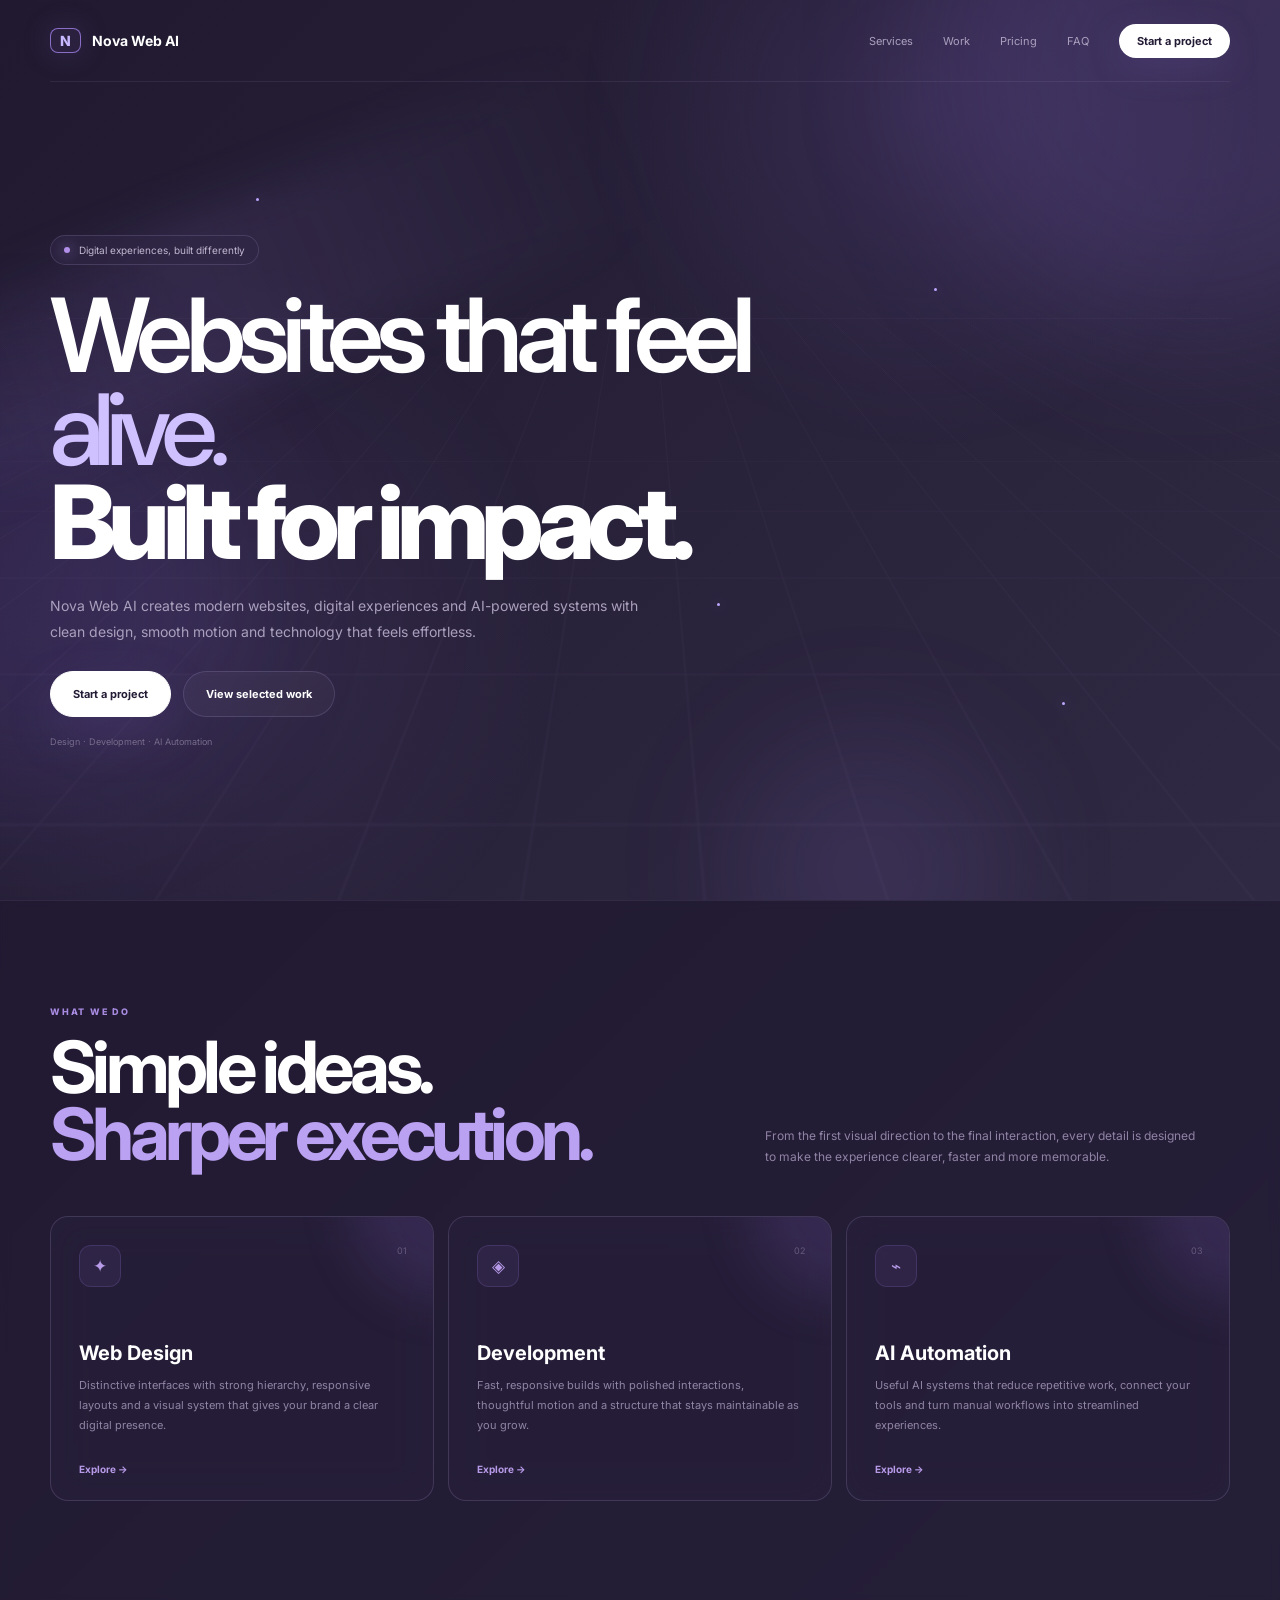
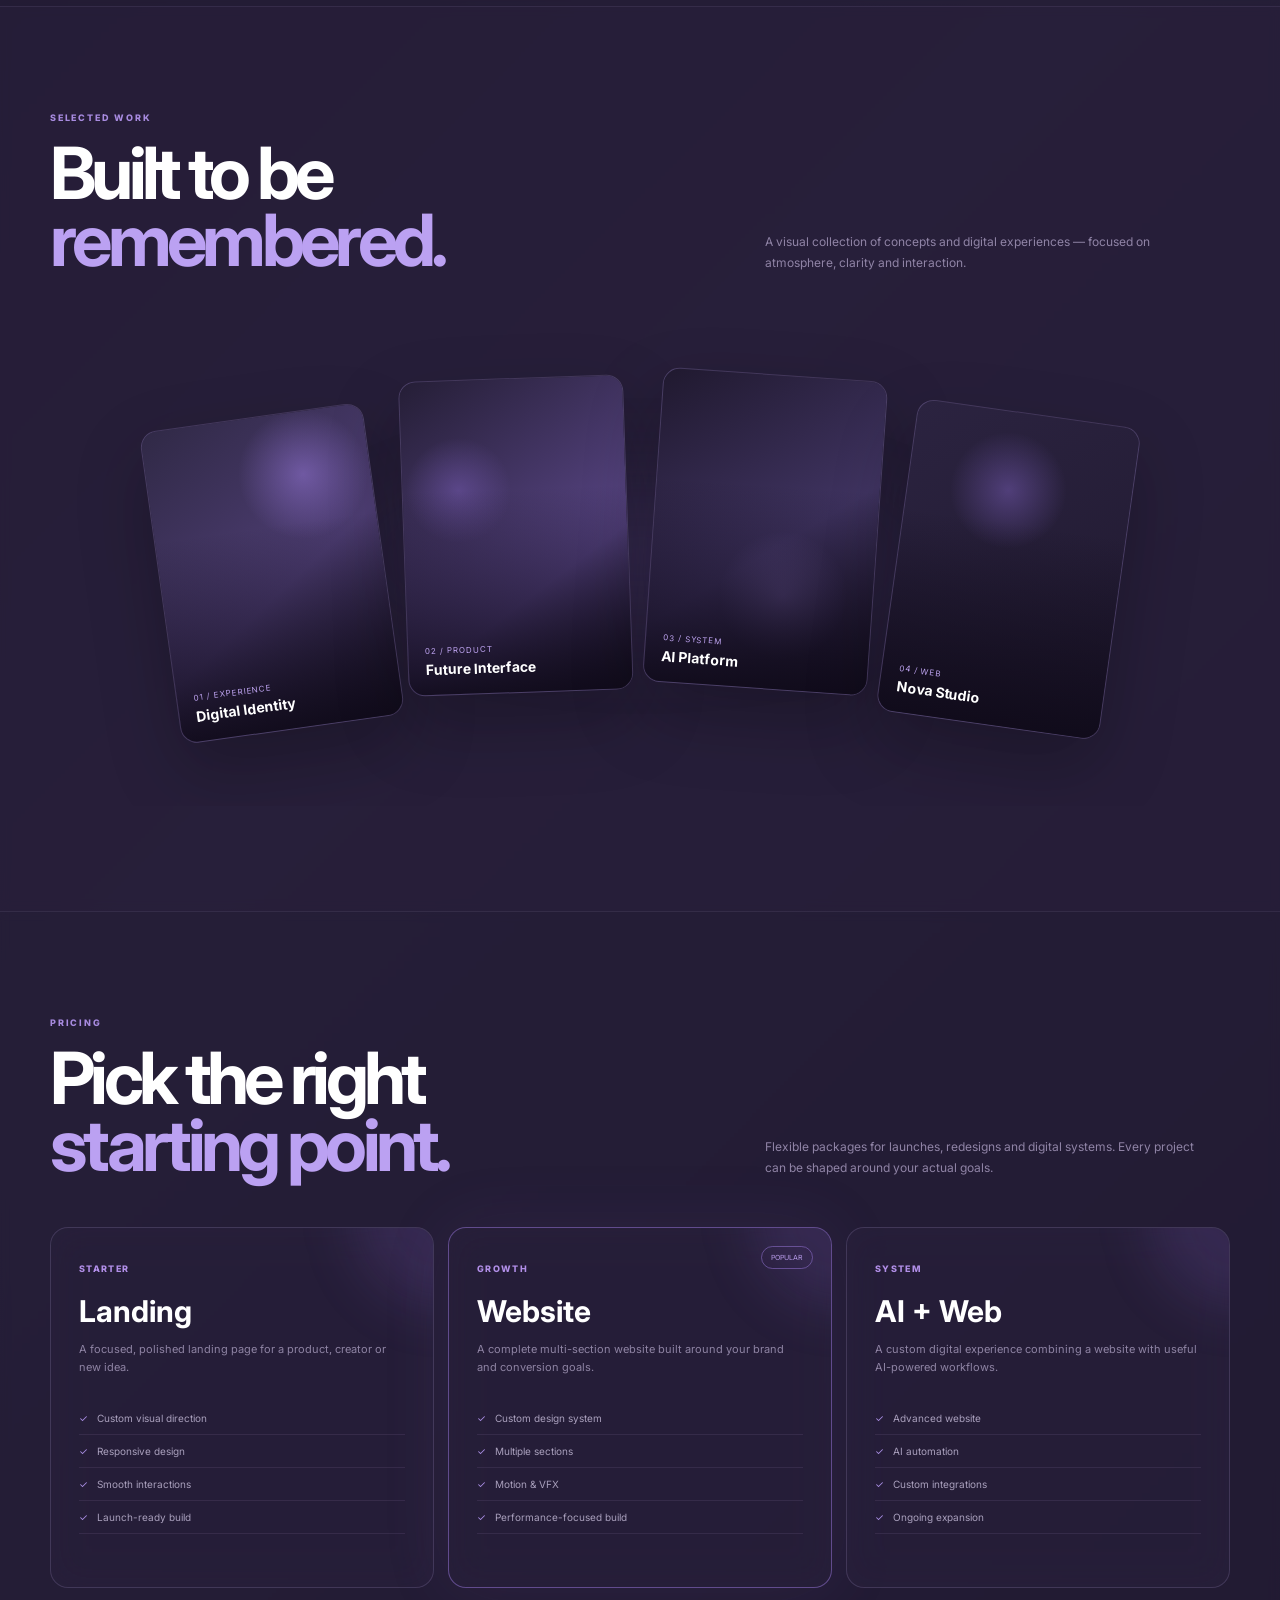
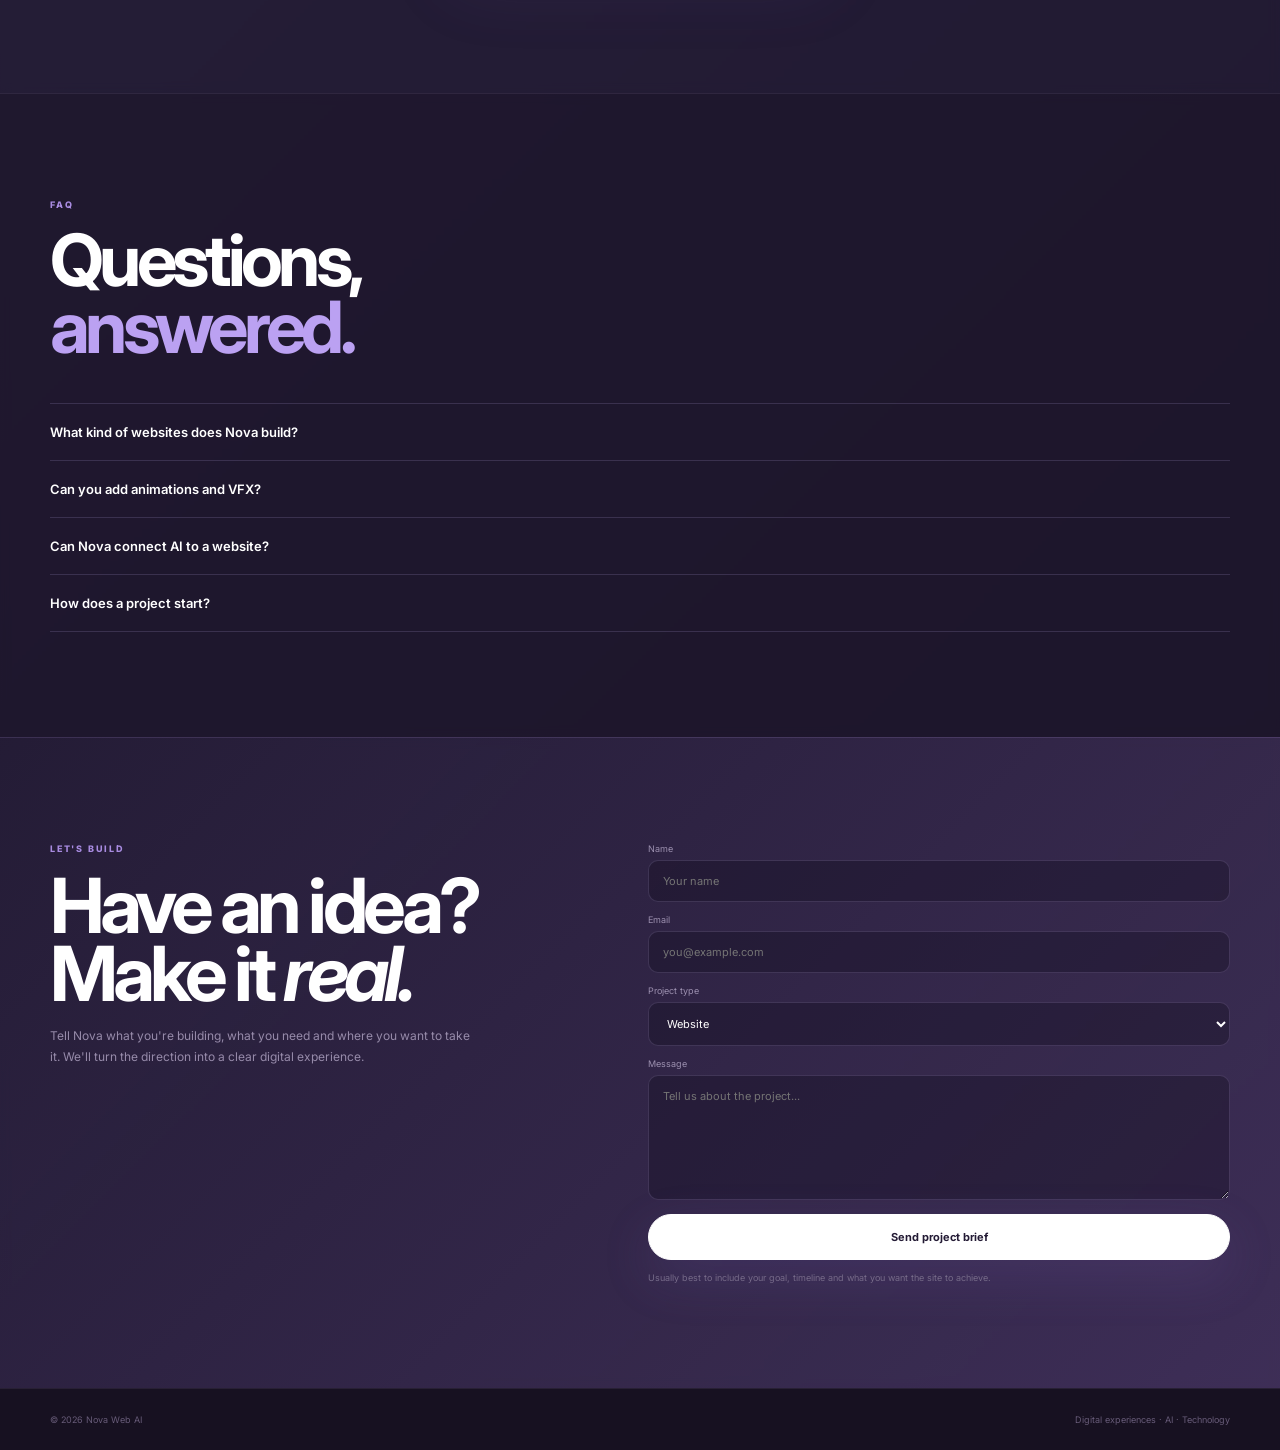
==== commit dece2299: "Switch Nova Web AI from blue to purple visual system" ====
--- a/index.html
+++ b/index.html
@@ -1,46 +1 @@
-<!doctype html>
-<html lang="en">
-<head>
-<meta charset="utf-8">
-<meta name="viewport" content="width=device-width,initial-scale=1">
-<meta name="theme-color" content="#07111f">
-<meta name="description" content="Nova Web AI — modern websites, digital experiences and AI automation.">
-<title>Nova Web AI — Digital Experiences</title>
-<link rel="preconnect" href="https://fonts.googleapis.com">
-<link rel="preconnect" href="https://fonts.gstatic.com" crossorigin>
-<link href="https://fonts.googleapis.com/css2?family=Inter:wght@400;500;600;700;800&family=DM+Sans:wght@500;700&display=swap" rel="stylesheet">
-<style>
-:root{--bg:#06101d;--bg2:#0a1728;--blue:#218cff;--cyan:#59c7ff;--white:#f7fbff;--muted:#91a3b8;--line:rgba(151,198,255,.15);--glass:rgba(12,28,47,.56);--max:1180px;--ease:cubic-bezier(.2,.8,.2,1)}
-*{box-sizing:border-box}html{scroll-behavior:smooth;background:var(--bg);color:var(--white)}body{margin:0;background:var(--bg);color:var(--white);font-family:Inter,Arial,sans-serif;overflow-x:hidden}a{color:inherit;text-decoration:none}button,input,textarea,select{font:inherit}
-.site{position:relative;min-height:100vh;background:linear-gradient(135deg,#06101d,#08192c 45%,#06101d);overflow:hidden}
-.vfx{position:fixed;inset:0;z-index:0;pointer-events:none;overflow:hidden;background:radial-gradient(circle at 72% 12%,rgba(33,140,255,.13),transparent 28%),radial-gradient(circle at 15% 70%,rgba(89,199,255,.08),transparent 30%)}
-.orb{position:absolute;border-radius:50%;filter:blur(70px);opacity:.65;will-change:transform}.o1{width:520px;height:520px;right:-170px;top:-190px;background:rgba(24,119,255,.32);animation:drift1 16s ease-in-out infinite alternate}.o2{width:420px;height:420px;left:-180px;top:42%;background:rgba(35,160,255,.2);animation:drift2 20s ease-in-out infinite alternate}.o3{width:260px;height:260px;right:22%;bottom:-100px;background:rgba(84,202,255,.16);animation:drift3 13s ease-in-out infinite alternate}.grid{position:absolute;inset:-30%;opacity:.055;background-image:linear-gradient(rgba(100,180,255,.55) 1px,transparent 1px),linear-gradient(90deg,rgba(100,180,255,.55) 1px,transparent 1px);background-size:75px 75px;transform:perspective(500px) rotateX(58deg) translateY(15%);animation:grid 26s linear infinite}.beam{position:absolute;width:900px;height:180px;left:-250px;top:24%;background:linear-gradient(90deg,transparent,rgba(55,154,255,.11),transparent);filter:blur(24px);transform:rotate(-22deg);animation:beam 15s ease-in-out infinite alternate}.particle{position:absolute;width:3px;height:3px;border-radius:50%;background:#75d3ff;box-shadow:0 0 18px rgba(87,195,255,.9);animation:particle 8s ease-in-out infinite}.p1{left:20%;top:22%}.p2{left:73%;top:32%;animation-delay:2s}.p3{left:56%;top:67%;animation-delay:4s}.p4{left:83%;top:78%;animation-delay:1s}
-@keyframes drift1{to{transform:translate(-90px,75px) scale(1.15)}}@keyframes drift2{to{transform:translate(100px,-55px) scale(1.12)}}@keyframes drift3{to{transform:translate(-65px,-80px) scale(1.2)}}@keyframes grid{to{background-position:75px 75px}}@keyframes beam{to{transform:rotate(-17deg) translate(360px,80px) scale(1.12)}}@keyframes particle{50%{transform:translate(30px,-40px) scale(1.8);opacity:.35}}
-.header,.hero,.section,.footer{position:relative;z-index:2}.header{width:min(calc(100% - 56px),var(--max));height:82px;margin:auto;display:flex;align-items:center;justify-content:space-between;border-bottom:1px solid rgba(151,198,255,.08)}.brand{display:flex;align-items:center;gap:11px;font-size:14px;font-weight:700}.mark{width:31px;height:25px;border:1px solid rgba(95,192,255,.8);border-radius:8px;display:grid;place-items:center;color:#8bdcff;background:rgba(33,140,255,.1);box-shadow:0 0 28px rgba(33,140,255,.2);font-weight:800}.nav{display:flex;gap:30px;align-items:center;color:#91a3b8;font-size:11px}.nav a{transition:.25s}.nav a:hover{color:#fff}.nav .cta{color:#06101d;background:#fff;padding:10px 18px;border-radius:22px;font-weight:700;box-shadow:0 10px 35px rgba(33,140,255,.12)}
-.hero{width:min(calc(100% - 56px),var(--max));min-height:calc(100vh - 82px);margin:auto;display:flex;align-items:center;padding:80px 0}.hero-copy{max-width:760px}.eyebrow{display:inline-flex;gap:9px;align-items:center;padding:8px 13px;border:1px solid var(--line);border-radius:30px;background:rgba(12,31,52,.5);backdrop-filter:blur(12px);font-size:10px;color:#a9bdd1;margin-bottom:24px}.dot{width:6px;height:6px;border-radius:50%;background:#5bc7ff;box-shadow:0 0 14px #5bc7ff}h1{font-size:clamp(58px,8vw,106px);line-height:.9;letter-spacing:-.075em;margin:0;font-weight:600}h1 em{font-family:'DM Sans',sans-serif;font-style:normal;font-weight:500;color:#a8dfff}h1 strong{display:block;font-weight:800}.sub{max-width:610px;color:var(--muted);font-size:14px;line-height:1.85;margin:25px 0}.actions{display:flex;gap:12px;margin-top:26px}.btn{display:inline-flex;align-items:center;justify-content:center;min-height:46px;padding:0 22px;border-radius:25px;border:1px solid var(--line);font-size:11px;font-weight:700;transition:.3s var(--ease)}.btn:hover{transform:translateY(-3px)}.primary{background:#fff;color:#06101d;border-color:#fff;box-shadow:0 18px 50px rgba(33,140,255,.16)}.secondary{background:rgba(255,255,255,.035);backdrop-filter:blur(12px)}.secondary:hover{background:rgba(60,160,255,.1);border-color:rgba(90,190,255,.3)}.note{font-size:9px;color:#5d7188;margin-top:19px}
-.section{padding:105px 0;border-top:1px solid rgba(151,198,255,.08);background:rgba(5,16,29,.62);backdrop-filter:blur(5px)}.wrap{width:min(calc(100% - 56px),var(--max));margin:auto}.head{display:grid;grid-template-columns:1fr .7fr;gap:50px;align-items:end}.kicker{color:#55baff;font-size:9px;font-weight:800;letter-spacing:.2em}.title{font-size:clamp(43px,6vw,72px);line-height:.93;letter-spacing:-.065em;margin:17px 0 0}.title span{color:#86d8ff}.intro{color:#748ba3;font-size:12px;line-height:1.8;max-width:430px;margin:0}
-.cards,.prices{display:grid;grid-template-columns:repeat(3,1fr);gap:14px;margin-top:48px}.card,.price{position:relative;padding:28px;border:1px solid var(--line);border-radius:18px;background:var(--glass);backdrop-filter:blur(18px);overflow:hidden;transition:.4s var(--ease)}.card{min-height:285px}.card:before,.price:before{content:"";position:absolute;width:180px;height:180px;right:-100px;top:-100px;border-radius:50%;background:rgba(42,151,255,.16);filter:blur(25px);transition:.5s}.card:hover{transform:translateY(-8px);border-color:rgba(85,190,255,.35);box-shadow:0 25px 70px rgba(0,50,100,.18)}.card:hover:before{transform:translate(-35px,35px) scale(1.2)}.icon{width:42px;height:42px;border-radius:12px;background:rgba(33,140,255,.1);border:1px solid rgba(80,180,255,.14);display:grid;place-items:center;color:#65caff;font-size:17px}.num{position:absolute;right:26px;top:28px;color:#41566d;font-size:9px}.card h3{font-size:20px;margin:54px 0 10px}.card p{color:#7289a0;font-size:11px;line-height:1.8}.card a{position:absolute;bottom:25px;color:#66caff;font-size:10px;font-weight:700}
-.work{background:rgba(7,21,37,.75)}.work-wall{position:relative;height:500px;margin-top:32px;display:flex;align-items:center;justify-content:center;gap:22px;overflow:hidden}.work-wall:before{content:"";position:absolute;width:720px;height:250px;background:radial-gradient(ellipse,rgba(33,140,255,.16),transparent 68%);filter:blur(30px);animation:wall 10s ease-in-out infinite alternate}.work-card{position:relative;width:225px;height:315px;border:1px solid rgba(110,190,255,.2);border-radius:17px;overflow:hidden;background:linear-gradient(145deg,#0b2037,#07111f);box-shadow:0 30px 70px rgba(0,0,0,.25);transition:.5s var(--ease)}.work-card:nth-child(1){transform:rotate(-8deg) translateY(18px)}.work-card:nth-child(2){transform:rotate(-2deg) translateY(-20px)}.work-card:nth-child(3){transform:rotate(4deg) translateY(-24px)}.work-card:nth-child(4){transform:rotate(8deg) translateY(14px)}.work-card:hover{transform:rotate(0) translateY(-25px) scale(1.05);z-index:4;border-color:rgba(92,201,255,.55)}.visual{position:absolute;inset:0}.visual.a{background:radial-gradient(circle at 70% 20%,rgba(78,191,255,.45),transparent 22%),linear-gradient(145deg,#0b2038,#09294a 55%,#06101d)}.visual.b{background:radial-gradient(circle at 25% 35%,rgba(33,140,255,.5),transparent 20%),linear-gradient(145deg,#071522,#0c3154 65%,#06101d)}.visual.c{background:radial-gradient(circle at 60% 70%,rgba(92,205,255,.35),transparent 25%),linear-gradient(145deg,#06101d,#0b2540 55%,#06101d)}.visual.d{background:radial-gradient(circle at 45% 25%,rgba(32,137,255,.5),transparent 22%),linear-gradient(145deg,#0a1c30,#06101d)}.visual:after{content:"";position:absolute;inset:0;background:linear-gradient(transparent 35%,rgba(2,9,18,.92))}.label{position:absolute;z-index:2;left:17px;bottom:17px;font-size:9px;color:#fff}.label span{display:block;color:#5ec9ff;font-size:8px;letter-spacing:.12em}.label b{display:block;font-size:14px;margin-top:5px}@keyframes wall{to{transform:translateX(100px) scale(1.12)}}
-.price{min-height:350px}.price:hover{transform:translateY(-6px);border-color:rgba(85,190,255,.3)}.price.featured{border-color:rgba(85,190,255,.42);box-shadow:0 0 70px rgba(33,140,255,.08)}.tag{position:absolute;right:18px;top:18px;padding:6px 9px;border-radius:20px;border:1px solid rgba(85,190,255,.45);color:#66caff;font-size:7px}.price small{color:#5bc7ff;font-size:9px;font-weight:800;letter-spacing:.15em}.price h3{font-size:30px;margin:17px 0 8px}.price p{color:#71889f;font-size:11px;line-height:1.7}.price ul{list-style:none;padding:0;margin:25px 0}.price li{padding:10px 0;border-bottom:1px solid rgba(151,198,255,.09);font-size:10px;color:#91a4b8}.price li:before{content:'✓';color:#61c9ff;margin-right:9px}
-.faq{background:rgba(4,14,25,.78)}.faq-list{margin-top:42px;border-top:1px solid var(--line)}details{border-bottom:1px solid var(--line);padding:20px 0}summary{cursor:pointer;list-style:none;font-size:13px;font-weight:600}summary::-webkit-details-marker{display:none}.answer{max-width:700px;color:#72889f;font-size:11px;line-height:1.8;padding-top:13px}
-.contact{background:linear-gradient(135deg,rgba(6,19,33,.85),rgba(8,33,57,.9))}.contact-grid{display:grid;grid-template-columns:.9fr 1fr;gap:75px}.contact h2{font-size:clamp(45px,6vw,76px);line-height:.9;letter-spacing:-.065em;margin:17px 0}.contact p{max-width:420px;color:#778da4;font-size:12px;line-height:1.8}.form{display:grid;gap:12px}.form label{font-size:9px;color:#7990a7}.form input,.form textarea,.form select{width:100%;margin-top:6px;padding:13px 14px;border:1px solid var(--line);border-radius:10px;background:rgba(2,10,19,.35);color:#fff;outline:none;font-size:11px}.form input:focus,.form textarea:focus,.form select:focus{border-color:rgba(80,190,255,.55);box-shadow:0 0 0 3px rgba(33,140,255,.06)}.form textarea{min-height:125px;resize:vertical}.form option{background:#081522}.form .btn{width:100%;cursor:pointer}.status{font-size:9px;color:#587086}
-footer{position:relative;z-index:2;padding:25px 0;border-top:1px solid rgba(151,198,255,.08);background:#040b14;color:#53697f;font-size:9px}.footer{width:min(calc(100% - 56px),var(--max));margin:auto;display:flex;justify-content:space-between;align-items:center}
-@media(max-width:850px){.header,.hero,.wrap,.footer{width:min(calc(100% - 34px),var(--max))}.nav{display:none}.hero{min-height:calc(100vh - 82px);padding:65px 0}.head,.contact-grid{grid-template-columns:1fr;gap:30px}.cards,.prices{grid-template-columns:1fr}.work-wall{height:450px;gap:7px}.work-card{width:24vw;height:290px}.work-card:nth-child(1){transform:rotate(-7deg) translateY(20px)}.work-card:nth-child(2){transform:rotate(-2deg) translateY(-15px)}.work-card:nth-child(3){transform:rotate(3deg) translateY(-15px)}.work-card:nth-child(4){transform:rotate(7deg) translateY(20px)}}
-@media(max-width:560px){h1{font-size:53px}.actions{flex-direction:column;align-items:flex-start}.section{padding:80px 0}.work-wall{height:365px}.work-card{height:245px;width:23vw;border-radius:11px}.label{left:10px;bottom:10px}.label b{font-size:10px}.label span{font-size:6px}.footer{flex-direction:column;gap:12px;align-items:flex-start}}
-@media(prefers-reduced-motion:reduce){*,*:before,*:after{animation:none!important;transition:none!important;scroll-behavior:auto!important}}
-</style>
-</head>
-<body>
-<div class="site" id="top">
-<div class="vfx"><div class="grid"></div><div class="orb o1"></div><div class="orb o2"></div><div class="orb o3"></div><div class="beam"></div><i class="particle p1"></i><i class="particle p2"></i><i class="particle p3"></i><i class="particle p4"></i></div>
-<header class="header"><a class="brand" href="#top"><span class="mark">N</span><span>Nova Web AI</span></a><nav class="nav"><a href="#services">Services</a><a href="#work">Work</a><a href="#pricing">Pricing</a><a href="#contact">Contact</a><a class="cta" href="#contact">Start a Project</a></nav></header>
-<section class="hero"><div class="hero-copy"><div class="eyebrow"><span class="dot"></span> Independent digital studio</div><h1><em>Modern</em> Digital <strong>Experiences</strong></h1><p class="sub">Nova Web AI builds sharp, modern websites and digital systems for people and businesses that want to look better online — without unnecessary complexity.</p><div class="actions"><a class="btn primary" href="#contact">Start a Project</a><a class="btn secondary" href="#work">View Our Work</a></div><div class="note">Web design · AI automation · Motion · Digital strategy</div></div></section>
-</div>
-<section class="section" id="services"><div class="wrap"><div class="head"><div><div class="kicker">WHAT WE DO</div><h2 class="title">Clear ideas.<br>Strong <span>execution.</span></h2></div><p class="intro">A focused set of services for creating digital experiences that feel considered, fast and genuinely useful.</p></div><div class="cards"><article class="card"><div class="icon">✦</div><span class="num">01</span><h3>Website Design</h3><p>Responsive websites with a strong visual system, thoughtful layouts and a clear user journey.</p><a href="#contact">Start a project →</a></article><article class="card"><div class="icon">⌁</div><span class="num">02</span><h3>AI Automation</h3><p>Practical AI workflows that reduce repetitive work and help your business operate more efficiently.</p><a href="#contact">Talk to us →</a></article><article class="card"><div class="icon">↗</div><span class="num">03</span><h3>Digital Experience</h3><p>Motion, interaction and VFX used with restraint to make interfaces feel alive, not distracting.</p><a href="#contact">Explore →</a></article></div></div></section>
-<section class="section work" id="work"><div class="wrap"><div class="head"><div><div class="kicker">SELECTED WORK</div><h2 class="title">Built to feel<br><span>distinct.</span></h2></div><p class="intro">A visual selection of directions, interfaces and digital concepts designed around clarity and character.</p></div><div class="work-wall"><div class="work-card"><div class="visual a"></div><div class="label"><span>CONCEPT / 01</span><b>Northline</b></div></div><div class="work-card"><div class="visual b"></div><div class="label"><span>CONCEPT / 02</span><b>Frame Studio</b></div></div><div class="work-card"><div class="visual c"></div><div class="label"><span>CONCEPT / 03</span><b>Vertex</b></div></div><div class="work-card"><div class="visual d"></div><div class="label"><span>CONCEPT / 04</span><b>Nova Visual</b></div></div></div></div></section>
-<section class="section" id="pricing"><div class="wrap"><div class="head"><div><div class="kicker">PRICING</div><h2 class="title">A simple place<br>to <span>start.</span></h2></div><p class="intro">Straightforward starting points. If the project needs more, we shape the scope around it.</p></div><div class="prices"><article class="price"><small>STARTER</small><h3>1,499 EGP</h3><p>For a focused online presence.</p><ul><li>Responsive website</li><li>Modern visual design</li><li>Core pages</li><li>Mobile optimization</li></ul><a class="btn secondary" href="#contact">Choose Starter</a></article><article class="price featured"><span class="tag">RECOMMENDED</span><small>BUSINESS</small><h3>2,999 EGP</h3><p>For businesses ready for a stronger presence.</p><ul><li>Everything in Starter</li><li>Custom sections</li><li>Advanced interactions</li><li>Conversion-focused layout</li></ul><a class="btn primary" href="#contact">Choose Business</a></article><article class="price"><small>PREMIUM</small><h3>5,999 EGP</h3><p>For a larger and more distinctive experience.</p><ul><li>Everything in Business</li><li>Premium visual direction</li><li>Advanced VFX and motion</li><li>Priority refinements</li></ul><a class="btn secondary" href="#contact">Choose Premium</a></article></div></div></section>
-<section class="section faq"><div class="wrap"><div class="head"><div><div class="kicker">FAQ</div><h2 class="title">Good to<br><span>know.</span></h2></div><p class="intro">A few practical answers before we turn an idea into a real project.</p></div><div class="faq-list"><details><summary>How long does a website take?</summary><div class="answer">Timing depends on the size and complexity of the project, but we keep the process focused and clearly scoped.</div></details><details><summary>Can you work from an existing brand?</summary><div class="answer">Yes. We can use your existing logo and visual identity, refine it, or create a new direction from scratch.</div></details><details><summary>Will it work on mobile?</summary><div class="answer">Yes. Layouts are built responsively for phones, tablets and desktops.</div></details><details><summary>Can the animations be customized?</summary><div class="answer">Yes. Motion and VFX can be tuned to the brand while keeping the experience smooth and performant.</div></details></div></div></section>
-<section class="section contact" id="contact"><div class="wrap contact-grid"><div><div class="kicker">START A PROJECT</div><h2>Let's make<br>something <span>clear.</span></h2><p>Tell us what you are building, what you need and what you want the experience to feel like. We will turn that into a focused next step.</p></div><form class="form" action="https://formsubmit.co/sniperalt17@gmail.com" method="POST"><input type="hidden" name="_subject" value="New Nova Web AI project inquiry"><input type="hidden" name="_captcha" value="false"><label>Name<input name="name" required placeholder="Your name"></label><label>Email<input type="email" name="email" required placeholder="you@example.com"></label><label>Service<select name="service"><option>Website Design</option><option>AI Automation</option><option>Website + AI Automation</option></select></label><label>Project details<textarea name="message" required placeholder="Tell us about the project..."></textarea></label><button class="btn primary" type="submit">Send Project Request</button><div class="status">We will reply with the next steps and a clear scope.</div></form></div></section>
-<footer><div class="footer"><a class="brand" href="#top"><span class="mark">N</span><span>Nova Web AI</span></a><span>© 2026 Nova Web AI. All rights reserved.</span></div></footer>
-</body>
-</html>+<!doctype html><html lang="en"><head><meta charset="utf-8"><meta name="viewport" content="width=device-width,initial-scale=1"><meta name="theme-color" content="#241a38"><meta name="description" content="Nova Web AI — modern websites, digital experiences and AI automation."><title>Nova Web AI — Digital Experiences</title><link rel="preconnect" href="https://fonts.googleapis.com"><link rel="preconnect" href="https://fonts.gstatic.com" crossorigin><link href="https://fonts.googleapis.com/css2?family=Inter:wght@400;500;600;700;800&family=DM+Sans:wght@500;700&display=swap" rel="stylesheet"><style>:root{--bg:#20192f;--bg2:#302746;--purple:#7258ad;--purple2:#9b7be0;--white:#fff;--muted:#aaa0bd;--line:rgba(203,188,244,.16);--glass:rgba(43,35,62,.62);--max:1180px;--ease:cubic-bezier(.2,.8,.2,1)}*{box-sizing:border-box}html{scroll-behavior:smooth;background:var(--bg);color:var(--white)}body{margin:0;background:var(--bg);color:var(--white);font-family:Inter,Arial,sans-serif;overflow-x:hidden}a{color:inherit;text-decoration:none}button,input,textarea,select{font:inherit}.site{position:relative;min-height:100vh;background:linear-gradient(135deg,#20192f,#332d48 45%,#211a31);overflow:hidden}.vfx{position:fixed;inset:0;z-index:0;pointer-events:none;overflow:hidden;background:radial-gradient(circle at 72% 12%,rgba(114,88,173,.2),transparent 28%),radial-gradient(circle at 15% 70%,rgba(155,123,224,.11),transparent 30%)}.orb{position:absolute;border-radius:50%;filter:blur(70px);opacity:.65;will-change:transform}.o1{width:520px;height:520px;right:-170px;top:-190px;background:rgba(114,88,173,.38);animation:drift1 16s ease-in-out infinite alternate}.o2{width:420px;height:420px;left:-180px;top:42%;background:rgba(95,72,160,.3);animation:drift2 20s ease-in-out infinite alternate}.o3{width:260px;height:260px;right:22%;bottom:-100px;background:rgba(155,123,224,.22);animation:drift3 13s ease-in-out infinite alternate}.grid{position:absolute;inset:-30%;opacity:.055;background-image:linear-gradient(rgba(188,166,235,.55) 1px,transparent 1px),linear-gradient(90deg,rgba(188,166,235,.55) 1px,transparent 1px);background-size:75px 75px;transform:perspective(500px) rotateX(58deg) translateY(15%);animation:grid 26s linear infinite}.beam{position:absolute;width:900px;height:180px;left:-250px;top:24%;background:linear-gradient(90deg,transparent,rgba(139,114,196,.15),transparent);filter:blur(24px);transform:rotate(-22deg);animation:beam 15s ease-in-out infinite alternate}.particle{position:absolute;width:3px;height:3px;border-radius:50%;background:#bda6ff;box-shadow:0 0 18px rgba(189,166,255,.9);animation:particle 8s ease-in-out infinite}.p1{left:20%;top:22%}.p2{left:73%;top:32%;animation-delay:2s}.p3{left:56%;top:67%;animation-delay:4s}.p4{left:83%;top:78%;animation-delay:1s}@keyframes drift1{to{transform:translate(-90px,75px) scale(1.15)}}@keyframes drift2{to{transform:translate(100px,-55px) scale(1.12)}}@keyframes drift3{to{transform:translate(-65px,-80px) scale(1.2)}}@keyframes grid{to{background-position:75px 75px}}@keyframes beam{to{transform:rotate(-17deg) translate(360px,80px) scale(1.12)}}@keyframes particle{50%{transform:translate(30px,-40px) scale(1.8);opacity:.35}}.header,.hero,.section,.footer{position:relative;z-index:2}.header{width:min(calc(100% - 56px),var(--max));height:82px;margin:auto;display:flex;align-items:center;justify-content:space-between;border-bottom:1px solid rgba(203,188,244,.09)}.brand{display:flex;align-items:center;gap:11px;font-size:14px;font-weight:700}.mark{width:31px;height:25px;border:1px solid rgba(155,123,224,.85);border-radius:8px;display:grid;place-items:center;color:#c8b8ff;background:rgba(114,88,173,.13);box-shadow:0 0 28px rgba(114,88,173,.28);font-weight:800}.nav{display:flex;gap:30px;align-items:center;color:#aaa0bd;font-size:11px}.nav a{transition:.25s}.nav a:hover{color:#fff}.nav .cta{color:#241b35;background:#fff;padding:10px 18px;border-radius:22px;font-weight:700;box-shadow:0 10px 35px rgba(114,88,173,.2)}.hero{width:min(calc(100% - 56px),var(--max));min-height:calc(100vh - 82px);margin:auto;display:flex;align-items:center;padding:80px 0}.hero-copy{max-width:760px}.eyebrow{display:inline-flex;gap:9px;align-items:center;padding:8px 13px;border:1px solid var(--line);border-radius:30px;background:rgba(48,39,70,.55);backdrop-filter:blur(12px);font-size:10px;color:#c1b7d0;margin-bottom:24px}.dot{width:6px;height:6px;border-radius:50%;background:#b28fe8;box-shadow:0 0 14px #b28fe8}h1{font-size:clamp(58px,8vw,106px);line-height:.9;letter-spacing:-.075em;margin:0;font-weight:600}h1 em{font-family:'DM Sans',sans-serif;font-style:normal;font-weight:500;color:#cfc0ff}h1 strong{display:block;font-weight:800}.sub{max-width:610px;color:var(--muted);font-size:14px;line-height:1.85;margin:25px 0}.actions{display:flex;gap:12px;margin-top:26px}.btn{display:inline-flex;align-items:center;justify-content:center;min-height:46px;padding:0 22px;border-radius:25px;border:1px solid var(--line);font-size:11px;font-weight:700;transition:.3s var(--ease)}.btn:hover{transform:translateY(-3px)}.primary{background:#fff;color:#241b35;border-color:#fff;box-shadow:0 18px 50px rgba(114,88,173,.2)}.secondary{background:rgba(255,255,255,.035);backdrop-filter:blur(12px)}.secondary:hover{background:rgba(114,88,173,.13);border-color:rgba(155,123,224,.4)}.note{font-size:9px;color:#776c8b;margin-top:19px}.section{padding:105px 0;border-top:1px solid rgba(203,188,244,.09);background:rgba(31,24,47,.66);backdrop-filter:blur(5px)}.wrap{width:min(calc(100% - 56px),var(--max));margin:auto}.head{display:grid;grid-template-columns:1fr .7fr;gap:50px;align-items:end}.kicker{color:#a88be0;font-size:9px;font-weight:800;letter-spacing:.2em}.title{font-size:clamp(43px,6vw,72px);line-height:.93;letter-spacing:-.065em;margin:17px 0 0}.title span{color:#bba1f2}.intro{color:#9084a6;font-size:12px;line-height:1.8;max-width:430px;margin:0}.cards,.prices{display:grid;grid-template-columns:repeat(3,1fr);gap:14px;margin-top:48px}.card,.price{position:relative;padding:28px;border:1px solid var(--line);border-radius:18px;background:var(--glass);backdrop-filter:blur(18px);overflow:hidden;transition:.4s var(--ease)}.card{min-height:285px}.card:before,.price:before{content:"";position:absolute;width:180px;height:180px;right:-100px;top:-100px;border-radius:50%;background:rgba(114,88,173,.2);filter:blur(25px);transition:.5s}.card:hover{transform:translateY(-8px);border-color:rgba(155,123,224,.45);box-shadow:0 25px 70px rgba(20,10,40,.25)}.card:hover:before{transform:translate(-35px,35px) scale(1.2)}.icon{width:42px;height:42px;border-radius:12px;background:rgba(114,88,173,.13);border:1px solid rgba(155,123,224,.18);display:grid;place-items:center;color:#b79ae8;font-size:17px}.num{position:absolute;right:26px;top:28px;color:#665a7d;font-size:9px}.card h3{font-size:20px;margin:54px 0 10px}.card p{color:#9085a5;font-size:11px;line-height:1.8}.card a{position:absolute;bottom:25px;color:#b79ae8;font-size:10px;font-weight:700}.work{background:rgba(36,28,54,.78)}.work-wall{position:relative;height:500px;margin-top:32px;display:flex;align-items:center;justify-content:center;gap:22px;overflow:hidden}.work-wall:before{content:"";position:absolute;width:720px;height:250px;background:radial-gradient(ellipse,rgba(114,88,173,.22),transparent 68%);filter:blur(30px);animation:wall 10s ease-in-out infinite alternate}.work-card{position:relative;width:225px;height:315px;border:1px solid rgba(178,151,229,.22);border-radius:17px;overflow:hidden;background:linear-gradient(145deg,#302946,#20192f);box-shadow:0 30px 70px rgba(0,0,0,.25);transition:.5s var(--ease)}.work-card:nth-child(1){transform:rotate(-8deg) translateY(18px)}.work-card:nth-child(2){transform:rotate(-2deg) translateY(-20px)}.work-card:nth-child(3){transform:rotate(4deg) translateY(-24px)}.work-card:nth-child(4){transform:rotate(8deg) translateY(14px)}.work-card:hover{transform:rotate(0) translateY(-25px) scale(1.05);z-index:4;border-color:rgba(174,144,236,.65)}.visual{position:absolute;inset:0}.visual.a{background:radial-gradient(circle at 70% 20%,rgba(155,123,224,.5),transparent 22%),linear-gradient(145deg,#302946,#4d3d72 55%,#20192f)}.visual.b{background:radial-gradient(circle at 25% 35%,rgba(114,88,173,.55),transparent 20%),linear-gradient(145deg,#251e36,#584584 65%,#20192f)}.visual.c{background:radial-gradient(circle at 60% 70%,rgba(139,114,196,.4),transparent 25%),linear-gradient(145deg,#20192f,#3f3360 55%,#20192f)}.visual.d{background:radial-gradient(circle at 45% 25%,rgba(114,88,173,.55),transparent 22%),linear-gradient(145deg,#2b2340,#20192f)}.visual:after{content:"";position:absolute;inset:0;background:linear-gradient(transparent 35%,rgba(15,10,25,.92))}.label{position:absolute;z-index:2;left:17px;bottom:17px;font-size:9px;color:#fff}.label span{display:block;color:#bda3ef;font-size:8px;letter-spacing:.12em}.label b{display:block;font-size:14px;margin-top:5px}@keyframes wall{to{transform:translateX(100px) scale(1.12)}}.price{min-height:350px}.price:hover{transform:translateY(-6px);border-color:rgba(155,123,224,.4)}.price.featured{border-color:rgba(155,123,224,.5);box-shadow:0 0 70px rgba(114,88,173,.1)}.tag{position:absolute;right:18px;top:18px;padding:6px 9px;border-radius:20px;border:1px solid rgba(155,123,224,.5);color:#b79ae8;font-size:7px}.price small{color:#b28fe8;font-size:9px;font-weight:800;letter-spacing:.15em}.price h3{font-size:30px;margin:17px 0 8px}.price p{color:#8f84a4;font-size:11px;line-height:1.7}.price ul{list-style:none;padding:0;margin:25px 0}.price li{padding:10px 0;border-bottom:1px solid rgba(203,188,244,.09);font-size:10px;color:#aaa0bd}.price li:before{content:'✓';color:#ad91e8;margin-right:9px}.faq{background:rgba(28,21,42,.8)}.faq-list{margin-top:42px;border-top:1px solid var(--line)}details{border-bottom:1px solid var(--line);padding:20px 0}summary{cursor:pointer;list-style:none;font-size:13px;font-weight:600}summary::-webkit-details-marker{display:none}.answer{max-width:700px;color:#9085a5;font-size:11px;line-height:1.8;padding-top:13px}.contact{background:linear-gradient(135deg,rgba(35,27,53,.88),rgba(65,49,91,.9))}.contact-grid{display:grid;grid-template-columns:.9fr 1fr;gap:75px}.contact h2{font-size:clamp(45px,6vw,76px);line-height:.9;letter-spacing:-.065em;margin:17px 0}.contact p{max-width:420px;color:#978baa;font-size:12px;line-height:1.8}.form{display:grid;gap:12px}.form label{font-size:9px;color:#9c90af}.form input,.form textarea,.form select{width:100%;margin-top:6px;padding:13px 14px;border:1px solid var(--line);border-radius:10px;background:rgba(18,12,29,.35);color:#fff;outline:none;font-size:11px}.form input:focus,.form textarea:focus,.form select:focus{border-color:rgba(155,123,224,.6);box-shadow:0 0 0 3px rgba(114,88,173,.09)}.form textarea{min-height:125px;resize:vertical}.form option{background:#241d34}.form .btn{width:100%;cursor:pointer}.status{font-size:9px;color:#766b89}footer{position:relative;z-index:2;padding:25px 0;border-top:1px solid rgba(203,188,244,.09);background:#171121;color:#675b78;font-size:9px}.footer{width:min(calc(100% - 56px),var(--max));margin:auto;display:flex;justify-content:space-between;align-items:center}@media(max-width:850px){.header,.hero,.wrap,.footer{width:min(calc(100% - 34px),var(--max))}.nav{display:none}.hero{min-height:calc(100vh - 82px);padding:65px 0}.head,.contact-grid{grid-template-columns:1fr;gap:30px}.cards,.prices{grid-template-columns:1fr}.work-wall{height:450px;gap:7px}.work-card{width:24vw;height:290px}}@media(max-width:560px){h1{font-size:53px}.actions{flex-direction:column;align-items:flex-start}.section{padding:80px 0}.work-wall{height:365px}.work-card{height:245px;width:23vw;border-radius:11px}.label{left:10px;bottom:10px}.label b{font-size:10px}.label span{font-size:6px}.footer{flex-direction:column;gap:12px;text-align:center}}</style></head><body><div class="site"><div class="vfx"><div class="orb o1"></div><div class="orb o2"></div><div class="orb o3"></div><div class="grid"></div><div class="beam"></div><i class="particle p1"></i><i class="particle p2"></i><i class="particle p3"></i><i class="particle p4"></i></div><header class="header"><a class="brand" href="#top"><span class="mark">N</span><span>Nova Web AI</span></a><nav class="nav"><a href="#services">Services</a><a href="#work">Work</a><a href="#pricing">Pricing</a><a href="#faq">FAQ</a><a class="cta" href="#contact">Start a project</a></nav></header><main id="top"><section class="hero"><div class="hero-copy"><div class="eyebrow"><span class="dot"></span>Digital experiences, built differently</div><h1>Websites that feel <em>alive.</em><strong>Built for impact.</strong></h1><p class="sub">Nova Web AI creates modern websites, digital experiences and AI-powered systems with clean design, smooth motion and technology that feels effortless.</p><div class="actions"><a class="btn primary" href="#contact">Start a project</a><a class="btn secondary" href="#work">View selected work</a></div><div class="note">Design · Development · AI Automation</div></div></section><section class="section" id="services"><div class="wrap"><div class="head"><div><div class="kicker">WHAT WE DO</div><h2 class="title">Simple ideas.<br><span>Sharper execution.</span></h2></div><p class="intro">From the first visual direction to the final interaction, every detail is designed to make the experience clearer, faster and more memorable.</p></div><div class="cards"><article class="card"><div class="icon">✦</div><span class="num">01</span><h3>Web Design</h3><p>Distinctive interfaces with strong hierarchy, responsive layouts and a visual system that gives your brand a clear digital presence.</p><a href="#contact">Explore →</a></article><article class="card"><div class="icon">◈</div><span class="num">02</span><h3>Development</h3><p>Fast, responsive builds with polished interactions, thoughtful motion and a structure that stays maintainable as you grow.</p><a href="#contact">Explore →</a></article><article class="card"><div class="icon">⌁</div><span class="num">03</span><h3>AI Automation</h3><p>Useful AI systems that reduce repetitive work, connect your tools and turn manual workflows into streamlined experiences.</p><a href="#contact">Explore →</a></article></div></div></section><section class="section work" id="work"><div class="wrap"><div class="head"><div><div class="kicker">SELECTED WORK</div><h2 class="title">Built to be<br><span>remembered.</span></h2></div><p class="intro">A visual collection of concepts and digital experiences — focused on atmosphere, clarity and interaction.</p></div><div class="work-wall"><div class="work-card"><div class="visual a"></div><div class="label"><span>01 / EXPERIENCE</span><b>Digital Identity</b></div></div><div class="work-card"><div class="visual b"></div><div class="label"><span>02 / PRODUCT</span><b>Future Interface</b></div></div><div class="work-card"><div class="visual c"></div><div class="label"><span>03 / SYSTEM</span><b>AI Platform</b></div></div><div class="work-card"><div class="visual d"></div><div class="label"><span>04 / WEB</span><b>Nova Studio</b></div></div></div></div></section><section class="section" id="pricing"><div class="wrap"><div class="head"><div><div class="kicker">PRICING</div><h2 class="title">Pick the right<br><span>starting point.</span></h2></div><p class="intro">Flexible packages for launches, redesigns and digital systems. Every project can be shaped around your actual goals.</p></div><div class="prices"><article class="price"><small>STARTER</small><h3>Landing</h3><p>A focused, polished landing page for a product, creator or new idea.</p><ul><li>Custom visual direction</li><li>Responsive design</li><li>Smooth interactions</li><li>Launch-ready build</li></ul></article><article class="price featured"><span class="tag">POPULAR</span><small>GROWTH</small><h3>Website</h3><p>A complete multi-section website built around your brand and conversion goals.</p><ul><li>Custom design system</li><li>Multiple sections</li><li>Motion &amp; VFX</li><li>Performance-focused build</li></ul></article><article class="price"><small>SYSTEM</small><h3>AI + Web</h3><p>A custom digital experience combining a website with useful AI-powered workflows.</p><ul><li>Advanced website</li><li>AI automation</li><li>Custom integrations</li><li>Ongoing expansion</li></ul></article></div></div></section><section class="section faq" id="faq"><div class="wrap"><div class="kicker">FAQ</div><h2 class="title">Questions,<br><span>answered.</span></h2><div class="faq-list"><details><summary>What kind of websites does Nova build?</summary><div class="answer">Landing pages, portfolios, business websites, product experiences and custom digital interfaces.</div></details><details><summary>Can you add animations and VFX?</summary><div class="answer">Yes. Motion is used to add atmosphere and guide attention without making the interface feel heavy.</div></details><details><summary>Can Nova connect AI to a website?</summary><div class="answer">Yes. AI automation can be integrated into a website when it solves a real workflow or user need.</div></details><details><summary>How does a project start?</summary><div class="answer">Send the project details through the contact form and the scope can be shaped around your goals.</div></details></div></div></section><section class="section contact" id="contact"><div class="wrap contact-grid"><div><div class="kicker">LET'S BUILD</div><h2>Have an idea?<br>Make it <em>real.</em></h2><p>Tell Nova what you're building, what you need and where you want to take it. We'll turn the direction into a clear digital experience.</p></div><form class="form"><label>Name<input required placeholder="Your name"></label><label>Email<input required type="email" placeholder="you@example.com"></label><label>Project type<select><option>Website</option><option>Web Design</option><option>AI Automation</option><option>Other</option></select></label><label>Message<textarea required placeholder="Tell us about the project..."></textarea></label><button class="btn primary" type="submit">Send project brief</button><div class="status">Usually best to include your goal, timeline and what you want the site to achieve.</div></form></div></section></main><footer><div class="footer"><span>© 2026 Nova Web AI</span><span>Digital experiences · AI · Technology</span></div></footer></div></body></html>
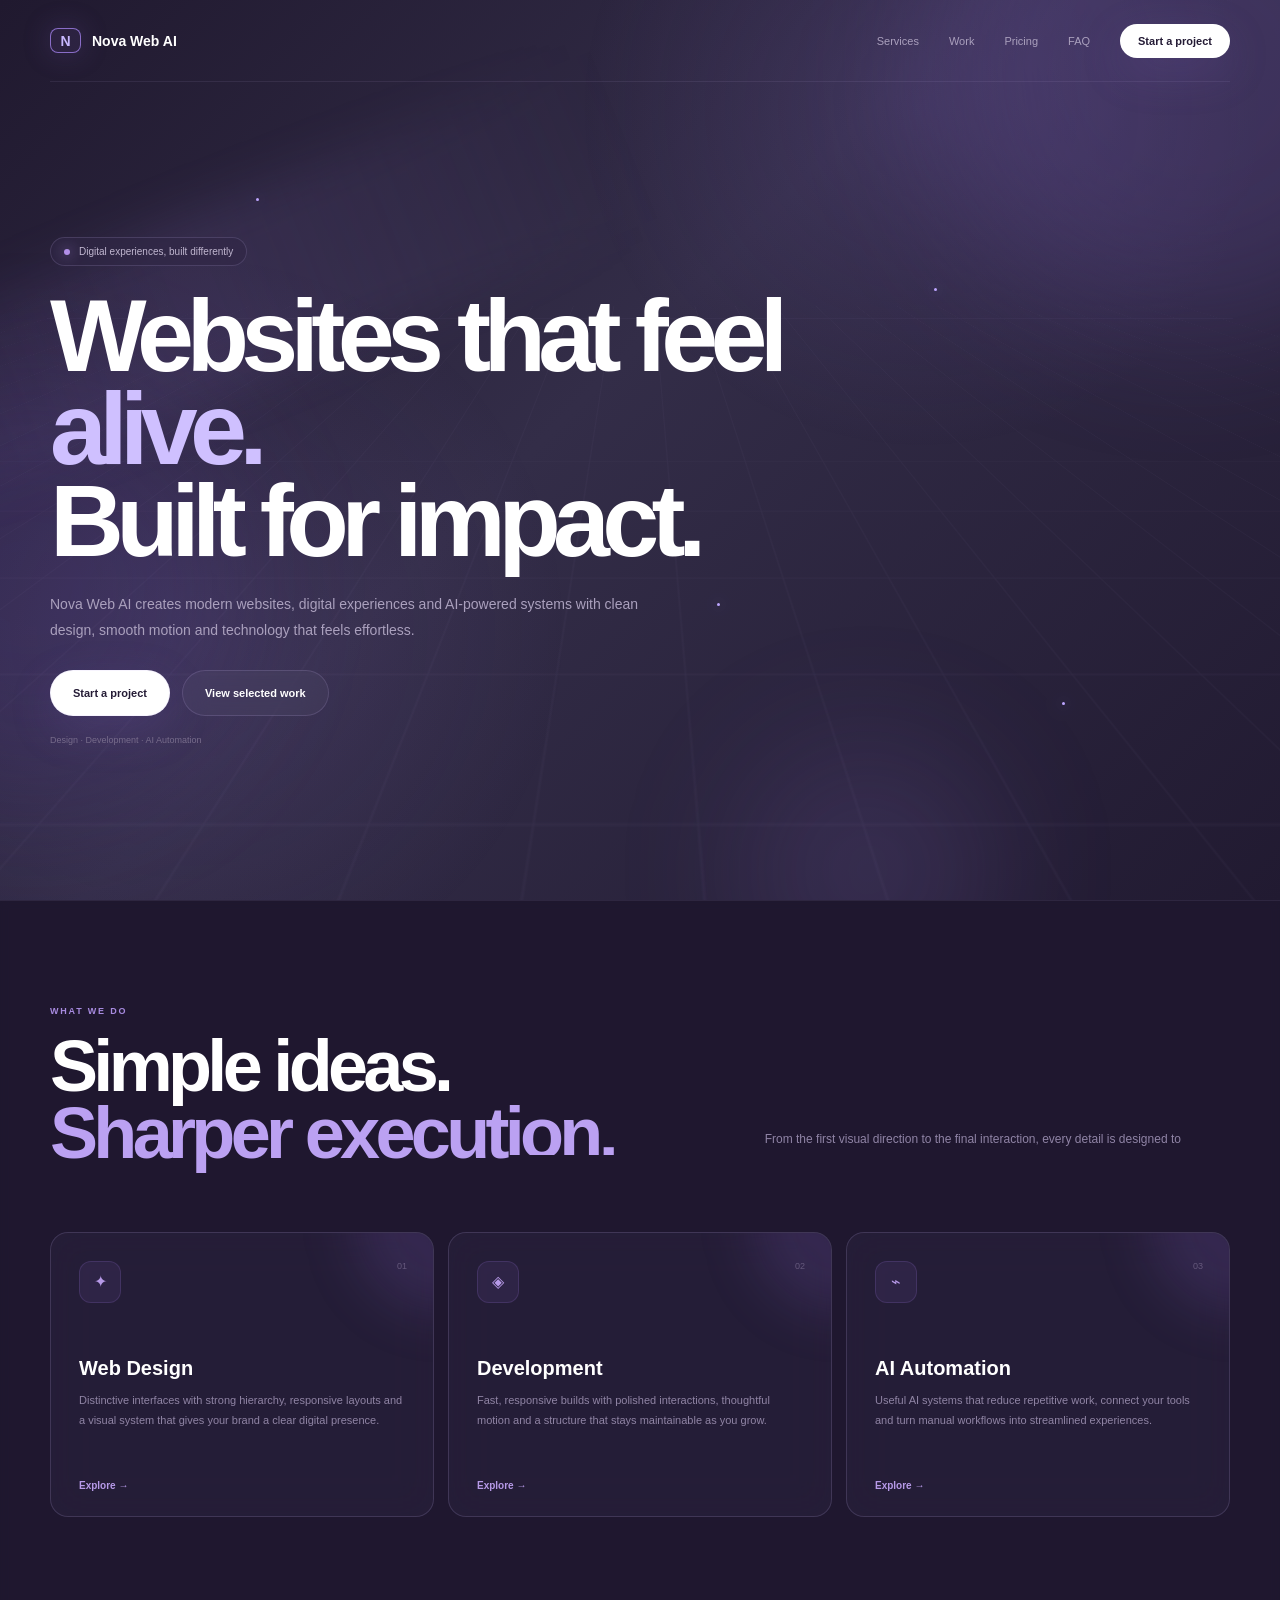
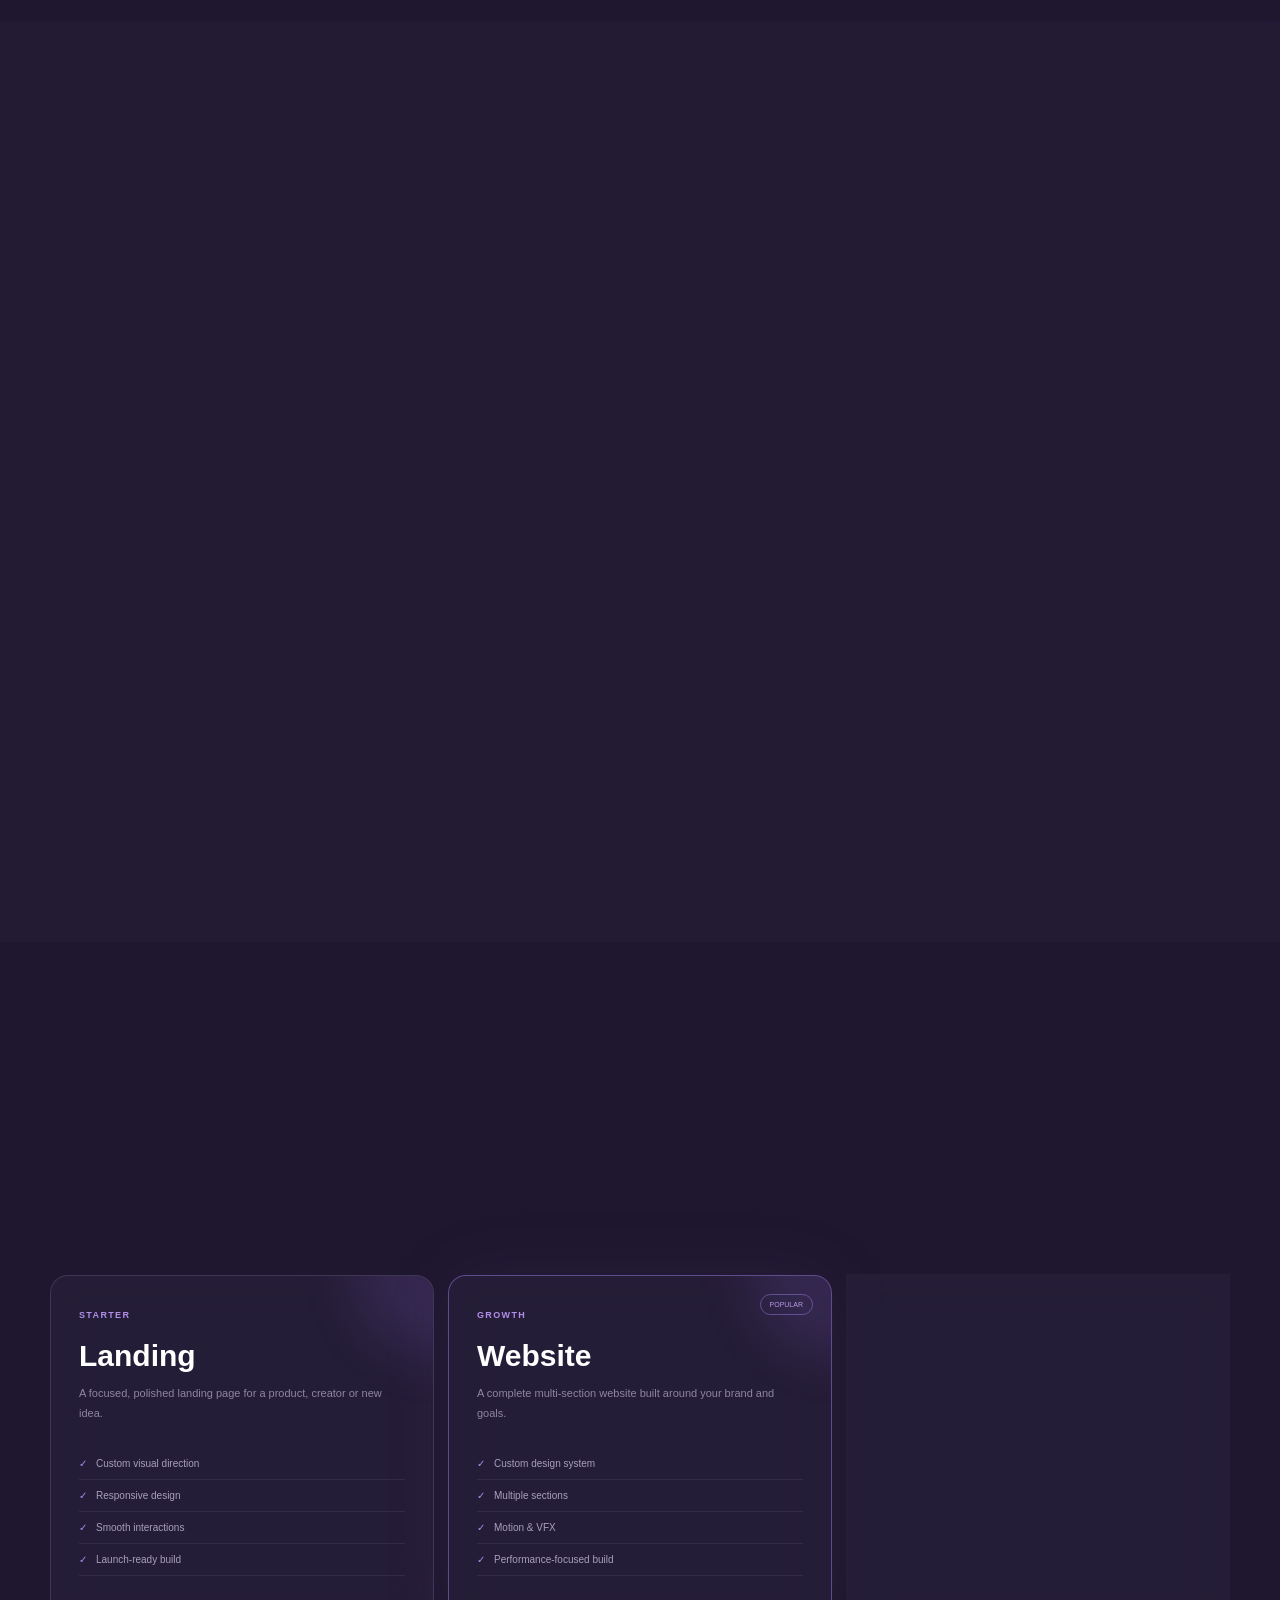
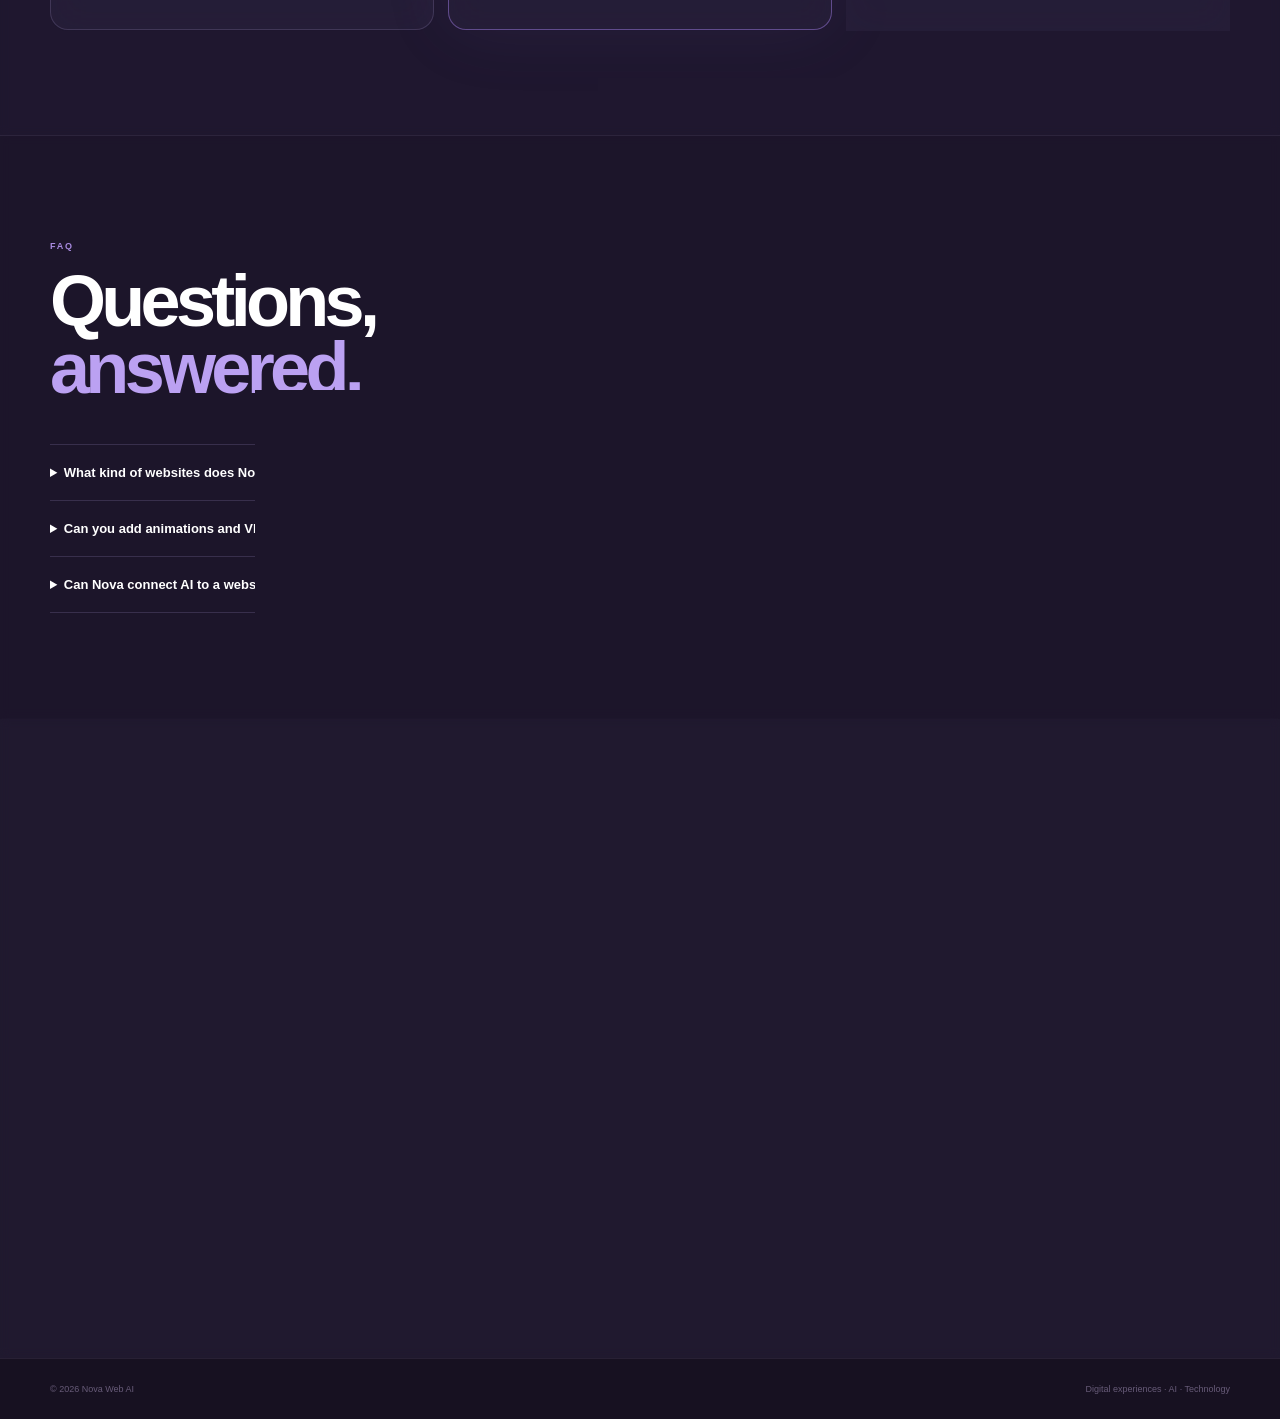
==== commit 5ff14c20: "Finalize Nova Web AI purple redesign" ====
--- a/index.html
+++ b/index.html
@@ -1 +1 @@
-<!doctype html><html lang="en"><head><meta charset="utf-8"><meta name="viewport" content="width=device-width,initial-scale=1"><meta name="theme-color" content="#241a38"><meta name="description" content="Nova Web AI — modern websites, digital experiences and AI automation."><title>Nova Web AI — Digital Experiences</title><link rel="preconnect" href="https://fonts.googleapis.com"><link rel="preconnect" href="https://fonts.gstatic.com" crossorigin><link href="https://fonts.googleapis.com/css2?family=Inter:wght@400;500;600;700;800&family=DM+Sans:wght@500;700&display=swap" rel="stylesheet"><style>:root{--bg:#20192f;--bg2:#302746;--purple:#7258ad;--purple2:#9b7be0;--white:#fff;--muted:#aaa0bd;--line:rgba(203,188,244,.16);--glass:rgba(43,35,62,.62);--max:1180px;--ease:cubic-bezier(.2,.8,.2,1)}*{box-sizing:border-box}html{scroll-behavior:smooth;background:var(--bg);color:var(--white)}body{margin:0;background:var(--bg);color:var(--white);font-family:Inter,Arial,sans-serif;overflow-x:hidden}a{color:inherit;text-decoration:none}button,input,textarea,select{font:inherit}.site{position:relative;min-height:100vh;background:linear-gradient(135deg,#20192f,#332d48 45%,#211a31);overflow:hidden}.vfx{position:fixed;inset:0;z-index:0;pointer-events:none;overflow:hidden;background:radial-gradient(circle at 72% 12%,rgba(114,88,173,.2),transparent 28%),radial-gradient(circle at 15% 70%,rgba(155,123,224,.11),transparent 30%)}.orb{position:absolute;border-radius:50%;filter:blur(70px);opacity:.65;will-change:transform}.o1{width:520px;height:520px;right:-170px;top:-190px;background:rgba(114,88,173,.38);animation:drift1 16s ease-in-out infinite alternate}.o2{width:420px;height:420px;left:-180px;top:42%;background:rgba(95,72,160,.3);animation:drift2 20s ease-in-out infinite alternate}.o3{width:260px;height:260px;right:22%;bottom:-100px;background:rgba(155,123,224,.22);animation:drift3 13s ease-in-out infinite alternate}.grid{position:absolute;inset:-30%;opacity:.055;background-image:linear-gradient(rgba(188,166,235,.55) 1px,transparent 1px),linear-gradient(90deg,rgba(188,166,235,.55) 1px,transparent 1px);background-size:75px 75px;transform:perspective(500px) rotateX(58deg) translateY(15%);animation:grid 26s linear infinite}.beam{position:absolute;width:900px;height:180px;left:-250px;top:24%;background:linear-gradient(90deg,transparent,rgba(139,114,196,.15),transparent);filter:blur(24px);transform:rotate(-22deg);animation:beam 15s ease-in-out infinite alternate}.particle{position:absolute;width:3px;height:3px;border-radius:50%;background:#bda6ff;box-shadow:0 0 18px rgba(189,166,255,.9);animation:particle 8s ease-in-out infinite}.p1{left:20%;top:22%}.p2{left:73%;top:32%;animation-delay:2s}.p3{left:56%;top:67%;animation-delay:4s}.p4{left:83%;top:78%;animation-delay:1s}@keyframes drift1{to{transform:translate(-90px,75px) scale(1.15)}}@keyframes drift2{to{transform:translate(100px,-55px) scale(1.12)}}@keyframes drift3{to{transform:translate(-65px,-80px) scale(1.2)}}@keyframes grid{to{background-position:75px 75px}}@keyframes beam{to{transform:rotate(-17deg) translate(360px,80px) scale(1.12)}}@keyframes particle{50%{transform:translate(30px,-40px) scale(1.8);opacity:.35}}.header,.hero,.section,.footer{position:relative;z-index:2}.header{width:min(calc(100% - 56px),var(--max));height:82px;margin:auto;display:flex;align-items:center;justify-content:space-between;border-bottom:1px solid rgba(203,188,244,.09)}.brand{display:flex;align-items:center;gap:11px;font-size:14px;font-weight:700}.mark{width:31px;height:25px;border:1px solid rgba(155,123,224,.85);border-radius:8px;display:grid;place-items:center;color:#c8b8ff;background:rgba(114,88,173,.13);box-shadow:0 0 28px rgba(114,88,173,.28);font-weight:800}.nav{display:flex;gap:30px;align-items:center;color:#aaa0bd;font-size:11px}.nav a{transition:.25s}.nav a:hover{color:#fff}.nav .cta{color:#241b35;background:#fff;padding:10px 18px;border-radius:22px;font-weight:700;box-shadow:0 10px 35px rgba(114,88,173,.2)}.hero{width:min(calc(100% - 56px),var(--max));min-height:calc(100vh - 82px);margin:auto;display:flex;align-items:center;padding:80px 0}.hero-copy{max-width:760px}.eyebrow{display:inline-flex;gap:9px;align-items:center;padding:8px 13px;border:1px solid var(--line);border-radius:30px;background:rgba(48,39,70,.55);backdrop-filter:blur(12px);font-size:10px;color:#c1b7d0;margin-bottom:24px}.dot{width:6px;height:6px;border-radius:50%;background:#b28fe8;box-shadow:0 0 14px #b28fe8}h1{font-size:clamp(58px,8vw,106px);line-height:.9;letter-spacing:-.075em;margin:0;font-weight:600}h1 em{font-family:'DM Sans',sans-serif;font-style:normal;font-weight:500;color:#cfc0ff}h1 strong{display:block;font-weight:800}.sub{max-width:610px;color:var(--muted);font-size:14px;line-height:1.85;margin:25px 0}.actions{display:flex;gap:12px;margin-top:26px}.btn{display:inline-flex;align-items:center;justify-content:center;min-height:46px;padding:0 22px;border-radius:25px;border:1px solid var(--line);font-size:11px;font-weight:700;transition:.3s var(--ease)}.btn:hover{transform:translateY(-3px)}.primary{background:#fff;color:#241b35;border-color:#fff;box-shadow:0 18px 50px rgba(114,88,173,.2)}.secondary{background:rgba(255,255,255,.035);backdrop-filter:blur(12px)}.secondary:hover{background:rgba(114,88,173,.13);border-color:rgba(155,123,224,.4)}.note{font-size:9px;color:#776c8b;margin-top:19px}.section{padding:105px 0;border-top:1px solid rgba(203,188,244,.09);background:rgba(31,24,47,.66);backdrop-filter:blur(5px)}.wrap{width:min(calc(100% - 56px),var(--max));margin:auto}.head{display:grid;grid-template-columns:1fr .7fr;gap:50px;align-items:end}.kicker{color:#a88be0;font-size:9px;font-weight:800;letter-spacing:.2em}.title{font-size:clamp(43px,6vw,72px);line-height:.93;letter-spacing:-.065em;margin:17px 0 0}.title span{color:#bba1f2}.intro{color:#9084a6;font-size:12px;line-height:1.8;max-width:430px;margin:0}.cards,.prices{display:grid;grid-template-columns:repeat(3,1fr);gap:14px;margin-top:48px}.card,.price{position:relative;padding:28px;border:1px solid var(--line);border-radius:18px;background:var(--glass);backdrop-filter:blur(18px);overflow:hidden;transition:.4s var(--ease)}.card{min-height:285px}.card:before,.price:before{content:"";position:absolute;width:180px;height:180px;right:-100px;top:-100px;border-radius:50%;background:rgba(114,88,173,.2);filter:blur(25px);transition:.5s}.card:hover{transform:translateY(-8px);border-color:rgba(155,123,224,.45);box-shadow:0 25px 70px rgba(20,10,40,.25)}.card:hover:before{transform:translate(-35px,35px) scale(1.2)}.icon{width:42px;height:42px;border-radius:12px;background:rgba(114,88,173,.13);border:1px solid rgba(155,123,224,.18);display:grid;place-items:center;color:#b79ae8;font-size:17px}.num{position:absolute;right:26px;top:28px;color:#665a7d;font-size:9px}.card h3{font-size:20px;margin:54px 0 10px}.card p{color:#9085a5;font-size:11px;line-height:1.8}.card a{position:absolute;bottom:25px;color:#b79ae8;font-size:10px;font-weight:700}.work{background:rgba(36,28,54,.78)}.work-wall{position:relative;height:500px;margin-top:32px;display:flex;align-items:center;justify-content:center;gap:22px;overflow:hidden}.work-wall:before{content:"";position:absolute;width:720px;height:250px;background:radial-gradient(ellipse,rgba(114,88,173,.22),transparent 68%);filter:blur(30px);animation:wall 10s ease-in-out infinite alternate}.work-card{position:relative;width:225px;height:315px;border:1px solid rgba(178,151,229,.22);border-radius:17px;overflow:hidden;background:linear-gradient(145deg,#302946,#20192f);box-shadow:0 30px 70px rgba(0,0,0,.25);transition:.5s var(--ease)}.work-card:nth-child(1){transform:rotate(-8deg) translateY(18px)}.work-card:nth-child(2){transform:rotate(-2deg) translateY(-20px)}.work-card:nth-child(3){transform:rotate(4deg) translateY(-24px)}.work-card:nth-child(4){transform:rotate(8deg) translateY(14px)}.work-card:hover{transform:rotate(0) translateY(-25px) scale(1.05);z-index:4;border-color:rgba(174,144,236,.65)}.visual{position:absolute;inset:0}.visual.a{background:radial-gradient(circle at 70% 20%,rgba(155,123,224,.5),transparent 22%),linear-gradient(145deg,#302946,#4d3d72 55%,#20192f)}.visual.b{background:radial-gradient(circle at 25% 35%,rgba(114,88,173,.55),transparent 20%),linear-gradient(145deg,#251e36,#584584 65%,#20192f)}.visual.c{background:radial-gradient(circle at 60% 70%,rgba(139,114,196,.4),transparent 25%),linear-gradient(145deg,#20192f,#3f3360 55%,#20192f)}.visual.d{background:radial-gradient(circle at 45% 25%,rgba(114,88,173,.55),transparent 22%),linear-gradient(145deg,#2b2340,#20192f)}.visual:after{content:"";position:absolute;inset:0;background:linear-gradient(transparent 35%,rgba(15,10,25,.92))}.label{position:absolute;z-index:2;left:17px;bottom:17px;font-size:9px;color:#fff}.label span{display:block;color:#bda3ef;font-size:8px;letter-spacing:.12em}.label b{display:block;font-size:14px;margin-top:5px}@keyframes wall{to{transform:translateX(100px) scale(1.12)}}.price{min-height:350px}.price:hover{transform:translateY(-6px);border-color:rgba(155,123,224,.4)}.price.featured{border-color:rgba(155,123,224,.5);box-shadow:0 0 70px rgba(114,88,173,.1)}.tag{position:absolute;right:18px;top:18px;padding:6px 9px;border-radius:20px;border:1px solid rgba(155,123,224,.5);color:#b79ae8;font-size:7px}.price small{color:#b28fe8;font-size:9px;font-weight:800;letter-spacing:.15em}.price h3{font-size:30px;margin:17px 0 8px}.price p{color:#8f84a4;font-size:11px;line-height:1.7}.price ul{list-style:none;padding:0;margin:25px 0}.price li{padding:10px 0;border-bottom:1px solid rgba(203,188,244,.09);font-size:10px;color:#aaa0bd}.price li:before{content:'✓';color:#ad91e8;margin-right:9px}.faq{background:rgba(28,21,42,.8)}.faq-list{margin-top:42px;border-top:1px solid var(--line)}details{border-bottom:1px solid var(--line);padding:20px 0}summary{cursor:pointer;list-style:none;font-size:13px;font-weight:600}summary::-webkit-details-marker{display:none}.answer{max-width:700px;color:#9085a5;font-size:11px;line-height:1.8;padding-top:13px}.contact{background:linear-gradient(135deg,rgba(35,27,53,.88),rgba(65,49,91,.9))}.contact-grid{display:grid;grid-template-columns:.9fr 1fr;gap:75px}.contact h2{font-size:clamp(45px,6vw,76px);line-height:.9;letter-spacing:-.065em;margin:17px 0}.contact p{max-width:420px;color:#978baa;font-size:12px;line-height:1.8}.form{display:grid;gap:12px}.form label{font-size:9px;color:#9c90af}.form input,.form textarea,.form select{width:100%;margin-top:6px;padding:13px 14px;border:1px solid var(--line);border-radius:10px;background:rgba(18,12,29,.35);color:#fff;outline:none;font-size:11px}.form input:focus,.form textarea:focus,.form select:focus{border-color:rgba(155,123,224,.6);box-shadow:0 0 0 3px rgba(114,88,173,.09)}.form textarea{min-height:125px;resize:vertical}.form option{background:#241d34}.form .btn{width:100%;cursor:pointer}.status{font-size:9px;color:#766b89}footer{position:relative;z-index:2;padding:25px 0;border-top:1px solid rgba(203,188,244,.09);background:#171121;color:#675b78;font-size:9px}.footer{width:min(calc(100% - 56px),var(--max));margin:auto;display:flex;justify-content:space-between;align-items:center}@media(max-width:850px){.header,.hero,.wrap,.footer{width:min(calc(100% - 34px),var(--max))}.nav{display:none}.hero{min-height:calc(100vh - 82px);padding:65px 0}.head,.contact-grid{grid-template-columns:1fr;gap:30px}.cards,.prices{grid-template-columns:1fr}.work-wall{height:450px;gap:7px}.work-card{width:24vw;height:290px}}@media(max-width:560px){h1{font-size:53px}.actions{flex-direction:column;align-items:flex-start}.section{padding:80px 0}.work-wall{height:365px}.work-card{height:245px;width:23vw;border-radius:11px}.label{left:10px;bottom:10px}.label b{font-size:10px}.label span{font-size:6px}.footer{flex-direction:column;gap:12px;text-align:center}}</style></head><body><div class="site"><div class="vfx"><div class="orb o1"></div><div class="orb o2"></div><div class="orb o3"></div><div class="grid"></div><div class="beam"></div><i class="particle p1"></i><i class="particle p2"></i><i class="particle p3"></i><i class="particle p4"></i></div><header class="header"><a class="brand" href="#top"><span class="mark">N</span><span>Nova Web AI</span></a><nav class="nav"><a href="#services">Services</a><a href="#work">Work</a><a href="#pricing">Pricing</a><a href="#faq">FAQ</a><a class="cta" href="#contact">Start a project</a></nav></header><main id="top"><section class="hero"><div class="hero-copy"><div class="eyebrow"><span class="dot"></span>Digital experiences, built differently</div><h1>Websites that feel <em>alive.</em><strong>Built for impact.</strong></h1><p class="sub">Nova Web AI creates modern websites, digital experiences and AI-powered systems with clean design, smooth motion and technology that feels effortless.</p><div class="actions"><a class="btn primary" href="#contact">Start a project</a><a class="btn secondary" href="#work">View selected work</a></div><div class="note">Design · Development · AI Automation</div></div></section><section class="section" id="services"><div class="wrap"><div class="head"><div><div class="kicker">WHAT WE DO</div><h2 class="title">Simple ideas.<br><span>Sharper execution.</span></h2></div><p class="intro">From the first visual direction to the final interaction, every detail is designed to make the experience clearer, faster and more memorable.</p></div><div class="cards"><article class="card"><div class="icon">✦</div><span class="num">01</span><h3>Web Design</h3><p>Distinctive interfaces with strong hierarchy, responsive layouts and a visual system that gives your brand a clear digital presence.</p><a href="#contact">Explore →</a></article><article class="card"><div class="icon">◈</div><span class="num">02</span><h3>Development</h3><p>Fast, responsive builds with polished interactions, thoughtful motion and a structure that stays maintainable as you grow.</p><a href="#contact">Explore →</a></article><article class="card"><div class="icon">⌁</div><span class="num">03</span><h3>AI Automation</h3><p>Useful AI systems that reduce repetitive work, connect your tools and turn manual workflows into streamlined experiences.</p><a href="#contact">Explore →</a></article></div></div></section><section class="section work" id="work"><div class="wrap"><div class="head"><div><div class="kicker">SELECTED WORK</div><h2 class="title">Built to be<br><span>remembered.</span></h2></div><p class="intro">A visual collection of concepts and digital experiences — focused on atmosphere, clarity and interaction.</p></div><div class="work-wall"><div class="work-card"><div class="visual a"></div><div class="label"><span>01 / EXPERIENCE</span><b>Digital Identity</b></div></div><div class="work-card"><div class="visual b"></div><div class="label"><span>02 / PRODUCT</span><b>Future Interface</b></div></div><div class="work-card"><div class="visual c"></div><div class="label"><span>03 / SYSTEM</span><b>AI Platform</b></div></div><div class="work-card"><div class="visual d"></div><div class="label"><span>04 / WEB</span><b>Nova Studio</b></div></div></div></div></section><section class="section" id="pricing"><div class="wrap"><div class="head"><div><div class="kicker">PRICING</div><h2 class="title">Pick the right<br><span>starting point.</span></h2></div><p class="intro">Flexible packages for launches, redesigns and digital systems. Every project can be shaped around your actual goals.</p></div><div class="prices"><article class="price"><small>STARTER</small><h3>Landing</h3><p>A focused, polished landing page for a product, creator or new idea.</p><ul><li>Custom visual direction</li><li>Responsive design</li><li>Smooth interactions</li><li>Launch-ready build</li></ul></article><article class="price featured"><span class="tag">POPULAR</span><small>GROWTH</small><h3>Website</h3><p>A complete multi-section website built around your brand and conversion goals.</p><ul><li>Custom design system</li><li>Multiple sections</li><li>Motion &amp; VFX</li><li>Performance-focused build</li></ul></article><article class="price"><small>SYSTEM</small><h3>AI + Web</h3><p>A custom digital experience combining a website with useful AI-powered workflows.</p><ul><li>Advanced website</li><li>AI automation</li><li>Custom integrations</li><li>Ongoing expansion</li></ul></article></div></div></section><section class="section faq" id="faq"><div class="wrap"><div class="kicker">FAQ</div><h2 class="title">Questions,<br><span>answered.</span></h2><div class="faq-list"><details><summary>What kind of websites does Nova build?</summary><div class="answer">Landing pages, portfolios, business websites, product experiences and custom digital interfaces.</div></details><details><summary>Can you add animations and VFX?</summary><div class="answer">Yes. Motion is used to add atmosphere and guide attention without making the interface feel heavy.</div></details><details><summary>Can Nova connect AI to a website?</summary><div class="answer">Yes. AI automation can be integrated into a website when it solves a real workflow or user need.</div></details><details><summary>How does a project start?</summary><div class="answer">Send the project details through the contact form and the scope can be shaped around your goals.</div></details></div></div></section><section class="section contact" id="contact"><div class="wrap contact-grid"><div><div class="kicker">LET'S BUILD</div><h2>Have an idea?<br>Make it <em>real.</em></h2><p>Tell Nova what you're building, what you need and where you want to take it. We'll turn the direction into a clear digital experience.</p></div><form class="form"><label>Name<input required placeholder="Your name"></label><label>Email<input required type="email" placeholder="you@example.com"></label><label>Project type<select><option>Website</option><option>Web Design</option><option>AI Automation</option><option>Other</option></select></label><label>Message<textarea required placeholder="Tell us about the project..."></textarea></label><button class="btn primary" type="submit">Send project brief</button><div class="status">Usually best to include your goal, timeline and what you want the site to achieve.</div></form></div></section></main><footer><div class="footer"><span>© 2026 Nova Web AI</span><span>Digital experiences · AI · Technology</span></div></footer></div></body></html>+<!doctype html><html lang="en"><head><meta charset="utf-8"><meta name="viewport" content="width=device-width,initial-scale=1"><meta name="theme-color" content="#241a38"><title>Nova Web AI — Digital Experiences</title><style>:root{--bg:#20192f;--bg2:#302746;--p:#7258ad;--p2:#9b7be0;--w:#fff;--m:#aaa0bd;--line:rgba(203,188,244,.16);--glass:rgba(43,35,62,.62);--max:1180px}*{box-sizing:border-box}html{scroll-behavior:smooth}body{margin:0;background:var(--bg);color:var(--w);font-family:Inter,Arial,sans-serif;overflow-x:hidden}a{color:inherit;text-decoration:none}.site{min-height:100vh;background:linear-gradient(135deg,#20192f,#332d48 45%,#211a31);position:relative;overflow:hidden}.vfx{position:fixed;inset:0;pointer-events:none;overflow:hidden;background:radial-gradient(circle at 72% 12%,rgba(114,88,173,.2),transparent 28%),radial-gradient(circle at 15% 70%,rgba(155,123,224,.11),transparent 30%)}.orb{position:absolute;border-radius:50%;filter:blur(70px);opacity:.65}.o1{width:520px;height:520px;right:-170px;top:-190px;background:rgba(114,88,173,.38);animation:d1 16s ease-in-out infinite alternate}.o2{width:420px;height:420px;left:-180px;top:42%;background:rgba(95,72,160,.3);animation:d2 20s ease-in-out infinite alternate}.o3{width:260px;height:260px;right:22%;bottom:-100px;background:rgba(155,123,224,.22);animation:d3 13s ease-in-out infinite alternate}.grid{position:absolute;inset:-30%;opacity:.055;background-image:linear-gradient(rgba(188,166,235,.55) 1px,transparent 1px),linear-gradient(90deg,rgba(188,166,235,.55) 1px,transparent 1px);background-size:75px 75px;transform:perspective(500px) rotateX(58deg) translateY(15%);animation:g 26s linear infinite}.beam{position:absolute;width:900px;height:180px;left:-250px;top:24%;background:linear-gradient(90deg,transparent,rgba(139,114,196,.15),transparent);filter:blur(24px);transform:rotate(-22deg);animation:b 15s ease-in-out infinite alternate}.particle{position:absolute;width:3px;height:3px;border-radius:50%;background:#bda6ff;box-shadow:0 0 18px rgba(189,166,255,.9);animation:p 8s ease-in-out infinite}.p1{left:20%;top:22%}.p2{left:73%;top:32%;animation-delay:2s}.p3{left:56%;top:67%;animation-delay:4s}.p4{left:83%;top:78%;animation-delay:1s}@keyframes d1{to{transform:translate(-90px,75px) scale(1.15)}}@keyframes d2{to{transform:translate(100px,-55px) scale(1.12)}}@keyframes d3{to{transform:translate(-65px,-80px) scale(1.2)}}@keyframes g{to{background-position:75px 75px}}@keyframes b{to{transform:rotate(-17deg) translate(360px,80px) scale(1.12)}}@keyframes p{50%{transform:translate(30px,-40px) scale(1.8);opacity:.35}}.header,.hero,.section,footer{position:relative;z-index:2}.header{width:min(calc(100% - 56px),var(--max));height:82px;margin:auto;display:flex;align-items:center;justify-content:space-between;border-bottom:1px solid rgba(203,188,244,.09)}.brand{display:flex;align-items:center;gap:11px;font-size:14px;font-weight:700}.mark{width:31px;height:25px;border:1px solid rgba(155,123,224,.85);border-radius:8px;display:grid;place-items:center;color:#c8b8ff;background:rgba(114,88,173,.13);box-shadow:0 0 28px rgba(114,88,173,.28);font-weight:800}.nav{display:flex;gap:30px;align-items:center;color:#aaa0bd;font-size:11px}.nav a:hover{color:#fff}.cta,.primary{background:#fff;color:#241b35;padding:11px 18px;border-radius:24px;font-weight:700;box-shadow:0 14px 45px rgba(114,88,173,.2)}.hero{width:min(calc(100% - 56px),var(--max));min-height:calc(100vh - 82px);margin:auto;display:flex;align-items:center;padding:80px 0}.hero-copy{max-width:800px}.eyebrow{display:inline-flex;gap:9px;align-items:center;padding:8px 13px;border:1px solid var(--line);border-radius:30px;background:rgba(48,39,70,.55);backdrop-filter:blur(12px);font-size:10px;color:#c1b7d0;margin-bottom:24px}.dot{width:6px;height:6px;border-radius:50%;background:#b28fe8;box-shadow:0 0 14px #b28fe8}h1{font-size:clamp(58px,8vw,106px);line-height:.9;letter-spacing:-.075em;margin:0;font-weight:600}h1 em{font-family:'DM Sans',sans-serif;font-style:normal;color:#cfc0ff}h1 strong{display:block;font-weight:800}.sub{max-width:610px;color:var(--m);font-size:14px;line-height:1.85;margin:25px 0}.actions{display:flex;gap:12px;margin-top:26px}.btn{display:inline-flex;align-items:center;justify-content:center;min-height:46px;padding:0 22px;border-radius:25px;border:1px solid var(--line);font-size:11px;font-weight:700;transition:.3s}.btn:hover{transform:translateY(-3px)}.secondary{background:rgba(255,255,255,.035);backdrop-filter:blur(12px)}.secondary:hover{background:rgba(114,88,173,.13);border-color:rgba(155,123,224,.4)}.note{font-size:9px;color:#776c8b;margin-top:19px}.section{padding:105px 0;border-top:1px solid rgba(203,188,244,.09);background:rgba(31,24,47,.66);backdrop-filter:blur(5px)}.wrap{width:min(calc(100% - 56px),var(--max));margin:auto}.head{display:grid;grid-template-columns:1fr .7fr;gap:50px;align-items:end}.kicker{color:#a88be0;font-size:9px;font-weight:800;letter-spacing:.2em}.title{font-size:clamp(43px,6vw,72px);line-height:.93;letter-spacing:-.065em;margin:17px 0}.title span{color:#bba1f2}.intro{color:#9084a6;font-size:12px;line-height:1.8;max-width:430px}.cards,.prices{display:grid;grid-template-columns:repeat(3,1fr);gap:14px;margin-top:48px}.card,.price{position:relative;padding:28px;border:1px solid var(--line);border-radius:18px;background:var(--glass);backdrop-filter:blur(18px);overflow:hidden;transition:.4s}.card{min-height:285px}.card:before,.price:before{content:"";position:absolute;width:180px;height:180px;right:-100px;top:-100px;border-radius:50%;background:rgba(114,88,173,.2);filter:blur(25px)}.card:hover,.price:hover{transform:translateY(-7px);border-color:rgba(155,123,224,.45)}.icon{width:42px;height:42px;border-radius:12px;background:rgba(114,88,173,.13);border:1px solid rgba(155,123,224,.18);display:grid;place-items:center;color:#b79ae8}.num{position:absolute;right:26px;top:28px;color:#665a7d;font-size:9px}.card h3{font-size:20px;margin:54px 0 10px}.card p,.price p{color:#9085a5;font-size:11px;line-height:1.8}.card a{position:absolute;bottom:25px;color:#b79ae8;font-size:10px;font-weight:700}.work{background:rgba(36,28,54,.78)}.work-wall{position:relative;height:500px;margin-top:32px;display:flex;align-items:center;justify-content:center;gap:22px;overflow:hidden}.work-wall:before{content:"";position:absolute;width:720px;height:250px;background:radial-gradient(ellipse,rgba(114,88,173,.22),transparent 68%);filter:blur(30px);animation:wall 10s ease-in-out infinite alternate}@keyframes wall{to{transform:translateX(100px) scale(1.12)}}.work-card{position:relative;width:225px;height:315px;border:1px solid rgba(178,151,229,.22);border-radius:17px;overflow:hidden;background:linear-gradient(145deg,#302946,#20192f);box-shadow:0 30px 70px rgba(0,0,0,.25);transition:.5s}.work-card:nth-child(1){transform:rotate(-8deg) translateY(18px)}.work-card:nth-child(2){transform:rotate(-2deg) translateY(-20px)}.work-card:nth-child(3){transform:rotate(4deg) translateY(-24px)}.work-card:nth-child(4){transform:rotate(8deg) translateY(14px)}.work-card:hover{transform:rotate(0) translateY(-25px) scale(1.05);z-index:4;border-color:rgba(174,144,236,.65)}.visual{position:absolute;inset:0}.visual.a{background:radial-gradient(circle at 70% 20%,rgba(155,123,224,.5),transparent 22%),linear-gradient(145deg,#302946,#4d3d72 55%,#20192f)}.visual.b{background:radial-gradient(circle at 25% 35%,rgba(114,88,173,.55),transparent 20%),linear-gradient(145deg,#251e36,#584584 65%,#20192f)}.visual.c{background:radial-gradient(circle at 60% 70%,rgba(139,114,196,.4),transparent 25%),linear-gradient(145deg,#20192f,#3f3360 55%,#20192f)}.visual.d{background:radial-gradient(circle at 45% 25%,rgba(114,88,173,.55),transparent 22%),linear-gradient(145deg,#2b2340,#20192f)}.visual:after{content:"";position:absolute;inset:0;background:linear-gradient(transparent 35%,rgba(15,10,25,.92))}.label{position:absolute;z-index:2;left:17px;bottom:17px;font-size:9px}.label span{display:block;color:#bda3ef;font-size:8px;letter-spacing:.12em}.label b{display:block;font-size:14px;margin-top:5px}.price{min-height:350px}.price.featured{border-color:rgba(155,123,224,.5);box-shadow:0 0 70px rgba(114,88,173,.1)}.tag{position:absolute;right:18px;top:18px;padding:6px 9px;border-radius:20px;border:1px solid rgba(155,123,224,.5);color:#b79ae8;font-size:7px}.price small{color:#b28fe8;font-size:9px;font-weight:800;letter-spacing:.15em}.price h3{font-size:30px;margin:17px 0 8px}.price ul{list-style:none;padding:0;margin:25px 0}.price li{padding:10px 0;border-bottom:1px solid rgba(203,188,244,.09);font-size:10px;color:#aaa0bd}.price li:before{content:'✓';color:#ad91e8;margin-right:9px}.faq{background:rgba(28,21,42,.8)}.faq-list{margin-top:42px;border-top:1px solid var(--line)}details{border-bottom:1px solid var(--line);padding:20px 0}summary{cursor:pointer;font-size:13px;font-weight:600}.answer{max-width:700px;color:#9085a5;font-size:11px;line-height:1.8;padding-top:13px}.contact{background:linear-gradient(135deg,rgba(35,27,53,.88),rgba(65,49,91,.9))}.contact-grid{display:grid;grid-template-columns:.9fr 1fr;gap:75px}.contact h2{font-size:clamp(45px,6vw,76px);line-height:.9;letter-spacing:-.065em;margin:17px 0}.contact p{max-width:420px;color:#978baa;font-size:12px;line-height:1.8}.form{display:grid;gap:12px}.form label{font-size:9px;color:#9c90af}.form input,.form textarea,.form select{width:100%;margin-top:6px;padding:13px 14px;border:1px solid var(--line);border-radius:10px;background:rgba(18,12,29,.35);color:#fff;outline:none;font-size:11px}.form input:focus,.form textarea:focus,.form select:focus{border-color:rgba(155,123,224,.6);box-shadow:0 0 0 3px rgba(114,88,173,.09)}.form textarea{min-height:125px;resize:vertical}.form .btn{width:100%;cursor:pointer}.status{font-size:9px;color:#766b89}footer{padding:25px 0;border-top:1px solid rgba(203,188,244,.09);background:#171121;color:#675b78;font-size:9px}.footer{width:min(calc(100% - 56px),var(--max));margin:auto;display:flex;justify-content:space-between}@media(max-width:850px){.header,.hero,.wrap,.footer{width:min(calc(100% - 34px),var(--max))}.nav{display:none}.hero{padding:65px 0}.head,.contact-grid{grid-template-columns:1fr;gap:30px}.cards,.prices{grid-template-columns:1fr}.work-wall{height:450px;gap:7px}.work-card{width:24vw;height:290px}}@media(max-width:560px){h1{font-size:53px}.actions{flex-direction:column;align-items:flex-start}.section{padding:80px 0}.work-wall{height:365px}.work-card{height:245px;width:23vw}.footer{flex-direction:column;gap:12px;text-align:center}}</style></head><body><div class="site" id="top"><div class="vfx"><div class="orb o1"></div><div class="orb o2"></div><div class="orb o3"></div><div class="grid"></div><div class="beam"></div><i class="particle p1"></i><i class="particle p2"></i><i class="particle p3"></i><i class="particle p4"></i></div><header class="header"><a class="brand" href="#top"><span class="mark">N</span><span>Nova Web AI</span></a><nav class="nav"><a href="#services">Services</a><a href="#work">Work</a><a href="#pricing">Pricing</a><a href="#faq">FAQ</a><a class="cta" href="#contact">Start a project</a></nav></header><section class="hero"><div class="hero-copy"><div class="eyebrow"><span class="dot"></span>Digital experiences, built differently</div><h1>Websites that feel <em>alive.</em><strong>Built for impact.</strong></h1><p class="sub">Nova Web AI creates modern websites, digital experiences and AI-powered systems with clean design, smooth motion and technology that feels effortless.</p><div class="actions"><a class="btn primary" href="#contact">Start a project</a><a class="btn secondary" href="#work">View selected work</a></div><div class="note">Design · Development · AI Automation</div></div></section></div><section class="section" id="services"><div class="wrap"><div class="head"><div><div class="kicker">WHAT WE DO</div><h2 class="title">Simple ideas.<br><span>Sharper execution.</span></h2></div><p class="intro">From the first visual direction to the final interaction, every detail is designed to make the experience clearer, faster and more memorable.</p></div><div class="cards"><article class="card"><div class="icon">✦</div><span class="num">01</span><h3>Web Design</h3><p>Distinctive interfaces with strong hierarchy, responsive layouts and a visual system that gives your brand a clear digital presence.</p><a href="#contact">Explore →</a></article><article class="card"><div class="icon">◈</div><span class="num">02</span><h3>Development</h3><p>Fast, responsive builds with polished interactions, thoughtful motion and a structure that stays maintainable as you grow.</p><a href="#contact">Explore →</a></article><article class="card"><div class="icon">⌁</div><span class="num">03</span><h3>AI Automation</h3><p>Useful AI systems that reduce repetitive work, connect your tools and turn manual workflows into streamlined experiences.</p><a href="#contact">Explore →</a></article></div></div></section><section class="section work" id="work"><div class="wrap"><div class="head"><div><div class="kicker">SELECTED WORK</div><h2 class="title">Built to be<br><span>remembered.</span></h2></div><p class="intro">A visual collection of concepts and digital experiences — focused on atmosphere, clarity and interaction.</p></div><div class="work-wall"><div class="work-card"><div class="visual a"></div><div class="label"><span>01 / EXPERIENCE</span><b>Digital Identity</b></div></div><div class="work-card"><div class="visual b"></div><div class="label"><span>02 / PRODUCT</span><b>Future Interface</b></div></div><div class="work-card"><div class="visual c"></div><div class="label"><span>03 / SYSTEM</span><b>AI Platform</b></div></div><div class="work-card"><div class="visual d"></div><div class="label"><span>04 / WEB</span><b>Nova Studio</b></div></div></div></div></section><section class="section" id="pricing"><div class="wrap"><div class="head"><div><div class="kicker">PRICING</div><h2 class="title">Pick the right<br><span>starting point.</span></h2></div><p class="intro">Flexible packages for launches, redesigns and digital systems.</p></div><div class="prices"><article class="price"><small>STARTER</small><h3>Landing</h3><p>A focused, polished landing page for a product, creator or new idea.</p><ul><li>Custom visual direction</li><li>Responsive design</li><li>Smooth interactions</li><li>Launch-ready build</li></ul></article><article class="price featured"><span class="tag">POPULAR</span><small>GROWTH</small><h3>Website</h3><p>A complete multi-section website built around your brand and goals.</p><ul><li>Custom design system</li><li>Multiple sections</li><li>Motion &amp; VFX</li><li>Performance-focused build</li></ul></article><article class="price"><small>SYSTEM</small><h3>AI + Web</h3><p>A custom digital experience combining a website with useful AI workflows.</p><ul><li>Advanced website</li><li>AI automation</li><li>Custom integrations</li><li>Ongoing expansion</li></ul></article></div></div></section><section class="section faq" id="faq"><div class="wrap"><div class="kicker">FAQ</div><h2 class="title">Questions,<br><span>answered.</span></h2><div class="faq-list"><details><summary>What kind of websites does Nova build?</summary><div class="answer">Landing pages, portfolios, business websites, product experiences and custom digital interfaces.</div></details><details><summary>Can you add animations and VFX?</summary><div class="answer">Yes. Motion is used to add atmosphere and guide attention without making the interface feel heavy.</div></details><details><summary>Can Nova connect AI to a website?</summary><div class="answer">Yes. AI automation can be integrated when it solves a real workflow or user need.</div></details></div></div></section><section class="section contact" id="contact"><div class="wrap contact-grid"><div><div class="kicker">LET'S BUILD</div><h2>Have an idea?<br>Make it <em>real.</em></h2><p>Tell Nova what you're building, what you need and where you want to take it.</p></div><form class="form"><label>Name<input required placeholder="Your name"></label><label>Email<input required type="email" placeholder="you@example.com"></label><label>Project type<select><option>Website</option><option>Web Design</option><option>AI Automation</option></select></label><label>Message<textarea required placeholder="Tell us about the project..."></textarea></label><button class="btn primary" type="submit">Send project brief</button><div class="status">We will reply with the next steps.</div></form></div></section><footer><div class="footer"><span>© 2026 Nova Web AI</span><span>Digital experiences · AI · Technology</span></div></footer></body></html>
